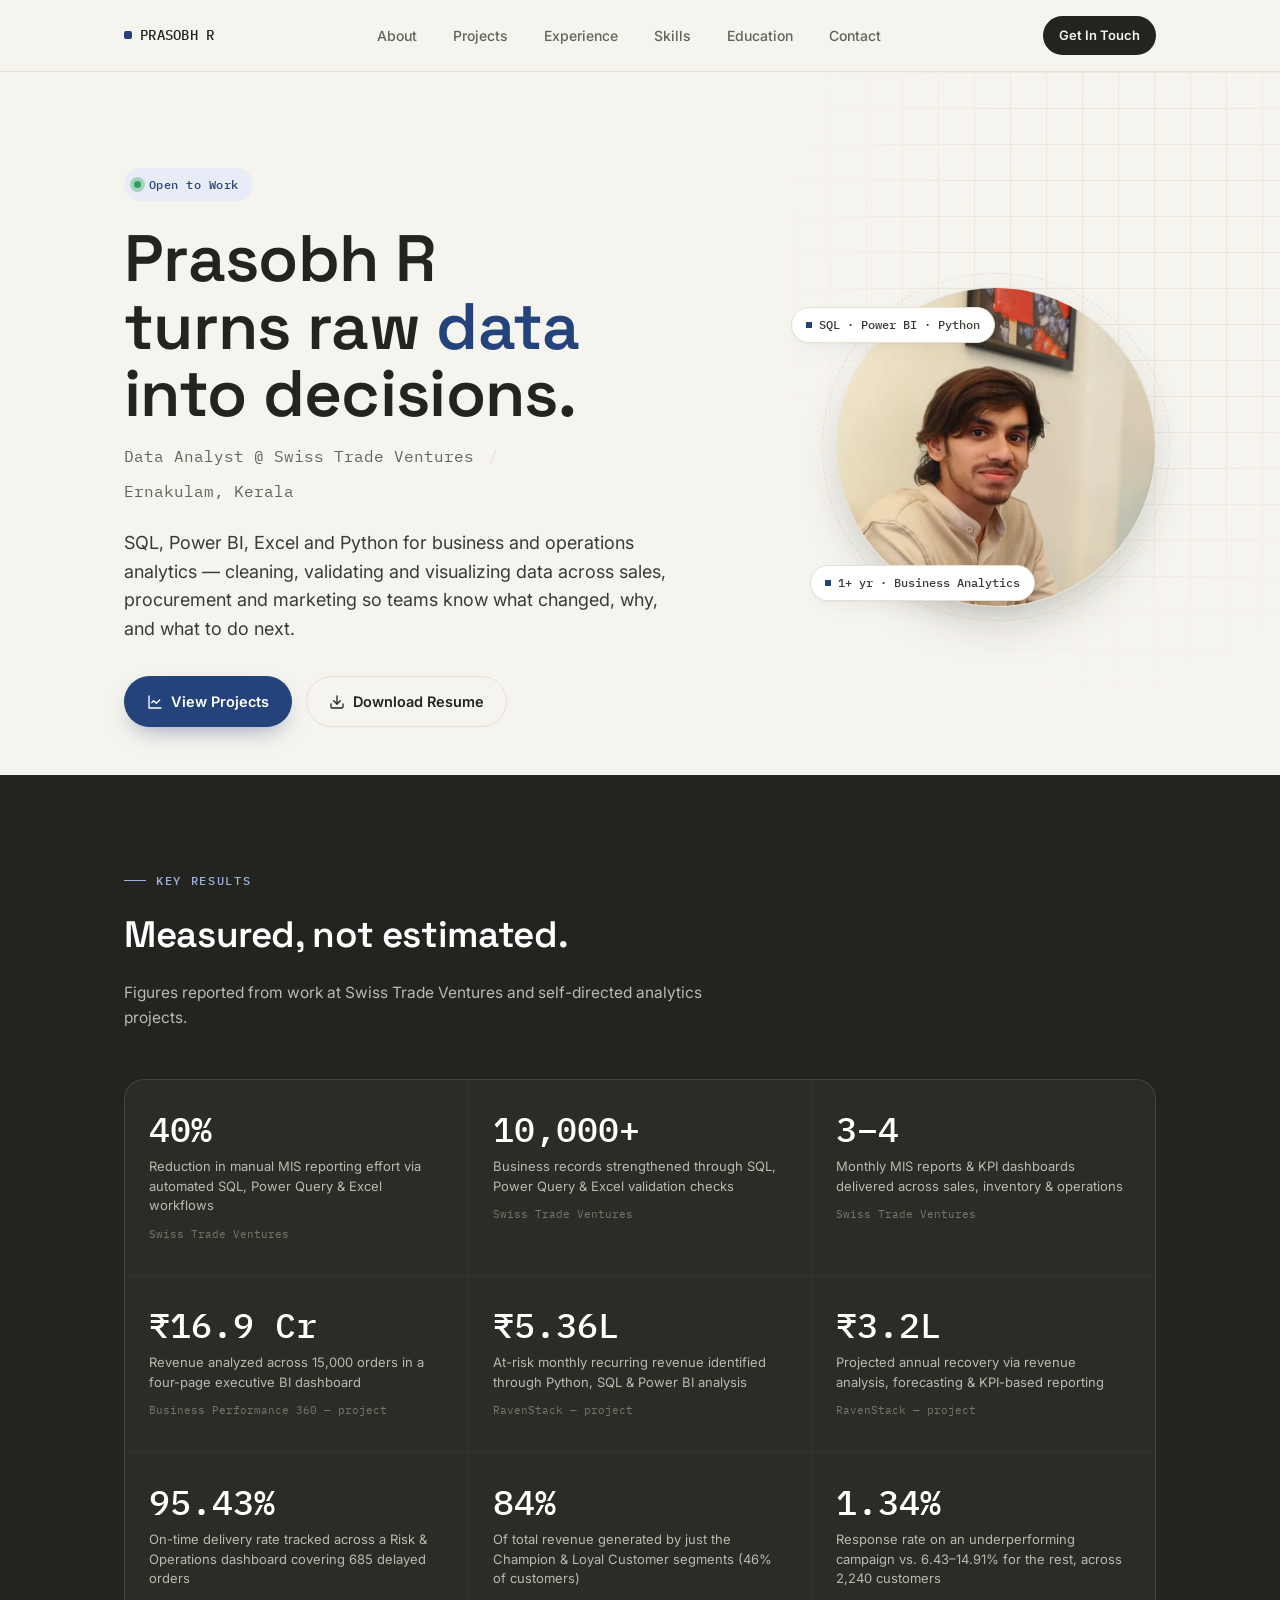
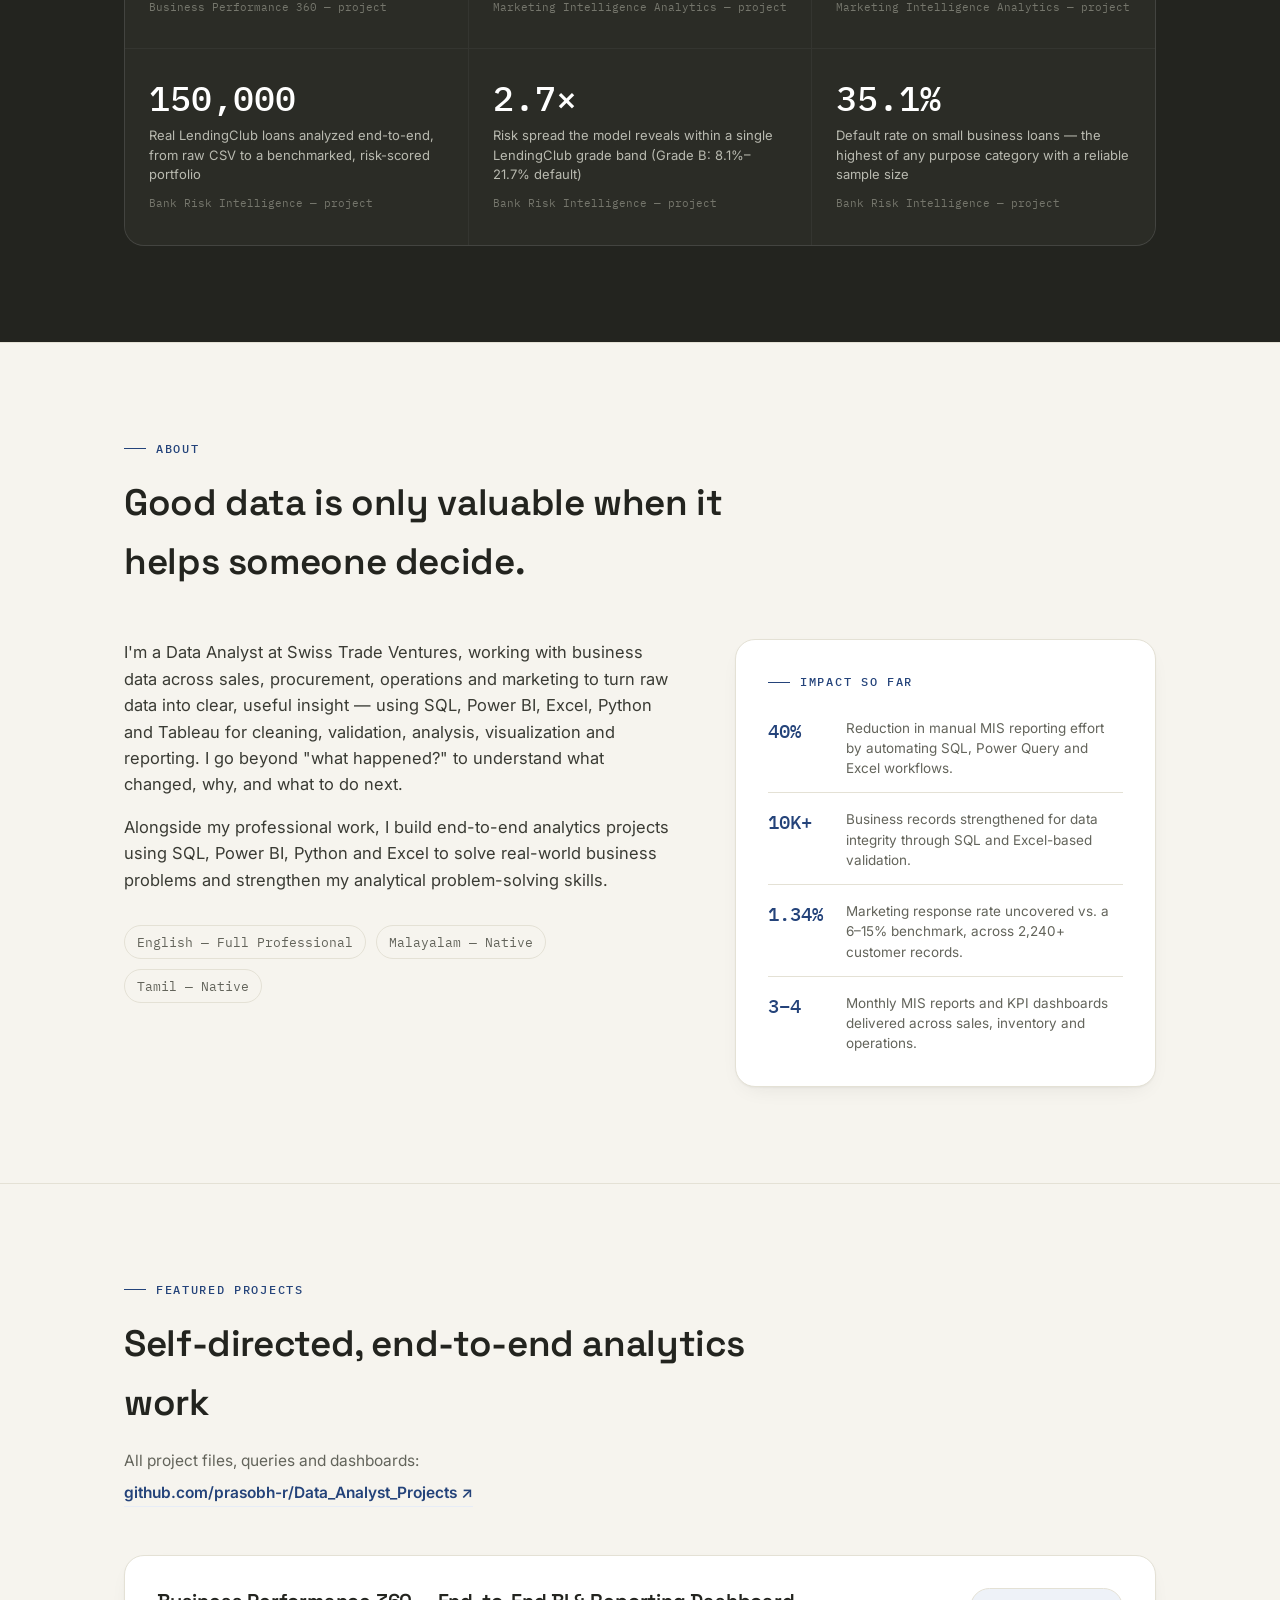
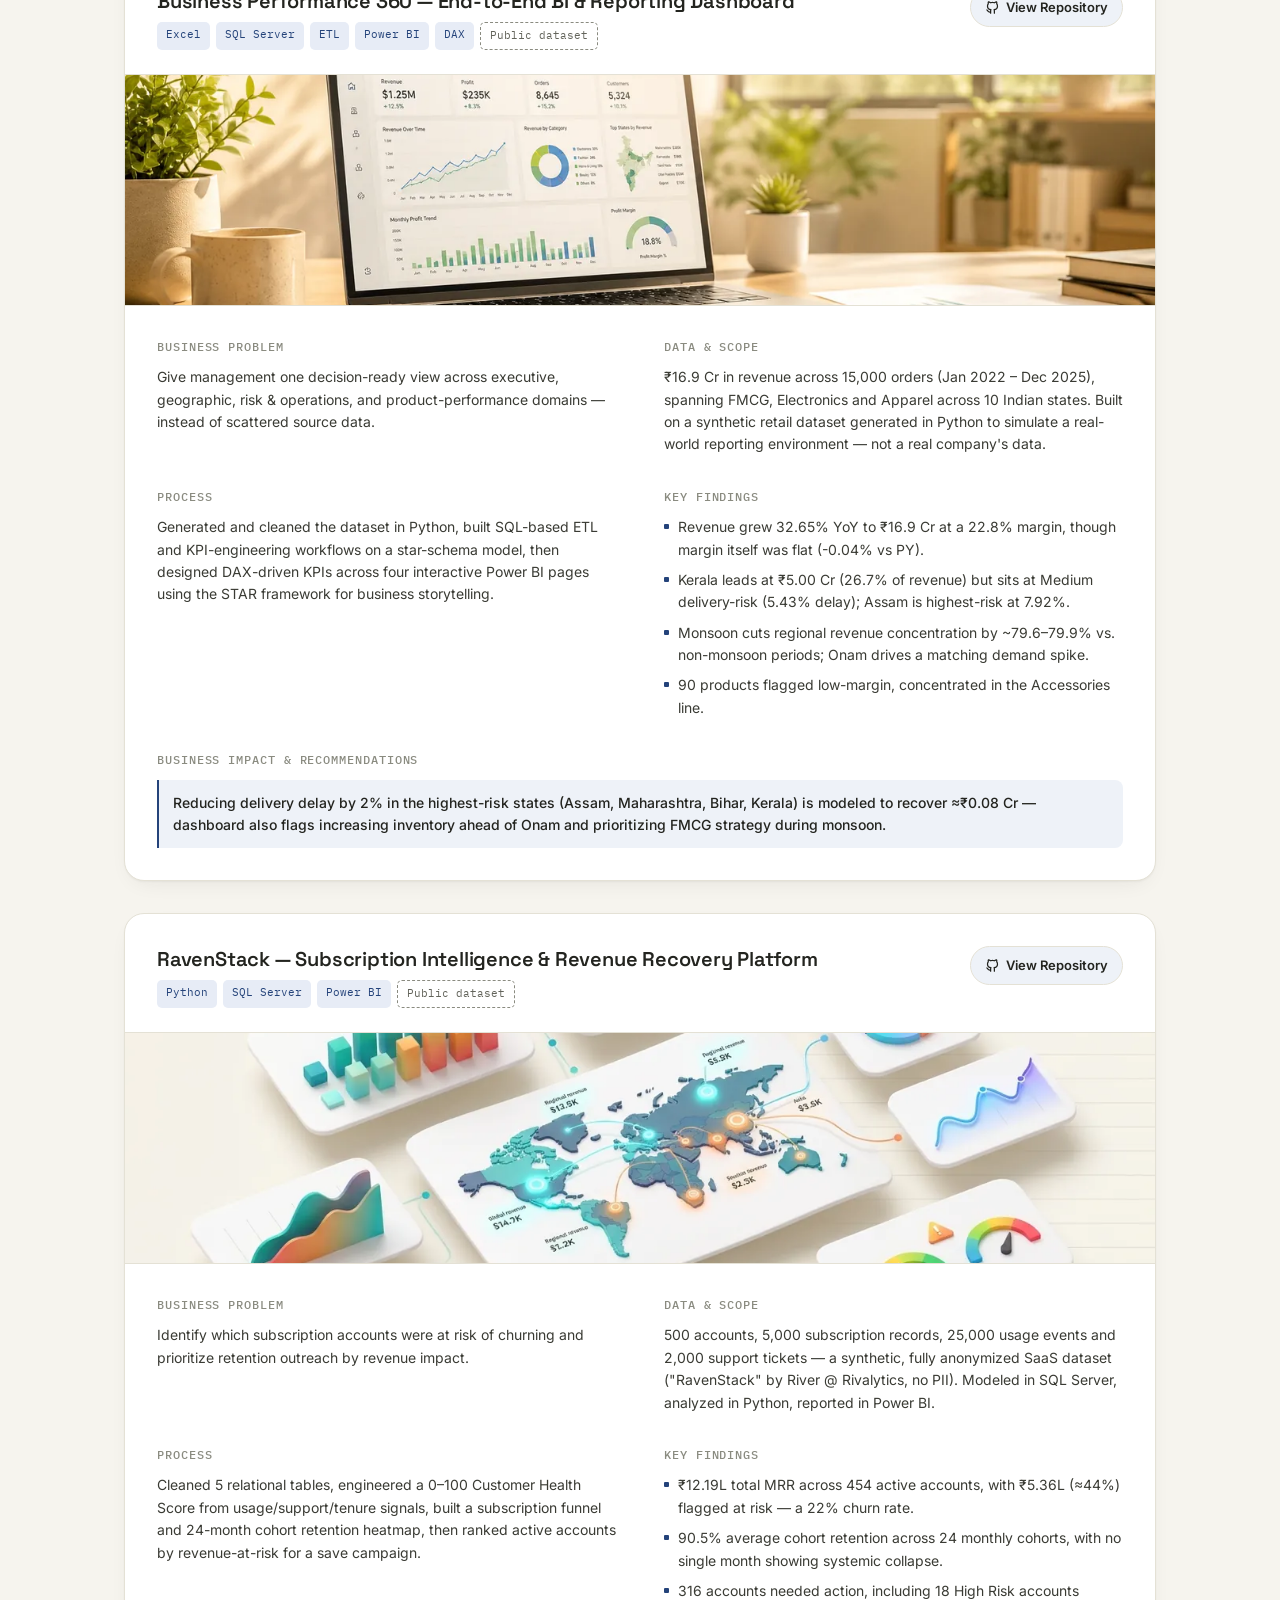
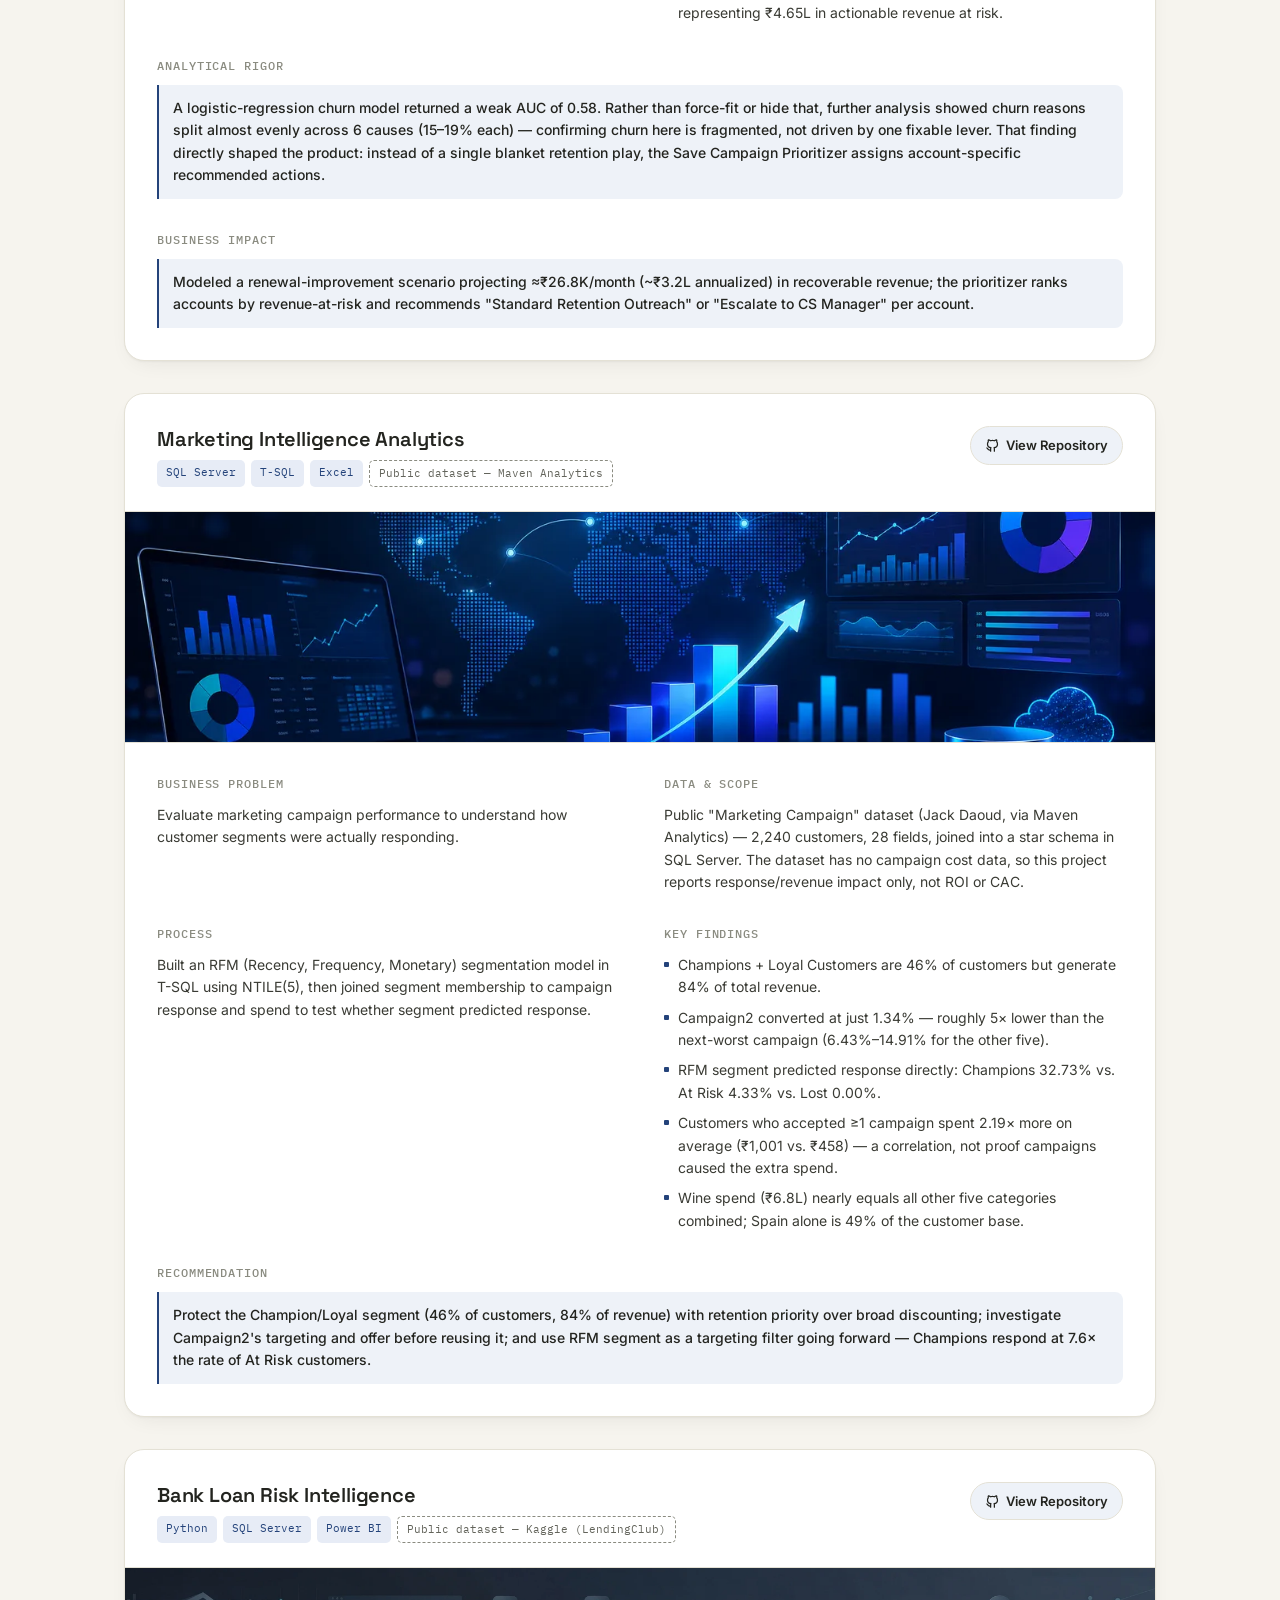
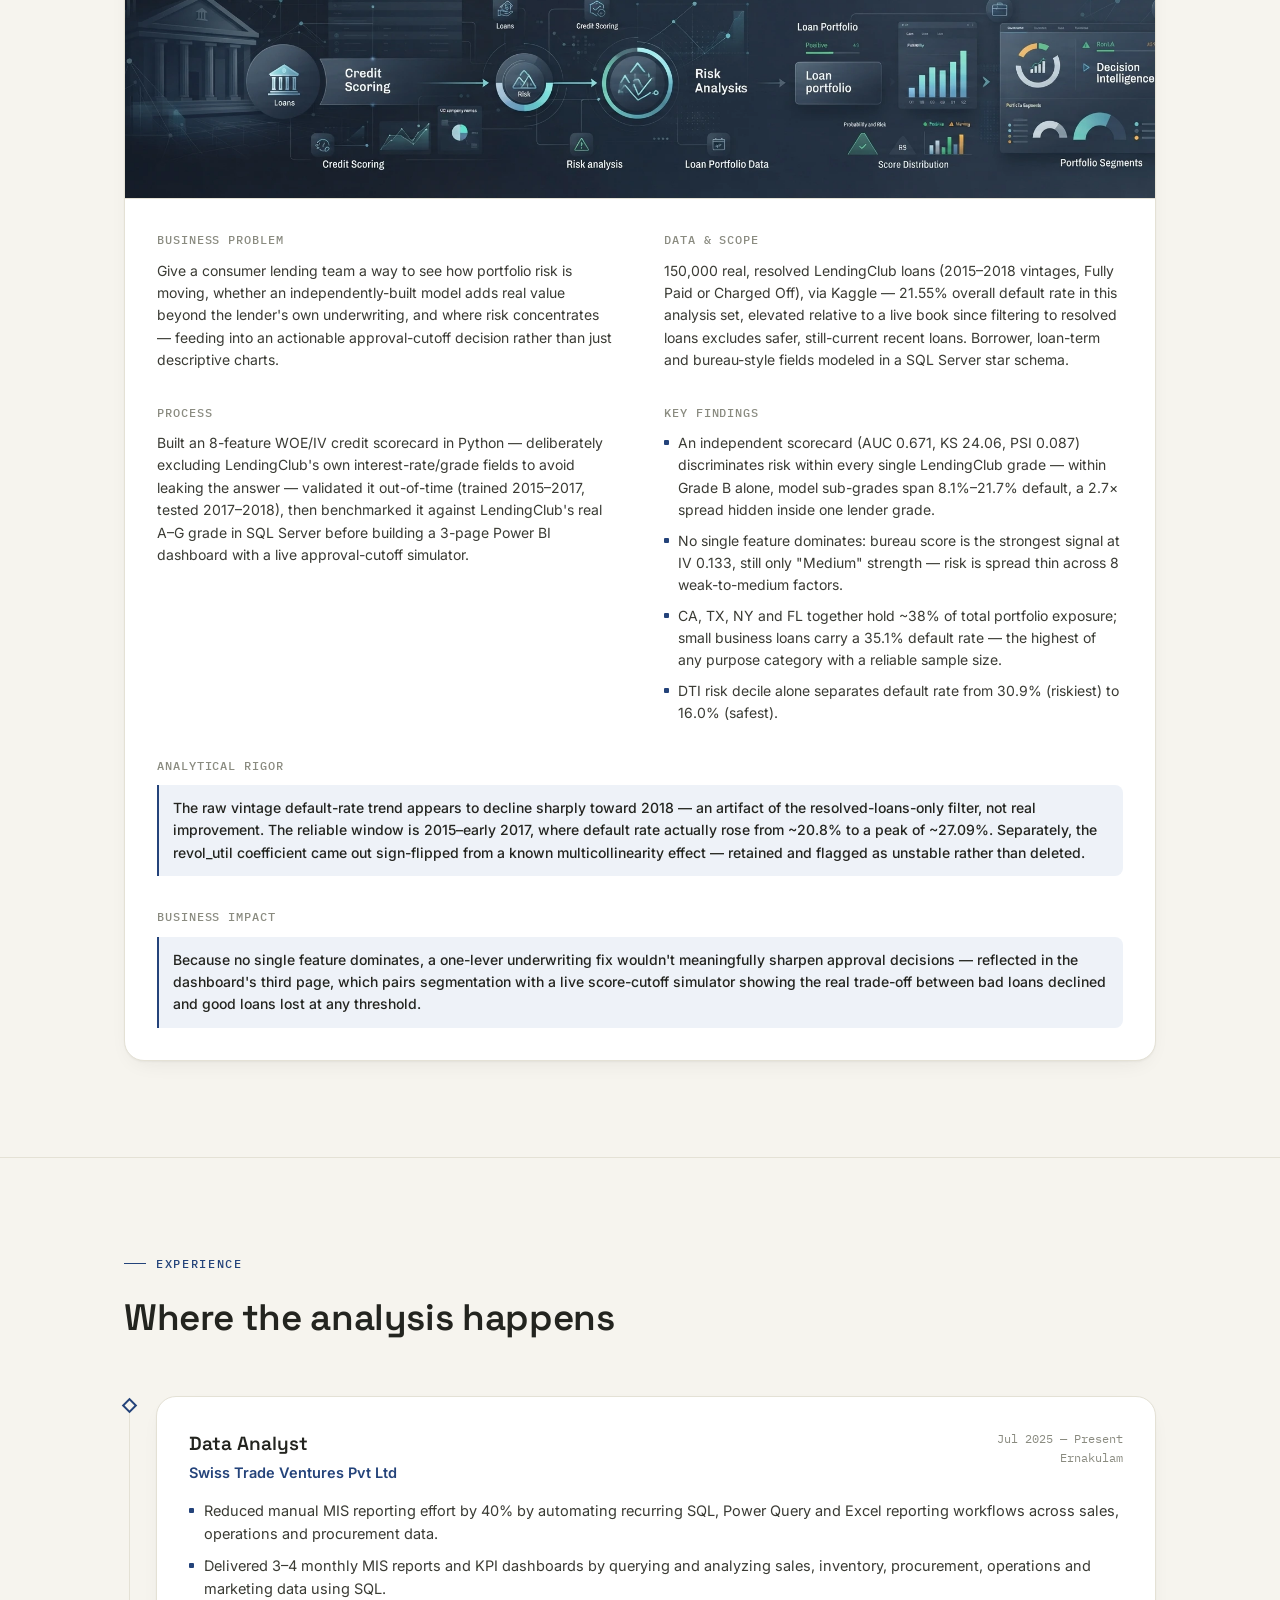
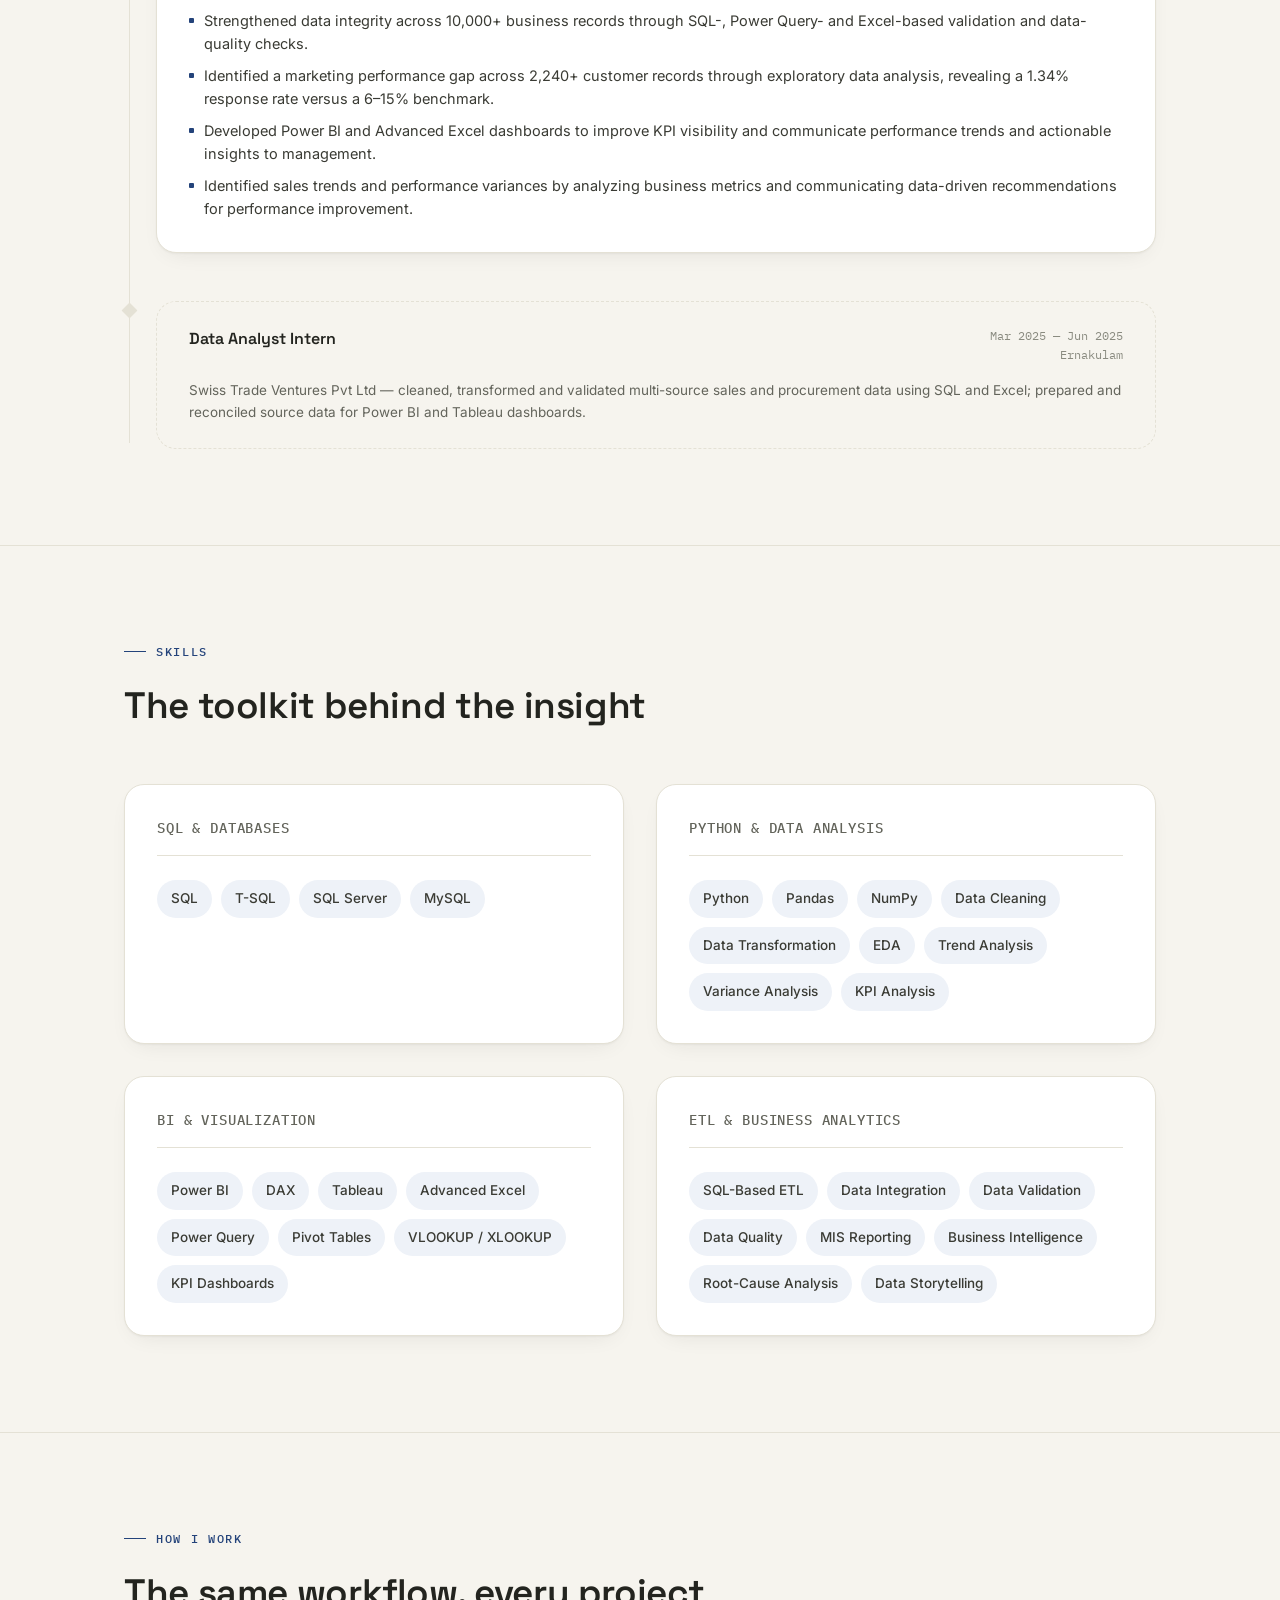
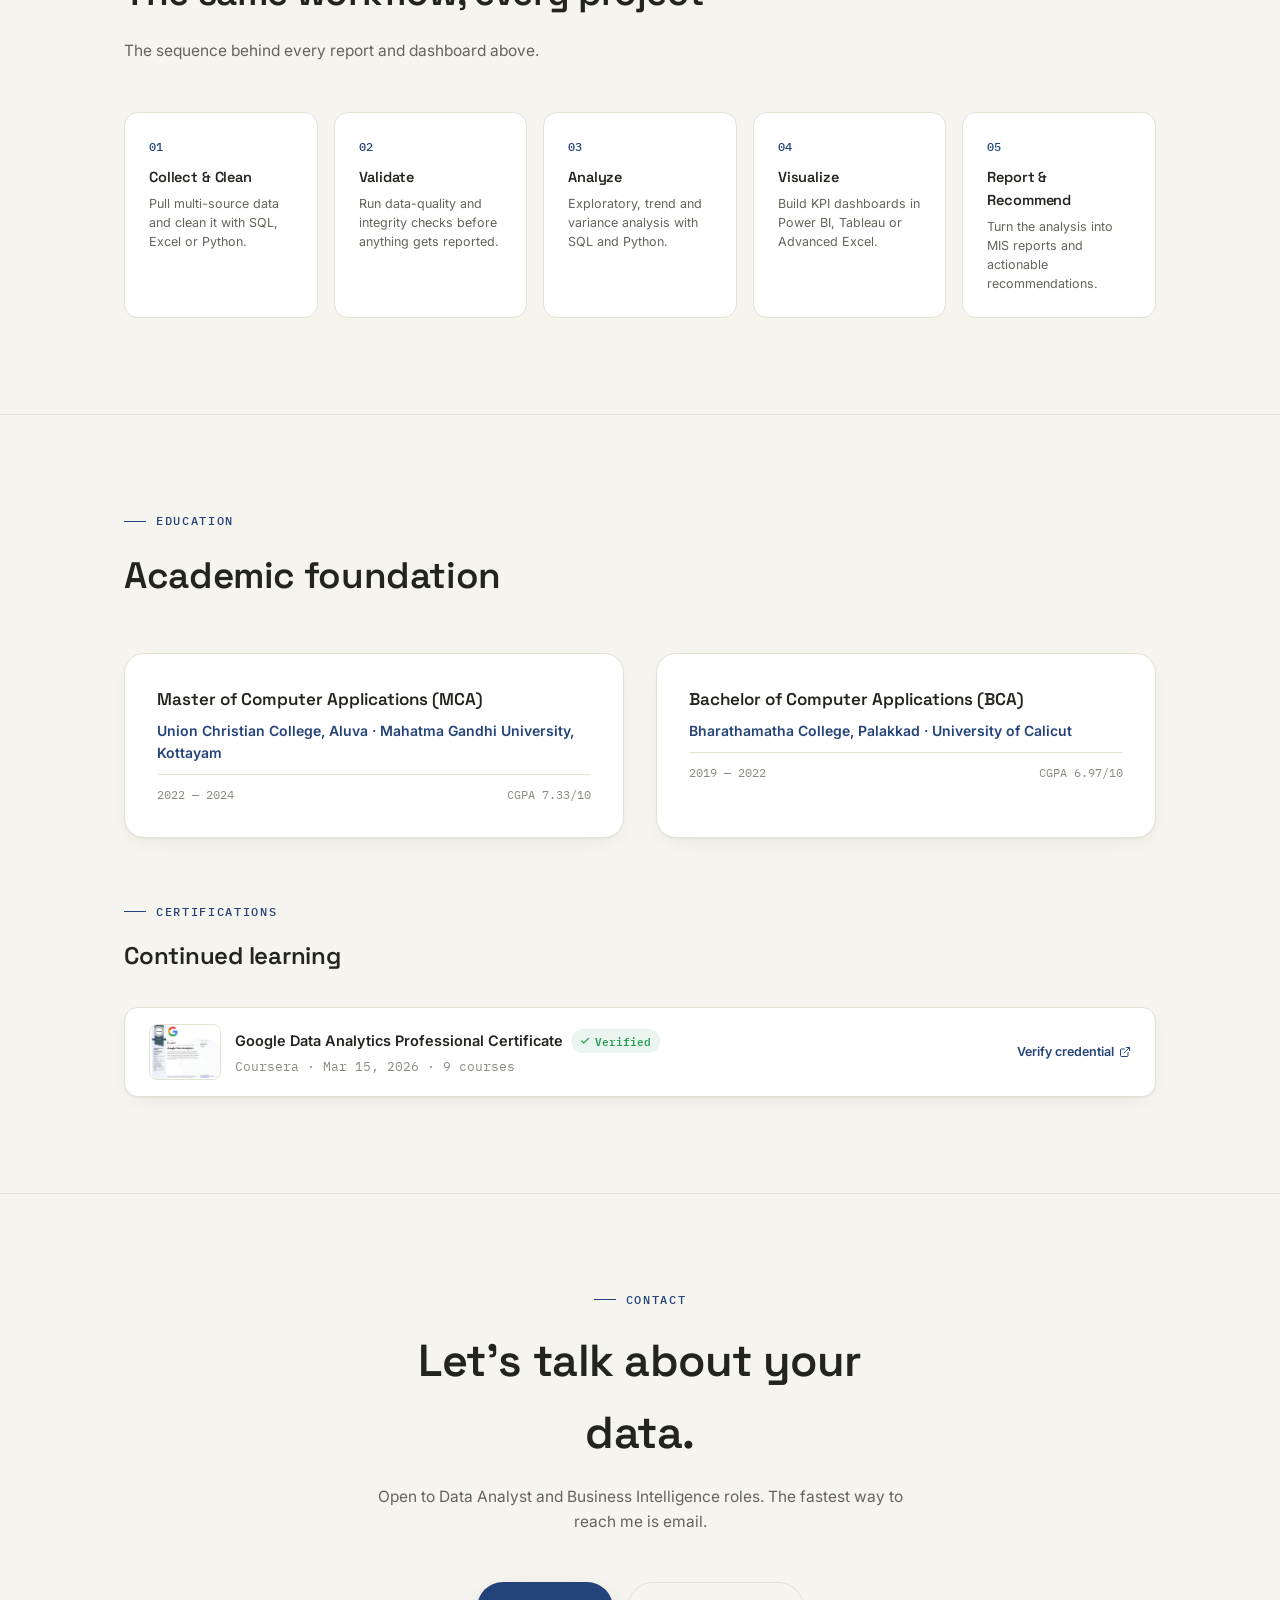
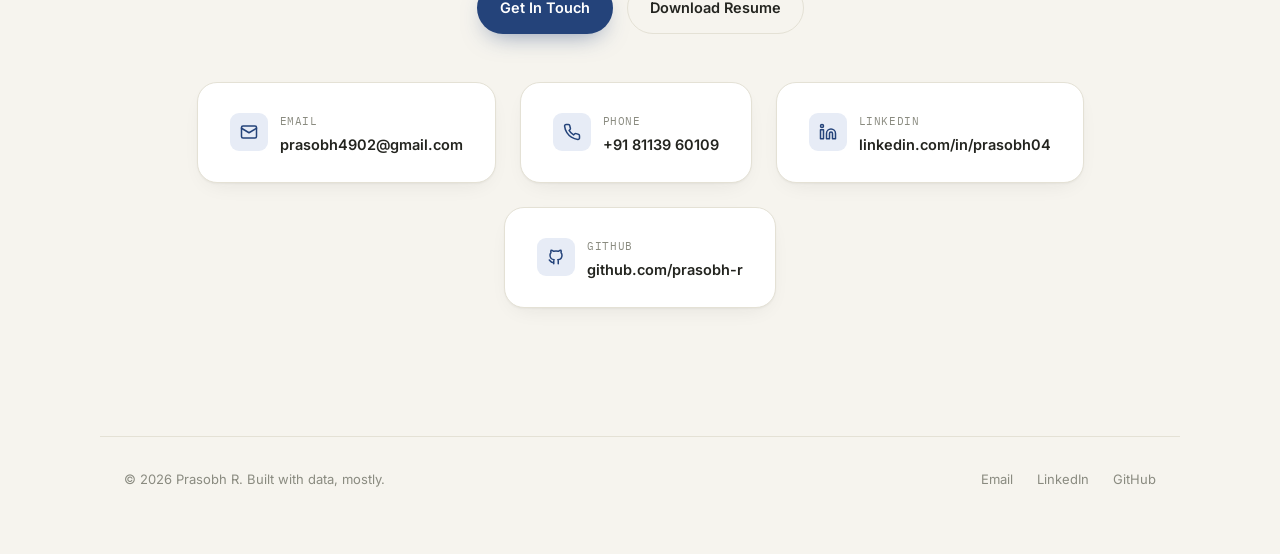
==== index.html @ c5ad7685 "Update portfolio with dynamic project architecture" ====
<!DOCTYPE html>
<html lang="en">
<head>
<meta charset="UTF-8">
<meta name="viewport" content="width=device-width, initial-scale=1.0">
<title>Prasobh R — Data Analyst | SQL, Power BI, Python</title>
<meta name="description" content="Prasobh R is a Data Analyst at Swiss Trade Ventures specializing in SQL, Power BI, Excel and Python. Featured projects, measurable results, and analytical case studies.">
<meta name="robots" content="index,follow">

<!-- Open Graph -->
<meta property="og:type" content="profile">
<meta property="og:title" content="Prasobh R — Data Analyst">
<meta property="og:description" content="SQL, Power BI, Excel & Python. Business and operations analytics, reporting automation, and end-to-end analytics projects.">
<meta property="og:image" content="images/avatar.jpg">
<meta property="profile:first_name" content="Prasobh">
<meta property="profile:last_name" content="R">
<meta name="twitter:card" content="summary">
<meta name="twitter:title" content="Prasobh R — Data Analyst">
<meta name="twitter:description" content="SQL, Power BI, Excel & Python. Business and operations analytics, reporting automation, and end-to-end analytics projects.">

<link rel="preconnect" href="https://fonts.googleapis.com">
<link rel="preconnect" href="https://fonts.gstatic.com" crossorigin>
<link href="https://fonts.googleapis.com/css2?family=Space+Grotesk:wght@400;500;600;700&family=Inter:wght@400;500;600;700&family=IBM+Plex+Mono:wght@400;500&display=swap" rel="stylesheet">

<script type="application/ld+json">
{
  "@context": "https://schema.org",
  "@type": "Person",
  "name": "Prasobh R",
  "jobTitle": "Data Analyst",
  "email": "mailto:prasobh4902@gmail.com",
  "telephone": "+91-8113960109",
  "url": "https://www.linkedin.com/in/prasobh04",
  "sameAs": [
    "https://www.linkedin.com/in/prasobh04",
    "https://github.com/prasobh-r"
  ],
  "worksFor": {
    "@type": "Organization",
    "name": "Swiss Trade Ventures Pvt Ltd"
  },
  "address": {
    "@type": "PostalAddress",
    "addressLocality": "Kochi",
    "addressRegion": "Kerala",
    "addressCountry": "IN"
  },
  "alumniOf": [
    {
      "@type": "CollegeOrUniversity",
      "name": "Union Christian College, Aluva"
    },
    {
      "@type": "CollegeOrUniversity",
      "name": "Bharathamatha College, Palakkad"
    }
  ],
  "knowsAbout": ["SQL", "Power BI", "Python", "Excel", "Tableau", "Data Analysis", "Business Intelligence"]
}
</script>

<link rel="stylesheet" href="style.css">
</head>
<body>
<a href="#main" class="skip-link">Skip to content</a>

<header class="nav">
  <div class="nav-inner">
    <a href="#top" class="nav-mark" aria-label="Prasobh R — home"><span class="dot" aria-hidden="true"></span>PRASOBH R</a>
    <nav aria-label="Primary">
      <ul class="nav-links" id="navLinks">
        <li><a href="#about">About</a></li>
        <li><a href="#projects">Projects</a></li>
        <li><a href="#experience">Experience</a></li>
        <li><a href="#skills">Skills</a></li>
        <li><a href="#education">Education</a></li>
        <li><a href="#contact">Contact</a></li>
      </ul>
    </nav>
    <a href="mailto:prasobh4902@gmail.com" class="nav-cta">Get In Touch</a>
    <button class="nav-toggle" id="navToggle" aria-label="Toggle menu" aria-expanded="false" aria-controls="navLinks">
      <span></span><span></span><span></span>
    </button>
  </div>
</header>

<main id="main">

  <!-- HERO -->
  <section class="hero" id="top">
    <div class="hero-grid-bg" aria-hidden="true"></div>
    <div class="container hero-inner">
      <div class="hero-copy">
        <div class="badge"><span class="pulse" aria-hidden="true"></span>Open to Work</div>
        <h1>Prasobh R<br>turns raw <span class="accent-word">data</span> into decisions.</h1>
        <div class="hero-role">
          <span>Data Analyst @ Swiss Trade Ventures</span>
          <span class="sep">/</span>
          <span>Ernakulam, Kerala</span>
        </div>
        <p class="hero-value">SQL, Power BI, Excel and Python for business and operations analytics — cleaning, validating and visualizing data across sales, procurement and marketing so teams know what changed, why, and what to do next.</p>
        <div class="hero-ctas">
          <a href="#projects" class="btn btn-primary">
            <svg width="16" height="16" viewBox="0 0 24 24" fill="none" stroke="currentColor" stroke-width="2" stroke-linecap="round" stroke-linejoin="round"><path d="M3 3v18h18"/><path d="m19 9-5 5-4-4-3 3"/></svg>
            View Projects
          </a>
          <a href="Prasobh_R_Data_Analyst_Resume.pdf" download="Prasobh_R_Data_Analyst_Resume.pdf" class="btn btn-secondary">
            <svg width="16" height="16" viewBox="0 0 24 24" fill="none" stroke="currentColor" stroke-width="2" stroke-linecap="round" stroke-linejoin="round"><path d="M21 15v4a2 2 0 0 1-2 2H5a2 2 0 0 1-2-2v-4"/><path d="M7 10l5 5 5-5"/><path d="M12 15V3"/></svg>
            Download Resume
          </a>
        </div>
      </div>
      <div class="hero-photo-wrap">
        <div class="hero-photo">
          <div class="ring" aria-hidden="true"></div>
          <picture>
            <source srcset="images/avatar.webp" type="image/webp">
            <img src="images/avatar.jpg" alt="Portrait of Prasobh R" width="320" height="320">
          </picture>
          <div class="chip chip-1"><span class="sq" aria-hidden="true"></span>SQL · Power BI · Python</div>
          <div class="chip chip-2"><span class="sq" aria-hidden="true"></span>1+ yr · Business Analytics</div>
        </div>
      </div>
    </div>
  </section>

  <!-- KEY RESULTS -->
  <section class="results-band" id="results" aria-labelledby="results-heading">
    <div class="container">
      <div class="section-head reveal">
        <div class="eyebrow">Key Results</div>
        <h2 id="results-heading">Measured, not estimated.</h2>
        <p>Figures reported from work at Swiss Trade Ventures and self-directed analytics projects.</p>
      </div>
      <div class="results-grid reveal">
        <div class="result-cell">
          <div class="num">40%</div>
          <div class="label">Reduction in manual MIS reporting effort via automated SQL, Power Query &amp; Excel workflows</div>
          <div class="src">Swiss Trade Ventures</div>
        </div>
        <div class="result-cell">
          <div class="num">10,000+</div>
          <div class="label">Business records strengthened through SQL, Power Query &amp; Excel validation checks</div>
          <div class="src">Swiss Trade Ventures</div>
        </div>
        <div class="result-cell">
          <div class="num">3–4</div>
          <div class="label">Monthly MIS reports &amp; KPI dashboards delivered across sales, inventory &amp; operations</div>
          <div class="src">Swiss Trade Ventures</div>
        </div>
        <div class="result-cell">
          <div class="num">₹16.9 Cr</div>
          <div class="label">Revenue analyzed across 15,000 orders in a four-page executive BI dashboard</div>
          <div class="src">Business Performance 360 — project</div>
        </div>
        <div class="result-cell">
          <div class="num">₹5.36L</div>
          <div class="label">At-risk monthly recurring revenue identified through Python, SQL &amp; Power BI analysis</div>
          <div class="src">RavenStack — project</div>
        </div>
        <div class="result-cell">
          <div class="num">₹3.2L</div>
          <div class="label">Projected annual recovery via revenue analysis, forecasting &amp; KPI-based reporting</div>
          <div class="src">RavenStack — project</div>
        </div>
        <div class="result-cell">
          <div class="num">95.43%</div>
          <div class="label">On-time delivery rate tracked across a Risk &amp; Operations dashboard covering 685 delayed orders</div>
          <div class="src">Business Performance 360 — project</div>
        </div>
        <div class="result-cell">
          <div class="num">84%</div>
          <div class="label">Of total revenue generated by just the Champion &amp; Loyal Customer segments (46% of customers)</div>
          <div class="src">Marketing Intelligence Analytics — project</div>
        </div>
        <div class="result-cell">
          <div class="num">1.34%</div>
          <div class="label">Response rate on an underperforming campaign vs. 6.43–14.91% for the rest, across 2,240 customers</div>
          <div class="src">Marketing Intelligence Analytics — project</div>
        </div>
        <div class="result-cell">
          <div class="num">150,000</div>
          <div class="label">Real LendingClub loans analyzed end-to-end, from raw CSV to a benchmarked, risk-scored portfolio</div>
          <div class="src">Bank Risk Intelligence — project</div>
        </div>
        <div class="result-cell">
          <div class="num">2.7×</div>
          <div class="label">Risk spread the model reveals within a single LendingClub grade band (Grade B: 8.1%–21.7% default)</div>
          <div class="src">Bank Risk Intelligence — project</div>
        </div>
        <div class="result-cell">
          <div class="num">35.1%</div>
          <div class="label">Default rate on small business loans — the highest of any purpose category with a reliable sample size</div>
          <div class="src">Bank Risk Intelligence — project</div>
        </div>
      </div>
    </div>
  </section>

  <hr class="hairline">

  <!-- ABOUT -->
  <section id="about">
    <div class="container">
      <div class="section-head reveal">
        <div class="eyebrow">About</div>
        <h2>Good data is only valuable when it helps someone decide.</h2>
      </div>
      <div class="about-grid">
        <div class="about-text reveal">
          <p>I'm a Data Analyst at Swiss Trade Ventures, working with business data across sales, procurement, operations and marketing to turn raw data into clear, useful insight — using SQL, Power BI, Excel, Python and Tableau for cleaning, validation, analysis, visualization and reporting. I go beyond "what happened?" to understand what changed, why, and what to do next.</p>
          <p>Alongside my professional work, I build end-to-end analytics projects using SQL, Power BI, Python and Excel to solve real-world business problems and strengthen my analytical problem-solving skills.</p>
          <div class="lang-row" aria-label="Languages">
            <span class="lang-pill">English — Full Professional</span>
            <span class="lang-pill">Malayalam — Native</span>
            <span class="lang-pill">Tamil — Native</span>
          </div>
        </div>
        <div class="highlight-card reveal">
          <div class="eyebrow">Impact so far</div>
          <ul class="highlight-list">
            <li>
              <span class="num">40%</span>
              <span class="desc">Reduction in manual MIS reporting effort by automating SQL, Power Query and Excel workflows.</span>
            </li>
            <li>
              <span class="num">10K+</span>
              <span class="desc">Business records strengthened for data integrity through SQL and Excel-based validation.</span>
            </li>
            <li>
              <span class="num">1.34%</span>
              <span class="desc">Marketing response rate uncovered vs. a 6–15% benchmark, across 2,240+ customer records.</span>
            </li>
            <li>
              <span class="num">3–4</span>
              <span class="desc">Monthly MIS reports and KPI dashboards delivered across sales, inventory and operations.</span>
            </li>
          </ul>
        </div>
      </div>
    </div>
  </section>

  <hr class="hairline">

  <!-- FEATURED PROJECTS -->
  <section id="projects">
    <div class="container">
      <div class="section-head reveal">
        <div class="eyebrow">Featured Projects</div>
        <h2>Self-directed, end-to-end analytics work</h2>
        <p class="projects-note">All project files, queries and dashboards: <a href="https://github.com/prasobh-r/Data_Analyst_Projects" target="_blank" rel="noopener">github.com/prasobh-r/Data_Analyst_Projects ↗</a></p>
      </div>

      <div class="case-list" id="caseList">
        <!-- Rendered automatically by projects.js from the PROJECTS array. -->
        <!-- To add a project, edit projects.js — do not edit this section directly. -->
      </div>
    </div>
  </section>

  <hr class="hairline">

  <!-- EXPERIENCE -->
  <section id="experience">
    <div class="container">
      <div class="section-head reveal">
        <div class="eyebrow">Experience</div>
        <h2>Where the analysis happens</h2>
      </div>
      <div class="timeline">
        <div class="tl-item reveal">
          <div class="tl-node" aria-hidden="true"></div>
          <div class="tl-card">
            <div class="tl-head">
              <div>
                <div class="tl-role">Data Analyst</div>
                <div class="tl-company">Swiss Trade Ventures Pvt Ltd</div>
              </div>
              <div class="tl-meta">Jul 2025 — Present<br>Ernakulam</div>
            </div>
            <ul class="tl-bullets">
              <li>Reduced manual MIS reporting effort by 40% by automating recurring SQL, Power Query and Excel reporting workflows across sales, operations and procurement data.</li>
              <li>Delivered 3–4 monthly MIS reports and KPI dashboards by querying and analyzing sales, inventory, procurement, operations and marketing data using SQL.</li>
              <li>Strengthened data integrity across 10,000+ business records through SQL-, Power Query- and Excel-based validation and data-quality checks.</li>
              <li>Identified a marketing performance gap across 2,240+ customer records through exploratory data analysis, revealing a 1.34% response rate versus a 6–15% benchmark.</li>
              <li>Developed Power BI and Advanced Excel dashboards to improve KPI visibility and communicate performance trends and actionable insights to management.</li>
              <li>Identified sales trends and performance variances by analyzing business metrics and communicating data-driven recommendations for performance improvement.</li>
            </ul>
          </div>
        </div>
        <div class="tl-item compact reveal">
          <div class="tl-node" aria-hidden="true"></div>
          <div class="tl-card">
            <div class="tl-head">
              <div><div class="tl-role">Data Analyst Intern</div></div>
              <div class="tl-meta">Mar 2025 — Jun 2025<br>Ernakulam</div>
            </div>
            <div class="tl-line">Swiss Trade Ventures Pvt Ltd — cleaned, transformed and validated multi-source sales and procurement data using SQL and Excel; prepared and reconciled source data for Power BI and Tableau dashboards.</div>
          </div>
        </div>
      </div>
    </div>
  </section>

  <hr class="hairline">

  <!-- SKILLS -->
  <section id="skills">
    <div class="container">
      <div class="section-head reveal">
        <div class="eyebrow">Skills</div>
        <h2>The toolkit behind the insight</h2>
      </div>
      <div class="skills-grid">
        <div class="skill-card reveal">
          <h3>SQL &amp; Databases</h3>
          <div class="pill-row">
            <span class="pill">SQL</span><span class="pill">T-SQL</span><span class="pill">SQL Server</span><span class="pill">MySQL</span>
          </div>
        </div>
        <div class="skill-card reveal">
          <h3>Python &amp; Data Analysis</h3>
          <div class="pill-row">
            <span class="pill">Python</span><span class="pill">Pandas</span><span class="pill">NumPy</span><span class="pill">Data Cleaning</span><span class="pill">Data Transformation</span><span class="pill">EDA</span><span class="pill">Trend Analysis</span><span class="pill">Variance Analysis</span><span class="pill">KPI Analysis</span>
          </div>
        </div>
        <div class="skill-card reveal">
          <h3>BI &amp; Visualization</h3>
          <div class="pill-row">
            <span class="pill">Power BI</span><span class="pill">DAX</span><span class="pill">Tableau</span><span class="pill">Advanced Excel</span><span class="pill">Power Query</span><span class="pill">Pivot Tables</span><span class="pill">VLOOKUP / XLOOKUP</span><span class="pill">KPI Dashboards</span>
          </div>
        </div>
        <div class="skill-card reveal">
          <h3>ETL &amp; Business Analytics</h3>
          <div class="pill-row">
            <span class="pill">SQL-Based ETL</span><span class="pill">Data Integration</span><span class="pill">Data Validation</span><span class="pill">Data Quality</span><span class="pill">MIS Reporting</span><span class="pill">Business Intelligence</span><span class="pill">Root-Cause Analysis</span><span class="pill">Data Storytelling</span>
          </div>
        </div>
      </div>
    </div>
  </section>

  <hr class="hairline">

  <!-- ANALYTICS WORKFLOW -->
  <section id="workflow">
    <div class="container">
      <div class="section-head reveal">
        <div class="eyebrow">How I Work</div>
        <h2>The same workflow, every project</h2>
        <p>The sequence behind every report and dashboard above.</p>
      </div>
      <div class="workflow-strip reveal">
        <div class="wf-step">
          <span class="wf-num">01</span>
          <h4>Collect &amp; Clean</h4>
          <p>Pull multi-source data and clean it with SQL, Excel or Python.</p>
        </div>
        <div class="wf-step">
          <span class="wf-num">02</span>
          <h4>Validate</h4>
          <p>Run data-quality and integrity checks before anything gets reported.</p>
        </div>
        <div class="wf-step">
          <span class="wf-num">03</span>
          <h4>Analyze</h4>
          <p>Exploratory, trend and variance analysis with SQL and Python.</p>
        </div>
        <div class="wf-step">
          <span class="wf-num">04</span>
          <h4>Visualize</h4>
          <p>Build KPI dashboards in Power BI, Tableau or Advanced Excel.</p>
        </div>
        <div class="wf-step">
          <span class="wf-num">05</span>
          <h4>Report &amp; Recommend</h4>
          <p>Turn the analysis into MIS reports and actionable recommendations.</p>
        </div>
      </div>
    </div>
  </section>

  <hr class="hairline">

  <!-- EDUCATION -->
  <section id="education">
    <div class="container">
      <div class="section-head reveal">
        <div class="eyebrow">Education</div>
        <h2>Academic foundation</h2>
      </div>
      <div class="two-col">
        <div class="edu-card reveal">
          <div class="degree">Master of Computer Applications (MCA)</div>
          <div class="school">Union Christian College, Aluva · Mahatma Gandhi University, Kottayam</div>
          <div class="meta"><span>2022 — 2024</span><span>CGPA 7.33/10</span></div>
        </div>
        <div class="edu-card reveal">
          <div class="degree">Bachelor of Computer Applications (BCA)</div>
          <div class="school">Bharathamatha College, Palakkad · University of Calicut</div>
          <div class="meta"><span>2019 — 2022</span><span>CGPA 6.97/10</span></div>
        </div>
      </div>

      <div style="margin-top:var(--space-6);">
        <div class="section-head reveal" style="margin-bottom:var(--space-4);">
          <div class="eyebrow">Certifications</div>
          <h2 style="font-size:1.5rem;">Continued learning</h2>
        </div>
        <ul class="cert-list">
          <li class="cert-item verified reveal">
            <a class="cert-thumb" href="https://coursera.org/verify/professional-cert/RGTXNYZD87ET" target="_blank" rel="noopener" aria-label="Open certificate verification page">
              <img src="images/google-cert.webp" alt="Google Data Analytics Professional Certificate, issued to Prasobh R, Coursera">
            </a>
            <div>
              <div class="cert-name"><a href="https://coursera.org/verify/professional-cert/RGTXNYZD87ET" target="_blank" rel="noopener">Google Data Analytics Professional Certificate</a><span class="verify-badge"><svg width="10" height="10" viewBox="0 0 24 24" fill="none" stroke="currentColor" stroke-width="3" stroke-linecap="round" stroke-linejoin="round"><path d="M20 6 9 17l-5-5"/></svg>Verified</span></div>
              <div class="cert-meta">Coursera · Mar 15, 2026 · 9 courses</div>
            </div>
            <a class="verify-link" href="https://coursera.org/verify/professional-cert/RGTXNYZD87ET" target="_blank" rel="noopener">
              Verify credential
              <svg width="12" height="12" viewBox="0 0 24 24" fill="none" stroke="currentColor" stroke-width="2" stroke-linecap="round" stroke-linejoin="round"><path d="M15 3h6v6"/><path d="M10 14 21 3"/><path d="M18 13v6a2 2 0 0 1-2 2H5a2 2 0 0 1-2-2V8a2 2 0 0 1 2-2h6"/></svg>
            </a>
          </li>
        </ul>
      </div>
    </div>
  </section>

  <hr class="hairline">

  <!-- CONTACT -->
  <section id="contact" class="contact-section">
    <div class="container">
      <div class="section-head reveal">
        <div class="eyebrow" style="justify-content:center;">Contact</div>
        <h2>Let's talk about your data.</h2>
        <p>Open to Data Analyst and Business Intelligence roles. The fastest way to reach me is email.</p>
      </div>
      <div class="hero-ctas" style="justify-content:center; margin-bottom:var(--space-4);">
        <a href="mailto:prasobh4902@gmail.com" class="btn btn-primary">Get In Touch</a>
        <a href="Prasobh_R_Data_Analyst_Resume.pdf" download="Prasobh_R_Data_Analyst_Resume.pdf" class="btn btn-secondary">Download Resume</a>
      </div>
      <div class="contact-cards reveal">
        <a class="contact-card" href="mailto:prasobh4902@gmail.com">
          <span class="ic" aria-hidden="true"><svg width="18" height="18" viewBox="0 0 24 24" fill="none" stroke="currentColor" stroke-width="2" stroke-linecap="round" stroke-linejoin="round"><rect x="2" y="4" width="20" height="16" rx="2"/><path d="m22 7-10 6L2 7"/></svg></span>
          <span><span class="label">Email</span><br><span class="value">prasobh4902@gmail.com</span></span>
        </a>
        <a class="contact-card" href="tel:+918113960109">
          <span class="ic" aria-hidden="true"><svg width="18" height="18" viewBox="0 0 24 24" fill="none" stroke="currentColor" stroke-width="2" stroke-linecap="round" stroke-linejoin="round"><path d="M22 16.92v3a2 2 0 0 1-2.18 2 19.79 19.79 0 0 1-8.63-3.07 19.5 19.5 0 0 1-6-6 19.79 19.79 0 0 1-3.07-8.67A2 2 0 0 1 4.11 2h3a2 2 0 0 1 2 1.72c.127.96.36 1.903.7 2.81a2 2 0 0 1-.45 2.11L8.09 9.91a16 16 0 0 0 6 6l1.27-1.27a2 2 0 0 1 2.11-.45c.907.34 1.85.573 2.81.7A2 2 0 0 1 22 16.92Z"/></svg></span>
          <span><span class="label">Phone</span><br><span class="value">+91 81139 60109</span></span>
        </a>
        <a class="contact-card" href="https://www.linkedin.com/in/prasobh04" target="_blank" rel="noopener">
          <span class="ic" aria-hidden="true"><svg width="18" height="18" viewBox="0 0 24 24" fill="none" stroke="currentColor" stroke-width="2" stroke-linecap="round" stroke-linejoin="round"><path d="M16 8a6 6 0 0 1 6 6v7h-4v-7a2 2 0 0 0-2-2 2 2 0 0 0-2 2v7h-4v-7a6 6 0 0 1 6-6Z"/><rect x="2" y="9" width="4" height="12"/><circle cx="4" cy="4" r="2"/></svg></span>
          <span><span class="label">LinkedIn</span><br><span class="value">linkedin.com/in/prasobh04</span></span>
        </a>
        <a class="contact-card" href="https://github.com/prasobh-r" target="_blank" rel="noopener">
          <span class="ic" aria-hidden="true"><svg width="18" height="18" viewBox="0 0 24 24" fill="none" stroke="currentColor" stroke-width="2" stroke-linecap="round" stroke-linejoin="round"><path d="M9 19c-4.3 1.4-4.3-2.5-6-3m12 5v-3.5c0-1 .1-1.4-.5-2 2.8-.3 5.5-1.4 5.5-6a4.6 4.6 0 0 0-1.3-3.2 4.2 4.2 0 0 0-.1-3.2s-1.1-.3-3.5 1.3a12.3 12.3 0 0 0-6.2 0C6.5 2.8 5.4 3.1 5.4 3.1a4.2 4.2 0 0 0-.1 3.2A4.6 4.6 0 0 0 4 9.5c0 4.6 2.7 5.7 5.5 6-.6.6-.6 1.2-.5 2V21"/></svg></span>
          <span><span class="label">GitHub</span><br><span class="value">github.com/prasobh-r</span></span>
        </a>
      </div>
    </div>
  </section>

</main>

<footer>
  <div class="container footer-inner">
    <span>© 2026 Prasobh R. Built with data, mostly.</span>
    <div class="footer-links">
      <a href="mailto:prasobh4902@gmail.com">Email</a>
      <a href="https://www.linkedin.com/in/prasobh04" target="_blank" rel="noopener">LinkedIn</a>
      <a href="https://github.com/prasobh-r" target="_blank" rel="noopener">GitHub</a>
    </div>
  </div>
</footer>

<button id="toTop" aria-label="Scroll to top">
  <svg width="18" height="18" viewBox="0 0 24 24" fill="none" stroke="currentColor" stroke-width="2" stroke-linecap="round" stroke-linejoin="round"><path d="m18 15-6-6-6 6"/></svg>
</button>

<script src="projects.js" defer></script>
<script src="script.js" defer></script>
</body>
</html>
---- style.css ----
:root{
  --paper:#F6F4EE;
  --paper-raised:#FFFFFF;
  --ink:#23241F;
  --ink-soft:#3A3B34;
  --slate:#63645B;
  --slate-light:#8A8B80;
  --hairline:#E4E1D5;
  --accent:#24437A;
  --accent-bright:#3860AA;
  --accent-soft:#E7ECF6;
  --accent-soft-2:#EEF2F8;
  --good:#2E9E5B;
  --radius-lg:20px;
  --radius-md:14px;
  --radius-sm:10px;
  --space-1:8px;
  --space-2:16px;
  --space-3:24px;
  --space-4:32px;
  --space-5:48px;
  --space-6:64px;
  --space-7:96px;
  --maxw:1080px;
  --font-display:'Space Grotesk', sans-serif;
  --font-body:'Inter', sans-serif;
  --font-mono:'IBM Plex Mono', monospace;
  --shadow-card: 0 1px 2px rgba(35,36,31,0.04), 0 8px 24px -12px rgba(35,36,31,0.12);
  --shadow-card-hover: 0 4px 8px rgba(35,36,31,0.05), 0 16px 40px -16px rgba(35,36,31,0.18);
  --ease: cubic-bezier(0.16, 1, 0.3, 1);
}

*,*::before,*::after{box-sizing:border-box;}
html{scroll-behavior:smooth;}
body{
  margin:0;
  background:var(--paper);
  color:var(--ink-soft);
  font-family:var(--font-body);
  font-size:16px;
  line-height:1.6;
  -webkit-font-smoothing:antialiased;
  overflow-x:hidden;
}
img{max-width:100%;display:block;}
a{color:inherit;}
::selection{background:var(--accent-soft);color:var(--accent);}

h1,h2,h3,h4{
  font-family:var(--font-display);
  color:var(--ink);
  margin:0;
  font-weight:600;
  letter-spacing:-0.01em;
}

.container{
  max-width:var(--maxw);
  margin:0 auto;
  padding-left:var(--space-3);
  padding-right:var(--space-3);
}

.eyebrow{
  font-family:var(--font-mono);
  font-size:12px;
  letter-spacing:0.14em;
  text-transform:uppercase;
  color:var(--accent);
  display:flex;
  align-items:center;
  gap:10px;
  font-weight:500;
}
.eyebrow::before{
  content:"";
  width:22px;
  height:1px;
  background:var(--accent);
  display:inline-block;
}

.hairline{
  border:none;
  border-top:1px solid var(--hairline);
  margin:0;
}

section{
  padding:var(--space-7) 0;
  position:relative;
}
@media (max-width:640px){
  section{padding:var(--space-6) 0;}
}

.skip-link{
  position:absolute;
  left:-999px;top:auto;
  background:var(--ink);color:var(--paper);
  padding:12px 20px;border-radius:8px;z-index:1000;
}
.skip-link:focus{left:var(--space-3);top:var(--space-2);}
:focus-visible{outline:2px solid var(--accent);outline-offset:3px;border-radius:4px;}

/* ---------- Nav ---------- */
header.nav{
  position:sticky;top:0;z-index:100;
  background:rgba(246,244,238,0.86);
  backdrop-filter:blur(10px);-webkit-backdrop-filter:blur(10px);
  border-bottom:1px solid var(--hairline);
}
.nav-inner{
  max-width:var(--maxw);margin:0 auto;padding:16px var(--space-3);
  display:flex;align-items:center;justify-content:space-between;
}
.nav-mark{
  font-family:var(--font-mono);font-weight:500;font-size:14px;letter-spacing:0.02em;
  color:var(--ink);text-decoration:none;display:flex;align-items:center;gap:8px;
}
.nav-mark .dot{width:8px;height:8px;border-radius:2px;background:var(--accent);display:inline-block;}
.nav-links{display:flex;gap:var(--space-4);list-style:none;margin:0;padding:0;}
.nav-links a{
  text-decoration:none;font-size:14px;font-weight:500;color:var(--slate);
  position:relative;padding:6px 2px;transition:color 200ms var(--ease);
}
.nav-links a:hover{color:var(--ink);}
.nav-links a::after{
  content:"";position:absolute;left:0;bottom:-2px;width:0%;height:2px;
  background:var(--accent);transition:width 220ms var(--ease);
}
.nav-links a.active{color:var(--accent);}
.nav-links a.active::after{width:100%;}
.nav-cta{
  font-size:13px;font-weight:600;background:var(--ink);color:var(--paper) !important;
  padding:9px 16px;border-radius:100px;text-decoration:none;
  transition:transform 200ms var(--ease), background 200ms var(--ease);white-space:nowrap;
}
.nav-cta:hover{background:var(--accent);transform:translateY(-1px);}
.nav-toggle{display:none;}

@media (max-width:760px){
  .nav-links{
    position:fixed;inset:60px var(--space-3) auto var(--space-3);
    background:var(--paper-raised);flex-direction:column;
    border:1px solid var(--hairline);border-radius:var(--radius-md);
    padding:var(--space-2);box-shadow:var(--shadow-card-hover);gap:var(--space-2);
    transform:translateY(-8px);opacity:0;pointer-events:none;transition:all 220ms var(--ease);
  }
  .nav-links.open{transform:translateY(0);opacity:1;pointer-events:auto;}
  .nav-cta{display:none;}
  .nav-toggle{display:flex;flex-direction:column;gap:4px;background:none;border:none;cursor:pointer;padding:8px;}
  .nav-toggle span{width:20px;height:2px;background:var(--ink);display:block;}
}

/* ---------- Hero ---------- */
.hero{padding-top:var(--space-7);padding-bottom:var(--space-5);position:relative;overflow:hidden;}
.hero-grid-bg{
  position:absolute;top:0;right:0;width:52%;height:100%;
  background-image:linear-gradient(var(--hairline) 1px, transparent 1px),linear-gradient(90deg, var(--hairline) 1px, transparent 1px);
  background-size:36px 36px;
  -webkit-mask-image:radial-gradient(ellipse 70% 80% at 75% 30%, #000 30%, transparent 75%);
  mask-image:radial-gradient(ellipse 70% 80% at 75% 30%, #000 30%, transparent 75%);
  opacity:0.7;pointer-events:none;
}
.hero-inner{display:grid;grid-template-columns:1.15fr 0.85fr;gap:var(--space-6);align-items:center;position:relative;}
@media (max-width:860px){
  .hero-inner{grid-template-columns:1fr;gap:var(--space-5);}
  .hero-photo-wrap{order:-1;justify-content:center;}
}
.badge{
  display:inline-flex;align-items:center;gap:8px;background:var(--accent-soft);color:var(--accent);
  font-family:var(--font-mono);font-size:12px;font-weight:500;letter-spacing:0.04em;
  padding:7px 14px 7px 10px;border-radius:100px;margin-bottom:var(--space-3);
}
.badge .pulse{width:7px;height:7px;border-radius:50%;background:var(--good);position:relative;flex:none;}
.badge .pulse::after{
  content:"";position:absolute;inset:-4px;border-radius:50%;background:var(--good);opacity:0.35;
  animation:pulse 2.2s var(--ease) infinite;
}
@keyframes pulse{0%{transform:scale(0.6);opacity:0.5;}70%{transform:scale(2.1);opacity:0;}100%{opacity:0;}}

.hero h1{font-size:clamp(2.6rem, 5.4vw, 4.1rem);line-height:1.03;margin-bottom:var(--space-2);}
.hero h1 .accent-word{color:var(--accent);}
.hero-role{
  font-family:var(--font-mono);font-size:16px;color:var(--slate);margin-bottom:var(--space-3);
  display:flex;flex-wrap:wrap;gap:10px 14px;align-items:center;
}
.hero-role .sep{color:var(--hairline);}
.hero-value{font-size:18px;color:var(--ink-soft);max-width:52ch;margin-bottom:var(--space-4);}
.hero-ctas{display:flex;gap:14px;flex-wrap:wrap;}
.btn{
  display:inline-flex;align-items:center;gap:8px;font-family:var(--font-body);font-weight:600;
  font-size:14.5px;padding:13px 22px;border-radius:100px;text-decoration:none;
  transition:transform 200ms var(--ease), box-shadow 200ms var(--ease), background 200ms var(--ease), color 200ms var(--ease), border-color 200ms var(--ease);
  border:1px solid transparent;
}
.btn-primary{background:var(--accent);color:#fff;box-shadow:0 10px 24px -10px rgba(36,67,122,0.55);}
.btn-primary:hover{background:var(--accent-bright);transform:translateY(-2px);}
.btn-secondary{background:transparent;color:var(--ink);border-color:var(--hairline);}
.btn-secondary:hover{border-color:var(--ink);transform:translateY(-2px);}
.btn svg{flex:none;}

.hero-photo-wrap{display:flex;justify-content:flex-end;position:relative;}
.hero-photo{position:relative;width:min(320px, 78vw);aspect-ratio:1/1;}
.hero-photo img{
  width:100%;height:100%;object-fit:cover;border-radius:50%;border:1px solid var(--hairline);
  box-shadow:0 20px 50px -18px rgba(35,36,31,0.35);position:relative;z-index:2;
}
.hero-photo .ring{position:absolute;inset:-14px;border:1px dashed var(--hairline);border-radius:50%;z-index:1;}
.hero-photo .chip{
  position:absolute;background:var(--paper-raised);border:1px solid var(--hairline);
  border-radius:100px;padding:8px 14px;font-family:var(--font-mono);font-size:11.5px;font-weight:500;
  color:var(--ink-soft);box-shadow:var(--shadow-card);z-index:3;display:flex;align-items:center;gap:7px;
  white-space:nowrap;
}
.hero-photo .chip .sq{width:6px;height:6px;background:var(--accent);flex:none;}
.chip-1{top:6%; left:-14%;}
.chip-2{bottom:2%; left:-8%;}
@media (max-width:860px){.hero-photo-wrap{justify-content:center;}.chip-1{left:-4%;}.chip-2{left:2%;}}
@media (max-width:420px){.chip{display:none;}}

.reveal{opacity:0;transform:translateY(18px);transition:opacity 700ms var(--ease), transform 700ms var(--ease);}
.reveal.in{opacity:1;transform:translateY(0);}

.section-head{margin-bottom:var(--space-5);max-width:640px;}
.section-head h2{font-size:clamp(1.7rem, 3vw, 2.3rem);margin-top:var(--space-2);}
.section-head p{color:var(--slate);margin-top:var(--space-2);font-size:15.5px;}

/* ---------- Key Results ---------- */
.results-band{background:var(--ink);}
.results-band .eyebrow{color:#9FB4DA;}
.results-band .eyebrow::before{background:#9FB4DA;}
.results-band .section-head h2{color:#fff;}
.results-band .section-head p{color:#B9BAB0;}
.results-grid{
  display:grid;grid-template-columns:repeat(3,1fr);gap:1px;
  background:rgba(255,255,255,0.08);
  border:1px solid rgba(255,255,255,0.08);
  border-radius:var(--radius-lg);
  overflow:hidden;
}
@media (max-width:760px){.results-grid{grid-template-columns:repeat(2,1fr);}}
@media (max-width:460px){.results-grid{grid-template-columns:1fr;}}
.result-cell{
  background:#2B2C26;
  padding:var(--space-4) var(--space-3);
}
.result-cell .num{
  font-family:var(--font-mono);font-size:clamp(1.7rem,3.4vw,2.2rem);font-weight:500;color:#fff;
  line-height:1;
}
.result-cell .label{font-size:13px;color:#B9BAB0;margin-top:10px;line-height:1.5;}
.result-cell .src{font-family:var(--font-mono);font-size:11px;color:#75766C;margin-top:10px;}

/* ---------- About ---------- */
.about-grid{display:grid;grid-template-columns:1.3fr 1fr;gap:var(--space-6);align-items:start;}
@media (max-width:820px){.about-grid{grid-template-columns:1fr;gap:var(--space-4);}}
.about-text p{font-size:16.5px;color:var(--ink-soft);margin:0 0 16px;}
.about-text p:last-child{margin-bottom:0;}
.lang-row{display:flex;gap:10px;flex-wrap:wrap;margin-top:var(--space-4);}
.lang-pill{font-size:12.5px;font-family:var(--font-mono);color:var(--slate);border:1px solid var(--hairline);padding:6px 12px;border-radius:100px;}

.highlight-card{background:var(--paper-raised);border:1px solid var(--hairline);border-radius:var(--radius-lg);padding:var(--space-4);box-shadow:var(--shadow-card);}
.highlight-card .eyebrow{margin-bottom:var(--space-3);}
.highlight-list{list-style:none;margin:0;padding:0;display:flex;flex-direction:column;}
.highlight-list li{display:flex;gap:14px;padding:14px 0;border-top:1px solid var(--hairline);}
.highlight-list li:first-child{border-top:none;padding-top:0;}
.highlight-list li:last-child{padding-bottom:0;}
.highlight-list .num{font-family:var(--font-mono);font-size:19px;color:var(--accent);font-weight:500;min-width:64px;}
.highlight-list .desc{font-size:13.5px;color:var(--slate);line-height:1.5;padding-top:2px;}

/* ---------- Featured Projects (case studies) ---------- */
.projects-note{
  font-size:14px;color:var(--slate);
  display:flex;align-items:center;gap:8px;flex-wrap:wrap;
  margin-top:var(--space-2);
}
.projects-note a{color:var(--accent);font-weight:600;text-decoration:none;border-bottom:1px solid var(--accent-soft);}
.projects-note a:hover{border-color:var(--accent);}

.case-list{display:flex;flex-direction:column;gap:var(--space-4);}
.case-card{
  background:var(--paper-raised);border:1px solid var(--hairline);border-radius:var(--radius-lg);
  box-shadow:var(--shadow-card);overflow:hidden;
  transition:box-shadow 220ms var(--ease), transform 220ms var(--ease);
}
.case-card:hover{box-shadow:var(--shadow-card-hover);transform:translateY(-2px);}
.case-head{
  padding:var(--space-4) var(--space-4) var(--space-3);
  border-bottom:1px solid var(--hairline);
  display:flex;justify-content:space-between;align-items:flex-start;gap:var(--space-3);flex-wrap:wrap;
}
.case-head h3{font-size:20px;margin-bottom:8px;line-height:1.3;}
.case-tags{display:flex;flex-wrap:wrap;gap:6px;}
.case-tags span{font-family:var(--font-mono);font-size:11px;color:var(--accent);background:var(--accent-soft);padding:4px 9px;border-radius:5px;}
.case-tags .dataset-tag{color:var(--slate);background:transparent;border:1px dashed var(--slate-light);}
.case-link{
  display:inline-flex;align-items:center;gap:6px;font-size:13px;font-weight:600;color:var(--ink);
  background:var(--accent-soft-2);border:1px solid var(--hairline);padding:8px 14px;border-radius:100px;
  text-decoration:none;white-space:nowrap;transition:border-color 200ms var(--ease), background 200ms var(--ease);
}
.case-link:hover{border-color:var(--accent);background:var(--accent-soft);}

.case-cover-simple{display:block;border-bottom:1px solid var(--hairline);overflow:hidden;}
.case-cover-simple img{width:100%;height:230px;object-fit:cover;display:block;}
@media (max-width:640px){.case-cover-simple img{height:170px;}}

.case-body{padding:var(--space-4);display:grid;grid-template-columns:repeat(2,1fr);gap:var(--space-4) var(--space-5);}
@media (max-width:640px){.case-body{grid-template-columns:1fr;}}
.case-field{}
.case-field h4{
  font-family:var(--font-mono);font-size:11.5px;text-transform:uppercase;letter-spacing:0.08em;
  color:var(--slate-light);font-weight:500;margin-bottom:10px;
}
.case-field p, .case-field ul{font-size:14px;color:var(--ink-soft);line-height:1.6;margin:0;}
.case-field ul{list-style:none;padding:0;display:flex;flex-direction:column;gap:8px;}
.case-field li{display:flex;gap:9px;}
.case-field li::before{content:"";flex:none;width:5px;height:5px;background:var(--accent);margin-top:8px;border-radius:1px;}
.case-field.full{grid-column:1/-1;}
.case-finding{
  background:var(--accent-soft-2);border-left:2px solid var(--accent);border-radius:0 8px 8px 0;
  padding:12px 14px;font-size:14px;color:var(--ink);font-weight:500;
}

/* ---------- Experience timeline ---------- */
.timeline{position:relative;padding-left:32px;}
.timeline::before{content:"";position:absolute;left:5px;top:6px;bottom:6px;width:1px;background:var(--hairline);}
.tl-item{position:relative;padding-bottom:var(--space-5);}
.tl-item:last-child{padding-bottom:0;}
.tl-node{position:absolute;left:-32px;top:4px;width:11px;height:11px;background:var(--paper);border:2px solid var(--accent);transform:rotate(45deg);}
.tl-item.compact .tl-node{border-color:var(--hairline);background:var(--hairline);}
.tl-card{background:var(--paper-raised);border:1px solid var(--hairline);border-radius:var(--radius-lg);padding:var(--space-4);box-shadow:var(--shadow-card);transition:box-shadow 220ms var(--ease), transform 220ms var(--ease);}
.tl-card:hover{box-shadow:var(--shadow-card-hover);transform:translateY(-2px);}
.tl-head{display:flex;justify-content:space-between;align-items:flex-start;gap:var(--space-2);flex-wrap:wrap;margin-bottom:var(--space-2);}
.tl-role{font-family:var(--font-display);font-size:19px;font-weight:600;color:var(--ink);}
.tl-company{font-size:14.5px;color:var(--accent);font-weight:600;margin-top:2px;}
.tl-meta{font-family:var(--font-mono);font-size:12px;color:var(--slate-light);text-align:right;white-space:nowrap;}
.tl-bullets{list-style:none;margin:14px 0 0;padding:0;display:flex;flex-direction:column;gap:10px;}
.tl-bullets li{display:flex;gap:10px;font-size:14.5px;color:var(--ink-soft);line-height:1.55;}
.tl-bullets li::before{content:"";flex:none;width:5px;height:5px;background:var(--accent);margin-top:8px;border-radius:1px;}
.tl-item.compact .tl-card{padding:var(--space-3) var(--space-4);box-shadow:none;background:transparent;border-style:dashed;}
.tl-item.compact .tl-role{font-size:16px;}
.tl-item.compact .tl-line{font-size:13.5px;color:var(--slate);margin-top:6px;}

/* ---------- Skills ---------- */
.skills-grid{display:grid;grid-template-columns:repeat(2,1fr);gap:var(--space-4);}
@media (max-width:700px){.skills-grid{grid-template-columns:1fr;}}
.skill-card{background:var(--paper-raised);border:1px solid var(--hairline);border-radius:var(--radius-lg);padding:var(--space-4);box-shadow:var(--shadow-card);}
.skill-card h3{font-size:14px;font-family:var(--font-mono);font-weight:500;color:var(--slate);text-transform:uppercase;letter-spacing:0.06em;margin-bottom:var(--space-3);padding-bottom:var(--space-2);border-bottom:1px solid var(--hairline);}
.pill-row{display:flex;flex-wrap:wrap;gap:9px;}
.pill{font-size:13.5px;font-weight:500;color:var(--ink-soft);background:var(--accent-soft-2);border:1px solid transparent;padding:7px 13px;border-radius:100px;transition:background 180ms var(--ease), border-color 180ms var(--ease), transform 180ms var(--ease);}
.pill:hover{background:var(--accent-soft);border-color:var(--accent);transform:translateY(-1px);}

/* ---------- Workflow ---------- */
.workflow-strip{display:grid;grid-template-columns:repeat(5,1fr);gap:var(--space-2);counter-reset:step;}
@media (max-width:900px){.workflow-strip{grid-template-columns:repeat(2,1fr);}}
@media (max-width:480px){.workflow-strip{grid-template-columns:1fr;}}
.wf-step{
  background:var(--paper-raised);border:1px solid var(--hairline);border-radius:var(--radius-md);
  padding:var(--space-3);position:relative;
}
.wf-step .wf-num{
  font-family:var(--font-mono);font-size:12px;color:var(--accent);font-weight:500;margin-bottom:10px;
  display:block;
}
.wf-step h4{font-size:14.5px;margin-bottom:6px;}
.wf-step p{font-size:12.5px;color:var(--slate);line-height:1.5;margin:0;}

/* ---------- Education / Certs ---------- */
.two-col{display:grid;grid-template-columns:1fr 1fr;gap:var(--space-4);}
@media (max-width:760px){.two-col{grid-template-columns:1fr;}}
.edu-card{background:var(--paper-raised);border:1px solid var(--hairline);border-radius:var(--radius-lg);padding:var(--space-4);box-shadow:var(--shadow-card);}
.edu-card .degree{font-family:var(--font-display);font-size:17px;font-weight:600;color:var(--ink);margin-bottom:6px;}
.edu-card .school{font-size:14px;color:var(--accent);font-weight:600;margin-bottom:10px;}
.edu-card .meta{font-family:var(--font-mono);font-size:12px;color:var(--slate-light);display:flex;justify-content:space-between;padding-top:10px;border-top:1px solid var(--hairline);}

.cert-list{list-style:none;margin:0;padding:0;display:flex;flex-direction:column;gap:12px;}
.cert-item{display:flex;align-items:flex-start;gap:14px;background:var(--paper-raised);border:1px solid var(--hairline);border-radius:var(--radius-md);padding:16px var(--space-3);box-shadow:var(--shadow-card);}
.cert-icon{flex:none;width:34px;height:34px;border-radius:8px;background:var(--accent-soft);display:flex;align-items:center;justify-content:center;color:var(--accent);}
.cert-name{font-weight:600;font-size:14.5px;color:var(--ink);}
.cert-meta{font-size:12.5px;color:var(--slate-light);font-family:var(--font-mono);margin-top:3px;}
.cert-item.verified{align-items:center;flex-wrap:wrap;}
.cert-thumb{
  flex:none;width:72px;height:56px;border-radius:8px;overflow:hidden;border:1px solid var(--hairline);
  cursor:pointer;background:#fff;
}
.cert-thumb img{width:100%;height:100%;object-fit:cover;object-position:top;display:block;}
.cert-item.verified .cert-name a{color:var(--ink);text-decoration:none;}
.cert-item.verified .cert-name a:hover{color:var(--accent);text-decoration:underline;}
.verify-badge{
  display:inline-flex;align-items:center;gap:5px;font-family:var(--font-mono);font-size:11px;
  color:var(--good);background:rgba(46,158,91,0.1);padding:3px 9px;border-radius:100px;margin-left:8px;
}
.verify-link{
  margin-left:auto;font-size:12.5px;font-weight:600;color:var(--accent);text-decoration:none;
  display:inline-flex;align-items:center;gap:5px;white-space:nowrap;
}
.verify-link:hover{text-decoration:underline;}

/* ---------- Contact ---------- */
.contact-section{text-align:center;}
.contact-section .section-head{margin-left:auto;margin-right:auto;max-width:560px;}
.contact-section h2{font-size:clamp(2rem,4vw,2.8rem);}
.contact-cards{display:flex;gap:var(--space-3);justify-content:center;flex-wrap:wrap;margin-top:var(--space-5);}
.contact-card{
  background:var(--paper-raised);border:1px solid var(--hairline);border-radius:var(--radius-lg);
  padding:var(--space-3) var(--space-4);box-shadow:var(--shadow-card);text-decoration:none;
  display:flex;align-items:center;gap:12px;min-width:220px;
  transition:box-shadow 220ms var(--ease), transform 220ms var(--ease), border-color 220ms var(--ease);text-align:left;
}
.contact-card:hover{box-shadow:var(--shadow-card-hover);transform:translateY(-3px);border-color:var(--accent);}
.contact-card .ic{flex:none;width:38px;height:38px;border-radius:9px;background:var(--accent-soft);color:var(--accent);display:flex;align-items:center;justify-content:center;}
.contact-card .label{font-size:11px;text-transform:uppercase;letter-spacing:0.06em;color:var(--slate-light);font-family:var(--font-mono);}
.contact-card .value{font-size:14.5px;font-weight:600;color:var(--ink);margin-top:2px;}

/* ---------- Footer ---------- */
footer{padding:var(--space-4) 0 var(--space-6);}
.footer-inner{
  display:flex;justify-content:space-between;align-items:center;flex-wrap:wrap;gap:var(--space-2);
  padding-top:var(--space-4);border-top:1px solid var(--hairline);font-size:13px;color:var(--slate-light);
}
.footer-inner a{text-decoration:none;color:var(--slate-light);transition:color 180ms;}
.footer-inner a:hover{color:var(--accent);}
.footer-links{display:flex;gap:var(--space-3);}

#toTop{
  position:fixed;right:22px;bottom:22px;width:44px;height:44px;border-radius:50%;
  background:var(--ink);color:var(--paper);border:none;display:flex;align-items:center;justify-content:center;
  cursor:pointer;box-shadow:0 8px 24px -8px rgba(35,36,31,0.4);opacity:0;pointer-events:none;
  transform:translateY(8px);transition:opacity 220ms var(--ease), transform 220ms var(--ease), background 220ms var(--ease);z-index:90;
}
#toTop.show{opacity:1;pointer-events:auto;transform:translateY(0);}
#toTop:hover{background:var(--accent);}

@media (prefers-reduced-motion: reduce){
  *{animation-duration:0.01ms !important;animation-iteration-count:1 !important;transition-duration:0.01ms !important;scroll-behavior:auto !important;}
  .reveal{opacity:1;transform:none;}
}
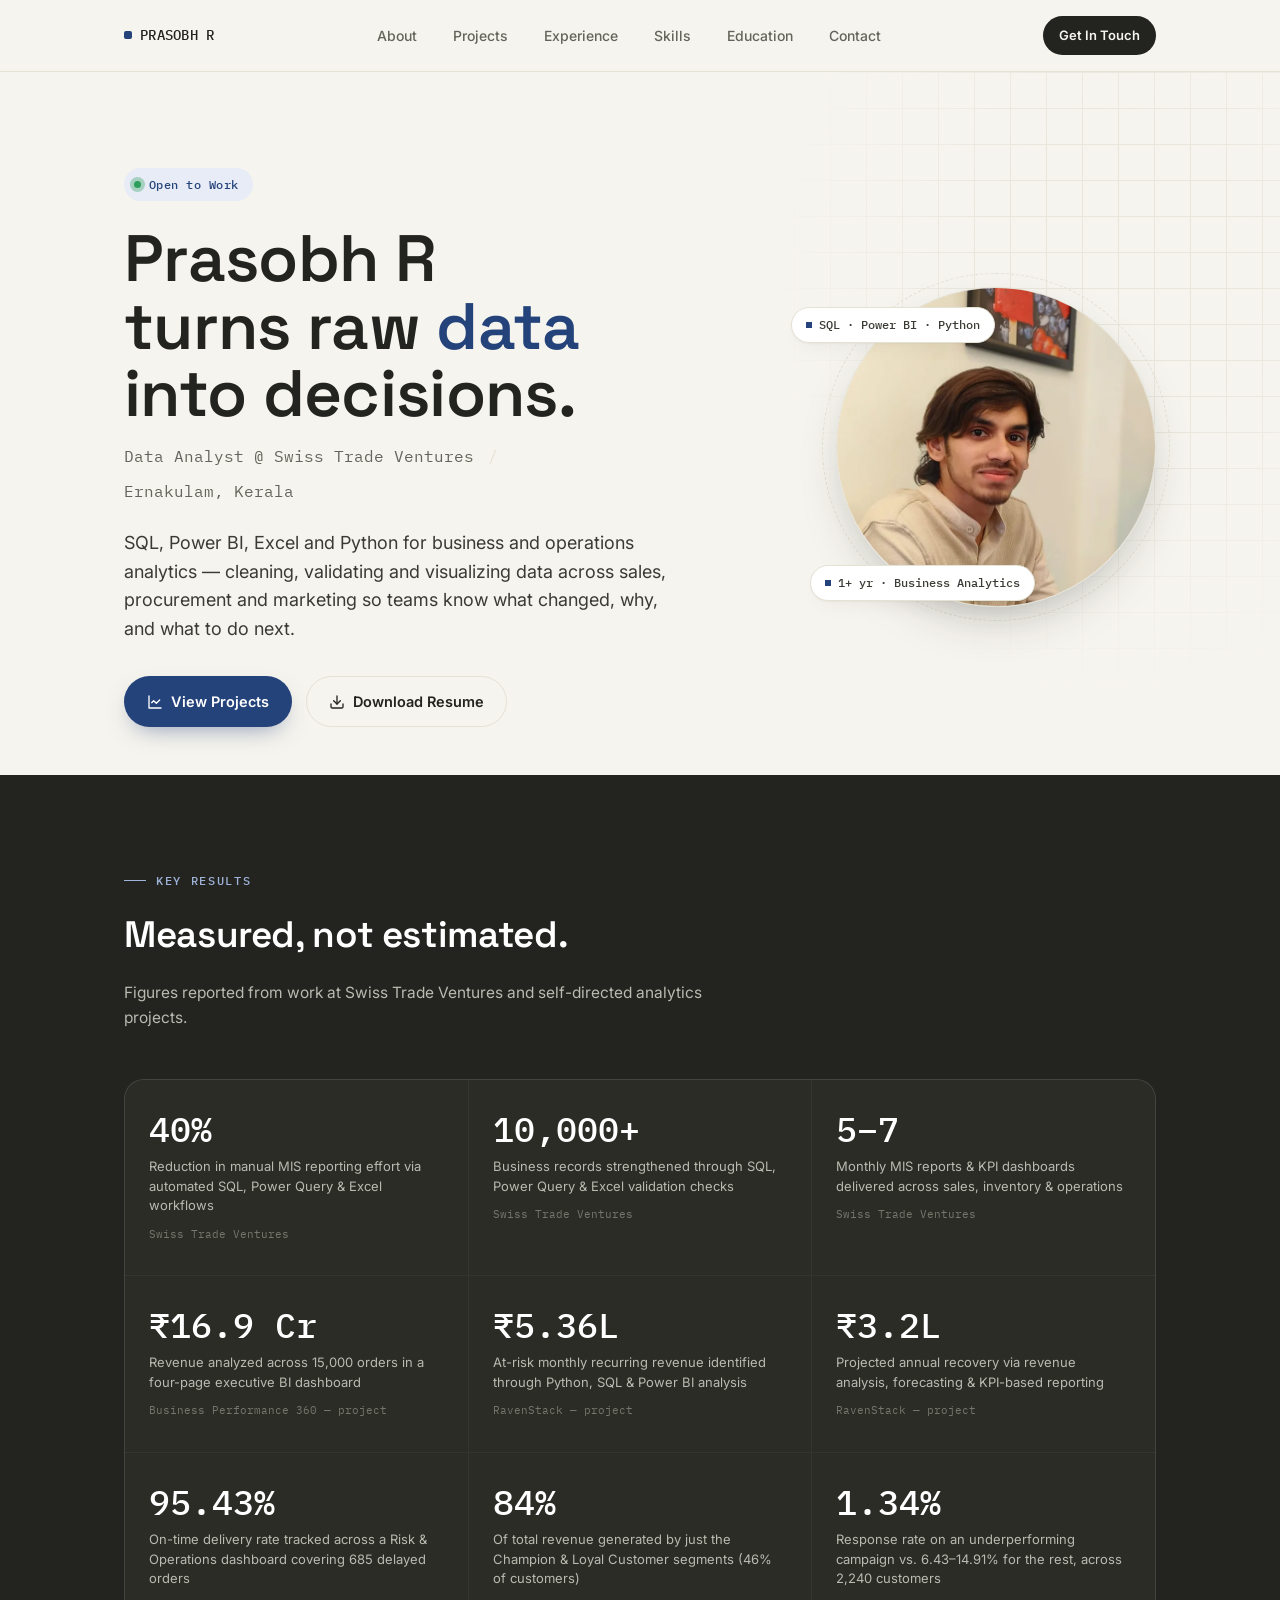
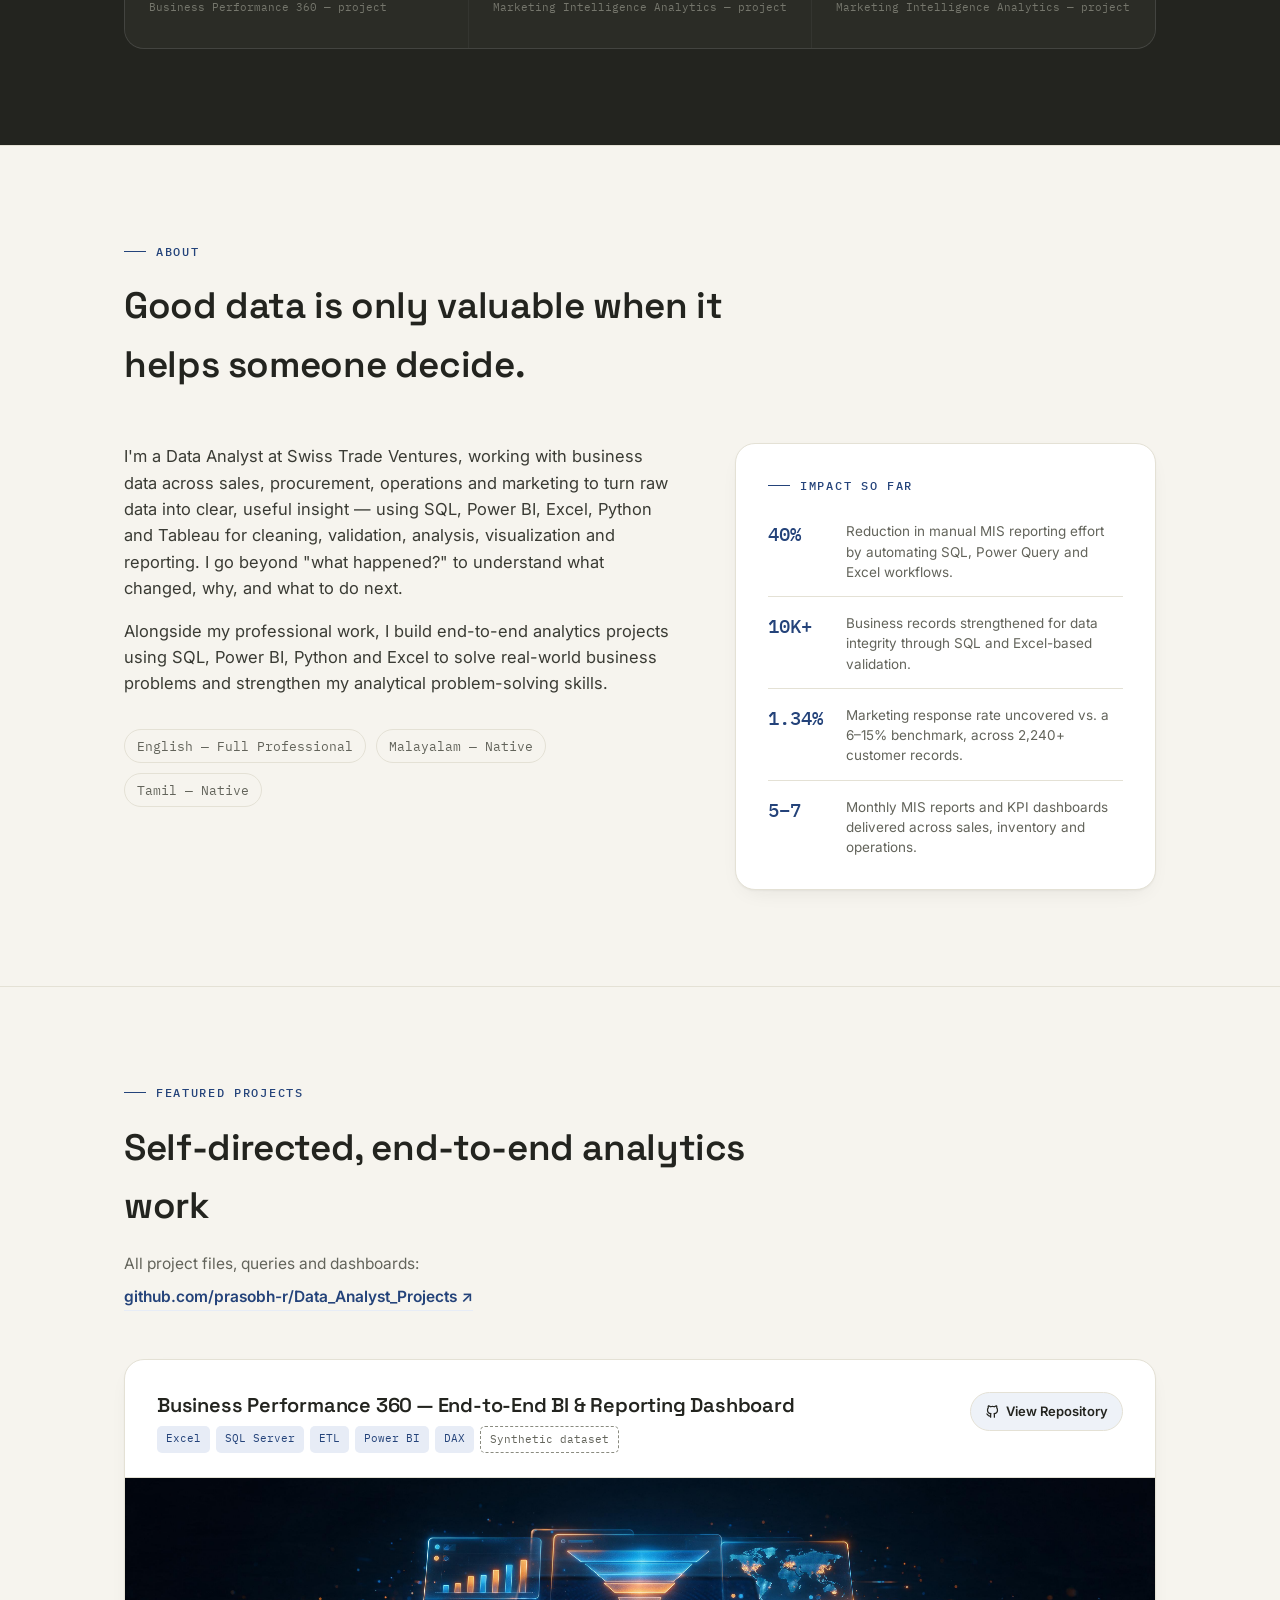
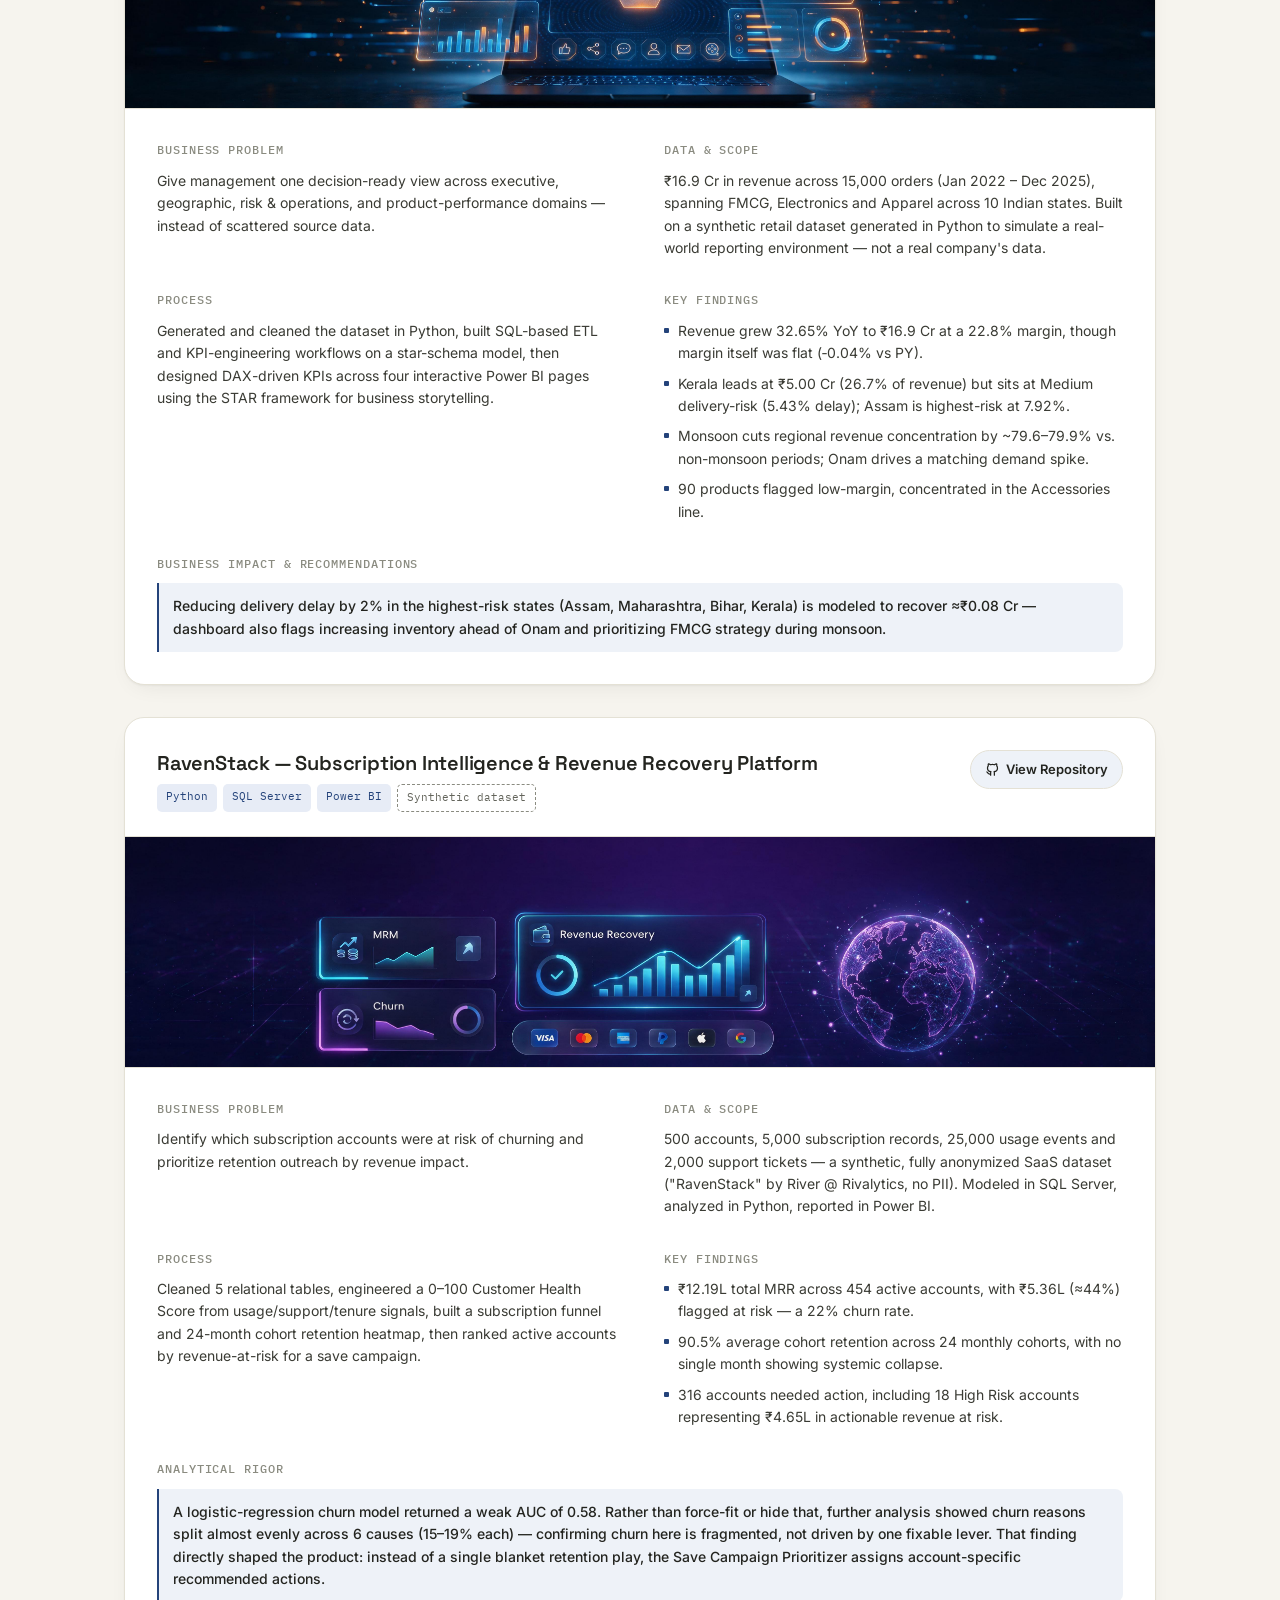
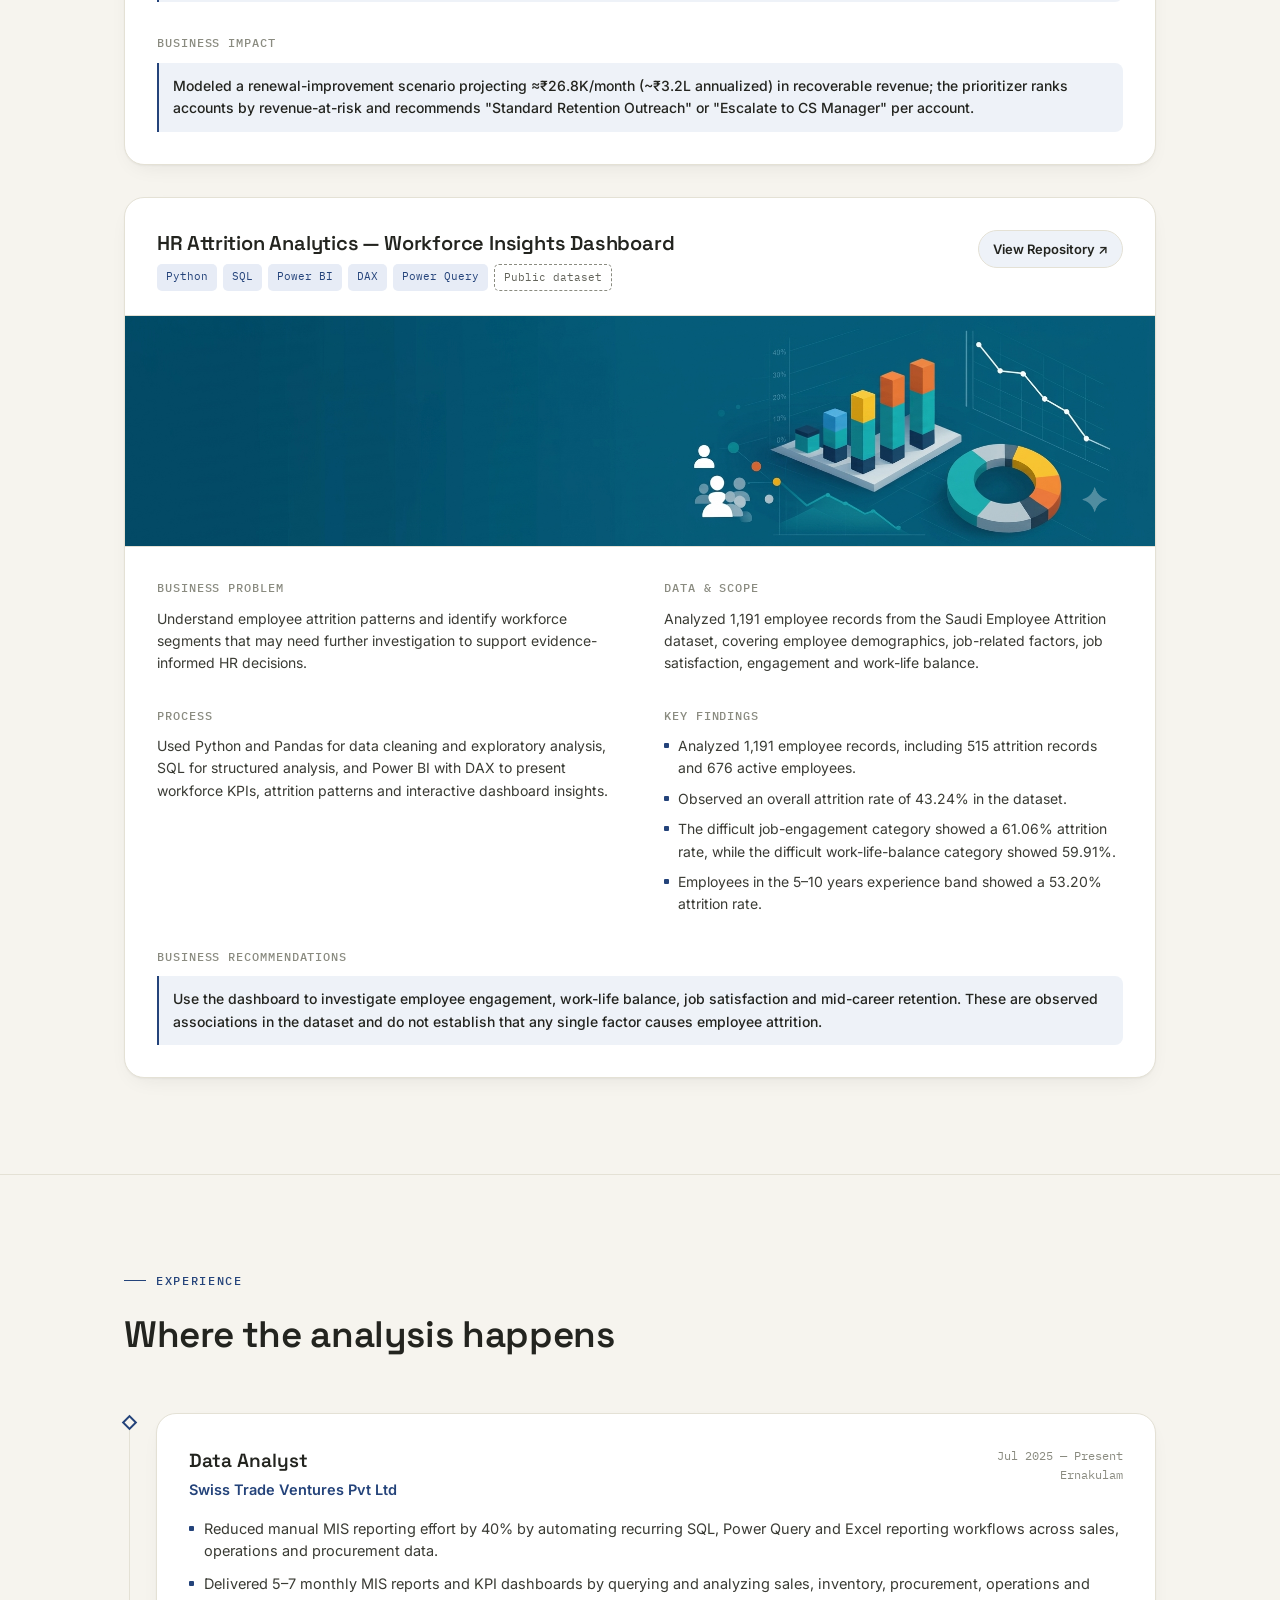
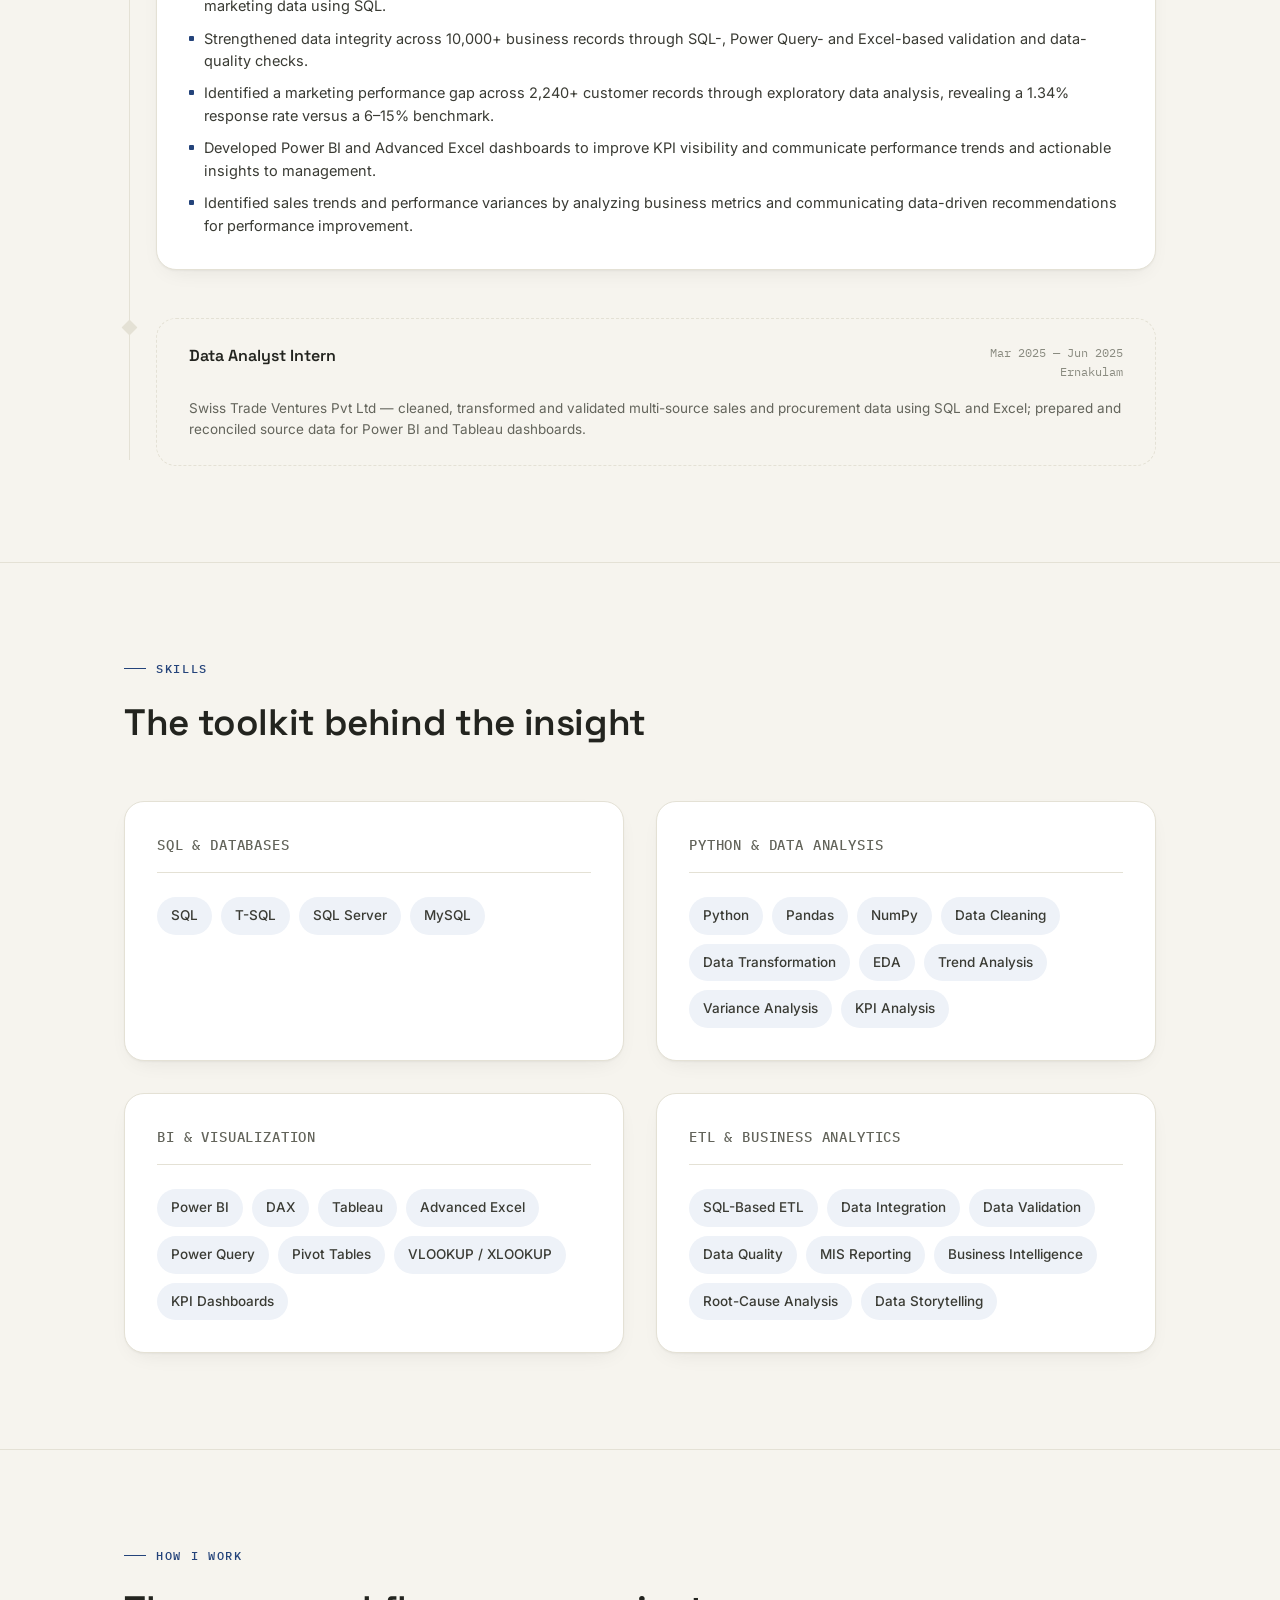
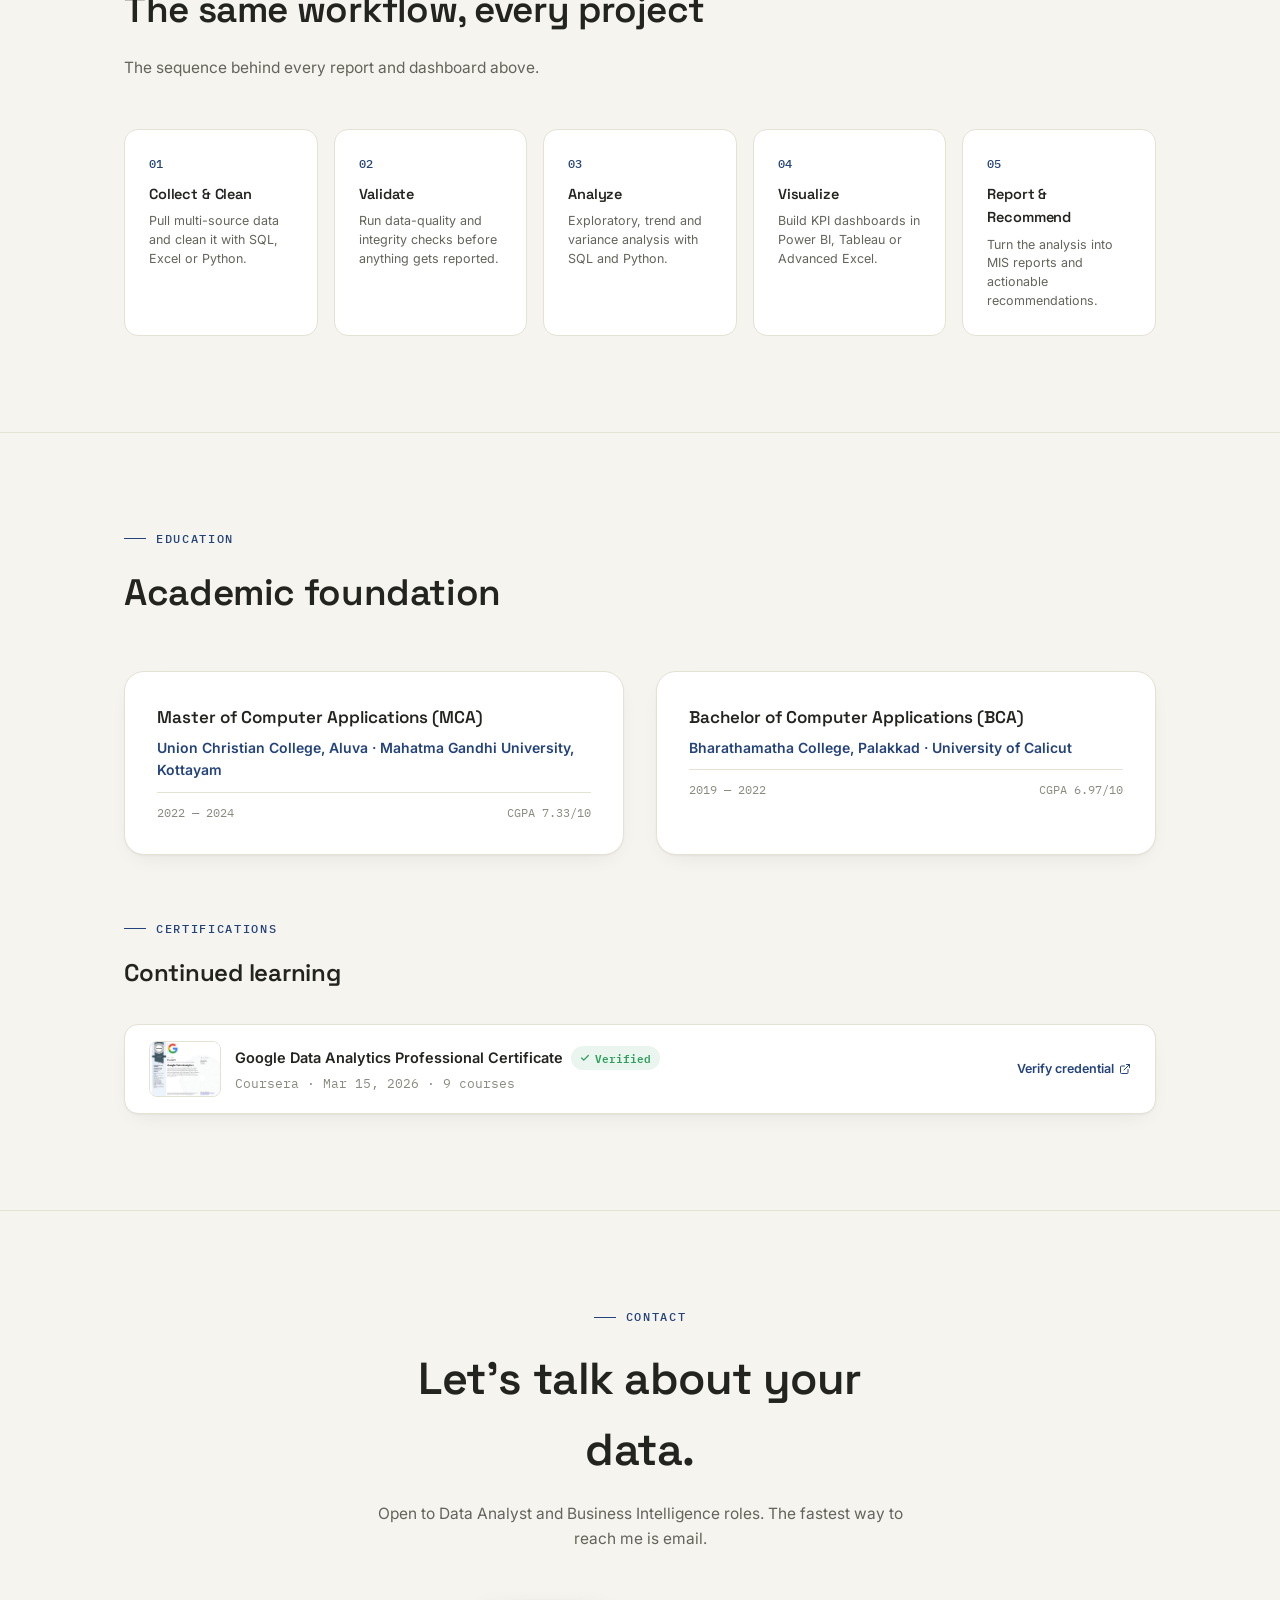
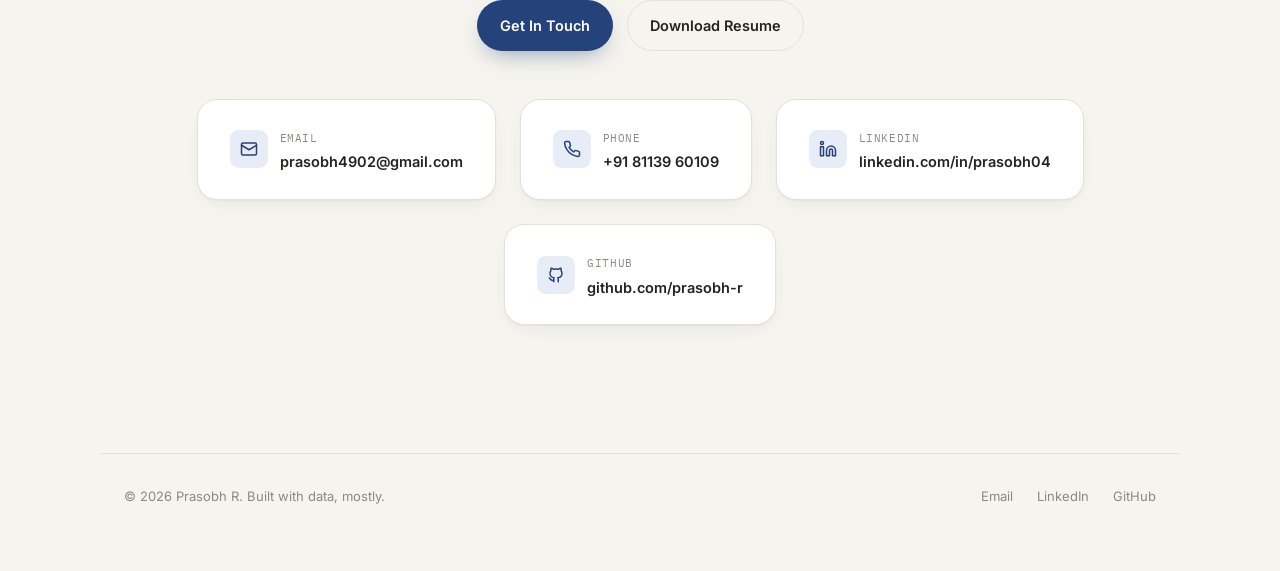
==== commit e1f94bb4: "Update portfolio and add HR Attrition Analytics" ====
--- a/index.html
+++ b/index.html
@@ -144,7 +144,7 @@
           <div class="src">Swiss Trade Ventures</div>
         </div>
         <div class="result-cell">
-          <div class="num">3–4</div>
+          <div class="num">5–7</div>
           <div class="label">Monthly MIS reports &amp; KPI dashboards delivered across sales, inventory &amp; operations</div>
           <div class="src">Swiss Trade Ventures</div>
         </div>
@@ -177,21 +177,6 @@
           <div class="num">1.34%</div>
           <div class="label">Response rate on an underperforming campaign vs. 6.43–14.91% for the rest, across 2,240 customers</div>
           <div class="src">Marketing Intelligence Analytics — project</div>
-        </div>
-        <div class="result-cell">
-          <div class="num">150,000</div>
-          <div class="label">Real LendingClub loans analyzed end-to-end, from raw CSV to a benchmarked, risk-scored portfolio</div>
-          <div class="src">Bank Risk Intelligence — project</div>
-        </div>
-        <div class="result-cell">
-          <div class="num">2.7×</div>
-          <div class="label">Risk spread the model reveals within a single LendingClub grade band (Grade B: 8.1%–21.7% default)</div>
-          <div class="src">Bank Risk Intelligence — project</div>
-        </div>
-        <div class="result-cell">
-          <div class="num">35.1%</div>
-          <div class="label">Default rate on small business loans — the highest of any purpose category with a reliable sample size</div>
-          <div class="src">Bank Risk Intelligence — project</div>
         </div>
       </div>
     </div>
@@ -232,7 +217,7 @@
               <span class="desc">Marketing response rate uncovered vs. a 6–15% benchmark, across 2,240+ customer records.</span>
             </li>
             <li>
-              <span class="num">3–4</span>
+              <span class="num">5–7</span>
               <span class="desc">Monthly MIS reports and KPI dashboards delivered across sales, inventory and operations.</span>
             </li>
           </ul>
@@ -252,9 +237,233 @@
         <p class="projects-note">All project files, queries and dashboards: <a href="https://github.com/prasobh-r/Data_Analyst_Projects" target="_blank" rel="noopener">github.com/prasobh-r/Data_Analyst_Projects ↗</a></p>
       </div>
 
-      <div class="case-list" id="caseList">
-        <!-- Rendered automatically by projects.js from the PROJECTS array. -->
-        <!-- To add a project, edit projects.js — do not edit this section directly. -->
+      <div class="case-list">
+
+        <!-- Project 1: Business Performance 360 -->
+        <article class="case-card reveal">
+          <div class="case-head">
+            <div>
+              <h3>Business Performance 360 — End-to-End BI &amp; Reporting Dashboard</h3>
+              <div class="case-tags"><span>Excel</span><span>SQL Server</span><span>ETL</span><span>Power BI</span><span>DAX</span><span class="dataset-tag">Synthetic dataset</span></div>
+            </div>
+            <a class="case-link" href="https://github.com/prasobh-r/Data_Analyst_Projects/tree/main/business-performance-360-dashboard" target="_blank" rel="noopener">
+              <svg width="15" height="15" viewBox="0 0 24 24" fill="none" stroke="currentColor" stroke-width="2" stroke-linecap="round" stroke-linejoin="round"><path d="M9 19c-4.3 1.4-4.3-2.5-6-3m12 5v-3.5c0-1 .1-1.4-.5-2 2.8-.3 5.5-1.4 5.5-6a4.6 4.6 0 0 0-1.3-3.2 4.2 4.2 0 0 0-.1-3.2s-1.1-.3-3.5 1.3a12.3 12.3 0 0 0-6.2 0C6.5 2.8 5.4 3.1 5.4 3.1a4.2 4.2 0 0 0-.1 3.2A4.6 4.6 0 0 0 4 9.5c0 4.6 2.7 5.7 5.5 6-.6.6-.6 1.2-.5 2V21"/></svg>
+              View Repository
+            </a>
+          </div>
+          <div class="case-cover-simple">
+            <img src="images/cover-bp360.png" alt="" role="presentation">
+          </div>
+          <div class="case-body">
+            <div class="case-field">
+              <h4>Business Problem</h4>
+              <p>Give management one decision-ready view across executive, geographic, risk &amp; operations, and product-performance domains — instead of scattered source data.</p>
+            </div>
+            <div class="case-field">
+              <h4>Data &amp; Scope</h4>
+              <p>₹16.9 Cr in revenue across 15,000 orders (Jan 2022 – Dec 2025), spanning FMCG, Electronics and Apparel across 10 Indian states. Built on a synthetic retail dataset generated in Python to simulate a real-world reporting environment — not a real company's data.</p>
+            </div>
+            <div class="case-field">
+              <h4>Process</h4>
+              <p>Generated and cleaned the dataset in Python, built SQL-based ETL and KPI-engineering workflows on a star-schema model, then designed DAX-driven KPIs across four interactive Power BI pages using the STAR framework for business storytelling.</p>
+            </div>
+            <div class="case-field">
+              <h4>Key Findings</h4>
+              <ul>
+                <li>Revenue grew 32.65% YoY to ₹16.9 Cr at a 22.8% margin, though margin itself was flat (‑0.04% vs PY).</li>
+                <li>Kerala leads at ₹5.00 Cr (26.7% of revenue) but sits at Medium delivery-risk (5.43% delay); Assam is highest-risk at 7.92%.</li>
+                <li>Monsoon cuts regional revenue concentration by ~79.6–79.9% vs. non-monsoon periods; Onam drives a matching demand spike.</li>
+                <li>90 products flagged low-margin, concentrated in the Accessories line.</li>
+              </ul>
+            </div>
+            <div class="case-field full">
+              <h4>Business Impact &amp; Recommendations</h4>
+              <div class="case-finding">Reducing delivery delay by 2% in the highest-risk states (Assam, Maharashtra, Bihar, Kerala) is modeled to recover ≈₹0.08 Cr — dashboard also flags increasing inventory ahead of Onam and prioritizing FMCG strategy during monsoon.</div>
+            </div>
+          </div>
+        </article>
+
+        <!-- Project 2: RavenStack -->
+        <article class="case-card reveal">
+          <div class="case-head">
+            <div>
+              <h3>RavenStack — Subscription Intelligence &amp; Revenue Recovery Platform</h3>
+              <div class="case-tags"><span>Python</span><span>SQL Server</span><span>Power BI</span><span class="dataset-tag">Synthetic dataset</span></div>
+            </div>
+            <a class="case-link" href="https://github.com/prasobh-r/Data_Analyst_Projects/tree/main/ravenstack-subscription-intelligence" target="_blank" rel="noopener">
+              <svg width="15" height="15" viewBox="0 0 24 24" fill="none" stroke="currentColor" stroke-width="2" stroke-linecap="round" stroke-linejoin="round"><path d="M9 19c-4.3 1.4-4.3-2.5-6-3m12 5v-3.5c0-1 .1-1.4-.5-2 2.8-.3 5.5-1.4 5.5-6a4.6 4.6 0 0 0-1.3-3.2 4.2 4.2 0 0 0-.1-3.2s-1.1-.3-3.5 1.3a12.3 12.3 0 0 0-6.2 0C6.5 2.8 5.4 3.1 5.4 3.1a4.2 4.2 0 0 0-.1 3.2A4.6 4.6 0 0 0 4 9.5c0 4.6 2.7 5.7 5.5 6-.6.6-.6 1.2-.5 2V21"/></svg>
+              View Repository
+            </a>
+          </div>
+          <div class="case-cover-simple">
+            <img src="images/cover-ravenstack.png" alt="" role="presentation">
+          </div>
+          <div class="case-body">
+            <div class="case-field">
+              <h4>Business Problem</h4>
+              <p>Identify which subscription accounts were at risk of churning and prioritize retention outreach by revenue impact.</p>
+            </div>
+            <div class="case-field">
+              <h4>Data &amp; Scope</h4>
+              <p>500 accounts, 5,000 subscription records, 25,000 usage events and 2,000 support tickets — a synthetic, fully anonymized SaaS dataset ("RavenStack" by River @ Rivalytics, no PII). Modeled in SQL Server, analyzed in Python, reported in Power BI.</p>
+            </div>
+            <div class="case-field">
+              <h4>Process</h4>
+              <p>Cleaned 5 relational tables, engineered a 0–100 Customer Health Score from usage/support/tenure signals, built a subscription funnel and 24-month cohort retention heatmap, then ranked active accounts by revenue-at-risk for a save campaign.</p>
+            </div>
+            <div class="case-field">
+              <h4>Key Findings</h4>
+              <ul>
+                <li>₹12.19L total MRR across 454 active accounts, with ₹5.36L (≈44%) flagged at risk — a 22% churn rate.</li>
+                <li>90.5% average cohort retention across 24 monthly cohorts, with no single month showing systemic collapse.</li>
+                <li>316 accounts needed action, including 18 High Risk accounts representing ₹4.65L in actionable revenue at risk.</li>
+              </ul>
+            </div>
+            <div class="case-field full">
+              <h4>Analytical Rigor</h4>
+              <div class="case-finding">A logistic-regression churn model returned a weak AUC of 0.58. Rather than force-fit or hide that, further analysis showed churn reasons split almost evenly across 6 causes (15–19% each) — confirming churn here is fragmented, not driven by one fixable lever. That finding directly shaped the product: instead of a single blanket retention play, the Save Campaign Prioritizer assigns account-specific recommended actions.</div>
+            </div>
+            <div class="case-field full">
+              <h4>Business Impact</h4>
+              <div class="case-finding">Modeled a renewal-improvement scenario projecting ≈₹26.8K/month (~₹3.2L annualized) in recoverable revenue; the prioritizer ranks accounts by revenue-at-risk and recommends "Standard Retention Outreach" or "Escalate to CS Manager" per account.</div>
+            </div>
+          </div>
+        </article>
+
+  <!-- Project 3: Marketing Intelligence Analytics 
+        <article class="case-card reveal">
+          <div class="case-head">
+            <div>
+              <h3>Marketing Intelligence Analytics</h3>
+              <div class="case-tags"><span>SQL Server</span><span>T-SQL</span><span>Excel</span><span class="dataset-tag">Public dataset — Maven Analytics</span></div>
+            </div>
+            <a class="case-link" href="https://github.com/prasobh-r/Data_Analyst_Projects/tree/main/marketing-intelligence-analytics" target="_blank" rel="noopener">
+              <svg width="15" height="15" viewBox="0 0 24 24" fill="none" stroke="currentColor" stroke-width="2" stroke-linecap="round" stroke-linejoin="round"><path d="M9 19c-4.3 1.4-4.3-2.5-6-3m12 5v-3.5c0-1 .1-1.4-.5-2 2.8-.3 5.5-1.4 5.5-6a4.6 4.6 0 0 0-1.3-3.2 4.2 4.2 0 0 0-.1-3.2s-1.1-.3-3.5 1.3a12.3 12.3 0 0 0-6.2 0C6.5 2.8 5.4 3.1 5.4 3.1a4.2 4.2 0 0 0-.1 3.2A4.6 4.6 0 0 0 4 9.5c0 4.6 2.7 5.7 5.5 6-.6.6-.6 1.2-.5 2V21"/></svg>
+              View Repository
+            </a>
+          </div>
+          <div class="case-cover-simple">
+            <img src="images/cover-marketing.png" alt="" role="presentation">
+          </div>
+          <div class="case-body">
+            <div class="case-field">
+              <h4>Business Problem</h4>
+              <p>Evaluate marketing campaign performance to understand how customer segments were actually responding.</p>
+            </div>
+            <div class="case-field">
+              <h4>Data &amp; Scope</h4>
+              <p>Public "Marketing Campaign" dataset (Jack Daoud, via Maven Analytics) — 2,240 customers, 28 fields, joined into a star schema in SQL Server. The dataset has no campaign cost data, so this project reports response/revenue impact only, not ROI or CAC.</p>
+            </div>
+            <div class="case-field">
+              <h4>Process</h4>
+              <p>Built an RFM (Recency, Frequency, Monetary) segmentation model in T-SQL using NTILE(5), then joined segment membership to campaign response and spend to test whether segment predicted response.</p>
+            </div>
+            <div class="case-field">
+              <h4>Key Findings</h4>
+              <ul>
+                <li>Champions + Loyal Customers are 46% of customers but generate 84% of total revenue.</li>
+                <li>Campaign2 converted at just 1.34% — roughly 5× lower than the next-worst campaign (6.43%–14.91% for the other five).</li>
+                <li>RFM segment predicted response directly: Champions 32.73% vs. At Risk 4.33% vs. Lost 0.00%.</li>
+                <li>Customers who accepted ≥1 campaign spent 2.19× more on average (₹1,001 vs. ₹458) — a correlation, not proof campaigns caused the extra spend.</li>
+                <li>Wine spend (₹6.8L) nearly equals all other five categories combined; Spain alone is 49% of the customer base.</li>
+              </ul>
+            </div>
+            <div class="case-field full">
+              <h4>Recommendation</h4>
+              <p>Protect the Champion/Loyal segment (46% of customers, 84% of revenue) with retention priority over broad discounting; investigate Campaign2's targeting and offer before reusing it; and use RFM segment as a targeting filter going forward — Champions respond at 7.6× the rate of At Risk customers.</p>
+            </div>
+          </div>
+        </article> -->
+        <!-- Project 4: HR Attrition Analytics -->
+        <article class="case-card reveal">
+          <div class="case-head">
+            <div>
+              <h3>HR Attrition Analytics — Workforce Insights Dashboard</h3>
+              <div class="case-tags">
+                <span>Python</span>
+                <span>SQL</span>
+                <span>Power BI</span>
+                <span>DAX</span>
+                <span>Power Query</span>
+                <span class="dataset-tag">Public dataset</span>
+              </div>
+            </div>
+            <a class="case-link"
+               href="https://github.com/prasobh-r/Data_Analyst_Projects/tree/main/HR-Attrition-Analytics"
+               target="_blank" rel="noopener">
+              View Repository ↗
+            </a>
+          </div>
+
+          <div class="case-cover-simple">
+            <img src="images/cover-hr-attrition.png"
+                 alt="HR Attrition Analytics Power BI dashboard"
+                 loading="lazy">
+          </div>
+
+          <div class="case-body">
+            <div class="case-field">
+              <h4>Business Problem</h4>
+              <p>
+                Understand employee attrition patterns and identify workforce
+                segments that may need further investigation to support
+                evidence-informed HR decisions.
+              </p>
+            </div>
+
+            <div class="case-field">
+              <h4>Data &amp; Scope</h4>
+              <p>
+                Analyzed 1,191 employee records from the Saudi Employee
+                Attrition dataset, covering employee demographics, job-related
+                factors, job satisfaction, engagement and work-life balance.
+              </p>
+            </div>
+
+            <div class="case-field">
+              <h4>Process</h4>
+              <p>
+                Used Python and Pandas for data cleaning and exploratory
+                analysis, SQL for structured analysis, and Power BI with DAX
+                to present workforce KPIs, attrition patterns and interactive
+                dashboard insights.
+              </p>
+            </div>
+
+            <div class="case-field">
+              <h4>Key Findings</h4>
+              <ul>
+                <li>
+                  Analyzed 1,191 employee records, including 515 attrition
+                  records and 676 active employees.
+                </li>
+                <li>
+                  Observed an overall attrition rate of 43.24% in the dataset.
+                </li>
+                <li>
+                  The difficult job-engagement category showed a 61.06%
+                  attrition rate, while the difficult work-life-balance
+                  category showed 59.91%.
+                </li>
+                <li>
+                  Employees in the 5–10 years experience band showed a
+                  53.20% attrition rate.
+                </li>
+              </ul>
+            </div>
+
+            <div class="case-field full">
+              <h4>Business Recommendations</h4>
+              <div class="case-finding">
+                Use the dashboard to investigate employee engagement,
+                work-life balance, job satisfaction and mid-career retention.
+                These are observed associations in the dataset and do not
+                establish that any single factor causes employee attrition.
+              </div>
+            </div>
+          </div>
+        </article>
+
       </div>
     </div>
   </section>
@@ -281,7 +490,7 @@
             </div>
             <ul class="tl-bullets">
               <li>Reduced manual MIS reporting effort by 40% by automating recurring SQL, Power Query and Excel reporting workflows across sales, operations and procurement data.</li>
-              <li>Delivered 3–4 monthly MIS reports and KPI dashboards by querying and analyzing sales, inventory, procurement, operations and marketing data using SQL.</li>
+              <li>Delivered 5–7 monthly MIS reports and KPI dashboards by querying and analyzing sales, inventory, procurement, operations and marketing data using SQL.</li>
               <li>Strengthened data integrity across 10,000+ business records through SQL-, Power Query- and Excel-based validation and data-quality checks.</li>
               <li>Identified a marketing performance gap across 2,240+ customer records through exploratory data analysis, revealing a 1.34% response rate versus a 6–15% benchmark.</li>
               <li>Developed Power BI and Advanced Excel dashboards to improve KPI visibility and communicate performance trends and actionable insights to management.</li>
@@ -479,7 +688,6 @@
   <svg width="18" height="18" viewBox="0 0 24 24" fill="none" stroke="currentColor" stroke-width="2" stroke-linecap="round" stroke-linejoin="round"><path d="m18 15-6-6-6 6"/></svg>
 </button>
 
-<script src="projects.js" defer></script>
 <script src="script.js" defer></script>
 </body>
 </html>
--- a/style.css
+++ b/style.css
@@ -1,439 +1,439 @@
-:root{
-  --paper:#F6F4EE;
-  --paper-raised:#FFFFFF;
-  --ink:#23241F;
-  --ink-soft:#3A3B34;
-  --slate:#63645B;
-  --slate-light:#8A8B80;
-  --hairline:#E4E1D5;
-  --accent:#24437A;
-  --accent-bright:#3860AA;
-  --accent-soft:#E7ECF6;
-  --accent-soft-2:#EEF2F8;
-  --good:#2E9E5B;
-  --radius-lg:20px;
-  --radius-md:14px;
-  --radius-sm:10px;
-  --space-1:8px;
-  --space-2:16px;
-  --space-3:24px;
-  --space-4:32px;
-  --space-5:48px;
-  --space-6:64px;
-  --space-7:96px;
-  --maxw:1080px;
-  --font-display:'Space Grotesk', sans-serif;
-  --font-body:'Inter', sans-serif;
-  --font-mono:'IBM Plex Mono', monospace;
-  --shadow-card: 0 1px 2px rgba(35,36,31,0.04), 0 8px 24px -12px rgba(35,36,31,0.12);
-  --shadow-card-hover: 0 4px 8px rgba(35,36,31,0.05), 0 16px 40px -16px rgba(35,36,31,0.18);
-  --ease: cubic-bezier(0.16, 1, 0.3, 1);
-}
-
-*,*::before,*::after{box-sizing:border-box;}
-html{scroll-behavior:smooth;}
-body{
-  margin:0;
-  background:var(--paper);
-  color:var(--ink-soft);
-  font-family:var(--font-body);
-  font-size:16px;
-  line-height:1.6;
-  -webkit-font-smoothing:antialiased;
-  overflow-x:hidden;
-}
-img{max-width:100%;display:block;}
-a{color:inherit;}
-::selection{background:var(--accent-soft);color:var(--accent);}
-
-h1,h2,h3,h4{
-  font-family:var(--font-display);
-  color:var(--ink);
-  margin:0;
-  font-weight:600;
-  letter-spacing:-0.01em;
-}
-
-.container{
-  max-width:var(--maxw);
-  margin:0 auto;
-  padding-left:var(--space-3);
-  padding-right:var(--space-3);
-}
-
-.eyebrow{
-  font-family:var(--font-mono);
-  font-size:12px;
-  letter-spacing:0.14em;
-  text-transform:uppercase;
-  color:var(--accent);
-  display:flex;
-  align-items:center;
-  gap:10px;
-  font-weight:500;
-}
-.eyebrow::before{
-  content:"";
-  width:22px;
-  height:1px;
-  background:var(--accent);
-  display:inline-block;
-}
-
-.hairline{
-  border:none;
-  border-top:1px solid var(--hairline);
-  margin:0;
-}
-
-section{
-  padding:var(--space-7) 0;
-  position:relative;
-}
-@media (max-width:640px){
-  section{padding:var(--space-6) 0;}
-}
-
-.skip-link{
-  position:absolute;
-  left:-999px;top:auto;
-  background:var(--ink);color:var(--paper);
-  padding:12px 20px;border-radius:8px;z-index:1000;
-}
-.skip-link:focus{left:var(--space-3);top:var(--space-2);}
-:focus-visible{outline:2px solid var(--accent);outline-offset:3px;border-radius:4px;}
-
-/* ---------- Nav ---------- */
-header.nav{
-  position:sticky;top:0;z-index:100;
-  background:rgba(246,244,238,0.86);
-  backdrop-filter:blur(10px);-webkit-backdrop-filter:blur(10px);
-  border-bottom:1px solid var(--hairline);
-}
-.nav-inner{
-  max-width:var(--maxw);margin:0 auto;padding:16px var(--space-3);
-  display:flex;align-items:center;justify-content:space-between;
-}
-.nav-mark{
-  font-family:var(--font-mono);font-weight:500;font-size:14px;letter-spacing:0.02em;
-  color:var(--ink);text-decoration:none;display:flex;align-items:center;gap:8px;
-}
-.nav-mark .dot{width:8px;height:8px;border-radius:2px;background:var(--accent);display:inline-block;}
-.nav-links{display:flex;gap:var(--space-4);list-style:none;margin:0;padding:0;}
-.nav-links a{
-  text-decoration:none;font-size:14px;font-weight:500;color:var(--slate);
-  position:relative;padding:6px 2px;transition:color 200ms var(--ease);
-}
-.nav-links a:hover{color:var(--ink);}
-.nav-links a::after{
-  content:"";position:absolute;left:0;bottom:-2px;width:0%;height:2px;
-  background:var(--accent);transition:width 220ms var(--ease);
-}
-.nav-links a.active{color:var(--accent);}
-.nav-links a.active::after{width:100%;}
-.nav-cta{
-  font-size:13px;font-weight:600;background:var(--ink);color:var(--paper) !important;
-  padding:9px 16px;border-radius:100px;text-decoration:none;
-  transition:transform 200ms var(--ease), background 200ms var(--ease);white-space:nowrap;
-}
-.nav-cta:hover{background:var(--accent);transform:translateY(-1px);}
-.nav-toggle{display:none;}
-
-@media (max-width:760px){
-  .nav-links{
-    position:fixed;inset:60px var(--space-3) auto var(--space-3);
-    background:var(--paper-raised);flex-direction:column;
-    border:1px solid var(--hairline);border-radius:var(--radius-md);
-    padding:var(--space-2);box-shadow:var(--shadow-card-hover);gap:var(--space-2);
-    transform:translateY(-8px);opacity:0;pointer-events:none;transition:all 220ms var(--ease);
-  }
-  .nav-links.open{transform:translateY(0);opacity:1;pointer-events:auto;}
-  .nav-cta{display:none;}
-  .nav-toggle{display:flex;flex-direction:column;gap:4px;background:none;border:none;cursor:pointer;padding:8px;}
-  .nav-toggle span{width:20px;height:2px;background:var(--ink);display:block;}
-}
-
-/* ---------- Hero ---------- */
-.hero{padding-top:var(--space-7);padding-bottom:var(--space-5);position:relative;overflow:hidden;}
-.hero-grid-bg{
-  position:absolute;top:0;right:0;width:52%;height:100%;
-  background-image:linear-gradient(var(--hairline) 1px, transparent 1px),linear-gradient(90deg, var(--hairline) 1px, transparent 1px);
-  background-size:36px 36px;
-  -webkit-mask-image:radial-gradient(ellipse 70% 80% at 75% 30%, #000 30%, transparent 75%);
-  mask-image:radial-gradient(ellipse 70% 80% at 75% 30%, #000 30%, transparent 75%);
-  opacity:0.7;pointer-events:none;
-}
-.hero-inner{display:grid;grid-template-columns:1.15fr 0.85fr;gap:var(--space-6);align-items:center;position:relative;}
-@media (max-width:860px){
-  .hero-inner{grid-template-columns:1fr;gap:var(--space-5);}
-  .hero-photo-wrap{order:-1;justify-content:center;}
-}
-.badge{
-  display:inline-flex;align-items:center;gap:8px;background:var(--accent-soft);color:var(--accent);
-  font-family:var(--font-mono);font-size:12px;font-weight:500;letter-spacing:0.04em;
-  padding:7px 14px 7px 10px;border-radius:100px;margin-bottom:var(--space-3);
-}
-.badge .pulse{width:7px;height:7px;border-radius:50%;background:var(--good);position:relative;flex:none;}
-.badge .pulse::after{
-  content:"";position:absolute;inset:-4px;border-radius:50%;background:var(--good);opacity:0.35;
-  animation:pulse 2.2s var(--ease) infinite;
-}
-@keyframes pulse{0%{transform:scale(0.6);opacity:0.5;}70%{transform:scale(2.1);opacity:0;}100%{opacity:0;}}
-
-.hero h1{font-size:clamp(2.6rem, 5.4vw, 4.1rem);line-height:1.03;margin-bottom:var(--space-2);}
-.hero h1 .accent-word{color:var(--accent);}
-.hero-role{
-  font-family:var(--font-mono);font-size:16px;color:var(--slate);margin-bottom:var(--space-3);
-  display:flex;flex-wrap:wrap;gap:10px 14px;align-items:center;
-}
-.hero-role .sep{color:var(--hairline);}
-.hero-value{font-size:18px;color:var(--ink-soft);max-width:52ch;margin-bottom:var(--space-4);}
-.hero-ctas{display:flex;gap:14px;flex-wrap:wrap;}
-.btn{
-  display:inline-flex;align-items:center;gap:8px;font-family:var(--font-body);font-weight:600;
-  font-size:14.5px;padding:13px 22px;border-radius:100px;text-decoration:none;
-  transition:transform 200ms var(--ease), box-shadow 200ms var(--ease), background 200ms var(--ease), color 200ms var(--ease), border-color 200ms var(--ease);
-  border:1px solid transparent;
-}
-.btn-primary{background:var(--accent);color:#fff;box-shadow:0 10px 24px -10px rgba(36,67,122,0.55);}
-.btn-primary:hover{background:var(--accent-bright);transform:translateY(-2px);}
-.btn-secondary{background:transparent;color:var(--ink);border-color:var(--hairline);}
-.btn-secondary:hover{border-color:var(--ink);transform:translateY(-2px);}
-.btn svg{flex:none;}
-
-.hero-photo-wrap{display:flex;justify-content:flex-end;position:relative;}
-.hero-photo{position:relative;width:min(320px, 78vw);aspect-ratio:1/1;}
-.hero-photo img{
-  width:100%;height:100%;object-fit:cover;border-radius:50%;border:1px solid var(--hairline);
-  box-shadow:0 20px 50px -18px rgba(35,36,31,0.35);position:relative;z-index:2;
-}
-.hero-photo .ring{position:absolute;inset:-14px;border:1px dashed var(--hairline);border-radius:50%;z-index:1;}
-.hero-photo .chip{
-  position:absolute;background:var(--paper-raised);border:1px solid var(--hairline);
-  border-radius:100px;padding:8px 14px;font-family:var(--font-mono);font-size:11.5px;font-weight:500;
-  color:var(--ink-soft);box-shadow:var(--shadow-card);z-index:3;display:flex;align-items:center;gap:7px;
-  white-space:nowrap;
-}
-.hero-photo .chip .sq{width:6px;height:6px;background:var(--accent);flex:none;}
-.chip-1{top:6%; left:-14%;}
-.chip-2{bottom:2%; left:-8%;}
-@media (max-width:860px){.hero-photo-wrap{justify-content:center;}.chip-1{left:-4%;}.chip-2{left:2%;}}
-@media (max-width:420px){.chip{display:none;}}
-
-.reveal{opacity:0;transform:translateY(18px);transition:opacity 700ms var(--ease), transform 700ms var(--ease);}
-.reveal.in{opacity:1;transform:translateY(0);}
-
-.section-head{margin-bottom:var(--space-5);max-width:640px;}
-.section-head h2{font-size:clamp(1.7rem, 3vw, 2.3rem);margin-top:var(--space-2);}
-.section-head p{color:var(--slate);margin-top:var(--space-2);font-size:15.5px;}
-
-/* ---------- Key Results ---------- */
-.results-band{background:var(--ink);}
-.results-band .eyebrow{color:#9FB4DA;}
-.results-band .eyebrow::before{background:#9FB4DA;}
-.results-band .section-head h2{color:#fff;}
-.results-band .section-head p{color:#B9BAB0;}
-.results-grid{
-  display:grid;grid-template-columns:repeat(3,1fr);gap:1px;
-  background:rgba(255,255,255,0.08);
-  border:1px solid rgba(255,255,255,0.08);
-  border-radius:var(--radius-lg);
-  overflow:hidden;
-}
-@media (max-width:760px){.results-grid{grid-template-columns:repeat(2,1fr);}}
-@media (max-width:460px){.results-grid{grid-template-columns:1fr;}}
-.result-cell{
-  background:#2B2C26;
-  padding:var(--space-4) var(--space-3);
-}
-.result-cell .num{
-  font-family:var(--font-mono);font-size:clamp(1.7rem,3.4vw,2.2rem);font-weight:500;color:#fff;
-  line-height:1;
-}
-.result-cell .label{font-size:13px;color:#B9BAB0;margin-top:10px;line-height:1.5;}
-.result-cell .src{font-family:var(--font-mono);font-size:11px;color:#75766C;margin-top:10px;}
-
-/* ---------- About ---------- */
-.about-grid{display:grid;grid-template-columns:1.3fr 1fr;gap:var(--space-6);align-items:start;}
-@media (max-width:820px){.about-grid{grid-template-columns:1fr;gap:var(--space-4);}}
-.about-text p{font-size:16.5px;color:var(--ink-soft);margin:0 0 16px;}
-.about-text p:last-child{margin-bottom:0;}
-.lang-row{display:flex;gap:10px;flex-wrap:wrap;margin-top:var(--space-4);}
-.lang-pill{font-size:12.5px;font-family:var(--font-mono);color:var(--slate);border:1px solid var(--hairline);padding:6px 12px;border-radius:100px;}
-
-.highlight-card{background:var(--paper-raised);border:1px solid var(--hairline);border-radius:var(--radius-lg);padding:var(--space-4);box-shadow:var(--shadow-card);}
-.highlight-card .eyebrow{margin-bottom:var(--space-3);}
-.highlight-list{list-style:none;margin:0;padding:0;display:flex;flex-direction:column;}
-.highlight-list li{display:flex;gap:14px;padding:14px 0;border-top:1px solid var(--hairline);}
-.highlight-list li:first-child{border-top:none;padding-top:0;}
-.highlight-list li:last-child{padding-bottom:0;}
-.highlight-list .num{font-family:var(--font-mono);font-size:19px;color:var(--accent);font-weight:500;min-width:64px;}
-.highlight-list .desc{font-size:13.5px;color:var(--slate);line-height:1.5;padding-top:2px;}
-
-/* ---------- Featured Projects (case studies) ---------- */
-.projects-note{
-  font-size:14px;color:var(--slate);
-  display:flex;align-items:center;gap:8px;flex-wrap:wrap;
-  margin-top:var(--space-2);
-}
-.projects-note a{color:var(--accent);font-weight:600;text-decoration:none;border-bottom:1px solid var(--accent-soft);}
-.projects-note a:hover{border-color:var(--accent);}
-
-.case-list{display:flex;flex-direction:column;gap:var(--space-4);}
-.case-card{
-  background:var(--paper-raised);border:1px solid var(--hairline);border-radius:var(--radius-lg);
-  box-shadow:var(--shadow-card);overflow:hidden;
-  transition:box-shadow 220ms var(--ease), transform 220ms var(--ease);
-}
-.case-card:hover{box-shadow:var(--shadow-card-hover);transform:translateY(-2px);}
-.case-head{
-  padding:var(--space-4) var(--space-4) var(--space-3);
-  border-bottom:1px solid var(--hairline);
-  display:flex;justify-content:space-between;align-items:flex-start;gap:var(--space-3);flex-wrap:wrap;
-}
-.case-head h3{font-size:20px;margin-bottom:8px;line-height:1.3;}
-.case-tags{display:flex;flex-wrap:wrap;gap:6px;}
-.case-tags span{font-family:var(--font-mono);font-size:11px;color:var(--accent);background:var(--accent-soft);padding:4px 9px;border-radius:5px;}
-.case-tags .dataset-tag{color:var(--slate);background:transparent;border:1px dashed var(--slate-light);}
-.case-link{
-  display:inline-flex;align-items:center;gap:6px;font-size:13px;font-weight:600;color:var(--ink);
-  background:var(--accent-soft-2);border:1px solid var(--hairline);padding:8px 14px;border-radius:100px;
-  text-decoration:none;white-space:nowrap;transition:border-color 200ms var(--ease), background 200ms var(--ease);
-}
-.case-link:hover{border-color:var(--accent);background:var(--accent-soft);}
-
-.case-cover-simple{display:block;border-bottom:1px solid var(--hairline);overflow:hidden;}
-.case-cover-simple img{width:100%;height:230px;object-fit:cover;display:block;}
-@media (max-width:640px){.case-cover-simple img{height:170px;}}
-
-.case-body{padding:var(--space-4);display:grid;grid-template-columns:repeat(2,1fr);gap:var(--space-4) var(--space-5);}
-@media (max-width:640px){.case-body{grid-template-columns:1fr;}}
-.case-field{}
-.case-field h4{
-  font-family:var(--font-mono);font-size:11.5px;text-transform:uppercase;letter-spacing:0.08em;
-  color:var(--slate-light);font-weight:500;margin-bottom:10px;
-}
-.case-field p, .case-field ul{font-size:14px;color:var(--ink-soft);line-height:1.6;margin:0;}
-.case-field ul{list-style:none;padding:0;display:flex;flex-direction:column;gap:8px;}
-.case-field li{display:flex;gap:9px;}
-.case-field li::before{content:"";flex:none;width:5px;height:5px;background:var(--accent);margin-top:8px;border-radius:1px;}
-.case-field.full{grid-column:1/-1;}
-.case-finding{
-  background:var(--accent-soft-2);border-left:2px solid var(--accent);border-radius:0 8px 8px 0;
-  padding:12px 14px;font-size:14px;color:var(--ink);font-weight:500;
-}
-
-/* ---------- Experience timeline ---------- */
-.timeline{position:relative;padding-left:32px;}
-.timeline::before{content:"";position:absolute;left:5px;top:6px;bottom:6px;width:1px;background:var(--hairline);}
-.tl-item{position:relative;padding-bottom:var(--space-5);}
-.tl-item:last-child{padding-bottom:0;}
-.tl-node{position:absolute;left:-32px;top:4px;width:11px;height:11px;background:var(--paper);border:2px solid var(--accent);transform:rotate(45deg);}
-.tl-item.compact .tl-node{border-color:var(--hairline);background:var(--hairline);}
-.tl-card{background:var(--paper-raised);border:1px solid var(--hairline);border-radius:var(--radius-lg);padding:var(--space-4);box-shadow:var(--shadow-card);transition:box-shadow 220ms var(--ease), transform 220ms var(--ease);}
-.tl-card:hover{box-shadow:var(--shadow-card-hover);transform:translateY(-2px);}
-.tl-head{display:flex;justify-content:space-between;align-items:flex-start;gap:var(--space-2);flex-wrap:wrap;margin-bottom:var(--space-2);}
-.tl-role{font-family:var(--font-display);font-size:19px;font-weight:600;color:var(--ink);}
-.tl-company{font-size:14.5px;color:var(--accent);font-weight:600;margin-top:2px;}
-.tl-meta{font-family:var(--font-mono);font-size:12px;color:var(--slate-light);text-align:right;white-space:nowrap;}
-.tl-bullets{list-style:none;margin:14px 0 0;padding:0;display:flex;flex-direction:column;gap:10px;}
-.tl-bullets li{display:flex;gap:10px;font-size:14.5px;color:var(--ink-soft);line-height:1.55;}
-.tl-bullets li::before{content:"";flex:none;width:5px;height:5px;background:var(--accent);margin-top:8px;border-radius:1px;}
-.tl-item.compact .tl-card{padding:var(--space-3) var(--space-4);box-shadow:none;background:transparent;border-style:dashed;}
-.tl-item.compact .tl-role{font-size:16px;}
-.tl-item.compact .tl-line{font-size:13.5px;color:var(--slate);margin-top:6px;}
-
-/* ---------- Skills ---------- */
-.skills-grid{display:grid;grid-template-columns:repeat(2,1fr);gap:var(--space-4);}
-@media (max-width:700px){.skills-grid{grid-template-columns:1fr;}}
-.skill-card{background:var(--paper-raised);border:1px solid var(--hairline);border-radius:var(--radius-lg);padding:var(--space-4);box-shadow:var(--shadow-card);}
-.skill-card h3{font-size:14px;font-family:var(--font-mono);font-weight:500;color:var(--slate);text-transform:uppercase;letter-spacing:0.06em;margin-bottom:var(--space-3);padding-bottom:var(--space-2);border-bottom:1px solid var(--hairline);}
-.pill-row{display:flex;flex-wrap:wrap;gap:9px;}
-.pill{font-size:13.5px;font-weight:500;color:var(--ink-soft);background:var(--accent-soft-2);border:1px solid transparent;padding:7px 13px;border-radius:100px;transition:background 180ms var(--ease), border-color 180ms var(--ease), transform 180ms var(--ease);}
-.pill:hover{background:var(--accent-soft);border-color:var(--accent);transform:translateY(-1px);}
-
-/* ---------- Workflow ---------- */
-.workflow-strip{display:grid;grid-template-columns:repeat(5,1fr);gap:var(--space-2);counter-reset:step;}
-@media (max-width:900px){.workflow-strip{grid-template-columns:repeat(2,1fr);}}
-@media (max-width:480px){.workflow-strip{grid-template-columns:1fr;}}
-.wf-step{
-  background:var(--paper-raised);border:1px solid var(--hairline);border-radius:var(--radius-md);
-  padding:var(--space-3);position:relative;
-}
-.wf-step .wf-num{
-  font-family:var(--font-mono);font-size:12px;color:var(--accent);font-weight:500;margin-bottom:10px;
-  display:block;
-}
-.wf-step h4{font-size:14.5px;margin-bottom:6px;}
-.wf-step p{font-size:12.5px;color:var(--slate);line-height:1.5;margin:0;}
-
-/* ---------- Education / Certs ---------- */
-.two-col{display:grid;grid-template-columns:1fr 1fr;gap:var(--space-4);}
-@media (max-width:760px){.two-col{grid-template-columns:1fr;}}
-.edu-card{background:var(--paper-raised);border:1px solid var(--hairline);border-radius:var(--radius-lg);padding:var(--space-4);box-shadow:var(--shadow-card);}
-.edu-card .degree{font-family:var(--font-display);font-size:17px;font-weight:600;color:var(--ink);margin-bottom:6px;}
-.edu-card .school{font-size:14px;color:var(--accent);font-weight:600;margin-bottom:10px;}
-.edu-card .meta{font-family:var(--font-mono);font-size:12px;color:var(--slate-light);display:flex;justify-content:space-between;padding-top:10px;border-top:1px solid var(--hairline);}
-
-.cert-list{list-style:none;margin:0;padding:0;display:flex;flex-direction:column;gap:12px;}
-.cert-item{display:flex;align-items:flex-start;gap:14px;background:var(--paper-raised);border:1px solid var(--hairline);border-radius:var(--radius-md);padding:16px var(--space-3);box-shadow:var(--shadow-card);}
-.cert-icon{flex:none;width:34px;height:34px;border-radius:8px;background:var(--accent-soft);display:flex;align-items:center;justify-content:center;color:var(--accent);}
-.cert-name{font-weight:600;font-size:14.5px;color:var(--ink);}
-.cert-meta{font-size:12.5px;color:var(--slate-light);font-family:var(--font-mono);margin-top:3px;}
-.cert-item.verified{align-items:center;flex-wrap:wrap;}
-.cert-thumb{
-  flex:none;width:72px;height:56px;border-radius:8px;overflow:hidden;border:1px solid var(--hairline);
-  cursor:pointer;background:#fff;
-}
-.cert-thumb img{width:100%;height:100%;object-fit:cover;object-position:top;display:block;}
-.cert-item.verified .cert-name a{color:var(--ink);text-decoration:none;}
-.cert-item.verified .cert-name a:hover{color:var(--accent);text-decoration:underline;}
-.verify-badge{
-  display:inline-flex;align-items:center;gap:5px;font-family:var(--font-mono);font-size:11px;
-  color:var(--good);background:rgba(46,158,91,0.1);padding:3px 9px;border-radius:100px;margin-left:8px;
-}
-.verify-link{
-  margin-left:auto;font-size:12.5px;font-weight:600;color:var(--accent);text-decoration:none;
-  display:inline-flex;align-items:center;gap:5px;white-space:nowrap;
-}
-.verify-link:hover{text-decoration:underline;}
-
-/* ---------- Contact ---------- */
-.contact-section{text-align:center;}
-.contact-section .section-head{margin-left:auto;margin-right:auto;max-width:560px;}
-.contact-section h2{font-size:clamp(2rem,4vw,2.8rem);}
-.contact-cards{display:flex;gap:var(--space-3);justify-content:center;flex-wrap:wrap;margin-top:var(--space-5);}
-.contact-card{
-  background:var(--paper-raised);border:1px solid var(--hairline);border-radius:var(--radius-lg);
-  padding:var(--space-3) var(--space-4);box-shadow:var(--shadow-card);text-decoration:none;
-  display:flex;align-items:center;gap:12px;min-width:220px;
-  transition:box-shadow 220ms var(--ease), transform 220ms var(--ease), border-color 220ms var(--ease);text-align:left;
-}
-.contact-card:hover{box-shadow:var(--shadow-card-hover);transform:translateY(-3px);border-color:var(--accent);}
-.contact-card .ic{flex:none;width:38px;height:38px;border-radius:9px;background:var(--accent-soft);color:var(--accent);display:flex;align-items:center;justify-content:center;}
-.contact-card .label{font-size:11px;text-transform:uppercase;letter-spacing:0.06em;color:var(--slate-light);font-family:var(--font-mono);}
-.contact-card .value{font-size:14.5px;font-weight:600;color:var(--ink);margin-top:2px;}
-
-/* ---------- Footer ---------- */
-footer{padding:var(--space-4) 0 var(--space-6);}
-.footer-inner{
-  display:flex;justify-content:space-between;align-items:center;flex-wrap:wrap;gap:var(--space-2);
-  padding-top:var(--space-4);border-top:1px solid var(--hairline);font-size:13px;color:var(--slate-light);
-}
-.footer-inner a{text-decoration:none;color:var(--slate-light);transition:color 180ms;}
-.footer-inner a:hover{color:var(--accent);}
-.footer-links{display:flex;gap:var(--space-3);}
-
-#toTop{
-  position:fixed;right:22px;bottom:22px;width:44px;height:44px;border-radius:50%;
-  background:var(--ink);color:var(--paper);border:none;display:flex;align-items:center;justify-content:center;
-  cursor:pointer;box-shadow:0 8px 24px -8px rgba(35,36,31,0.4);opacity:0;pointer-events:none;
-  transform:translateY(8px);transition:opacity 220ms var(--ease), transform 220ms var(--ease), background 220ms var(--ease);z-index:90;
-}
-#toTop.show{opacity:1;pointer-events:auto;transform:translateY(0);}
-#toTop:hover{background:var(--accent);}
-
-@media (prefers-reduced-motion: reduce){
-  *{animation-duration:0.01ms !important;animation-iteration-count:1 !important;transition-duration:0.01ms !important;scroll-behavior:auto !important;}
-  .reveal{opacity:1;transform:none;}
-}
+  :root{
+    --paper:#F6F4EE;
+    --paper-raised:#FFFFFF;
+    --ink:#23241F;
+    --ink-soft:#3A3B34;
+    --slate:#63645B;
+    --slate-light:#8A8B80;
+    --hairline:#E4E1D5;
+    --accent:#24437A;
+    --accent-bright:#3860AA;
+    --accent-soft:#E7ECF6;
+    --accent-soft-2:#EEF2F8;
+    --good:#2E9E5B;
+    --radius-lg:20px;
+    --radius-md:14px;
+    --radius-sm:10px;
+    --space-1:8px;
+    --space-2:16px;
+    --space-3:24px;
+    --space-4:32px;
+    --space-5:48px;
+    --space-6:64px;
+    --space-7:96px;
+    --maxw:1080px;
+    --font-display:'Space Grotesk', sans-serif;
+    --font-body:'Inter', sans-serif;
+    --font-mono:'IBM Plex Mono', monospace;
+    --shadow-card: 0 1px 2px rgba(35,36,31,0.04), 0 8px 24px -12px rgba(35,36,31,0.12);
+    --shadow-card-hover: 0 4px 8px rgba(35,36,31,0.05), 0 16px 40px -16px rgba(35,36,31,0.18);
+    --ease: cubic-bezier(0.16, 1, 0.3, 1);
+  }
+
+  *,*::before,*::after{box-sizing:border-box;}
+  html{scroll-behavior:smooth;}
+  body{
+    margin:0;
+    background:var(--paper);
+    color:var(--ink-soft);
+    font-family:var(--font-body);
+    font-size:16px;
+    line-height:1.6;
+    -webkit-font-smoothing:antialiased;
+    overflow-x:hidden;
+  }
+  img{max-width:100%;display:block;}
+  a{color:inherit;}
+  ::selection{background:var(--accent-soft);color:var(--accent);}
+
+  h1,h2,h3,h4{
+    font-family:var(--font-display);
+    color:var(--ink);
+    margin:0;
+    font-weight:600;
+    letter-spacing:-0.01em;
+  }
+
+  .container{
+    max-width:var(--maxw);
+    margin:0 auto;
+    padding-left:var(--space-3);
+    padding-right:var(--space-3);
+  }
+
+  .eyebrow{
+    font-family:var(--font-mono);
+    font-size:12px;
+    letter-spacing:0.14em;
+    text-transform:uppercase;
+    color:var(--accent);
+    display:flex;
+    align-items:center;
+    gap:10px;
+    font-weight:500;
+  }
+  .eyebrow::before{
+    content:"";
+    width:22px;
+    height:1px;
+    background:var(--accent);
+    display:inline-block;
+  }
+
+  .hairline{
+    border:none;
+    border-top:1px solid var(--hairline);
+    margin:0;
+  }
+
+  section{
+    padding:var(--space-7) 0;
+    position:relative;
+  }
+  @media (max-width:640px){
+    section{padding:var(--space-6) 0;}
+  }
+
+  .skip-link{
+    position:absolute;
+    left:-999px;top:auto;
+    background:var(--ink);color:var(--paper);
+    padding:12px 20px;border-radius:8px;z-index:1000;
+  }
+  .skip-link:focus{left:var(--space-3);top:var(--space-2);}
+  :focus-visible{outline:2px solid var(--accent);outline-offset:3px;border-radius:4px;}
+
+  /* ---------- Nav ---------- */
+  header.nav{
+    position:sticky;top:0;z-index:100;
+    background:rgba(246,244,238,0.86);
+    backdrop-filter:blur(10px);-webkit-backdrop-filter:blur(10px);
+    border-bottom:1px solid var(--hairline);
+  }
+  .nav-inner{
+    max-width:var(--maxw);margin:0 auto;padding:16px var(--space-3);
+    display:flex;align-items:center;justify-content:space-between;
+  }
+  .nav-mark{
+    font-family:var(--font-mono);font-weight:500;font-size:14px;letter-spacing:0.02em;
+    color:var(--ink);text-decoration:none;display:flex;align-items:center;gap:8px;
+  }
+  .nav-mark .dot{width:8px;height:8px;border-radius:2px;background:var(--accent);display:inline-block;}
+  .nav-links{display:flex;gap:var(--space-4);list-style:none;margin:0;padding:0;}
+  .nav-links a{
+    text-decoration:none;font-size:14px;font-weight:500;color:var(--slate);
+    position:relative;padding:6px 2px;transition:color 200ms var(--ease);
+  }
+  .nav-links a:hover{color:var(--ink);}
+  .nav-links a::after{
+    content:"";position:absolute;left:0;bottom:-2px;width:0%;height:2px;
+    background:var(--accent);transition:width 220ms var(--ease);
+  }
+  .nav-links a.active{color:var(--accent);}
+  .nav-links a.active::after{width:100%;}
+  .nav-cta{
+    font-size:13px;font-weight:600;background:var(--ink);color:var(--paper) !important;
+    padding:9px 16px;border-radius:100px;text-decoration:none;
+    transition:transform 200ms var(--ease), background 200ms var(--ease);white-space:nowrap;
+  }
+  .nav-cta:hover{background:var(--accent);transform:translateY(-1px);}
+  .nav-toggle{display:none;}
+
+  @media (max-width:760px){
+    .nav-links{
+      position:fixed;inset:60px var(--space-3) auto var(--space-3);
+      background:var(--paper-raised);flex-direction:column;
+      border:1px solid var(--hairline);border-radius:var(--radius-md);
+      padding:var(--space-2);box-shadow:var(--shadow-card-hover);gap:var(--space-2);
+      transform:translateY(-8px);opacity:0;pointer-events:none;transition:all 220ms var(--ease);
+    }
+    .nav-links.open{transform:translateY(0);opacity:1;pointer-events:auto;}
+    .nav-cta{display:none;}
+    .nav-toggle{display:flex;flex-direction:column;gap:4px;background:none;border:none;cursor:pointer;padding:8px;}
+    .nav-toggle span{width:20px;height:2px;background:var(--ink);display:block;}
+  }
+
+  /* ---------- Hero ---------- */
+  .hero{padding-top:var(--space-7);padding-bottom:var(--space-5);position:relative;overflow:hidden;}
+  .hero-grid-bg{
+    position:absolute;top:0;right:0;width:52%;height:100%;
+    background-image:linear-gradient(var(--hairline) 1px, transparent 1px),linear-gradient(90deg, var(--hairline) 1px, transparent 1px);
+    background-size:36px 36px;
+    -webkit-mask-image:radial-gradient(ellipse 70% 80% at 75% 30%, #000 30%, transparent 75%);
+    mask-image:radial-gradient(ellipse 70% 80% at 75% 30%, #000 30%, transparent 75%);
+    opacity:0.7;pointer-events:none;
+  }
+  .hero-inner{display:grid;grid-template-columns:1.15fr 0.85fr;gap:var(--space-6);align-items:center;position:relative;}
+  @media (max-width:860px){
+    .hero-inner{grid-template-columns:1fr;gap:var(--space-5);}
+    .hero-photo-wrap{order:-1;justify-content:center;}
+  }
+  .badge{
+    display:inline-flex;align-items:center;gap:8px;background:var(--accent-soft);color:var(--accent);
+    font-family:var(--font-mono);font-size:12px;font-weight:500;letter-spacing:0.04em;
+    padding:7px 14px 7px 10px;border-radius:100px;margin-bottom:var(--space-3);
+  }
+  .badge .pulse{width:7px;height:7px;border-radius:50%;background:var(--good);position:relative;flex:none;}
+  .badge .pulse::after{
+    content:"";position:absolute;inset:-4px;border-radius:50%;background:var(--good);opacity:0.35;
+    animation:pulse 2.2s var(--ease) infinite;
+  }
+  @keyframes pulse{0%{transform:scale(0.6);opacity:0.5;}70%{transform:scale(2.1);opacity:0;}100%{opacity:0;}}
+
+  .hero h1{font-size:clamp(2.6rem, 5.4vw, 4.1rem);line-height:1.03;margin-bottom:var(--space-2);}
+  .hero h1 .accent-word{color:var(--accent);}
+  .hero-role{
+    font-family:var(--font-mono);font-size:16px;color:var(--slate);margin-bottom:var(--space-3);
+    display:flex;flex-wrap:wrap;gap:10px 14px;align-items:center;
+  }
+  .hero-role .sep{color:var(--hairline);}
+  .hero-value{font-size:18px;color:var(--ink-soft);max-width:52ch;margin-bottom:var(--space-4);}
+  .hero-ctas{display:flex;gap:14px;flex-wrap:wrap;}
+  .btn{
+    display:inline-flex;align-items:center;gap:8px;font-family:var(--font-body);font-weight:600;
+    font-size:14.5px;padding:13px 22px;border-radius:100px;text-decoration:none;
+    transition:transform 200ms var(--ease), box-shadow 200ms var(--ease), background 200ms var(--ease), color 200ms var(--ease), border-color 200ms var(--ease);
+    border:1px solid transparent;
+  }
+  .btn-primary{background:var(--accent);color:#fff;box-shadow:0 10px 24px -10px rgba(36,67,122,0.55);}
+  .btn-primary:hover{background:var(--accent-bright);transform:translateY(-2px);}
+  .btn-secondary{background:transparent;color:var(--ink);border-color:var(--hairline);}
+  .btn-secondary:hover{border-color:var(--ink);transform:translateY(-2px);}
+  .btn svg{flex:none;}
+
+  .hero-photo-wrap{display:flex;justify-content:flex-end;position:relative;}
+  .hero-photo{position:relative;width:min(320px, 78vw);aspect-ratio:1/1;}
+  .hero-photo img{
+    width:100%;height:100%;object-fit:cover;border-radius:50%;border:1px solid var(--hairline);
+    box-shadow:0 20px 50px -18px rgba(35,36,31,0.35);position:relative;z-index:2;
+  }
+  .hero-photo .ring{position:absolute;inset:-14px;border:1px dashed var(--hairline);border-radius:50%;z-index:1;}
+  .hero-photo .chip{
+    position:absolute;background:var(--paper-raised);border:1px solid var(--hairline);
+    border-radius:100px;padding:8px 14px;font-family:var(--font-mono);font-size:11.5px;font-weight:500;
+    color:var(--ink-soft);box-shadow:var(--shadow-card);z-index:3;display:flex;align-items:center;gap:7px;
+    white-space:nowrap;
+  }
+  .hero-photo .chip .sq{width:6px;height:6px;background:var(--accent);flex:none;}
+  .chip-1{top:6%; left:-14%;}
+  .chip-2{bottom:2%; left:-8%;}
+  @media (max-width:860px){.hero-photo-wrap{justify-content:center;}.chip-1{left:-4%;}.chip-2{left:2%;}}
+  @media (max-width:420px){.chip{display:none;}}
+
+  .reveal{opacity:0;transform:translateY(18px);transition:opacity 700ms var(--ease), transform 700ms var(--ease);}
+  .reveal.in{opacity:1;transform:translateY(0);}
+
+  .section-head{margin-bottom:var(--space-5);max-width:640px;}
+  .section-head h2{font-size:clamp(1.7rem, 3vw, 2.3rem);margin-top:var(--space-2);}
+  .section-head p{color:var(--slate);margin-top:var(--space-2);font-size:15.5px;}
+
+  /* ---------- Key Results ---------- */
+  .results-band{background:var(--ink);}
+  .results-band .eyebrow{color:#9FB4DA;}
+  .results-band .eyebrow::before{background:#9FB4DA;}
+  .results-band .section-head h2{color:#fff;}
+  .results-band .section-head p{color:#B9BAB0;}
+  .results-grid{
+    display:grid;grid-template-columns:repeat(3,1fr);gap:1px;
+    background:rgba(255,255,255,0.08);
+    border:1px solid rgba(255,255,255,0.08);
+    border-radius:var(--radius-lg);
+    overflow:hidden;
+  }
+  @media (max-width:760px){.results-grid{grid-template-columns:repeat(2,1fr);}}
+  @media (max-width:460px){.results-grid{grid-template-columns:1fr;}}
+  .result-cell{
+    background:#2B2C26;
+    padding:var(--space-4) var(--space-3);
+  }
+  .result-cell .num{
+    font-family:var(--font-mono);font-size:clamp(1.7rem,3.4vw,2.2rem);font-weight:500;color:#fff;
+    line-height:1;
+  }
+  .result-cell .label{font-size:13px;color:#B9BAB0;margin-top:10px;line-height:1.5;}
+  .result-cell .src{font-family:var(--font-mono);font-size:11px;color:#75766C;margin-top:10px;}
+
+  /* ---------- About ---------- */
+  .about-grid{display:grid;grid-template-columns:1.3fr 1fr;gap:var(--space-6);align-items:start;}
+  @media (max-width:820px){.about-grid{grid-template-columns:1fr;gap:var(--space-4);}}
+  .about-text p{font-size:16.5px;color:var(--ink-soft);margin:0 0 16px;}
+  .about-text p:last-child{margin-bottom:0;}
+  .lang-row{display:flex;gap:10px;flex-wrap:wrap;margin-top:var(--space-4);}
+  .lang-pill{font-size:12.5px;font-family:var(--font-mono);color:var(--slate);border:1px solid var(--hairline);padding:6px 12px;border-radius:100px;}
+
+  .highlight-card{background:var(--paper-raised);border:1px solid var(--hairline);border-radius:var(--radius-lg);padding:var(--space-4);box-shadow:var(--shadow-card);}
+  .highlight-card .eyebrow{margin-bottom:var(--space-3);}
+  .highlight-list{list-style:none;margin:0;padding:0;display:flex;flex-direction:column;}
+  .highlight-list li{display:flex;gap:14px;padding:14px 0;border-top:1px solid var(--hairline);}
+  .highlight-list li:first-child{border-top:none;padding-top:0;}
+  .highlight-list li:last-child{padding-bottom:0;}
+  .highlight-list .num{font-family:var(--font-mono);font-size:19px;color:var(--accent);font-weight:500;min-width:64px;}
+  .highlight-list .desc{font-size:13.5px;color:var(--slate);line-height:1.5;padding-top:2px;}
+
+  /* ---------- Featured Projects (case studies) ---------- */
+  .projects-note{
+    font-size:14px;color:var(--slate);
+    display:flex;align-items:center;gap:8px;flex-wrap:wrap;
+    margin-top:var(--space-2);
+  }
+  .projects-note a{color:var(--accent);font-weight:600;text-decoration:none;border-bottom:1px solid var(--accent-soft);}
+  .projects-note a:hover{border-color:var(--accent);}
+
+  .case-list{display:flex;flex-direction:column;gap:var(--space-4);}
+  .case-card{
+    background:var(--paper-raised);border:1px solid var(--hairline);border-radius:var(--radius-lg);
+    box-shadow:var(--shadow-card);overflow:hidden;
+    transition:box-shadow 220ms var(--ease), transform 220ms var(--ease);
+  }
+  .case-card:hover{box-shadow:var(--shadow-card-hover);transform:translateY(-2px);}
+  .case-head{
+    padding:var(--space-4) var(--space-4) var(--space-3);
+    border-bottom:1px solid var(--hairline);
+    display:flex;justify-content:space-between;align-items:flex-start;gap:var(--space-3);flex-wrap:wrap;
+  }
+  .case-head h3{font-size:20px;margin-bottom:8px;line-height:1.3;}
+  .case-tags{display:flex;flex-wrap:wrap;gap:6px;}
+  .case-tags span{font-family:var(--font-mono);font-size:11px;color:var(--accent);background:var(--accent-soft);padding:4px 9px;border-radius:5px;}
+  .case-tags .dataset-tag{color:var(--slate);background:transparent;border:1px dashed var(--slate-light);}
+  .case-link{
+    display:inline-flex;align-items:center;gap:6px;font-size:13px;font-weight:600;color:var(--ink);
+    background:var(--accent-soft-2);border:1px solid var(--hairline);padding:8px 14px;border-radius:100px;
+    text-decoration:none;white-space:nowrap;transition:border-color 200ms var(--ease), background 200ms var(--ease);
+  }
+  .case-link:hover{border-color:var(--accent);background:var(--accent-soft);}
+
+  .case-cover-simple{display:block;border-bottom:1px solid var(--hairline);overflow:hidden;}
+  .case-cover-simple img{width:100%;height:230px;object-fit:cover;display:block;}
+  @media (max-width:640px){.case-cover-simple img{height:170px;}}
+
+  .case-body{padding:var(--space-4);display:grid;grid-template-columns:repeat(2,1fr);gap:var(--space-4) var(--space-5);}
+  @media (max-width:640px){.case-body{grid-template-columns:1fr;}}
+  .case-field{}
+  .case-field h4{
+    font-family:var(--font-mono);font-size:11.5px;text-transform:uppercase;letter-spacing:0.08em;
+    color:var(--slate-light);font-weight:500;margin-bottom:10px;
+  }
+  .case-field p, .case-field ul{font-size:14px;color:var(--ink-soft);line-height:1.6;margin:0;}
+  .case-field ul{list-style:none;padding:0;display:flex;flex-direction:column;gap:8px;}
+  .case-field li{display:flex;gap:9px;}
+  .case-field li::before{content:"";flex:none;width:5px;height:5px;background:var(--accent);margin-top:8px;border-radius:1px;}
+  .case-field.full{grid-column:1/-1;}
+  .case-finding{
+    background:var(--accent-soft-2);border-left:2px solid var(--accent);border-radius:0 8px 8px 0;
+    padding:12px 14px;font-size:14px;color:var(--ink);font-weight:500;
+  }
+
+  /* ---------- Experience timeline ---------- */
+  .timeline{position:relative;padding-left:32px;}
+  .timeline::before{content:"";position:absolute;left:5px;top:6px;bottom:6px;width:1px;background:var(--hairline);}
+  .tl-item{position:relative;padding-bottom:var(--space-5);}
+  .tl-item:last-child{padding-bottom:0;}
+  .tl-node{position:absolute;left:-32px;top:4px;width:11px;height:11px;background:var(--paper);border:2px solid var(--accent);transform:rotate(45deg);}
+  .tl-item.compact .tl-node{border-color:var(--hairline);background:var(--hairline);}
+  .tl-card{background:var(--paper-raised);border:1px solid var(--hairline);border-radius:var(--radius-lg);padding:var(--space-4);box-shadow:var(--shadow-card);transition:box-shadow 220ms var(--ease), transform 220ms var(--ease);}
+  .tl-card:hover{box-shadow:var(--shadow-card-hover);transform:translateY(-2px);}
+  .tl-head{display:flex;justify-content:space-between;align-items:flex-start;gap:var(--space-2);flex-wrap:wrap;margin-bottom:var(--space-2);}
+  .tl-role{font-family:var(--font-display);font-size:19px;font-weight:600;color:var(--ink);}
+  .tl-company{font-size:14.5px;color:var(--accent);font-weight:600;margin-top:2px;}
+  .tl-meta{font-family:var(--font-mono);font-size:12px;color:var(--slate-light);text-align:right;white-space:nowrap;}
+  .tl-bullets{list-style:none;margin:14px 0 0;padding:0;display:flex;flex-direction:column;gap:10px;}
+  .tl-bullets li{display:flex;gap:10px;font-size:14.5px;color:var(--ink-soft);line-height:1.55;}
+  .tl-bullets li::before{content:"";flex:none;width:5px;height:5px;background:var(--accent);margin-top:8px;border-radius:1px;}
+  .tl-item.compact .tl-card{padding:var(--space-3) var(--space-4);box-shadow:none;background:transparent;border-style:dashed;}
+  .tl-item.compact .tl-role{font-size:16px;}
+  .tl-item.compact .tl-line{font-size:13.5px;color:var(--slate);margin-top:6px;}
+
+  /* ---------- Skills ---------- */
+  .skills-grid{display:grid;grid-template-columns:repeat(2,1fr);gap:var(--space-4);}
+  @media (max-width:700px){.skills-grid{grid-template-columns:1fr;}}
+  .skill-card{background:var(--paper-raised);border:1px solid var(--hairline);border-radius:var(--radius-lg);padding:var(--space-4);box-shadow:var(--shadow-card);}
+  .skill-card h3{font-size:14px;font-family:var(--font-mono);font-weight:500;color:var(--slate);text-transform:uppercase;letter-spacing:0.06em;margin-bottom:var(--space-3);padding-bottom:var(--space-2);border-bottom:1px solid var(--hairline);}
+  .pill-row{display:flex;flex-wrap:wrap;gap:9px;}
+  .pill{font-size:13.5px;font-weight:500;color:var(--ink-soft);background:var(--accent-soft-2);border:1px solid transparent;padding:7px 13px;border-radius:100px;transition:background 180ms var(--ease), border-color 180ms var(--ease), transform 180ms var(--ease);}
+  .pill:hover{background:var(--accent-soft);border-color:var(--accent);transform:translateY(-1px);}
+
+  /* ---------- Workflow ---------- */
+  .workflow-strip{display:grid;grid-template-columns:repeat(5,1fr);gap:var(--space-2);counter-reset:step;}
+  @media (max-width:900px){.workflow-strip{grid-template-columns:repeat(2,1fr);}}
+  @media (max-width:480px){.workflow-strip{grid-template-columns:1fr;}}
+  .wf-step{
+    background:var(--paper-raised);border:1px solid var(--hairline);border-radius:var(--radius-md);
+    padding:var(--space-3);position:relative;
+  }
+  .wf-step .wf-num{
+    font-family:var(--font-mono);font-size:12px;color:var(--accent);font-weight:500;margin-bottom:10px;
+    display:block;
+  }
+  .wf-step h4{font-size:14.5px;margin-bottom:6px;}
+  .wf-step p{font-size:12.5px;color:var(--slate);line-height:1.5;margin:0;}
+
+  /* ---------- Education / Certs ---------- */
+  .two-col{display:grid;grid-template-columns:1fr 1fr;gap:var(--space-4);}
+  @media (max-width:760px){.two-col{grid-template-columns:1fr;}}
+  .edu-card{background:var(--paper-raised);border:1px solid var(--hairline);border-radius:var(--radius-lg);padding:var(--space-4);box-shadow:var(--shadow-card);}
+  .edu-card .degree{font-family:var(--font-display);font-size:17px;font-weight:600;color:var(--ink);margin-bottom:6px;}
+  .edu-card .school{font-size:14px;color:var(--accent);font-weight:600;margin-bottom:10px;}
+  .edu-card .meta{font-family:var(--font-mono);font-size:12px;color:var(--slate-light);display:flex;justify-content:space-between;padding-top:10px;border-top:1px solid var(--hairline);}
+
+  .cert-list{list-style:none;margin:0;padding:0;display:flex;flex-direction:column;gap:12px;}
+  .cert-item{display:flex;align-items:flex-start;gap:14px;background:var(--paper-raised);border:1px solid var(--hairline);border-radius:var(--radius-md);padding:16px var(--space-3);box-shadow:var(--shadow-card);}
+  .cert-icon{flex:none;width:34px;height:34px;border-radius:8px;background:var(--accent-soft);display:flex;align-items:center;justify-content:center;color:var(--accent);}
+  .cert-name{font-weight:600;font-size:14.5px;color:var(--ink);}
+  .cert-meta{font-size:12.5px;color:var(--slate-light);font-family:var(--font-mono);margin-top:3px;}
+  .cert-item.verified{align-items:center;flex-wrap:wrap;}
+  .cert-thumb{
+    flex:none;width:72px;height:56px;border-radius:8px;overflow:hidden;border:1px solid var(--hairline);
+    cursor:pointer;background:#fff;
+  }
+  .cert-thumb img{width:100%;height:100%;object-fit:cover;object-position:top;display:block;}
+  .cert-item.verified .cert-name a{color:var(--ink);text-decoration:none;}
+  .cert-item.verified .cert-name a:hover{color:var(--accent);text-decoration:underline;}
+  .verify-badge{
+    display:inline-flex;align-items:center;gap:5px;font-family:var(--font-mono);font-size:11px;
+    color:var(--good);background:rgba(46,158,91,0.1);padding:3px 9px;border-radius:100px;margin-left:8px;
+  }
+  .verify-link{
+    margin-left:auto;font-size:12.5px;font-weight:600;color:var(--accent);text-decoration:none;
+    display:inline-flex;align-items:center;gap:5px;white-space:nowrap;
+  }
+  .verify-link:hover{text-decoration:underline;}
+
+  /* ---------- Contact ---------- */
+  .contact-section{text-align:center;}
+  .contact-section .section-head{margin-left:auto;margin-right:auto;max-width:560px;}
+  .contact-section h2{font-size:clamp(2rem,4vw,2.8rem);}
+  .contact-cards{display:flex;gap:var(--space-3);justify-content:center;flex-wrap:wrap;margin-top:var(--space-5);}
+  .contact-card{
+    background:var(--paper-raised);border:1px solid var(--hairline);border-radius:var(--radius-lg);
+    padding:var(--space-3) var(--space-4);box-shadow:var(--shadow-card);text-decoration:none;
+    display:flex;align-items:center;gap:12px;min-width:220px;
+    transition:box-shadow 220ms var(--ease), transform 220ms var(--ease), border-color 220ms var(--ease);text-align:left;
+  }
+  .contact-card:hover{box-shadow:var(--shadow-card-hover);transform:translateY(-3px);border-color:var(--accent);}
+  .contact-card .ic{flex:none;width:38px;height:38px;border-radius:9px;background:var(--accent-soft);color:var(--accent);display:flex;align-items:center;justify-content:center;}
+  .contact-card .label{font-size:11px;text-transform:uppercase;letter-spacing:0.06em;color:var(--slate-light);font-family:var(--font-mono);}
+  .contact-card .value{font-size:14.5px;font-weight:600;color:var(--ink);margin-top:2px;}
+
+  /* ---------- Footer ---------- */
+  footer{padding:var(--space-4) 0 var(--space-6);}
+  .footer-inner{
+    display:flex;justify-content:space-between;align-items:center;flex-wrap:wrap;gap:var(--space-2);
+    padding-top:var(--space-4);border-top:1px solid var(--hairline);font-size:13px;color:var(--slate-light);
+  }
+  .footer-inner a{text-decoration:none;color:var(--slate-light);transition:color 180ms;}
+  .footer-inner a:hover{color:var(--accent);}
+  .footer-links{display:flex;gap:var(--space-3);}
+
+  #toTop{
+    position:fixed;right:22px;bottom:22px;width:44px;height:44px;border-radius:50%;
+    background:var(--ink);color:var(--paper);border:none;display:flex;align-items:center;justify-content:center;
+    cursor:pointer;box-shadow:0 8px 24px -8px rgba(35,36,31,0.4);opacity:0;pointer-events:none;
+    transform:translateY(8px);transition:opacity 220ms var(--ease), transform 220ms var(--ease), background 220ms var(--ease);z-index:90;
+  }
+  #toTop.show{opacity:1;pointer-events:auto;transform:translateY(0);}
+  #toTop:hover{background:var(--accent);}
+
+  @media (prefers-reduced-motion: reduce){
+    *{animation-duration:0.01ms !important;animation-iteration-count:1 !important;transition-duration:0.01ms !important;scroll-behavior:auto !important;}
+    .reveal{opacity:1;transform:none;}
+  }
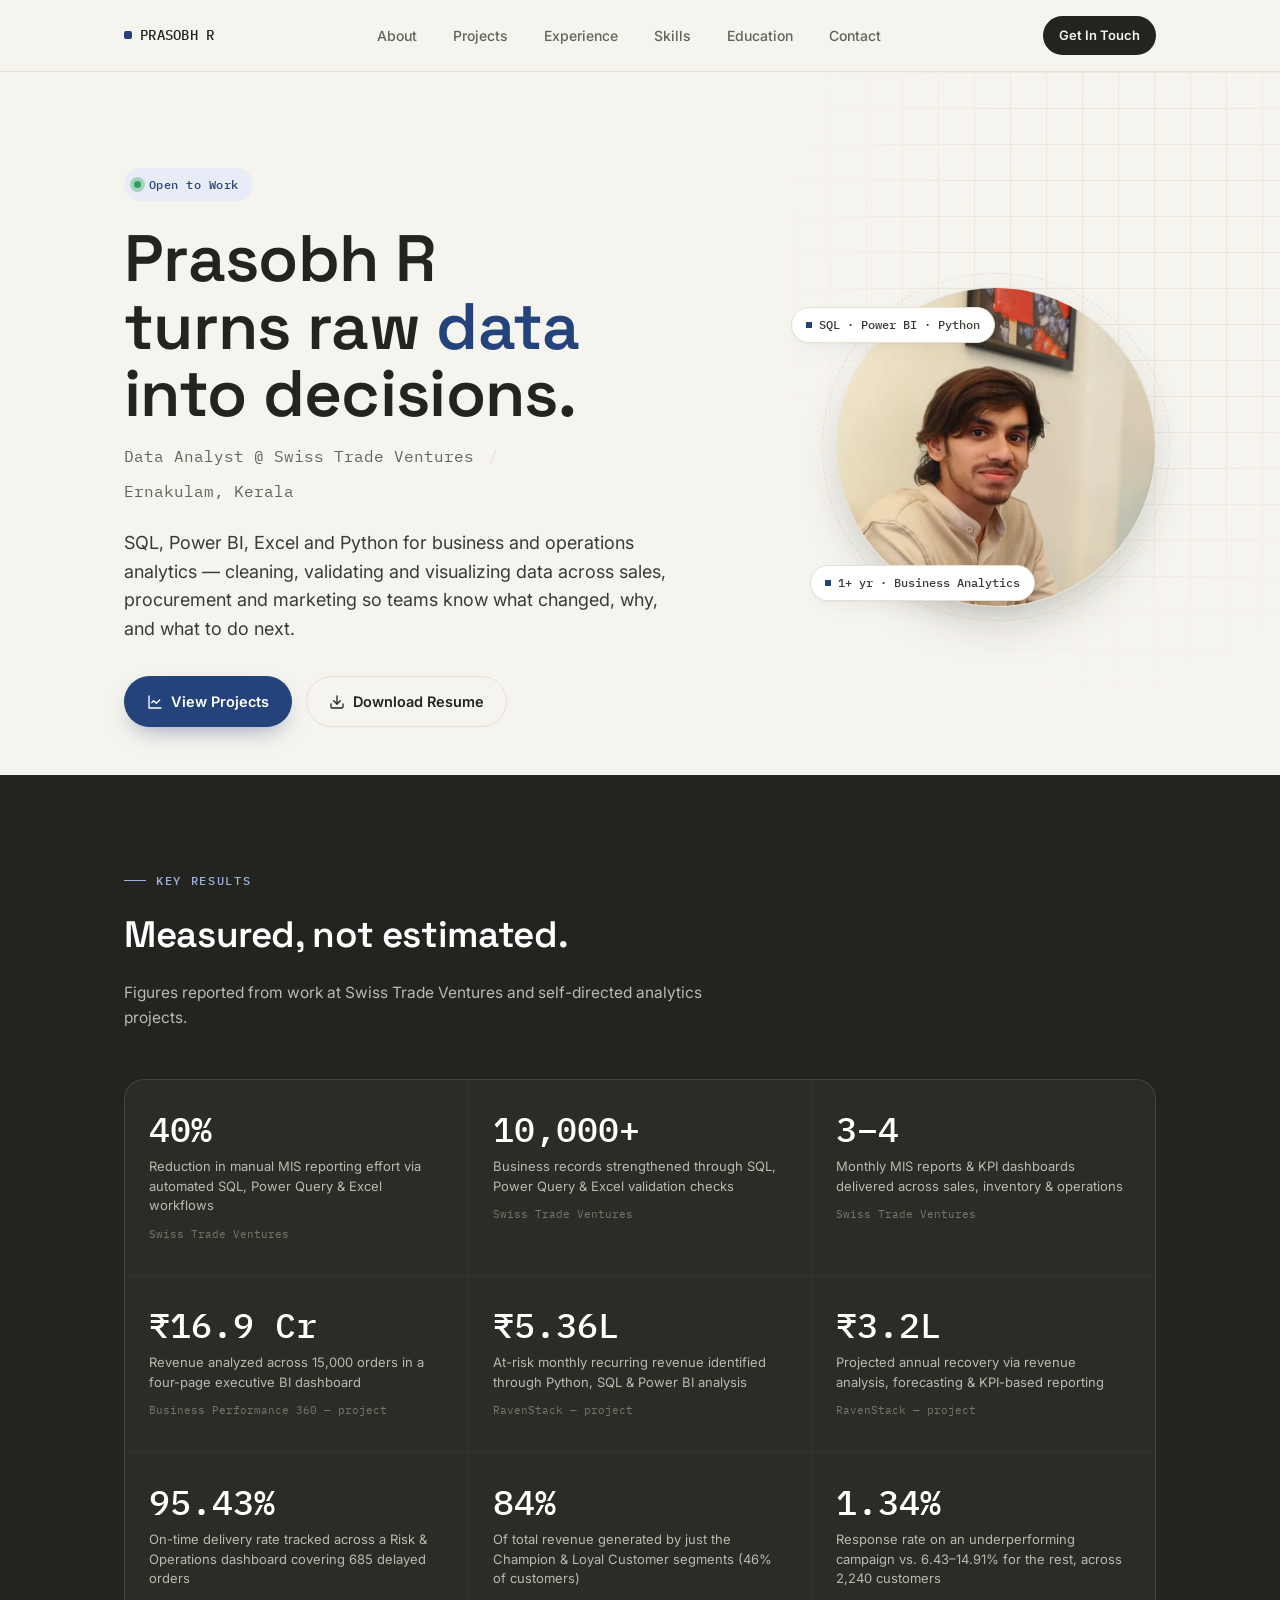
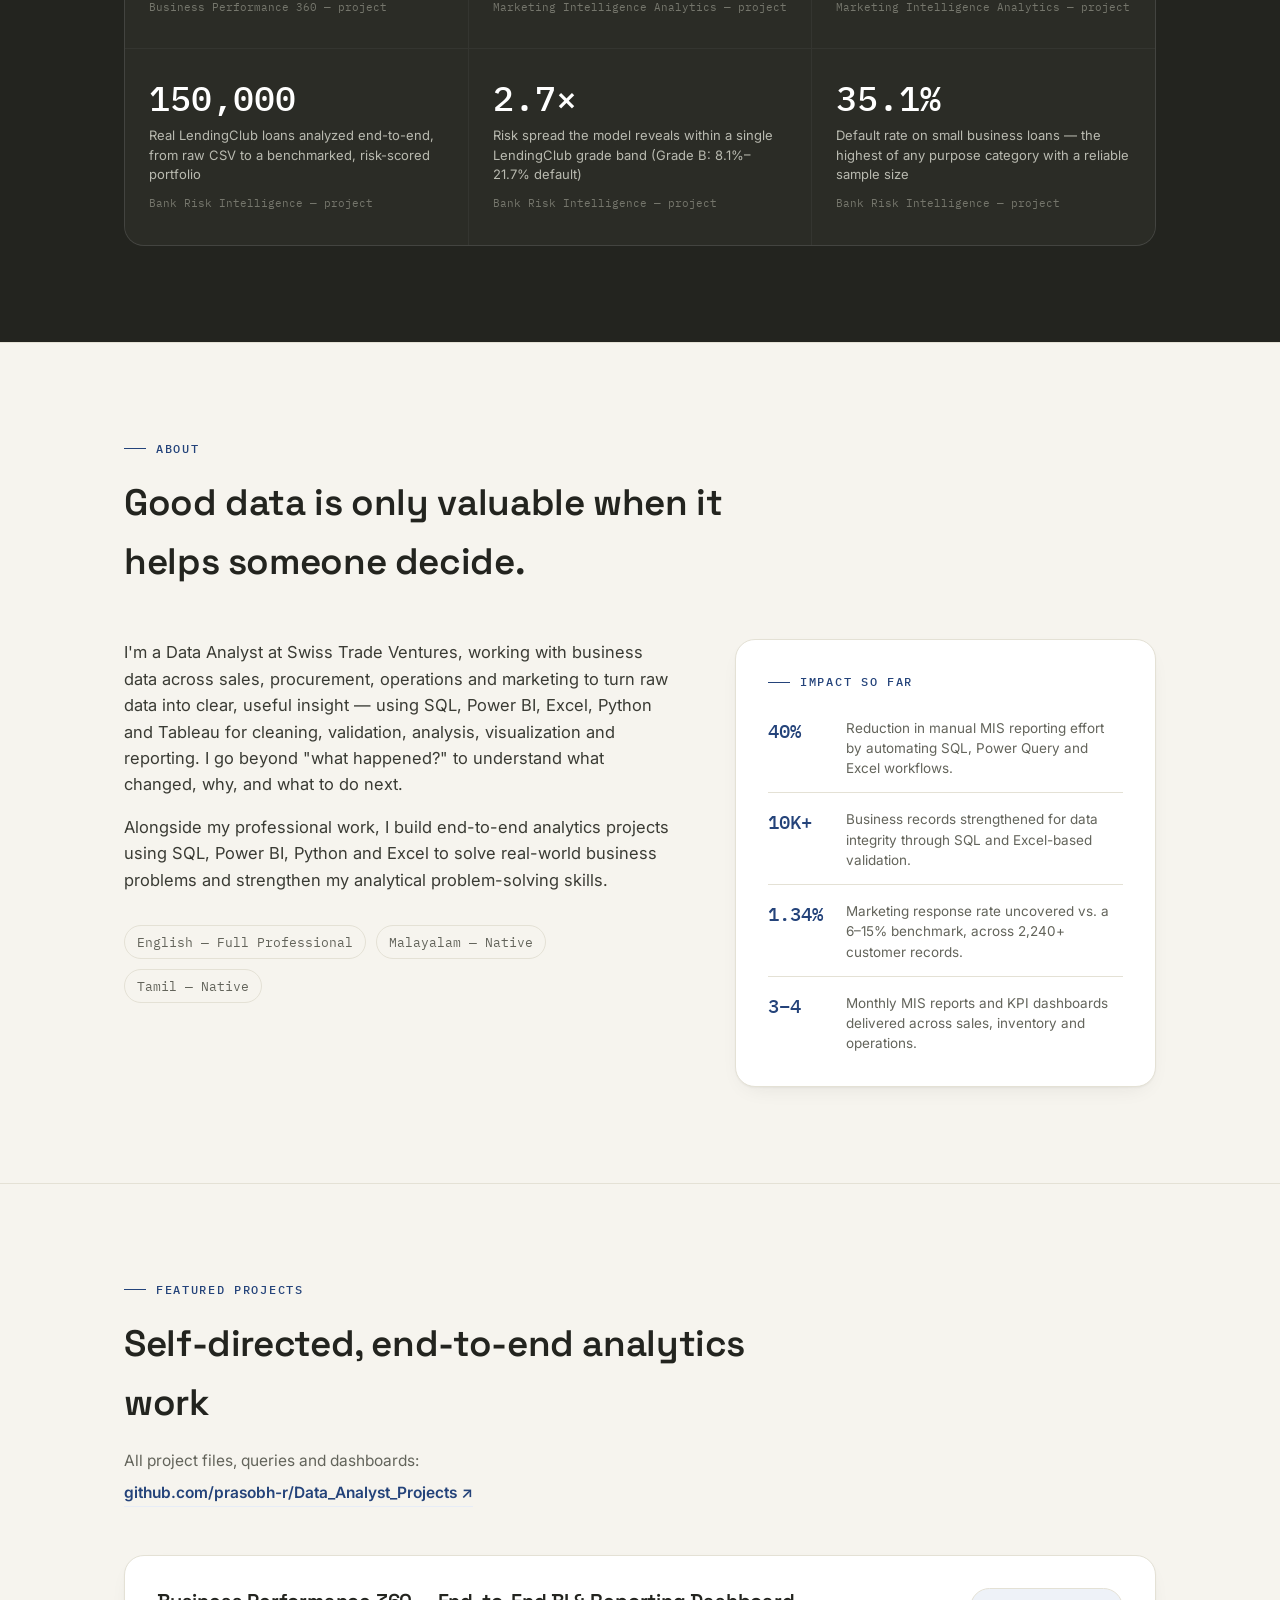
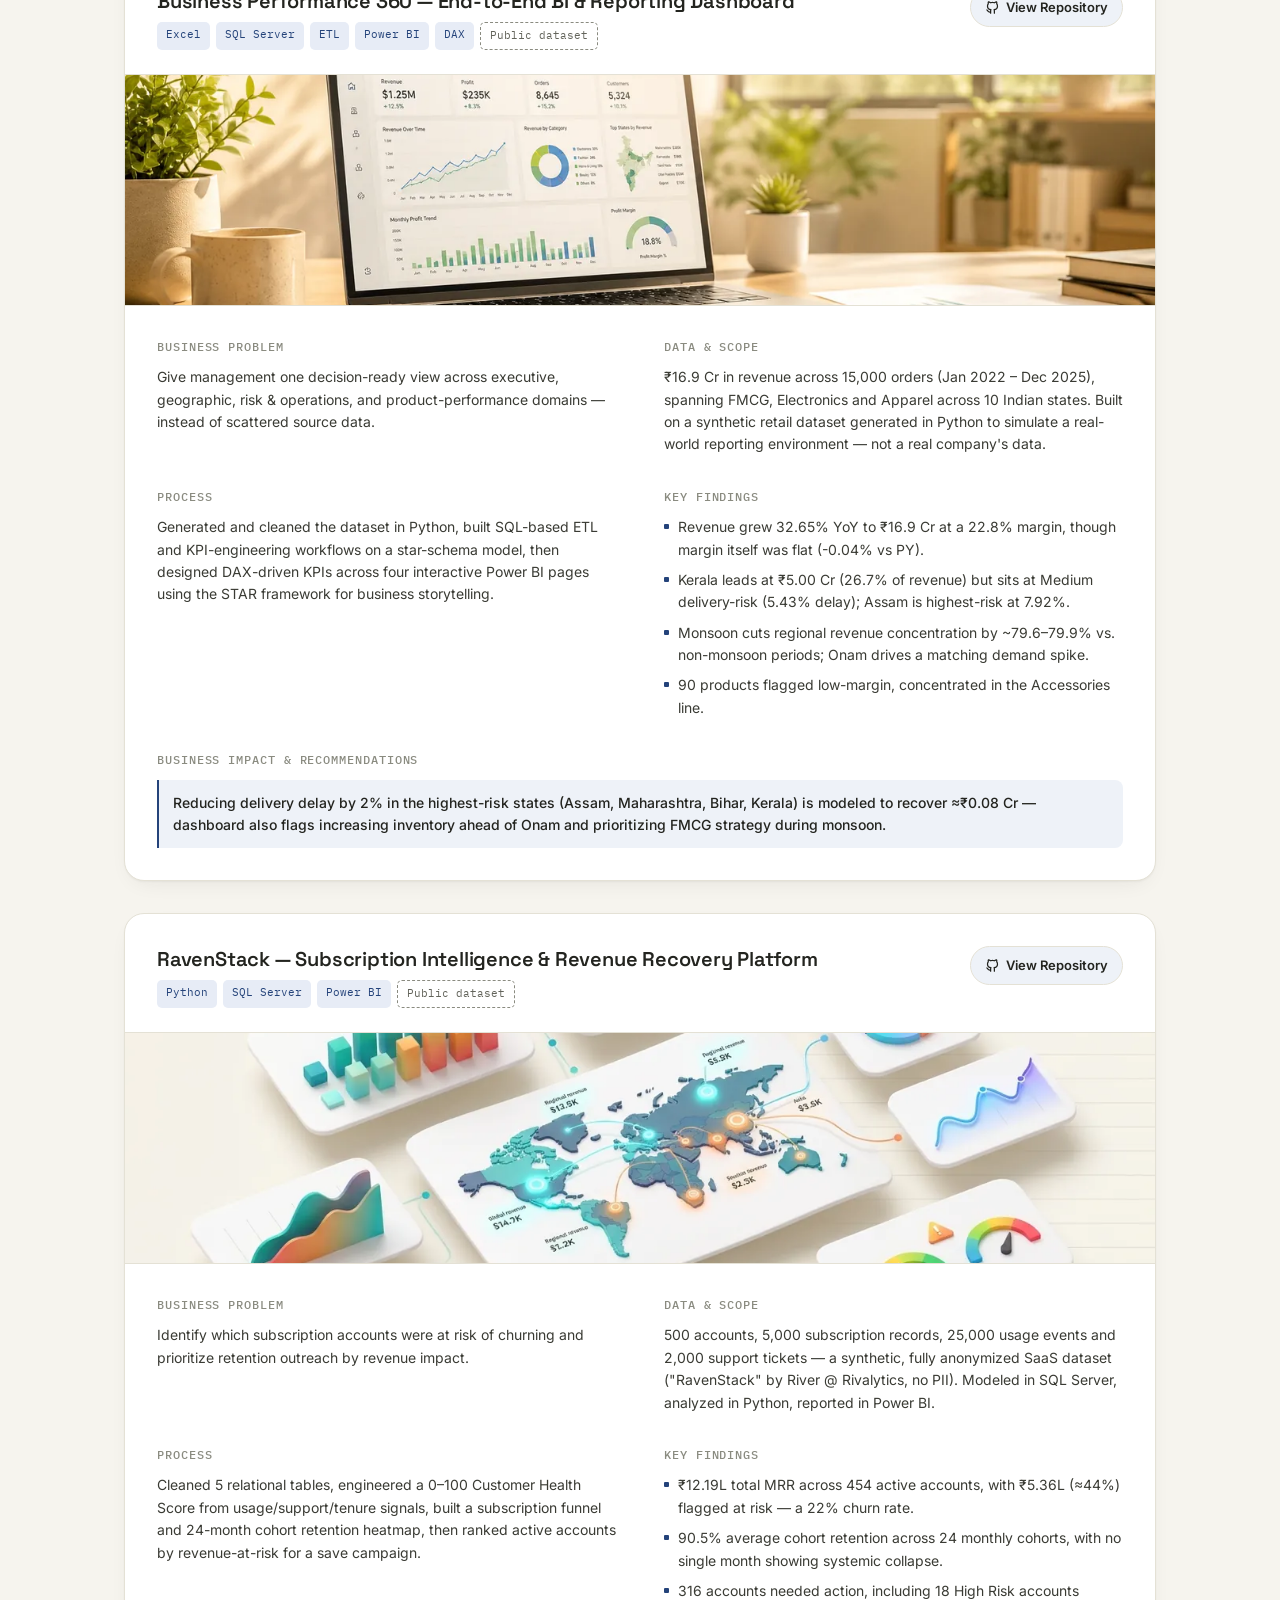
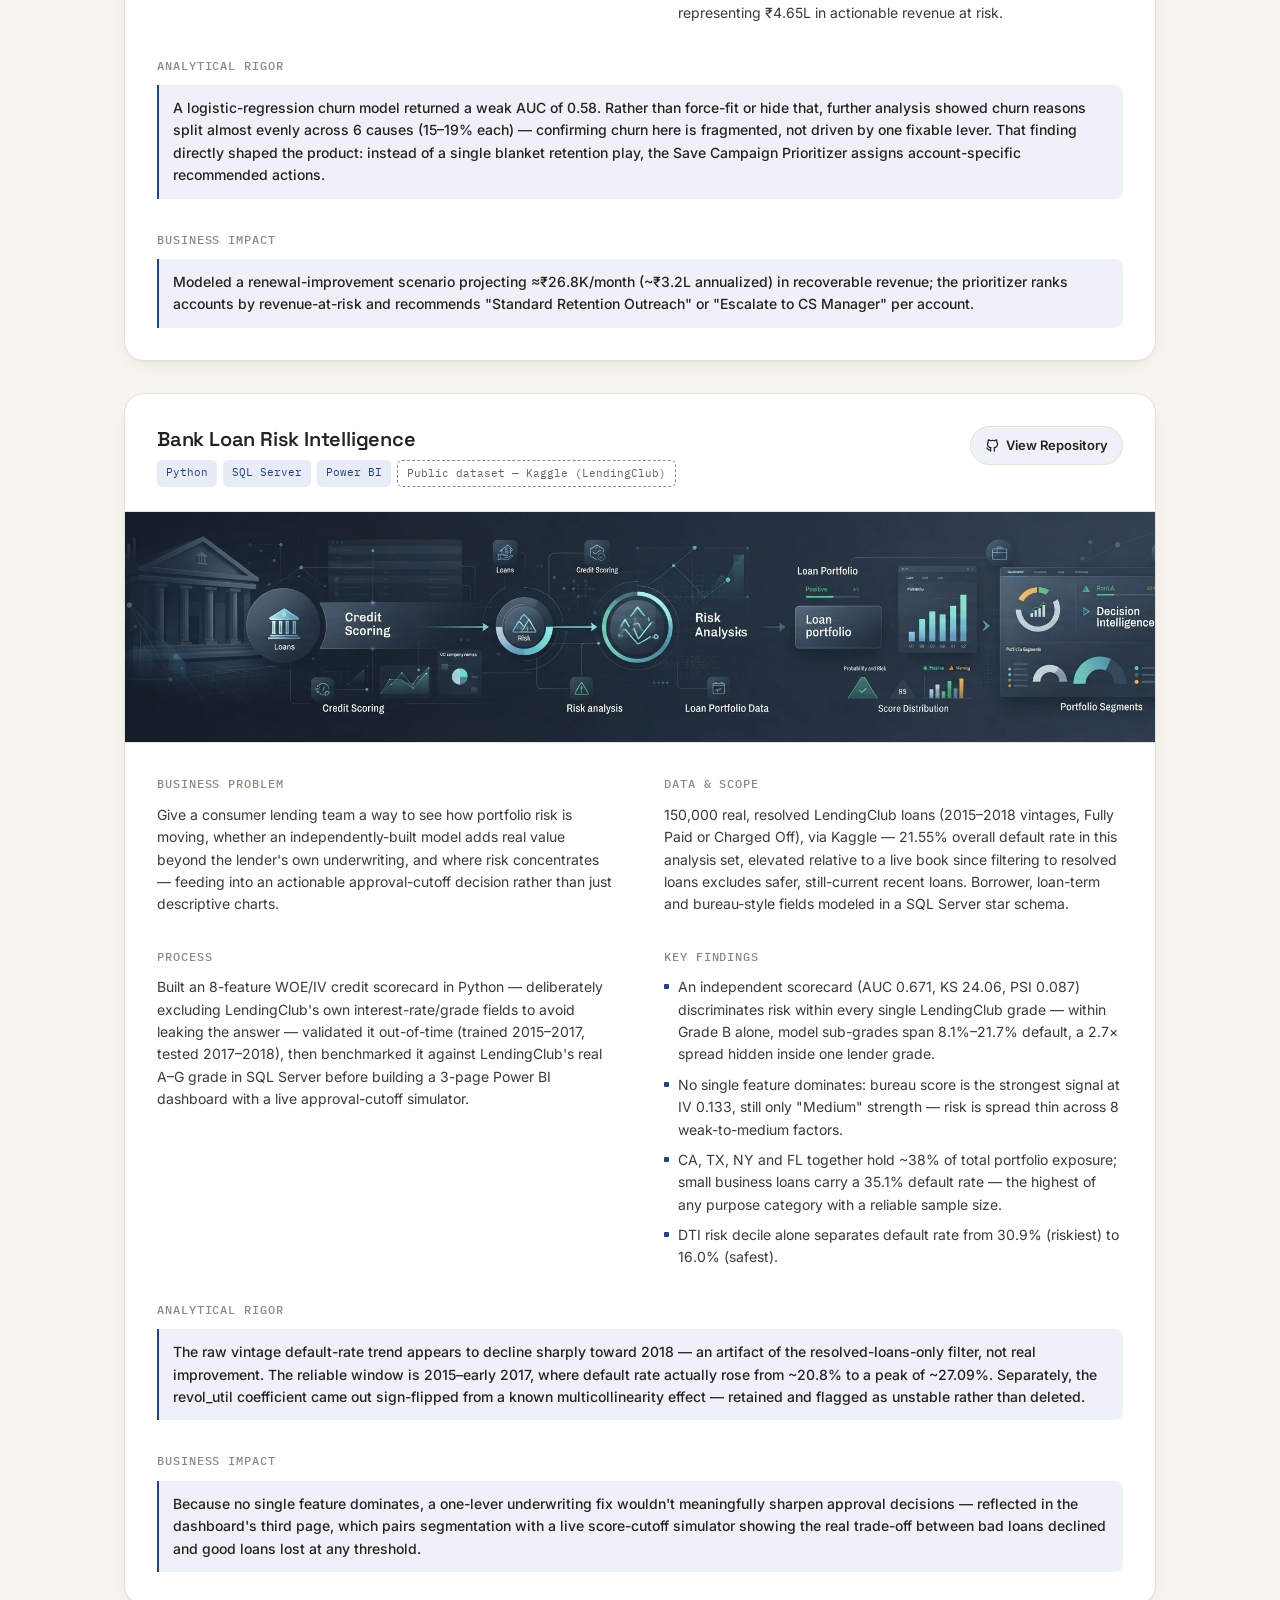
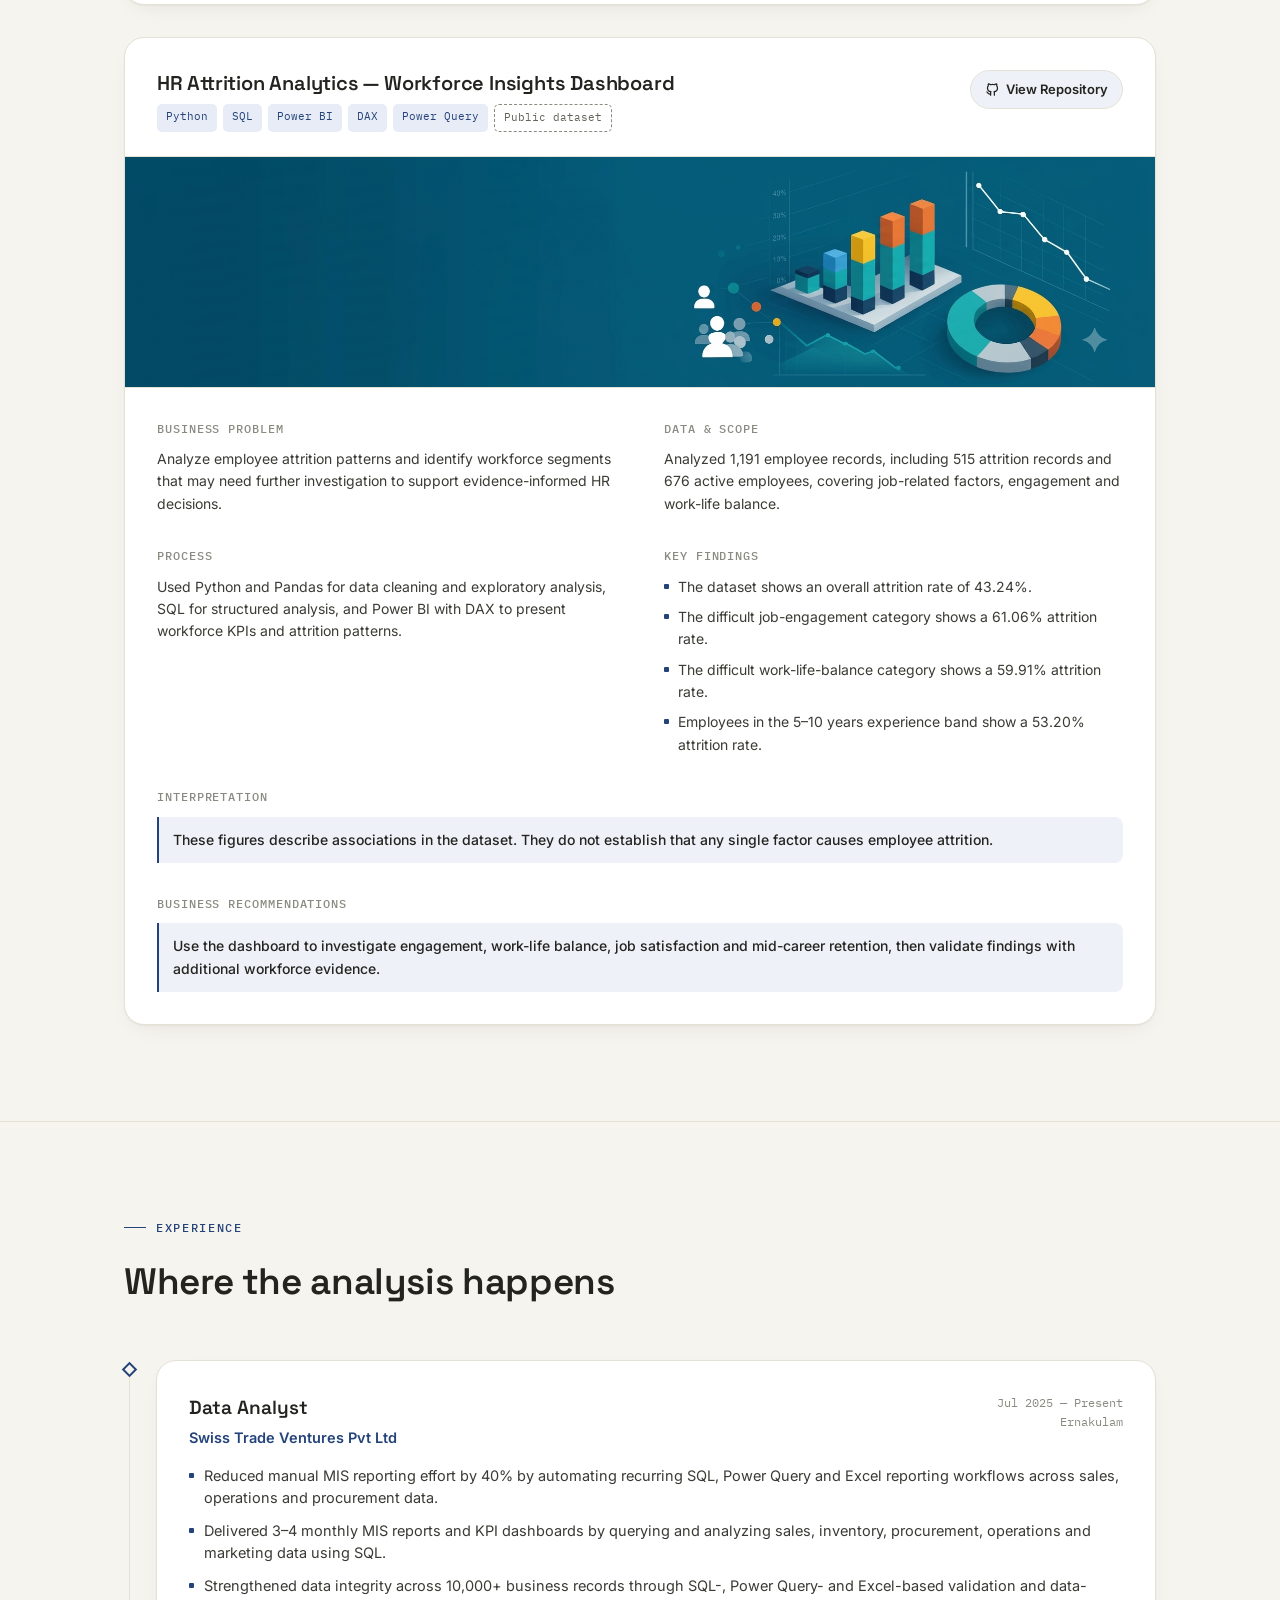
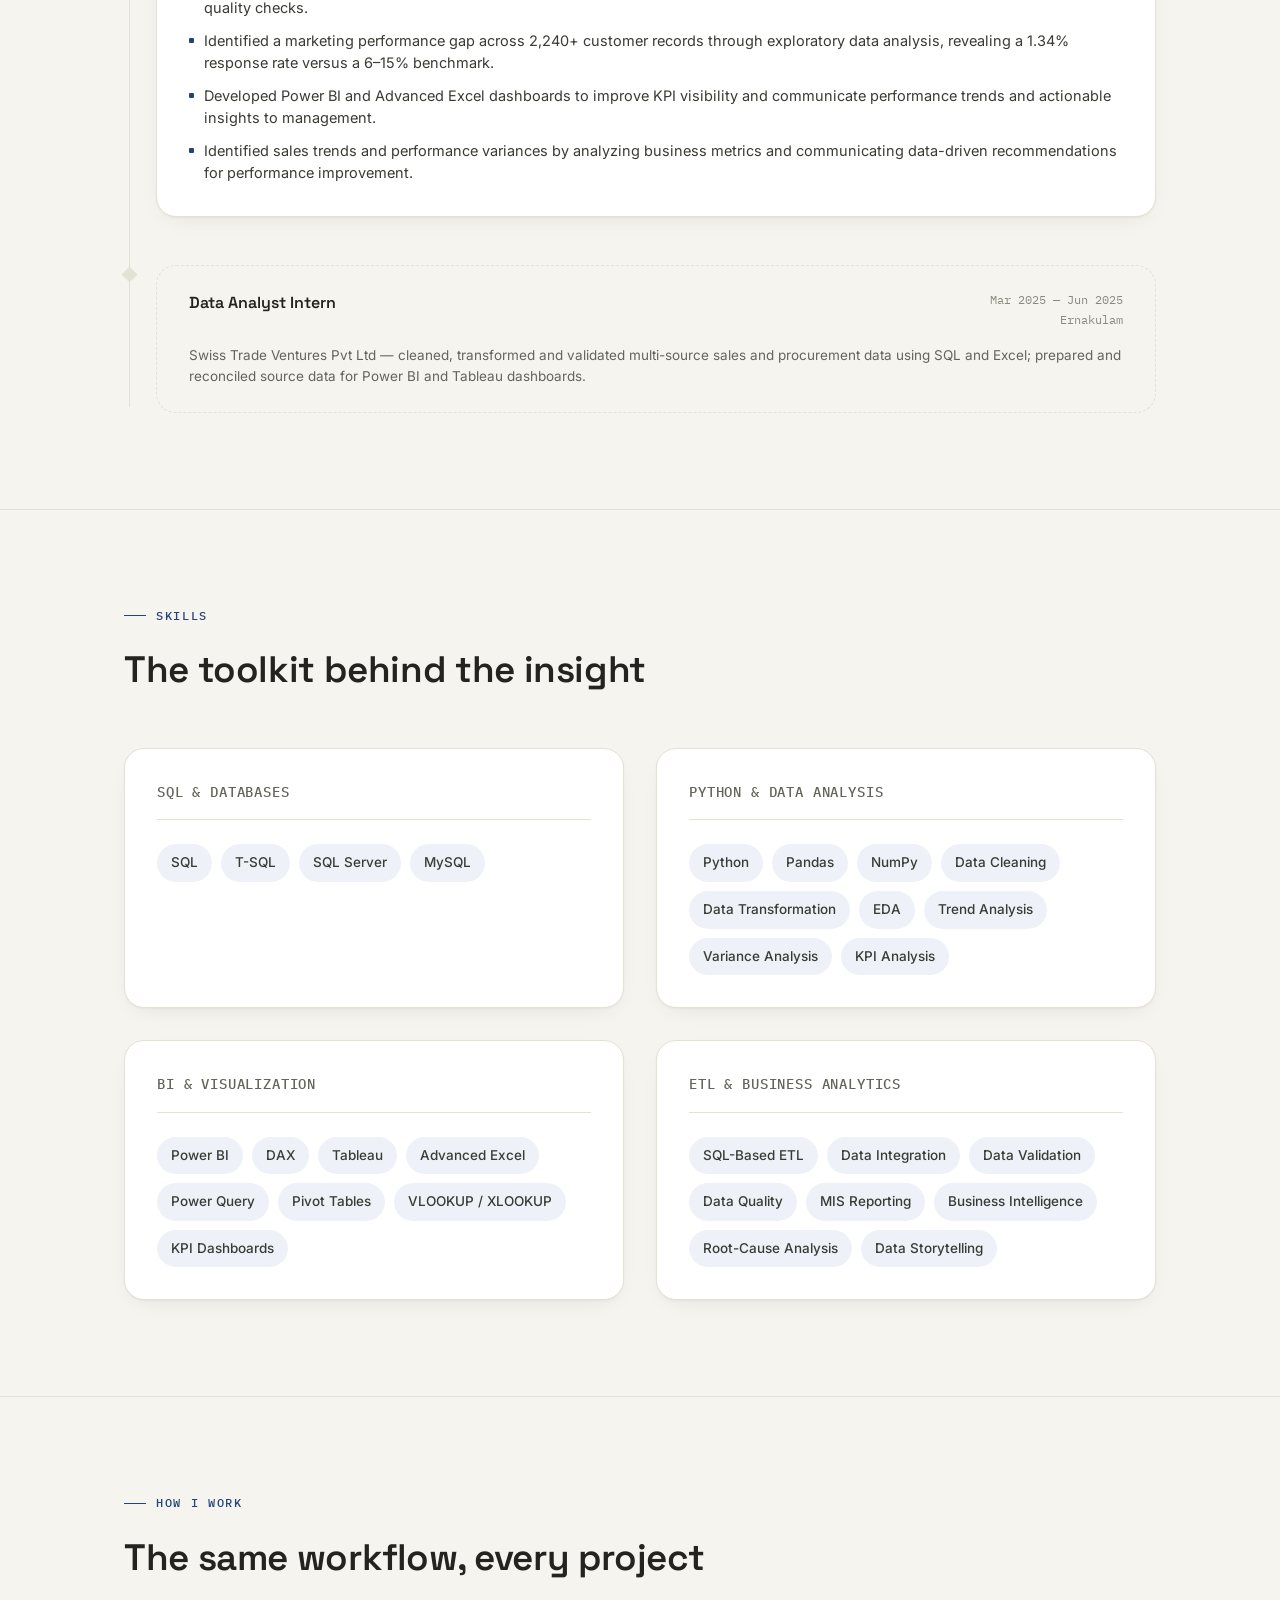
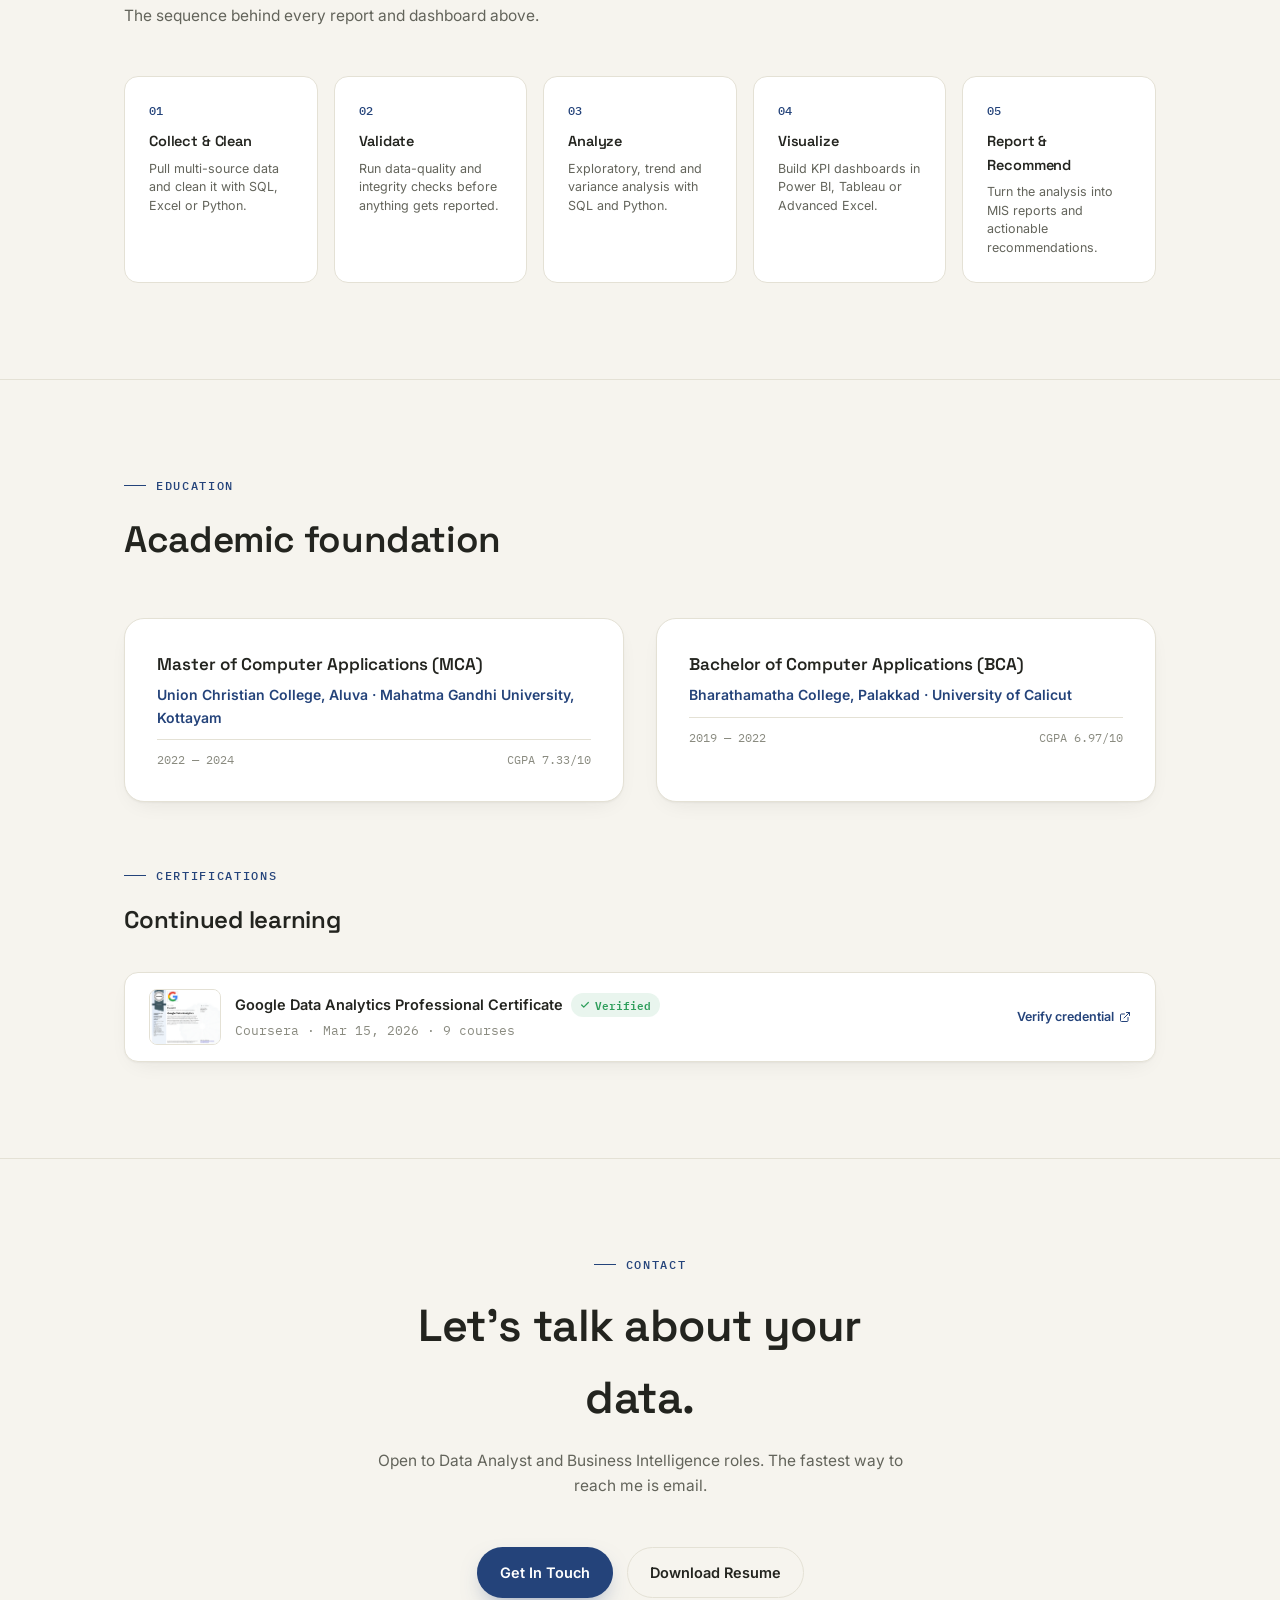
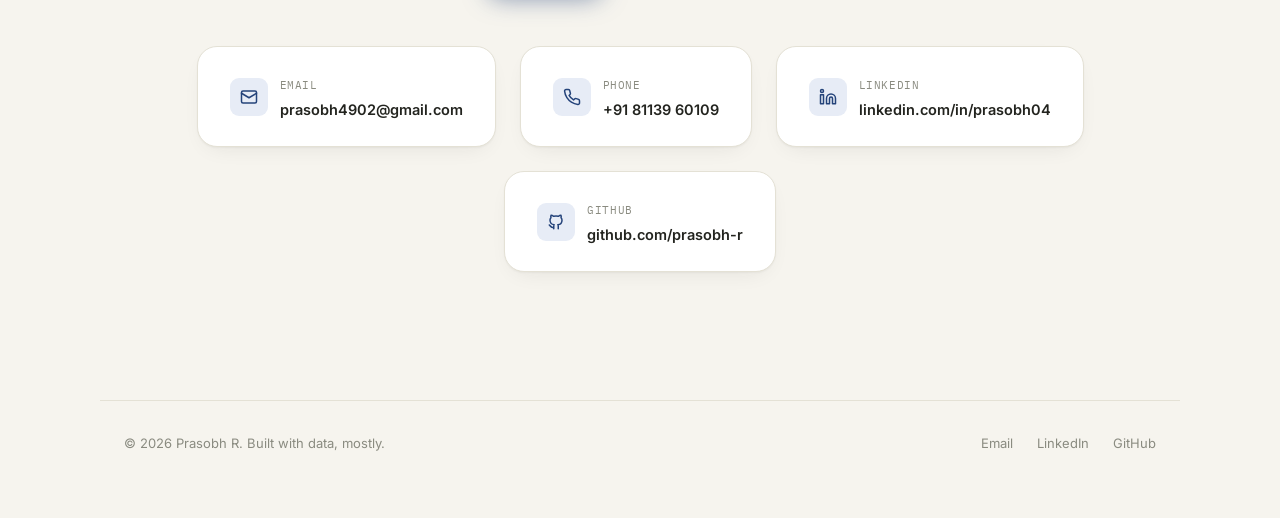
==== commit e42475c7: "Merge portfolio updates and add HR Attrition project" ====
--- a/index.html
+++ b/index.html
@@ -144,7 +144,7 @@
           <div class="src">Swiss Trade Ventures</div>
         </div>
         <div class="result-cell">
-          <div class="num">5–7</div>
+          <div class="num">3–4</div>
           <div class="label">Monthly MIS reports &amp; KPI dashboards delivered across sales, inventory &amp; operations</div>
           <div class="src">Swiss Trade Ventures</div>
         </div>
@@ -177,6 +177,21 @@
           <div class="num">1.34%</div>
           <div class="label">Response rate on an underperforming campaign vs. 6.43–14.91% for the rest, across 2,240 customers</div>
           <div class="src">Marketing Intelligence Analytics — project</div>
+        </div>
+        <div class="result-cell">
+          <div class="num">150,000</div>
+          <div class="label">Real LendingClub loans analyzed end-to-end, from raw CSV to a benchmarked, risk-scored portfolio</div>
+          <div class="src">Bank Risk Intelligence — project</div>
+        </div>
+        <div class="result-cell">
+          <div class="num">2.7×</div>
+          <div class="label">Risk spread the model reveals within a single LendingClub grade band (Grade B: 8.1%–21.7% default)</div>
+          <div class="src">Bank Risk Intelligence — project</div>
+        </div>
+        <div class="result-cell">
+          <div class="num">35.1%</div>
+          <div class="label">Default rate on small business loans — the highest of any purpose category with a reliable sample size</div>
+          <div class="src">Bank Risk Intelligence — project</div>
         </div>
       </div>
     </div>
@@ -217,7 +232,7 @@
               <span class="desc">Marketing response rate uncovered vs. a 6–15% benchmark, across 2,240+ customer records.</span>
             </li>
             <li>
-              <span class="num">5–7</span>
+              <span class="num">3–4</span>
               <span class="desc">Monthly MIS reports and KPI dashboards delivered across sales, inventory and operations.</span>
             </li>
           </ul>
@@ -237,233 +252,9 @@
         <p class="projects-note">All project files, queries and dashboards: <a href="https://github.com/prasobh-r/Data_Analyst_Projects" target="_blank" rel="noopener">github.com/prasobh-r/Data_Analyst_Projects ↗</a></p>
       </div>
 
-      <div class="case-list">
-
-        <!-- Project 1: Business Performance 360 -->
-        <article class="case-card reveal">
-          <div class="case-head">
-            <div>
-              <h3>Business Performance 360 — End-to-End BI &amp; Reporting Dashboard</h3>
-              <div class="case-tags"><span>Excel</span><span>SQL Server</span><span>ETL</span><span>Power BI</span><span>DAX</span><span class="dataset-tag">Synthetic dataset</span></div>
-            </div>
-            <a class="case-link" href="https://github.com/prasobh-r/Data_Analyst_Projects/tree/main/business-performance-360-dashboard" target="_blank" rel="noopener">
-              <svg width="15" height="15" viewBox="0 0 24 24" fill="none" stroke="currentColor" stroke-width="2" stroke-linecap="round" stroke-linejoin="round"><path d="M9 19c-4.3 1.4-4.3-2.5-6-3m12 5v-3.5c0-1 .1-1.4-.5-2 2.8-.3 5.5-1.4 5.5-6a4.6 4.6 0 0 0-1.3-3.2 4.2 4.2 0 0 0-.1-3.2s-1.1-.3-3.5 1.3a12.3 12.3 0 0 0-6.2 0C6.5 2.8 5.4 3.1 5.4 3.1a4.2 4.2 0 0 0-.1 3.2A4.6 4.6 0 0 0 4 9.5c0 4.6 2.7 5.7 5.5 6-.6.6-.6 1.2-.5 2V21"/></svg>
-              View Repository
-            </a>
-          </div>
-          <div class="case-cover-simple">
-            <img src="images/cover-bp360.png" alt="" role="presentation">
-          </div>
-          <div class="case-body">
-            <div class="case-field">
-              <h4>Business Problem</h4>
-              <p>Give management one decision-ready view across executive, geographic, risk &amp; operations, and product-performance domains — instead of scattered source data.</p>
-            </div>
-            <div class="case-field">
-              <h4>Data &amp; Scope</h4>
-              <p>₹16.9 Cr in revenue across 15,000 orders (Jan 2022 – Dec 2025), spanning FMCG, Electronics and Apparel across 10 Indian states. Built on a synthetic retail dataset generated in Python to simulate a real-world reporting environment — not a real company's data.</p>
-            </div>
-            <div class="case-field">
-              <h4>Process</h4>
-              <p>Generated and cleaned the dataset in Python, built SQL-based ETL and KPI-engineering workflows on a star-schema model, then designed DAX-driven KPIs across four interactive Power BI pages using the STAR framework for business storytelling.</p>
-            </div>
-            <div class="case-field">
-              <h4>Key Findings</h4>
-              <ul>
-                <li>Revenue grew 32.65% YoY to ₹16.9 Cr at a 22.8% margin, though margin itself was flat (‑0.04% vs PY).</li>
-                <li>Kerala leads at ₹5.00 Cr (26.7% of revenue) but sits at Medium delivery-risk (5.43% delay); Assam is highest-risk at 7.92%.</li>
-                <li>Monsoon cuts regional revenue concentration by ~79.6–79.9% vs. non-monsoon periods; Onam drives a matching demand spike.</li>
-                <li>90 products flagged low-margin, concentrated in the Accessories line.</li>
-              </ul>
-            </div>
-            <div class="case-field full">
-              <h4>Business Impact &amp; Recommendations</h4>
-              <div class="case-finding">Reducing delivery delay by 2% in the highest-risk states (Assam, Maharashtra, Bihar, Kerala) is modeled to recover ≈₹0.08 Cr — dashboard also flags increasing inventory ahead of Onam and prioritizing FMCG strategy during monsoon.</div>
-            </div>
-          </div>
-        </article>
-
-        <!-- Project 2: RavenStack -->
-        <article class="case-card reveal">
-          <div class="case-head">
-            <div>
-              <h3>RavenStack — Subscription Intelligence &amp; Revenue Recovery Platform</h3>
-              <div class="case-tags"><span>Python</span><span>SQL Server</span><span>Power BI</span><span class="dataset-tag">Synthetic dataset</span></div>
-            </div>
-            <a class="case-link" href="https://github.com/prasobh-r/Data_Analyst_Projects/tree/main/ravenstack-subscription-intelligence" target="_blank" rel="noopener">
-              <svg width="15" height="15" viewBox="0 0 24 24" fill="none" stroke="currentColor" stroke-width="2" stroke-linecap="round" stroke-linejoin="round"><path d="M9 19c-4.3 1.4-4.3-2.5-6-3m12 5v-3.5c0-1 .1-1.4-.5-2 2.8-.3 5.5-1.4 5.5-6a4.6 4.6 0 0 0-1.3-3.2 4.2 4.2 0 0 0-.1-3.2s-1.1-.3-3.5 1.3a12.3 12.3 0 0 0-6.2 0C6.5 2.8 5.4 3.1 5.4 3.1a4.2 4.2 0 0 0-.1 3.2A4.6 4.6 0 0 0 4 9.5c0 4.6 2.7 5.7 5.5 6-.6.6-.6 1.2-.5 2V21"/></svg>
-              View Repository
-            </a>
-          </div>
-          <div class="case-cover-simple">
-            <img src="images/cover-ravenstack.png" alt="" role="presentation">
-          </div>
-          <div class="case-body">
-            <div class="case-field">
-              <h4>Business Problem</h4>
-              <p>Identify which subscription accounts were at risk of churning and prioritize retention outreach by revenue impact.</p>
-            </div>
-            <div class="case-field">
-              <h4>Data &amp; Scope</h4>
-              <p>500 accounts, 5,000 subscription records, 25,000 usage events and 2,000 support tickets — a synthetic, fully anonymized SaaS dataset ("RavenStack" by River @ Rivalytics, no PII). Modeled in SQL Server, analyzed in Python, reported in Power BI.</p>
-            </div>
-            <div class="case-field">
-              <h4>Process</h4>
-              <p>Cleaned 5 relational tables, engineered a 0–100 Customer Health Score from usage/support/tenure signals, built a subscription funnel and 24-month cohort retention heatmap, then ranked active accounts by revenue-at-risk for a save campaign.</p>
-            </div>
-            <div class="case-field">
-              <h4>Key Findings</h4>
-              <ul>
-                <li>₹12.19L total MRR across 454 active accounts, with ₹5.36L (≈44%) flagged at risk — a 22% churn rate.</li>
-                <li>90.5% average cohort retention across 24 monthly cohorts, with no single month showing systemic collapse.</li>
-                <li>316 accounts needed action, including 18 High Risk accounts representing ₹4.65L in actionable revenue at risk.</li>
-              </ul>
-            </div>
-            <div class="case-field full">
-              <h4>Analytical Rigor</h4>
-              <div class="case-finding">A logistic-regression churn model returned a weak AUC of 0.58. Rather than force-fit or hide that, further analysis showed churn reasons split almost evenly across 6 causes (15–19% each) — confirming churn here is fragmented, not driven by one fixable lever. That finding directly shaped the product: instead of a single blanket retention play, the Save Campaign Prioritizer assigns account-specific recommended actions.</div>
-            </div>
-            <div class="case-field full">
-              <h4>Business Impact</h4>
-              <div class="case-finding">Modeled a renewal-improvement scenario projecting ≈₹26.8K/month (~₹3.2L annualized) in recoverable revenue; the prioritizer ranks accounts by revenue-at-risk and recommends "Standard Retention Outreach" or "Escalate to CS Manager" per account.</div>
-            </div>
-          </div>
-        </article>
-
-  <!-- Project 3: Marketing Intelligence Analytics 
-        <article class="case-card reveal">
-          <div class="case-head">
-            <div>
-              <h3>Marketing Intelligence Analytics</h3>
-              <div class="case-tags"><span>SQL Server</span><span>T-SQL</span><span>Excel</span><span class="dataset-tag">Public dataset — Maven Analytics</span></div>
-            </div>
-            <a class="case-link" href="https://github.com/prasobh-r/Data_Analyst_Projects/tree/main/marketing-intelligence-analytics" target="_blank" rel="noopener">
-              <svg width="15" height="15" viewBox="0 0 24 24" fill="none" stroke="currentColor" stroke-width="2" stroke-linecap="round" stroke-linejoin="round"><path d="M9 19c-4.3 1.4-4.3-2.5-6-3m12 5v-3.5c0-1 .1-1.4-.5-2 2.8-.3 5.5-1.4 5.5-6a4.6 4.6 0 0 0-1.3-3.2 4.2 4.2 0 0 0-.1-3.2s-1.1-.3-3.5 1.3a12.3 12.3 0 0 0-6.2 0C6.5 2.8 5.4 3.1 5.4 3.1a4.2 4.2 0 0 0-.1 3.2A4.6 4.6 0 0 0 4 9.5c0 4.6 2.7 5.7 5.5 6-.6.6-.6 1.2-.5 2V21"/></svg>
-              View Repository
-            </a>
-          </div>
-          <div class="case-cover-simple">
-            <img src="images/cover-marketing.png" alt="" role="presentation">
-          </div>
-          <div class="case-body">
-            <div class="case-field">
-              <h4>Business Problem</h4>
-              <p>Evaluate marketing campaign performance to understand how customer segments were actually responding.</p>
-            </div>
-            <div class="case-field">
-              <h4>Data &amp; Scope</h4>
-              <p>Public "Marketing Campaign" dataset (Jack Daoud, via Maven Analytics) — 2,240 customers, 28 fields, joined into a star schema in SQL Server. The dataset has no campaign cost data, so this project reports response/revenue impact only, not ROI or CAC.</p>
-            </div>
-            <div class="case-field">
-              <h4>Process</h4>
-              <p>Built an RFM (Recency, Frequency, Monetary) segmentation model in T-SQL using NTILE(5), then joined segment membership to campaign response and spend to test whether segment predicted response.</p>
-            </div>
-            <div class="case-field">
-              <h4>Key Findings</h4>
-              <ul>
-                <li>Champions + Loyal Customers are 46% of customers but generate 84% of total revenue.</li>
-                <li>Campaign2 converted at just 1.34% — roughly 5× lower than the next-worst campaign (6.43%–14.91% for the other five).</li>
-                <li>RFM segment predicted response directly: Champions 32.73% vs. At Risk 4.33% vs. Lost 0.00%.</li>
-                <li>Customers who accepted ≥1 campaign spent 2.19× more on average (₹1,001 vs. ₹458) — a correlation, not proof campaigns caused the extra spend.</li>
-                <li>Wine spend (₹6.8L) nearly equals all other five categories combined; Spain alone is 49% of the customer base.</li>
-              </ul>
-            </div>
-            <div class="case-field full">
-              <h4>Recommendation</h4>
-              <p>Protect the Champion/Loyal segment (46% of customers, 84% of revenue) with retention priority over broad discounting; investigate Campaign2's targeting and offer before reusing it; and use RFM segment as a targeting filter going forward — Champions respond at 7.6× the rate of At Risk customers.</p>
-            </div>
-          </div>
-        </article> -->
-        <!-- Project 4: HR Attrition Analytics -->
-        <article class="case-card reveal">
-          <div class="case-head">
-            <div>
-              <h3>HR Attrition Analytics — Workforce Insights Dashboard</h3>
-              <div class="case-tags">
-                <span>Python</span>
-                <span>SQL</span>
-                <span>Power BI</span>
-                <span>DAX</span>
-                <span>Power Query</span>
-                <span class="dataset-tag">Public dataset</span>
-              </div>
-            </div>
-            <a class="case-link"
-               href="https://github.com/prasobh-r/Data_Analyst_Projects/tree/main/HR-Attrition-Analytics"
-               target="_blank" rel="noopener">
-              View Repository ↗
-            </a>
-          </div>
-
-          <div class="case-cover-simple">
-            <img src="images/cover-hr-attrition.png"
-                 alt="HR Attrition Analytics Power BI dashboard"
-                 loading="lazy">
-          </div>
-
-          <div class="case-body">
-            <div class="case-field">
-              <h4>Business Problem</h4>
-              <p>
-                Understand employee attrition patterns and identify workforce
-                segments that may need further investigation to support
-                evidence-informed HR decisions.
-              </p>
-            </div>
-
-            <div class="case-field">
-              <h4>Data &amp; Scope</h4>
-              <p>
-                Analyzed 1,191 employee records from the Saudi Employee
-                Attrition dataset, covering employee demographics, job-related
-                factors, job satisfaction, engagement and work-life balance.
-              </p>
-            </div>
-
-            <div class="case-field">
-              <h4>Process</h4>
-              <p>
-                Used Python and Pandas for data cleaning and exploratory
-                analysis, SQL for structured analysis, and Power BI with DAX
-                to present workforce KPIs, attrition patterns and interactive
-                dashboard insights.
-              </p>
-            </div>
-
-            <div class="case-field">
-              <h4>Key Findings</h4>
-              <ul>
-                <li>
-                  Analyzed 1,191 employee records, including 515 attrition
-                  records and 676 active employees.
-                </li>
-                <li>
-                  Observed an overall attrition rate of 43.24% in the dataset.
-                </li>
-                <li>
-                  The difficult job-engagement category showed a 61.06%
-                  attrition rate, while the difficult work-life-balance
-                  category showed 59.91%.
-                </li>
-                <li>
-                  Employees in the 5–10 years experience band showed a
-                  53.20% attrition rate.
-                </li>
-              </ul>
-            </div>
-
-            <div class="case-field full">
-              <h4>Business Recommendations</h4>
-              <div class="case-finding">
-                Use the dashboard to investigate employee engagement,
-                work-life balance, job satisfaction and mid-career retention.
-                These are observed associations in the dataset and do not
-                establish that any single factor causes employee attrition.
-              </div>
-            </div>
-          </div>
-        </article>
-
+      <div class="case-list" id="caseList">
+        <!-- Rendered automatically by projects.js from the PROJECTS array. -->
+        <!-- To add a project, edit projects.js — do not edit this section directly. -->
       </div>
     </div>
   </section>
@@ -490,7 +281,7 @@
             </div>
             <ul class="tl-bullets">
               <li>Reduced manual MIS reporting effort by 40% by automating recurring SQL, Power Query and Excel reporting workflows across sales, operations and procurement data.</li>
-              <li>Delivered 5–7 monthly MIS reports and KPI dashboards by querying and analyzing sales, inventory, procurement, operations and marketing data using SQL.</li>
+              <li>Delivered 3–4 monthly MIS reports and KPI dashboards by querying and analyzing sales, inventory, procurement, operations and marketing data using SQL.</li>
               <li>Strengthened data integrity across 10,000+ business records through SQL-, Power Query- and Excel-based validation and data-quality checks.</li>
               <li>Identified a marketing performance gap across 2,240+ customer records through exploratory data analysis, revealing a 1.34% response rate versus a 6–15% benchmark.</li>
               <li>Developed Power BI and Advanced Excel dashboards to improve KPI visibility and communicate performance trends and actionable insights to management.</li>
@@ -688,6 +479,7 @@
   <svg width="18" height="18" viewBox="0 0 24 24" fill="none" stroke="currentColor" stroke-width="2" stroke-linecap="round" stroke-linejoin="round"><path d="m18 15-6-6-6 6"/></svg>
 </button>
 
+<script src="projects.js" defer></script>
 <script src="script.js" defer></script>
 </body>
 </html>
--- a/style.css
+++ b/style.css
@@ -1,439 +1,439 @@
-  :root{
-    --paper:#F6F4EE;
-    --paper-raised:#FFFFFF;
-    --ink:#23241F;
-    --ink-soft:#3A3B34;
-    --slate:#63645B;
-    --slate-light:#8A8B80;
-    --hairline:#E4E1D5;
-    --accent:#24437A;
-    --accent-bright:#3860AA;
-    --accent-soft:#E7ECF6;
-    --accent-soft-2:#EEF2F8;
-    --good:#2E9E5B;
-    --radius-lg:20px;
-    --radius-md:14px;
-    --radius-sm:10px;
-    --space-1:8px;
-    --space-2:16px;
-    --space-3:24px;
-    --space-4:32px;
-    --space-5:48px;
-    --space-6:64px;
-    --space-7:96px;
-    --maxw:1080px;
-    --font-display:'Space Grotesk', sans-serif;
-    --font-body:'Inter', sans-serif;
-    --font-mono:'IBM Plex Mono', monospace;
-    --shadow-card: 0 1px 2px rgba(35,36,31,0.04), 0 8px 24px -12px rgba(35,36,31,0.12);
-    --shadow-card-hover: 0 4px 8px rgba(35,36,31,0.05), 0 16px 40px -16px rgba(35,36,31,0.18);
-    --ease: cubic-bezier(0.16, 1, 0.3, 1);
+:root{
+  --paper:#F6F4EE;
+  --paper-raised:#FFFFFF;
+  --ink:#23241F;
+  --ink-soft:#3A3B34;
+  --slate:#63645B;
+  --slate-light:#8A8B80;
+  --hairline:#E4E1D5;
+  --accent:#24437A;
+  --accent-bright:#3860AA;
+  --accent-soft:#E7ECF6;
+  --accent-soft-2:#EEF2F8;
+  --good:#2E9E5B;
+  --radius-lg:20px;
+  --radius-md:14px;
+  --radius-sm:10px;
+  --space-1:8px;
+  --space-2:16px;
+  --space-3:24px;
+  --space-4:32px;
+  --space-5:48px;
+  --space-6:64px;
+  --space-7:96px;
+  --maxw:1080px;
+  --font-display:'Space Grotesk', sans-serif;
+  --font-body:'Inter', sans-serif;
+  --font-mono:'IBM Plex Mono', monospace;
+  --shadow-card: 0 1px 2px rgba(35,36,31,0.04), 0 8px 24px -12px rgba(35,36,31,0.12);
+  --shadow-card-hover: 0 4px 8px rgba(35,36,31,0.05), 0 16px 40px -16px rgba(35,36,31,0.18);
+  --ease: cubic-bezier(0.16, 1, 0.3, 1);
+}
+
+*,*::before,*::after{box-sizing:border-box;}
+html{scroll-behavior:smooth;}
+body{
+  margin:0;
+  background:var(--paper);
+  color:var(--ink-soft);
+  font-family:var(--font-body);
+  font-size:16px;
+  line-height:1.6;
+  -webkit-font-smoothing:antialiased;
+  overflow-x:hidden;
+}
+img{max-width:100%;display:block;}
+a{color:inherit;}
+::selection{background:var(--accent-soft);color:var(--accent);}
+
+h1,h2,h3,h4{
+  font-family:var(--font-display);
+  color:var(--ink);
+  margin:0;
+  font-weight:600;
+  letter-spacing:-0.01em;
+}
+
+.container{
+  max-width:var(--maxw);
+  margin:0 auto;
+  padding-left:var(--space-3);
+  padding-right:var(--space-3);
+}
+
+.eyebrow{
+  font-family:var(--font-mono);
+  font-size:12px;
+  letter-spacing:0.14em;
+  text-transform:uppercase;
+  color:var(--accent);
+  display:flex;
+  align-items:center;
+  gap:10px;
+  font-weight:500;
+}
+.eyebrow::before{
+  content:"";
+  width:22px;
+  height:1px;
+  background:var(--accent);
+  display:inline-block;
+}
+
+.hairline{
+  border:none;
+  border-top:1px solid var(--hairline);
+  margin:0;
+}
+
+section{
+  padding:var(--space-7) 0;
+  position:relative;
+}
+@media (max-width:640px){
+  section{padding:var(--space-6) 0;}
+}
+
+.skip-link{
+  position:absolute;
+  left:-999px;top:auto;
+  background:var(--ink);color:var(--paper);
+  padding:12px 20px;border-radius:8px;z-index:1000;
+}
+.skip-link:focus{left:var(--space-3);top:var(--space-2);}
+:focus-visible{outline:2px solid var(--accent);outline-offset:3px;border-radius:4px;}
+
+/* ---------- Nav ---------- */
+header.nav{
+  position:sticky;top:0;z-index:100;
+  background:rgba(246,244,238,0.86);
+  backdrop-filter:blur(10px);-webkit-backdrop-filter:blur(10px);
+  border-bottom:1px solid var(--hairline);
+}
+.nav-inner{
+  max-width:var(--maxw);margin:0 auto;padding:16px var(--space-3);
+  display:flex;align-items:center;justify-content:space-between;
+}
+.nav-mark{
+  font-family:var(--font-mono);font-weight:500;font-size:14px;letter-spacing:0.02em;
+  color:var(--ink);text-decoration:none;display:flex;align-items:center;gap:8px;
+}
+.nav-mark .dot{width:8px;height:8px;border-radius:2px;background:var(--accent);display:inline-block;}
+.nav-links{display:flex;gap:var(--space-4);list-style:none;margin:0;padding:0;}
+.nav-links a{
+  text-decoration:none;font-size:14px;font-weight:500;color:var(--slate);
+  position:relative;padding:6px 2px;transition:color 200ms var(--ease);
+}
+.nav-links a:hover{color:var(--ink);}
+.nav-links a::after{
+  content:"";position:absolute;left:0;bottom:-2px;width:0%;height:2px;
+  background:var(--accent);transition:width 220ms var(--ease);
+}
+.nav-links a.active{color:var(--accent);}
+.nav-links a.active::after{width:100%;}
+.nav-cta{
+  font-size:13px;font-weight:600;background:var(--ink);color:var(--paper) !important;
+  padding:9px 16px;border-radius:100px;text-decoration:none;
+  transition:transform 200ms var(--ease), background 200ms var(--ease);white-space:nowrap;
+}
+.nav-cta:hover{background:var(--accent);transform:translateY(-1px);}
+.nav-toggle{display:none;}
+
+@media (max-width:760px){
+  .nav-links{
+    position:fixed;inset:60px var(--space-3) auto var(--space-3);
+    background:var(--paper-raised);flex-direction:column;
+    border:1px solid var(--hairline);border-radius:var(--radius-md);
+    padding:var(--space-2);box-shadow:var(--shadow-card-hover);gap:var(--space-2);
+    transform:translateY(-8px);opacity:0;pointer-events:none;transition:all 220ms var(--ease);
   }
-
-  *,*::before,*::after{box-sizing:border-box;}
-  html{scroll-behavior:smooth;}
-  body{
-    margin:0;
-    background:var(--paper);
-    color:var(--ink-soft);
-    font-family:var(--font-body);
-    font-size:16px;
-    line-height:1.6;
-    -webkit-font-smoothing:antialiased;
-    overflow-x:hidden;
-  }
-  img{max-width:100%;display:block;}
-  a{color:inherit;}
-  ::selection{background:var(--accent-soft);color:var(--accent);}
-
-  h1,h2,h3,h4{
-    font-family:var(--font-display);
-    color:var(--ink);
-    margin:0;
-    font-weight:600;
-    letter-spacing:-0.01em;
-  }
-
-  .container{
-    max-width:var(--maxw);
-    margin:0 auto;
-    padding-left:var(--space-3);
-    padding-right:var(--space-3);
-  }
-
-  .eyebrow{
-    font-family:var(--font-mono);
-    font-size:12px;
-    letter-spacing:0.14em;
-    text-transform:uppercase;
-    color:var(--accent);
-    display:flex;
-    align-items:center;
-    gap:10px;
-    font-weight:500;
-  }
-  .eyebrow::before{
-    content:"";
-    width:22px;
-    height:1px;
-    background:var(--accent);
-    display:inline-block;
-  }
-
-  .hairline{
-    border:none;
-    border-top:1px solid var(--hairline);
-    margin:0;
-  }
-
-  section{
-    padding:var(--space-7) 0;
-    position:relative;
-  }
-  @media (max-width:640px){
-    section{padding:var(--space-6) 0;}
-  }
-
-  .skip-link{
-    position:absolute;
-    left:-999px;top:auto;
-    background:var(--ink);color:var(--paper);
-    padding:12px 20px;border-radius:8px;z-index:1000;
-  }
-  .skip-link:focus{left:var(--space-3);top:var(--space-2);}
-  :focus-visible{outline:2px solid var(--accent);outline-offset:3px;border-radius:4px;}
-
-  /* ---------- Nav ---------- */
-  header.nav{
-    position:sticky;top:0;z-index:100;
-    background:rgba(246,244,238,0.86);
-    backdrop-filter:blur(10px);-webkit-backdrop-filter:blur(10px);
-    border-bottom:1px solid var(--hairline);
-  }
-  .nav-inner{
-    max-width:var(--maxw);margin:0 auto;padding:16px var(--space-3);
-    display:flex;align-items:center;justify-content:space-between;
-  }
-  .nav-mark{
-    font-family:var(--font-mono);font-weight:500;font-size:14px;letter-spacing:0.02em;
-    color:var(--ink);text-decoration:none;display:flex;align-items:center;gap:8px;
-  }
-  .nav-mark .dot{width:8px;height:8px;border-radius:2px;background:var(--accent);display:inline-block;}
-  .nav-links{display:flex;gap:var(--space-4);list-style:none;margin:0;padding:0;}
-  .nav-links a{
-    text-decoration:none;font-size:14px;font-weight:500;color:var(--slate);
-    position:relative;padding:6px 2px;transition:color 200ms var(--ease);
-  }
-  .nav-links a:hover{color:var(--ink);}
-  .nav-links a::after{
-    content:"";position:absolute;left:0;bottom:-2px;width:0%;height:2px;
-    background:var(--accent);transition:width 220ms var(--ease);
-  }
-  .nav-links a.active{color:var(--accent);}
-  .nav-links a.active::after{width:100%;}
-  .nav-cta{
-    font-size:13px;font-weight:600;background:var(--ink);color:var(--paper) !important;
-    padding:9px 16px;border-radius:100px;text-decoration:none;
-    transition:transform 200ms var(--ease), background 200ms var(--ease);white-space:nowrap;
-  }
-  .nav-cta:hover{background:var(--accent);transform:translateY(-1px);}
-  .nav-toggle{display:none;}
-
-  @media (max-width:760px){
-    .nav-links{
-      position:fixed;inset:60px var(--space-3) auto var(--space-3);
-      background:var(--paper-raised);flex-direction:column;
-      border:1px solid var(--hairline);border-radius:var(--radius-md);
-      padding:var(--space-2);box-shadow:var(--shadow-card-hover);gap:var(--space-2);
-      transform:translateY(-8px);opacity:0;pointer-events:none;transition:all 220ms var(--ease);
-    }
-    .nav-links.open{transform:translateY(0);opacity:1;pointer-events:auto;}
-    .nav-cta{display:none;}
-    .nav-toggle{display:flex;flex-direction:column;gap:4px;background:none;border:none;cursor:pointer;padding:8px;}
-    .nav-toggle span{width:20px;height:2px;background:var(--ink);display:block;}
-  }
-
-  /* ---------- Hero ---------- */
-  .hero{padding-top:var(--space-7);padding-bottom:var(--space-5);position:relative;overflow:hidden;}
-  .hero-grid-bg{
-    position:absolute;top:0;right:0;width:52%;height:100%;
-    background-image:linear-gradient(var(--hairline) 1px, transparent 1px),linear-gradient(90deg, var(--hairline) 1px, transparent 1px);
-    background-size:36px 36px;
-    -webkit-mask-image:radial-gradient(ellipse 70% 80% at 75% 30%, #000 30%, transparent 75%);
-    mask-image:radial-gradient(ellipse 70% 80% at 75% 30%, #000 30%, transparent 75%);
-    opacity:0.7;pointer-events:none;
-  }
-  .hero-inner{display:grid;grid-template-columns:1.15fr 0.85fr;gap:var(--space-6);align-items:center;position:relative;}
-  @media (max-width:860px){
-    .hero-inner{grid-template-columns:1fr;gap:var(--space-5);}
-    .hero-photo-wrap{order:-1;justify-content:center;}
-  }
-  .badge{
-    display:inline-flex;align-items:center;gap:8px;background:var(--accent-soft);color:var(--accent);
-    font-family:var(--font-mono);font-size:12px;font-weight:500;letter-spacing:0.04em;
-    padding:7px 14px 7px 10px;border-radius:100px;margin-bottom:var(--space-3);
-  }
-  .badge .pulse{width:7px;height:7px;border-radius:50%;background:var(--good);position:relative;flex:none;}
-  .badge .pulse::after{
-    content:"";position:absolute;inset:-4px;border-radius:50%;background:var(--good);opacity:0.35;
-    animation:pulse 2.2s var(--ease) infinite;
-  }
-  @keyframes pulse{0%{transform:scale(0.6);opacity:0.5;}70%{transform:scale(2.1);opacity:0;}100%{opacity:0;}}
-
-  .hero h1{font-size:clamp(2.6rem, 5.4vw, 4.1rem);line-height:1.03;margin-bottom:var(--space-2);}
-  .hero h1 .accent-word{color:var(--accent);}
-  .hero-role{
-    font-family:var(--font-mono);font-size:16px;color:var(--slate);margin-bottom:var(--space-3);
-    display:flex;flex-wrap:wrap;gap:10px 14px;align-items:center;
-  }
-  .hero-role .sep{color:var(--hairline);}
-  .hero-value{font-size:18px;color:var(--ink-soft);max-width:52ch;margin-bottom:var(--space-4);}
-  .hero-ctas{display:flex;gap:14px;flex-wrap:wrap;}
-  .btn{
-    display:inline-flex;align-items:center;gap:8px;font-family:var(--font-body);font-weight:600;
-    font-size:14.5px;padding:13px 22px;border-radius:100px;text-decoration:none;
-    transition:transform 200ms var(--ease), box-shadow 200ms var(--ease), background 200ms var(--ease), color 200ms var(--ease), border-color 200ms var(--ease);
-    border:1px solid transparent;
-  }
-  .btn-primary{background:var(--accent);color:#fff;box-shadow:0 10px 24px -10px rgba(36,67,122,0.55);}
-  .btn-primary:hover{background:var(--accent-bright);transform:translateY(-2px);}
-  .btn-secondary{background:transparent;color:var(--ink);border-color:var(--hairline);}
-  .btn-secondary:hover{border-color:var(--ink);transform:translateY(-2px);}
-  .btn svg{flex:none;}
-
-  .hero-photo-wrap{display:flex;justify-content:flex-end;position:relative;}
-  .hero-photo{position:relative;width:min(320px, 78vw);aspect-ratio:1/1;}
-  .hero-photo img{
-    width:100%;height:100%;object-fit:cover;border-radius:50%;border:1px solid var(--hairline);
-    box-shadow:0 20px 50px -18px rgba(35,36,31,0.35);position:relative;z-index:2;
-  }
-  .hero-photo .ring{position:absolute;inset:-14px;border:1px dashed var(--hairline);border-radius:50%;z-index:1;}
-  .hero-photo .chip{
-    position:absolute;background:var(--paper-raised);border:1px solid var(--hairline);
-    border-radius:100px;padding:8px 14px;font-family:var(--font-mono);font-size:11.5px;font-weight:500;
-    color:var(--ink-soft);box-shadow:var(--shadow-card);z-index:3;display:flex;align-items:center;gap:7px;
-    white-space:nowrap;
-  }
-  .hero-photo .chip .sq{width:6px;height:6px;background:var(--accent);flex:none;}
-  .chip-1{top:6%; left:-14%;}
-  .chip-2{bottom:2%; left:-8%;}
-  @media (max-width:860px){.hero-photo-wrap{justify-content:center;}.chip-1{left:-4%;}.chip-2{left:2%;}}
-  @media (max-width:420px){.chip{display:none;}}
-
-  .reveal{opacity:0;transform:translateY(18px);transition:opacity 700ms var(--ease), transform 700ms var(--ease);}
-  .reveal.in{opacity:1;transform:translateY(0);}
-
-  .section-head{margin-bottom:var(--space-5);max-width:640px;}
-  .section-head h2{font-size:clamp(1.7rem, 3vw, 2.3rem);margin-top:var(--space-2);}
-  .section-head p{color:var(--slate);margin-top:var(--space-2);font-size:15.5px;}
-
-  /* ---------- Key Results ---------- */
-  .results-band{background:var(--ink);}
-  .results-band .eyebrow{color:#9FB4DA;}
-  .results-band .eyebrow::before{background:#9FB4DA;}
-  .results-band .section-head h2{color:#fff;}
-  .results-band .section-head p{color:#B9BAB0;}
-  .results-grid{
-    display:grid;grid-template-columns:repeat(3,1fr);gap:1px;
-    background:rgba(255,255,255,0.08);
-    border:1px solid rgba(255,255,255,0.08);
-    border-radius:var(--radius-lg);
-    overflow:hidden;
-  }
-  @media (max-width:760px){.results-grid{grid-template-columns:repeat(2,1fr);}}
-  @media (max-width:460px){.results-grid{grid-template-columns:1fr;}}
-  .result-cell{
-    background:#2B2C26;
-    padding:var(--space-4) var(--space-3);
-  }
-  .result-cell .num{
-    font-family:var(--font-mono);font-size:clamp(1.7rem,3.4vw,2.2rem);font-weight:500;color:#fff;
-    line-height:1;
-  }
-  .result-cell .label{font-size:13px;color:#B9BAB0;margin-top:10px;line-height:1.5;}
-  .result-cell .src{font-family:var(--font-mono);font-size:11px;color:#75766C;margin-top:10px;}
-
-  /* ---------- About ---------- */
-  .about-grid{display:grid;grid-template-columns:1.3fr 1fr;gap:var(--space-6);align-items:start;}
-  @media (max-width:820px){.about-grid{grid-template-columns:1fr;gap:var(--space-4);}}
-  .about-text p{font-size:16.5px;color:var(--ink-soft);margin:0 0 16px;}
-  .about-text p:last-child{margin-bottom:0;}
-  .lang-row{display:flex;gap:10px;flex-wrap:wrap;margin-top:var(--space-4);}
-  .lang-pill{font-size:12.5px;font-family:var(--font-mono);color:var(--slate);border:1px solid var(--hairline);padding:6px 12px;border-radius:100px;}
-
-  .highlight-card{background:var(--paper-raised);border:1px solid var(--hairline);border-radius:var(--radius-lg);padding:var(--space-4);box-shadow:var(--shadow-card);}
-  .highlight-card .eyebrow{margin-bottom:var(--space-3);}
-  .highlight-list{list-style:none;margin:0;padding:0;display:flex;flex-direction:column;}
-  .highlight-list li{display:flex;gap:14px;padding:14px 0;border-top:1px solid var(--hairline);}
-  .highlight-list li:first-child{border-top:none;padding-top:0;}
-  .highlight-list li:last-child{padding-bottom:0;}
-  .highlight-list .num{font-family:var(--font-mono);font-size:19px;color:var(--accent);font-weight:500;min-width:64px;}
-  .highlight-list .desc{font-size:13.5px;color:var(--slate);line-height:1.5;padding-top:2px;}
-
-  /* ---------- Featured Projects (case studies) ---------- */
-  .projects-note{
-    font-size:14px;color:var(--slate);
-    display:flex;align-items:center;gap:8px;flex-wrap:wrap;
-    margin-top:var(--space-2);
-  }
-  .projects-note a{color:var(--accent);font-weight:600;text-decoration:none;border-bottom:1px solid var(--accent-soft);}
-  .projects-note a:hover{border-color:var(--accent);}
-
-  .case-list{display:flex;flex-direction:column;gap:var(--space-4);}
-  .case-card{
-    background:var(--paper-raised);border:1px solid var(--hairline);border-radius:var(--radius-lg);
-    box-shadow:var(--shadow-card);overflow:hidden;
-    transition:box-shadow 220ms var(--ease), transform 220ms var(--ease);
-  }
-  .case-card:hover{box-shadow:var(--shadow-card-hover);transform:translateY(-2px);}
-  .case-head{
-    padding:var(--space-4) var(--space-4) var(--space-3);
-    border-bottom:1px solid var(--hairline);
-    display:flex;justify-content:space-between;align-items:flex-start;gap:var(--space-3);flex-wrap:wrap;
-  }
-  .case-head h3{font-size:20px;margin-bottom:8px;line-height:1.3;}
-  .case-tags{display:flex;flex-wrap:wrap;gap:6px;}
-  .case-tags span{font-family:var(--font-mono);font-size:11px;color:var(--accent);background:var(--accent-soft);padding:4px 9px;border-radius:5px;}
-  .case-tags .dataset-tag{color:var(--slate);background:transparent;border:1px dashed var(--slate-light);}
-  .case-link{
-    display:inline-flex;align-items:center;gap:6px;font-size:13px;font-weight:600;color:var(--ink);
-    background:var(--accent-soft-2);border:1px solid var(--hairline);padding:8px 14px;border-radius:100px;
-    text-decoration:none;white-space:nowrap;transition:border-color 200ms var(--ease), background 200ms var(--ease);
-  }
-  .case-link:hover{border-color:var(--accent);background:var(--accent-soft);}
-
-  .case-cover-simple{display:block;border-bottom:1px solid var(--hairline);overflow:hidden;}
-  .case-cover-simple img{width:100%;height:230px;object-fit:cover;display:block;}
-  @media (max-width:640px){.case-cover-simple img{height:170px;}}
-
-  .case-body{padding:var(--space-4);display:grid;grid-template-columns:repeat(2,1fr);gap:var(--space-4) var(--space-5);}
-  @media (max-width:640px){.case-body{grid-template-columns:1fr;}}
-  .case-field{}
-  .case-field h4{
-    font-family:var(--font-mono);font-size:11.5px;text-transform:uppercase;letter-spacing:0.08em;
-    color:var(--slate-light);font-weight:500;margin-bottom:10px;
-  }
-  .case-field p, .case-field ul{font-size:14px;color:var(--ink-soft);line-height:1.6;margin:0;}
-  .case-field ul{list-style:none;padding:0;display:flex;flex-direction:column;gap:8px;}
-  .case-field li{display:flex;gap:9px;}
-  .case-field li::before{content:"";flex:none;width:5px;height:5px;background:var(--accent);margin-top:8px;border-radius:1px;}
-  .case-field.full{grid-column:1/-1;}
-  .case-finding{
-    background:var(--accent-soft-2);border-left:2px solid var(--accent);border-radius:0 8px 8px 0;
-    padding:12px 14px;font-size:14px;color:var(--ink);font-weight:500;
-  }
-
-  /* ---------- Experience timeline ---------- */
-  .timeline{position:relative;padding-left:32px;}
-  .timeline::before{content:"";position:absolute;left:5px;top:6px;bottom:6px;width:1px;background:var(--hairline);}
-  .tl-item{position:relative;padding-bottom:var(--space-5);}
-  .tl-item:last-child{padding-bottom:0;}
-  .tl-node{position:absolute;left:-32px;top:4px;width:11px;height:11px;background:var(--paper);border:2px solid var(--accent);transform:rotate(45deg);}
-  .tl-item.compact .tl-node{border-color:var(--hairline);background:var(--hairline);}
-  .tl-card{background:var(--paper-raised);border:1px solid var(--hairline);border-radius:var(--radius-lg);padding:var(--space-4);box-shadow:var(--shadow-card);transition:box-shadow 220ms var(--ease), transform 220ms var(--ease);}
-  .tl-card:hover{box-shadow:var(--shadow-card-hover);transform:translateY(-2px);}
-  .tl-head{display:flex;justify-content:space-between;align-items:flex-start;gap:var(--space-2);flex-wrap:wrap;margin-bottom:var(--space-2);}
-  .tl-role{font-family:var(--font-display);font-size:19px;font-weight:600;color:var(--ink);}
-  .tl-company{font-size:14.5px;color:var(--accent);font-weight:600;margin-top:2px;}
-  .tl-meta{font-family:var(--font-mono);font-size:12px;color:var(--slate-light);text-align:right;white-space:nowrap;}
-  .tl-bullets{list-style:none;margin:14px 0 0;padding:0;display:flex;flex-direction:column;gap:10px;}
-  .tl-bullets li{display:flex;gap:10px;font-size:14.5px;color:var(--ink-soft);line-height:1.55;}
-  .tl-bullets li::before{content:"";flex:none;width:5px;height:5px;background:var(--accent);margin-top:8px;border-radius:1px;}
-  .tl-item.compact .tl-card{padding:var(--space-3) var(--space-4);box-shadow:none;background:transparent;border-style:dashed;}
-  .tl-item.compact .tl-role{font-size:16px;}
-  .tl-item.compact .tl-line{font-size:13.5px;color:var(--slate);margin-top:6px;}
-
-  /* ---------- Skills ---------- */
-  .skills-grid{display:grid;grid-template-columns:repeat(2,1fr);gap:var(--space-4);}
-  @media (max-width:700px){.skills-grid{grid-template-columns:1fr;}}
-  .skill-card{background:var(--paper-raised);border:1px solid var(--hairline);border-radius:var(--radius-lg);padding:var(--space-4);box-shadow:var(--shadow-card);}
-  .skill-card h3{font-size:14px;font-family:var(--font-mono);font-weight:500;color:var(--slate);text-transform:uppercase;letter-spacing:0.06em;margin-bottom:var(--space-3);padding-bottom:var(--space-2);border-bottom:1px solid var(--hairline);}
-  .pill-row{display:flex;flex-wrap:wrap;gap:9px;}
-  .pill{font-size:13.5px;font-weight:500;color:var(--ink-soft);background:var(--accent-soft-2);border:1px solid transparent;padding:7px 13px;border-radius:100px;transition:background 180ms var(--ease), border-color 180ms var(--ease), transform 180ms var(--ease);}
-  .pill:hover{background:var(--accent-soft);border-color:var(--accent);transform:translateY(-1px);}
-
-  /* ---------- Workflow ---------- */
-  .workflow-strip{display:grid;grid-template-columns:repeat(5,1fr);gap:var(--space-2);counter-reset:step;}
-  @media (max-width:900px){.workflow-strip{grid-template-columns:repeat(2,1fr);}}
-  @media (max-width:480px){.workflow-strip{grid-template-columns:1fr;}}
-  .wf-step{
-    background:var(--paper-raised);border:1px solid var(--hairline);border-radius:var(--radius-md);
-    padding:var(--space-3);position:relative;
-  }
-  .wf-step .wf-num{
-    font-family:var(--font-mono);font-size:12px;color:var(--accent);font-weight:500;margin-bottom:10px;
-    display:block;
-  }
-  .wf-step h4{font-size:14.5px;margin-bottom:6px;}
-  .wf-step p{font-size:12.5px;color:var(--slate);line-height:1.5;margin:0;}
-
-  /* ---------- Education / Certs ---------- */
-  .two-col{display:grid;grid-template-columns:1fr 1fr;gap:var(--space-4);}
-  @media (max-width:760px){.two-col{grid-template-columns:1fr;}}
-  .edu-card{background:var(--paper-raised);border:1px solid var(--hairline);border-radius:var(--radius-lg);padding:var(--space-4);box-shadow:var(--shadow-card);}
-  .edu-card .degree{font-family:var(--font-display);font-size:17px;font-weight:600;color:var(--ink);margin-bottom:6px;}
-  .edu-card .school{font-size:14px;color:var(--accent);font-weight:600;margin-bottom:10px;}
-  .edu-card .meta{font-family:var(--font-mono);font-size:12px;color:var(--slate-light);display:flex;justify-content:space-between;padding-top:10px;border-top:1px solid var(--hairline);}
-
-  .cert-list{list-style:none;margin:0;padding:0;display:flex;flex-direction:column;gap:12px;}
-  .cert-item{display:flex;align-items:flex-start;gap:14px;background:var(--paper-raised);border:1px solid var(--hairline);border-radius:var(--radius-md);padding:16px var(--space-3);box-shadow:var(--shadow-card);}
-  .cert-icon{flex:none;width:34px;height:34px;border-radius:8px;background:var(--accent-soft);display:flex;align-items:center;justify-content:center;color:var(--accent);}
-  .cert-name{font-weight:600;font-size:14.5px;color:var(--ink);}
-  .cert-meta{font-size:12.5px;color:var(--slate-light);font-family:var(--font-mono);margin-top:3px;}
-  .cert-item.verified{align-items:center;flex-wrap:wrap;}
-  .cert-thumb{
-    flex:none;width:72px;height:56px;border-radius:8px;overflow:hidden;border:1px solid var(--hairline);
-    cursor:pointer;background:#fff;
-  }
-  .cert-thumb img{width:100%;height:100%;object-fit:cover;object-position:top;display:block;}
-  .cert-item.verified .cert-name a{color:var(--ink);text-decoration:none;}
-  .cert-item.verified .cert-name a:hover{color:var(--accent);text-decoration:underline;}
-  .verify-badge{
-    display:inline-flex;align-items:center;gap:5px;font-family:var(--font-mono);font-size:11px;
-    color:var(--good);background:rgba(46,158,91,0.1);padding:3px 9px;border-radius:100px;margin-left:8px;
-  }
-  .verify-link{
-    margin-left:auto;font-size:12.5px;font-weight:600;color:var(--accent);text-decoration:none;
-    display:inline-flex;align-items:center;gap:5px;white-space:nowrap;
-  }
-  .verify-link:hover{text-decoration:underline;}
-
-  /* ---------- Contact ---------- */
-  .contact-section{text-align:center;}
-  .contact-section .section-head{margin-left:auto;margin-right:auto;max-width:560px;}
-  .contact-section h2{font-size:clamp(2rem,4vw,2.8rem);}
-  .contact-cards{display:flex;gap:var(--space-3);justify-content:center;flex-wrap:wrap;margin-top:var(--space-5);}
-  .contact-card{
-    background:var(--paper-raised);border:1px solid var(--hairline);border-radius:var(--radius-lg);
-    padding:var(--space-3) var(--space-4);box-shadow:var(--shadow-card);text-decoration:none;
-    display:flex;align-items:center;gap:12px;min-width:220px;
-    transition:box-shadow 220ms var(--ease), transform 220ms var(--ease), border-color 220ms var(--ease);text-align:left;
-  }
-  .contact-card:hover{box-shadow:var(--shadow-card-hover);transform:translateY(-3px);border-color:var(--accent);}
-  .contact-card .ic{flex:none;width:38px;height:38px;border-radius:9px;background:var(--accent-soft);color:var(--accent);display:flex;align-items:center;justify-content:center;}
-  .contact-card .label{font-size:11px;text-transform:uppercase;letter-spacing:0.06em;color:var(--slate-light);font-family:var(--font-mono);}
-  .contact-card .value{font-size:14.5px;font-weight:600;color:var(--ink);margin-top:2px;}
-
-  /* ---------- Footer ---------- */
-  footer{padding:var(--space-4) 0 var(--space-6);}
-  .footer-inner{
-    display:flex;justify-content:space-between;align-items:center;flex-wrap:wrap;gap:var(--space-2);
-    padding-top:var(--space-4);border-top:1px solid var(--hairline);font-size:13px;color:var(--slate-light);
-  }
-  .footer-inner a{text-decoration:none;color:var(--slate-light);transition:color 180ms;}
-  .footer-inner a:hover{color:var(--accent);}
-  .footer-links{display:flex;gap:var(--space-3);}
-
-  #toTop{
-    position:fixed;right:22px;bottom:22px;width:44px;height:44px;border-radius:50%;
-    background:var(--ink);color:var(--paper);border:none;display:flex;align-items:center;justify-content:center;
-    cursor:pointer;box-shadow:0 8px 24px -8px rgba(35,36,31,0.4);opacity:0;pointer-events:none;
-    transform:translateY(8px);transition:opacity 220ms var(--ease), transform 220ms var(--ease), background 220ms var(--ease);z-index:90;
-  }
-  #toTop.show{opacity:1;pointer-events:auto;transform:translateY(0);}
-  #toTop:hover{background:var(--accent);}
-
-  @media (prefers-reduced-motion: reduce){
-    *{animation-duration:0.01ms !important;animation-iteration-count:1 !important;transition-duration:0.01ms !important;scroll-behavior:auto !important;}
-    .reveal{opacity:1;transform:none;}
-  }
+  .nav-links.open{transform:translateY(0);opacity:1;pointer-events:auto;}
+  .nav-cta{display:none;}
+  .nav-toggle{display:flex;flex-direction:column;gap:4px;background:none;border:none;cursor:pointer;padding:8px;}
+  .nav-toggle span{width:20px;height:2px;background:var(--ink);display:block;}
+}
+
+/* ---------- Hero ---------- */
+.hero{padding-top:var(--space-7);padding-bottom:var(--space-5);position:relative;overflow:hidden;}
+.hero-grid-bg{
+  position:absolute;top:0;right:0;width:52%;height:100%;
+  background-image:linear-gradient(var(--hairline) 1px, transparent 1px),linear-gradient(90deg, var(--hairline) 1px, transparent 1px);
+  background-size:36px 36px;
+  -webkit-mask-image:radial-gradient(ellipse 70% 80% at 75% 30%, #000 30%, transparent 75%);
+  mask-image:radial-gradient(ellipse 70% 80% at 75% 30%, #000 30%, transparent 75%);
+  opacity:0.7;pointer-events:none;
+}
+.hero-inner{display:grid;grid-template-columns:1.15fr 0.85fr;gap:var(--space-6);align-items:center;position:relative;}
+@media (max-width:860px){
+  .hero-inner{grid-template-columns:1fr;gap:var(--space-5);}
+  .hero-photo-wrap{order:-1;justify-content:center;}
+}
+.badge{
+  display:inline-flex;align-items:center;gap:8px;background:var(--accent-soft);color:var(--accent);
+  font-family:var(--font-mono);font-size:12px;font-weight:500;letter-spacing:0.04em;
+  padding:7px 14px 7px 10px;border-radius:100px;margin-bottom:var(--space-3);
+}
+.badge .pulse{width:7px;height:7px;border-radius:50%;background:var(--good);position:relative;flex:none;}
+.badge .pulse::after{
+  content:"";position:absolute;inset:-4px;border-radius:50%;background:var(--good);opacity:0.35;
+  animation:pulse 2.2s var(--ease) infinite;
+}
+@keyframes pulse{0%{transform:scale(0.6);opacity:0.5;}70%{transform:scale(2.1);opacity:0;}100%{opacity:0;}}
+
+.hero h1{font-size:clamp(2.6rem, 5.4vw, 4.1rem);line-height:1.03;margin-bottom:var(--space-2);}
+.hero h1 .accent-word{color:var(--accent);}
+.hero-role{
+  font-family:var(--font-mono);font-size:16px;color:var(--slate);margin-bottom:var(--space-3);
+  display:flex;flex-wrap:wrap;gap:10px 14px;align-items:center;
+}
+.hero-role .sep{color:var(--hairline);}
+.hero-value{font-size:18px;color:var(--ink-soft);max-width:52ch;margin-bottom:var(--space-4);}
+.hero-ctas{display:flex;gap:14px;flex-wrap:wrap;}
+.btn{
+  display:inline-flex;align-items:center;gap:8px;font-family:var(--font-body);font-weight:600;
+  font-size:14.5px;padding:13px 22px;border-radius:100px;text-decoration:none;
+  transition:transform 200ms var(--ease), box-shadow 200ms var(--ease), background 200ms var(--ease), color 200ms var(--ease), border-color 200ms var(--ease);
+  border:1px solid transparent;
+}
+.btn-primary{background:var(--accent);color:#fff;box-shadow:0 10px 24px -10px rgba(36,67,122,0.55);}
+.btn-primary:hover{background:var(--accent-bright);transform:translateY(-2px);}
+.btn-secondary{background:transparent;color:var(--ink);border-color:var(--hairline);}
+.btn-secondary:hover{border-color:var(--ink);transform:translateY(-2px);}
+.btn svg{flex:none;}
+
+.hero-photo-wrap{display:flex;justify-content:flex-end;position:relative;}
+.hero-photo{position:relative;width:min(320px, 78vw);aspect-ratio:1/1;}
+.hero-photo img{
+  width:100%;height:100%;object-fit:cover;border-radius:50%;border:1px solid var(--hairline);
+  box-shadow:0 20px 50px -18px rgba(35,36,31,0.35);position:relative;z-index:2;
+}
+.hero-photo .ring{position:absolute;inset:-14px;border:1px dashed var(--hairline);border-radius:50%;z-index:1;}
+.hero-photo .chip{
+  position:absolute;background:var(--paper-raised);border:1px solid var(--hairline);
+  border-radius:100px;padding:8px 14px;font-family:var(--font-mono);font-size:11.5px;font-weight:500;
+  color:var(--ink-soft);box-shadow:var(--shadow-card);z-index:3;display:flex;align-items:center;gap:7px;
+  white-space:nowrap;
+}
+.hero-photo .chip .sq{width:6px;height:6px;background:var(--accent);flex:none;}
+.chip-1{top:6%; left:-14%;}
+.chip-2{bottom:2%; left:-8%;}
+@media (max-width:860px){.hero-photo-wrap{justify-content:center;}.chip-1{left:-4%;}.chip-2{left:2%;}}
+@media (max-width:420px){.chip{display:none;}}
+
+.reveal{opacity:0;transform:translateY(18px);transition:opacity 700ms var(--ease), transform 700ms var(--ease);}
+.reveal.in{opacity:1;transform:translateY(0);}
+
+.section-head{margin-bottom:var(--space-5);max-width:640px;}
+.section-head h2{font-size:clamp(1.7rem, 3vw, 2.3rem);margin-top:var(--space-2);}
+.section-head p{color:var(--slate);margin-top:var(--space-2);font-size:15.5px;}
+
+/* ---------- Key Results ---------- */
+.results-band{background:var(--ink);}
+.results-band .eyebrow{color:#9FB4DA;}
+.results-band .eyebrow::before{background:#9FB4DA;}
+.results-band .section-head h2{color:#fff;}
+.results-band .section-head p{color:#B9BAB0;}
+.results-grid{
+  display:grid;grid-template-columns:repeat(3,1fr);gap:1px;
+  background:rgba(255,255,255,0.08);
+  border:1px solid rgba(255,255,255,0.08);
+  border-radius:var(--radius-lg);
+  overflow:hidden;
+}
+@media (max-width:760px){.results-grid{grid-template-columns:repeat(2,1fr);}}
+@media (max-width:460px){.results-grid{grid-template-columns:1fr;}}
+.result-cell{
+  background:#2B2C26;
+  padding:var(--space-4) var(--space-3);
+}
+.result-cell .num{
+  font-family:var(--font-mono);font-size:clamp(1.7rem,3.4vw,2.2rem);font-weight:500;color:#fff;
+  line-height:1;
+}
+.result-cell .label{font-size:13px;color:#B9BAB0;margin-top:10px;line-height:1.5;}
+.result-cell .src{font-family:var(--font-mono);font-size:11px;color:#75766C;margin-top:10px;}
+
+/* ---------- About ---------- */
+.about-grid{display:grid;grid-template-columns:1.3fr 1fr;gap:var(--space-6);align-items:start;}
+@media (max-width:820px){.about-grid{grid-template-columns:1fr;gap:var(--space-4);}}
+.about-text p{font-size:16.5px;color:var(--ink-soft);margin:0 0 16px;}
+.about-text p:last-child{margin-bottom:0;}
+.lang-row{display:flex;gap:10px;flex-wrap:wrap;margin-top:var(--space-4);}
+.lang-pill{font-size:12.5px;font-family:var(--font-mono);color:var(--slate);border:1px solid var(--hairline);padding:6px 12px;border-radius:100px;}
+
+.highlight-card{background:var(--paper-raised);border:1px solid var(--hairline);border-radius:var(--radius-lg);padding:var(--space-4);box-shadow:var(--shadow-card);}
+.highlight-card .eyebrow{margin-bottom:var(--space-3);}
+.highlight-list{list-style:none;margin:0;padding:0;display:flex;flex-direction:column;}
+.highlight-list li{display:flex;gap:14px;padding:14px 0;border-top:1px solid var(--hairline);}
+.highlight-list li:first-child{border-top:none;padding-top:0;}
+.highlight-list li:last-child{padding-bottom:0;}
+.highlight-list .num{font-family:var(--font-mono);font-size:19px;color:var(--accent);font-weight:500;min-width:64px;}
+.highlight-list .desc{font-size:13.5px;color:var(--slate);line-height:1.5;padding-top:2px;}
+
+/* ---------- Featured Projects (case studies) ---------- */
+.projects-note{
+  font-size:14px;color:var(--slate);
+  display:flex;align-items:center;gap:8px;flex-wrap:wrap;
+  margin-top:var(--space-2);
+}
+.projects-note a{color:var(--accent);font-weight:600;text-decoration:none;border-bottom:1px solid var(--accent-soft);}
+.projects-note a:hover{border-color:var(--accent);}
+
+.case-list{display:flex;flex-direction:column;gap:var(--space-4);}
+.case-card{
+  background:var(--paper-raised);border:1px solid var(--hairline);border-radius:var(--radius-lg);
+  box-shadow:var(--shadow-card);overflow:hidden;
+  transition:box-shadow 220ms var(--ease), transform 220ms var(--ease);
+}
+.case-card:hover{box-shadow:var(--shadow-card-hover);transform:translateY(-2px);}
+.case-head{
+  padding:var(--space-4) var(--space-4) var(--space-3);
+  border-bottom:1px solid var(--hairline);
+  display:flex;justify-content:space-between;align-items:flex-start;gap:var(--space-3);flex-wrap:wrap;
+}
+.case-head h3{font-size:20px;margin-bottom:8px;line-height:1.3;}
+.case-tags{display:flex;flex-wrap:wrap;gap:6px;}
+.case-tags span{font-family:var(--font-mono);font-size:11px;color:var(--accent);background:var(--accent-soft);padding:4px 9px;border-radius:5px;}
+.case-tags .dataset-tag{color:var(--slate);background:transparent;border:1px dashed var(--slate-light);}
+.case-link{
+  display:inline-flex;align-items:center;gap:6px;font-size:13px;font-weight:600;color:var(--ink);
+  background:var(--accent-soft-2);border:1px solid var(--hairline);padding:8px 14px;border-radius:100px;
+  text-decoration:none;white-space:nowrap;transition:border-color 200ms var(--ease), background 200ms var(--ease);
+}
+.case-link:hover{border-color:var(--accent);background:var(--accent-soft);}
+
+.case-cover-simple{display:block;border-bottom:1px solid var(--hairline);overflow:hidden;}
+.case-cover-simple img{width:100%;height:230px;object-fit:cover;display:block;}
+@media (max-width:640px){.case-cover-simple img{height:170px;}}
+
+.case-body{padding:var(--space-4);display:grid;grid-template-columns:repeat(2,1fr);gap:var(--space-4) var(--space-5);}
+@media (max-width:640px){.case-body{grid-template-columns:1fr;}}
+.case-field{}
+.case-field h4{
+  font-family:var(--font-mono);font-size:11.5px;text-transform:uppercase;letter-spacing:0.08em;
+  color:var(--slate-light);font-weight:500;margin-bottom:10px;
+}
+.case-field p, .case-field ul{font-size:14px;color:var(--ink-soft);line-height:1.6;margin:0;}
+.case-field ul{list-style:none;padding:0;display:flex;flex-direction:column;gap:8px;}
+.case-field li{display:flex;gap:9px;}
+.case-field li::before{content:"";flex:none;width:5px;height:5px;background:var(--accent);margin-top:8px;border-radius:1px;}
+.case-field.full{grid-column:1/-1;}
+.case-finding{
+  background:var(--accent-soft-2);border-left:2px solid var(--accent);border-radius:0 8px 8px 0;
+  padding:12px 14px;font-size:14px;color:var(--ink);font-weight:500;
+}
+
+/* ---------- Experience timeline ---------- */
+.timeline{position:relative;padding-left:32px;}
+.timeline::before{content:"";position:absolute;left:5px;top:6px;bottom:6px;width:1px;background:var(--hairline);}
+.tl-item{position:relative;padding-bottom:var(--space-5);}
+.tl-item:last-child{padding-bottom:0;}
+.tl-node{position:absolute;left:-32px;top:4px;width:11px;height:11px;background:var(--paper);border:2px solid var(--accent);transform:rotate(45deg);}
+.tl-item.compact .tl-node{border-color:var(--hairline);background:var(--hairline);}
+.tl-card{background:var(--paper-raised);border:1px solid var(--hairline);border-radius:var(--radius-lg);padding:var(--space-4);box-shadow:var(--shadow-card);transition:box-shadow 220ms var(--ease), transform 220ms var(--ease);}
+.tl-card:hover{box-shadow:var(--shadow-card-hover);transform:translateY(-2px);}
+.tl-head{display:flex;justify-content:space-between;align-items:flex-start;gap:var(--space-2);flex-wrap:wrap;margin-bottom:var(--space-2);}
+.tl-role{font-family:var(--font-display);font-size:19px;font-weight:600;color:var(--ink);}
+.tl-company{font-size:14.5px;color:var(--accent);font-weight:600;margin-top:2px;}
+.tl-meta{font-family:var(--font-mono);font-size:12px;color:var(--slate-light);text-align:right;white-space:nowrap;}
+.tl-bullets{list-style:none;margin:14px 0 0;padding:0;display:flex;flex-direction:column;gap:10px;}
+.tl-bullets li{display:flex;gap:10px;font-size:14.5px;color:var(--ink-soft);line-height:1.55;}
+.tl-bullets li::before{content:"";flex:none;width:5px;height:5px;background:var(--accent);margin-top:8px;border-radius:1px;}
+.tl-item.compact .tl-card{padding:var(--space-3) var(--space-4);box-shadow:none;background:transparent;border-style:dashed;}
+.tl-item.compact .tl-role{font-size:16px;}
+.tl-item.compact .tl-line{font-size:13.5px;color:var(--slate);margin-top:6px;}
+
+/* ---------- Skills ---------- */
+.skills-grid{display:grid;grid-template-columns:repeat(2,1fr);gap:var(--space-4);}
+@media (max-width:700px){.skills-grid{grid-template-columns:1fr;}}
+.skill-card{background:var(--paper-raised);border:1px solid var(--hairline);border-radius:var(--radius-lg);padding:var(--space-4);box-shadow:var(--shadow-card);}
+.skill-card h3{font-size:14px;font-family:var(--font-mono);font-weight:500;color:var(--slate);text-transform:uppercase;letter-spacing:0.06em;margin-bottom:var(--space-3);padding-bottom:var(--space-2);border-bottom:1px solid var(--hairline);}
+.pill-row{display:flex;flex-wrap:wrap;gap:9px;}
+.pill{font-size:13.5px;font-weight:500;color:var(--ink-soft);background:var(--accent-soft-2);border:1px solid transparent;padding:7px 13px;border-radius:100px;transition:background 180ms var(--ease), border-color 180ms var(--ease), transform 180ms var(--ease);}
+.pill:hover{background:var(--accent-soft);border-color:var(--accent);transform:translateY(-1px);}
+
+/* ---------- Workflow ---------- */
+.workflow-strip{display:grid;grid-template-columns:repeat(5,1fr);gap:var(--space-2);counter-reset:step;}
+@media (max-width:900px){.workflow-strip{grid-template-columns:repeat(2,1fr);}}
+@media (max-width:480px){.workflow-strip{grid-template-columns:1fr;}}
+.wf-step{
+  background:var(--paper-raised);border:1px solid var(--hairline);border-radius:var(--radius-md);
+  padding:var(--space-3);position:relative;
+}
+.wf-step .wf-num{
+  font-family:var(--font-mono);font-size:12px;color:var(--accent);font-weight:500;margin-bottom:10px;
+  display:block;
+}
+.wf-step h4{font-size:14.5px;margin-bottom:6px;}
+.wf-step p{font-size:12.5px;color:var(--slate);line-height:1.5;margin:0;}
+
+/* ---------- Education / Certs ---------- */
+.two-col{display:grid;grid-template-columns:1fr 1fr;gap:var(--space-4);}
+@media (max-width:760px){.two-col{grid-template-columns:1fr;}}
+.edu-card{background:var(--paper-raised);border:1px solid var(--hairline);border-radius:var(--radius-lg);padding:var(--space-4);box-shadow:var(--shadow-card);}
+.edu-card .degree{font-family:var(--font-display);font-size:17px;font-weight:600;color:var(--ink);margin-bottom:6px;}
+.edu-card .school{font-size:14px;color:var(--accent);font-weight:600;margin-bottom:10px;}
+.edu-card .meta{font-family:var(--font-mono);font-size:12px;color:var(--slate-light);display:flex;justify-content:space-between;padding-top:10px;border-top:1px solid var(--hairline);}
+
+.cert-list{list-style:none;margin:0;padding:0;display:flex;flex-direction:column;gap:12px;}
+.cert-item{display:flex;align-items:flex-start;gap:14px;background:var(--paper-raised);border:1px solid var(--hairline);border-radius:var(--radius-md);padding:16px var(--space-3);box-shadow:var(--shadow-card);}
+.cert-icon{flex:none;width:34px;height:34px;border-radius:8px;background:var(--accent-soft);display:flex;align-items:center;justify-content:center;color:var(--accent);}
+.cert-name{font-weight:600;font-size:14.5px;color:var(--ink);}
+.cert-meta{font-size:12.5px;color:var(--slate-light);font-family:var(--font-mono);margin-top:3px;}
+.cert-item.verified{align-items:center;flex-wrap:wrap;}
+.cert-thumb{
+  flex:none;width:72px;height:56px;border-radius:8px;overflow:hidden;border:1px solid var(--hairline);
+  cursor:pointer;background:#fff;
+}
+.cert-thumb img{width:100%;height:100%;object-fit:cover;object-position:top;display:block;}
+.cert-item.verified .cert-name a{color:var(--ink);text-decoration:none;}
+.cert-item.verified .cert-name a:hover{color:var(--accent);text-decoration:underline;}
+.verify-badge{
+  display:inline-flex;align-items:center;gap:5px;font-family:var(--font-mono);font-size:11px;
+  color:var(--good);background:rgba(46,158,91,0.1);padding:3px 9px;border-radius:100px;margin-left:8px;
+}
+.verify-link{
+  margin-left:auto;font-size:12.5px;font-weight:600;color:var(--accent);text-decoration:none;
+  display:inline-flex;align-items:center;gap:5px;white-space:nowrap;
+}
+.verify-link:hover{text-decoration:underline;}
+
+/* ---------- Contact ---------- */
+.contact-section{text-align:center;}
+.contact-section .section-head{margin-left:auto;margin-right:auto;max-width:560px;}
+.contact-section h2{font-size:clamp(2rem,4vw,2.8rem);}
+.contact-cards{display:flex;gap:var(--space-3);justify-content:center;flex-wrap:wrap;margin-top:var(--space-5);}
+.contact-card{
+  background:var(--paper-raised);border:1px solid var(--hairline);border-radius:var(--radius-lg);
+  padding:var(--space-3) var(--space-4);box-shadow:var(--shadow-card);text-decoration:none;
+  display:flex;align-items:center;gap:12px;min-width:220px;
+  transition:box-shadow 220ms var(--ease), transform 220ms var(--ease), border-color 220ms var(--ease);text-align:left;
+}
+.contact-card:hover{box-shadow:var(--shadow-card-hover);transform:translateY(-3px);border-color:var(--accent);}
+.contact-card .ic{flex:none;width:38px;height:38px;border-radius:9px;background:var(--accent-soft);color:var(--accent);display:flex;align-items:center;justify-content:center;}
+.contact-card .label{font-size:11px;text-transform:uppercase;letter-spacing:0.06em;color:var(--slate-light);font-family:var(--font-mono);}
+.contact-card .value{font-size:14.5px;font-weight:600;color:var(--ink);margin-top:2px;}
+
+/* ---------- Footer ---------- */
+footer{padding:var(--space-4) 0 var(--space-6);}
+.footer-inner{
+  display:flex;justify-content:space-between;align-items:center;flex-wrap:wrap;gap:var(--space-2);
+  padding-top:var(--space-4);border-top:1px solid var(--hairline);font-size:13px;color:var(--slate-light);
+}
+.footer-inner a{text-decoration:none;color:var(--slate-light);transition:color 180ms;}
+.footer-inner a:hover{color:var(--accent);}
+.footer-links{display:flex;gap:var(--space-3);}
+
+#toTop{
+  position:fixed;right:22px;bottom:22px;width:44px;height:44px;border-radius:50%;
+  background:var(--ink);color:var(--paper);border:none;display:flex;align-items:center;justify-content:center;
+  cursor:pointer;box-shadow:0 8px 24px -8px rgba(35,36,31,0.4);opacity:0;pointer-events:none;
+  transform:translateY(8px);transition:opacity 220ms var(--ease), transform 220ms var(--ease), background 220ms var(--ease);z-index:90;
+}
+#toTop.show{opacity:1;pointer-events:auto;transform:translateY(0);}
+#toTop:hover{background:var(--accent);}
+
+@media (prefers-reduced-motion: reduce){
+  *{animation-duration:0.01ms !important;animation-iteration-count:1 !important;transition-duration:0.01ms !important;scroll-behavior:auto !important;}
+  .reveal{opacity:1;transform:none;}
+}
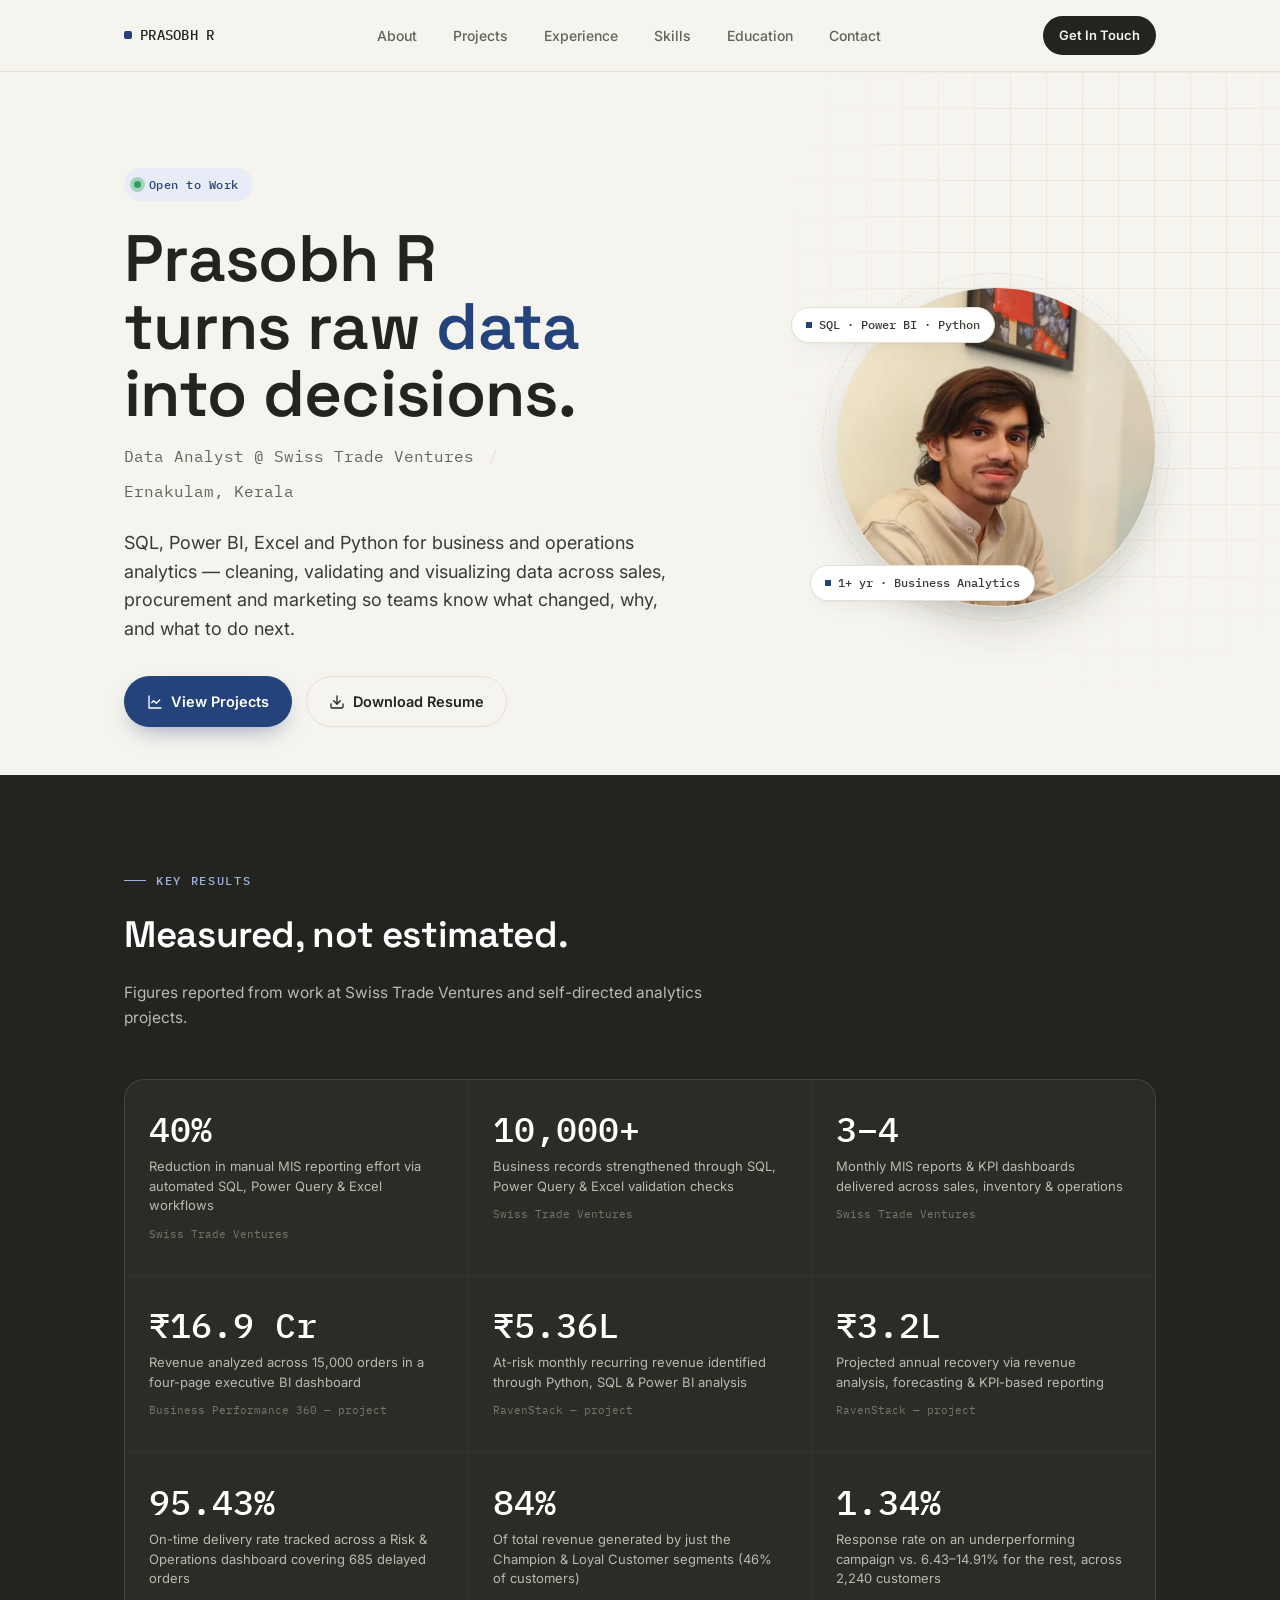
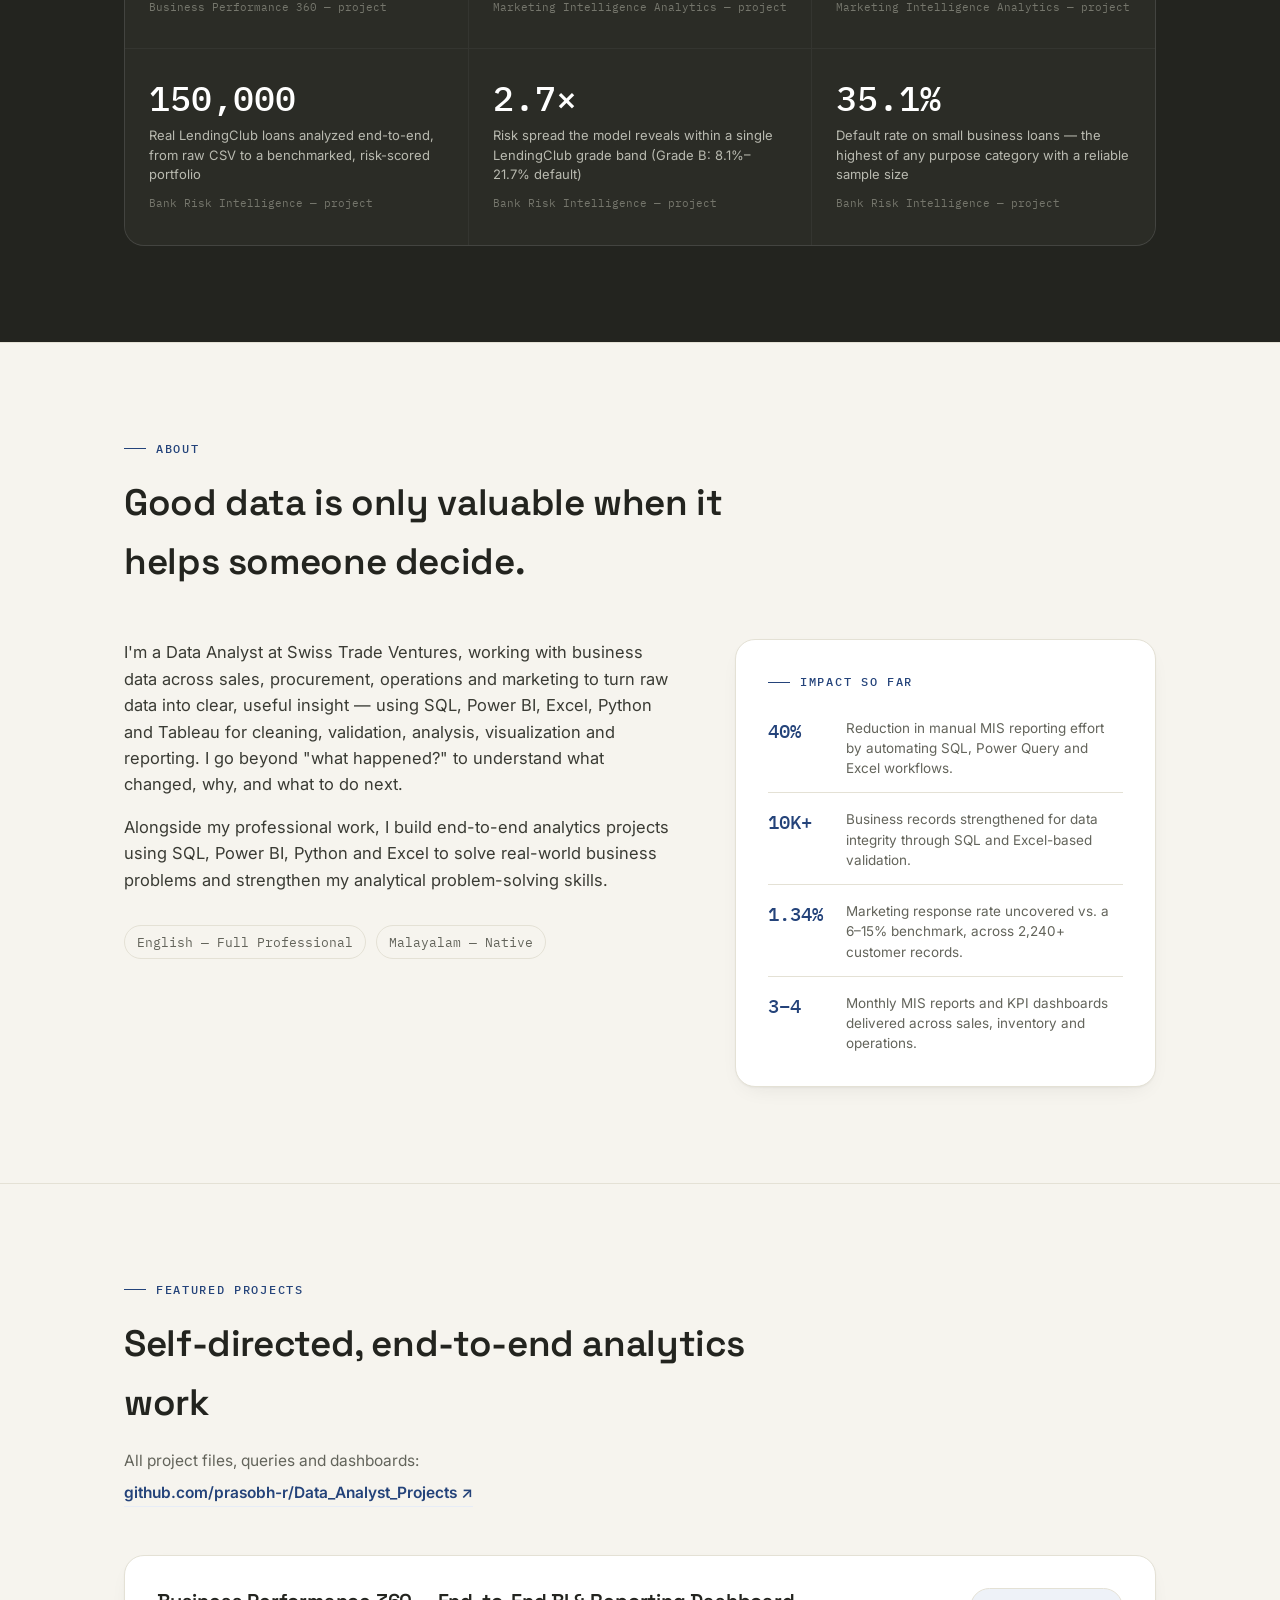
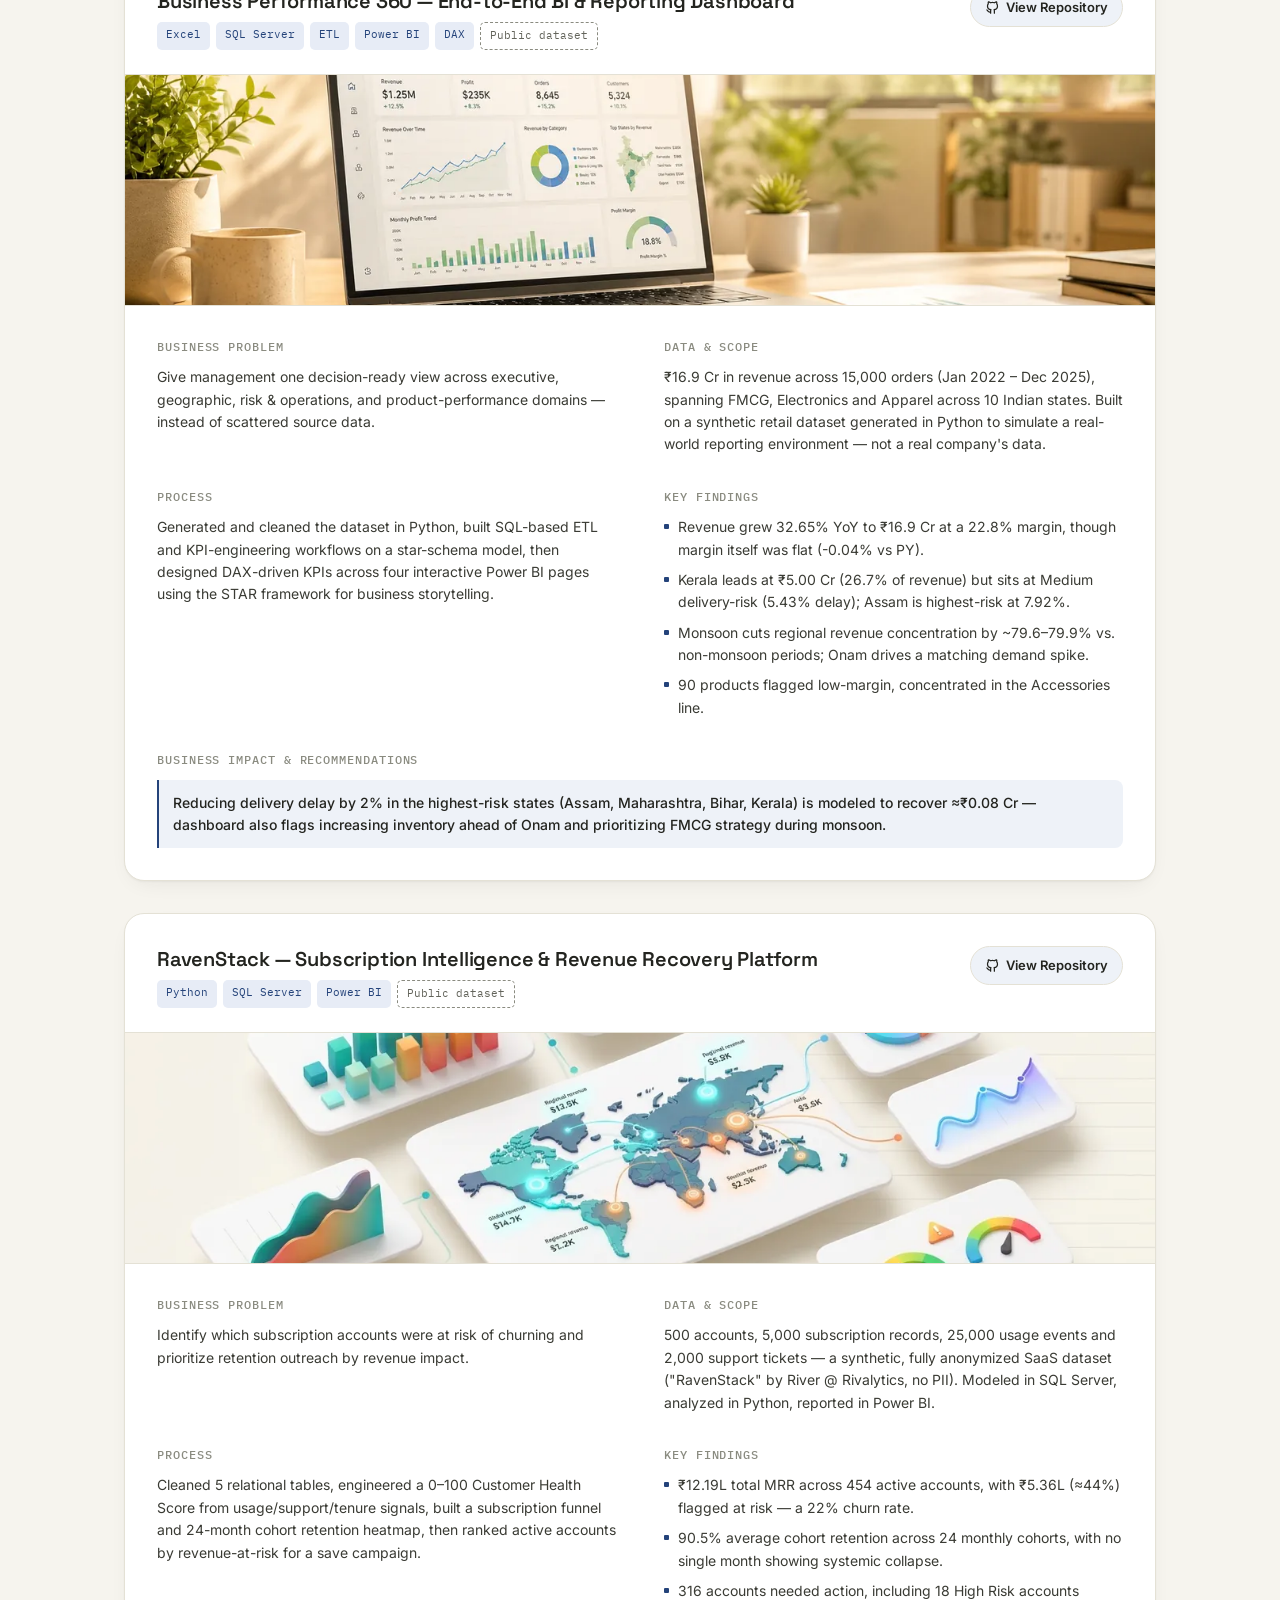
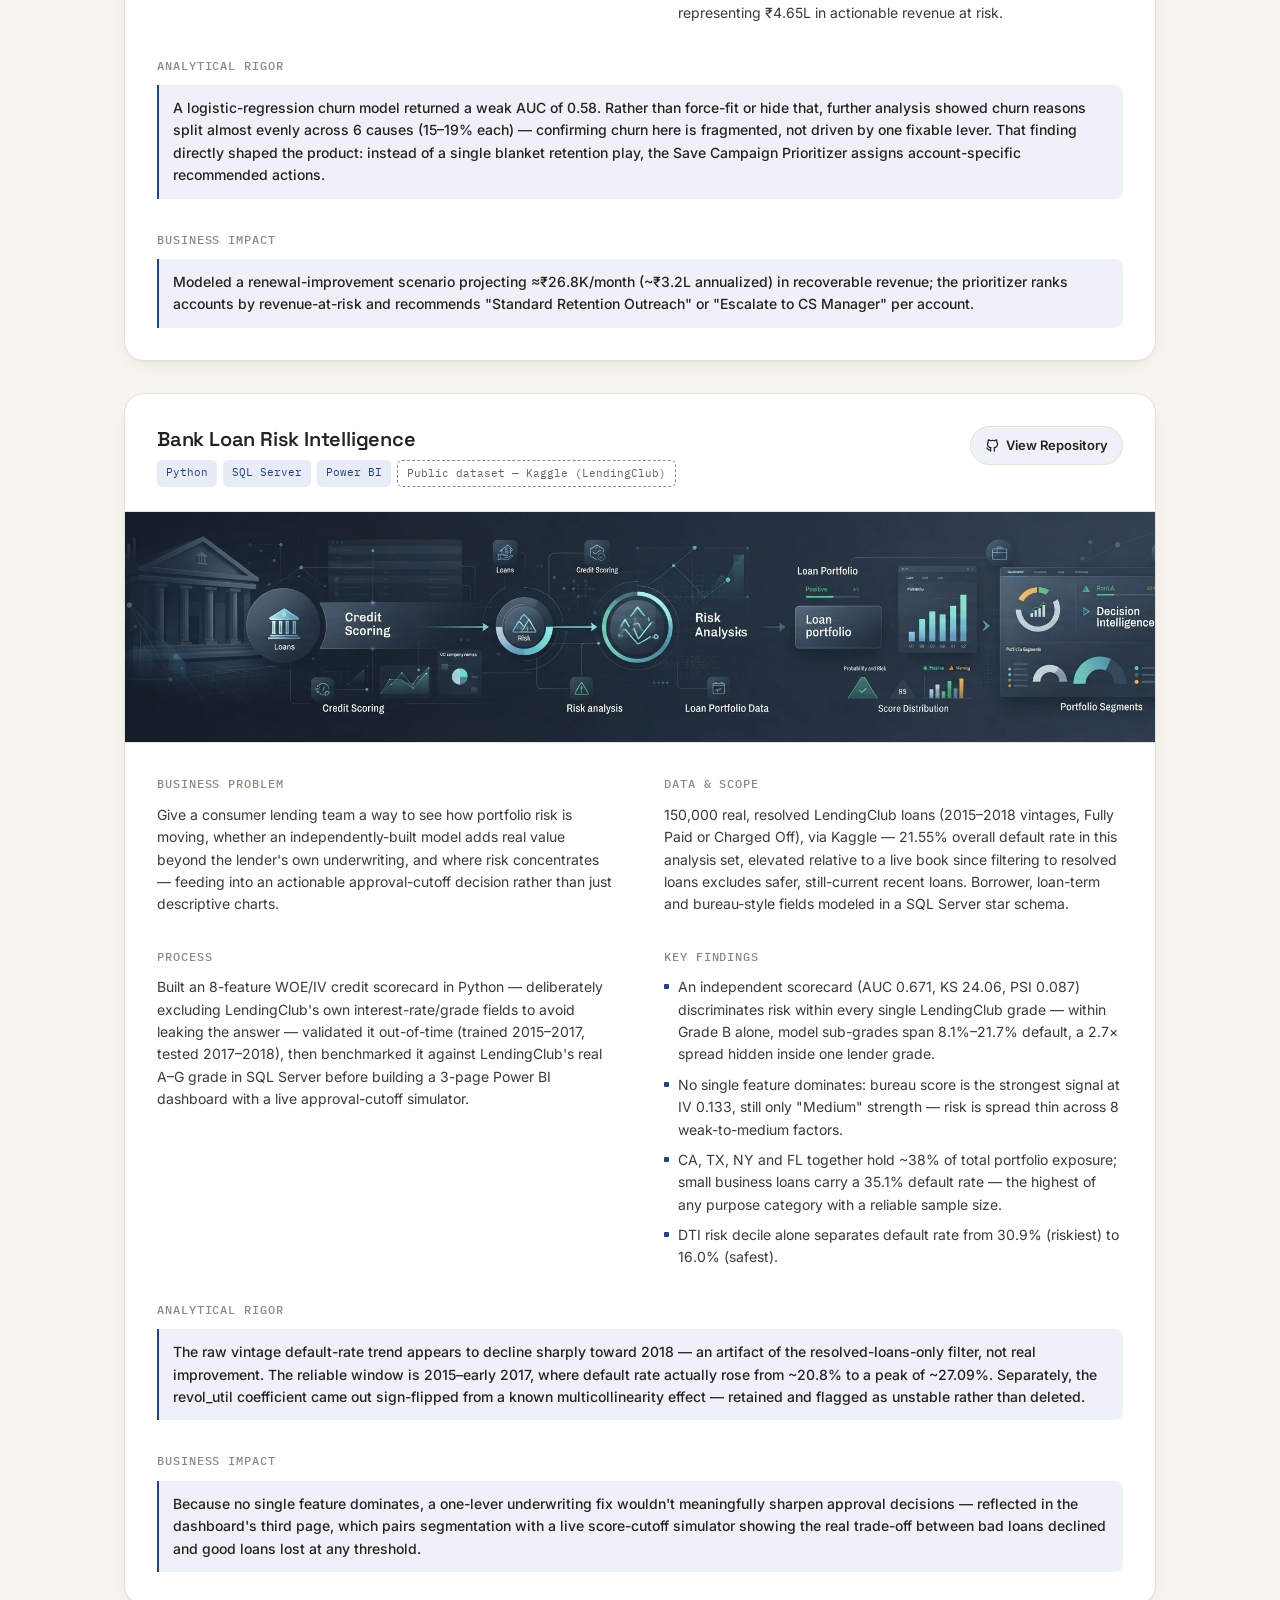
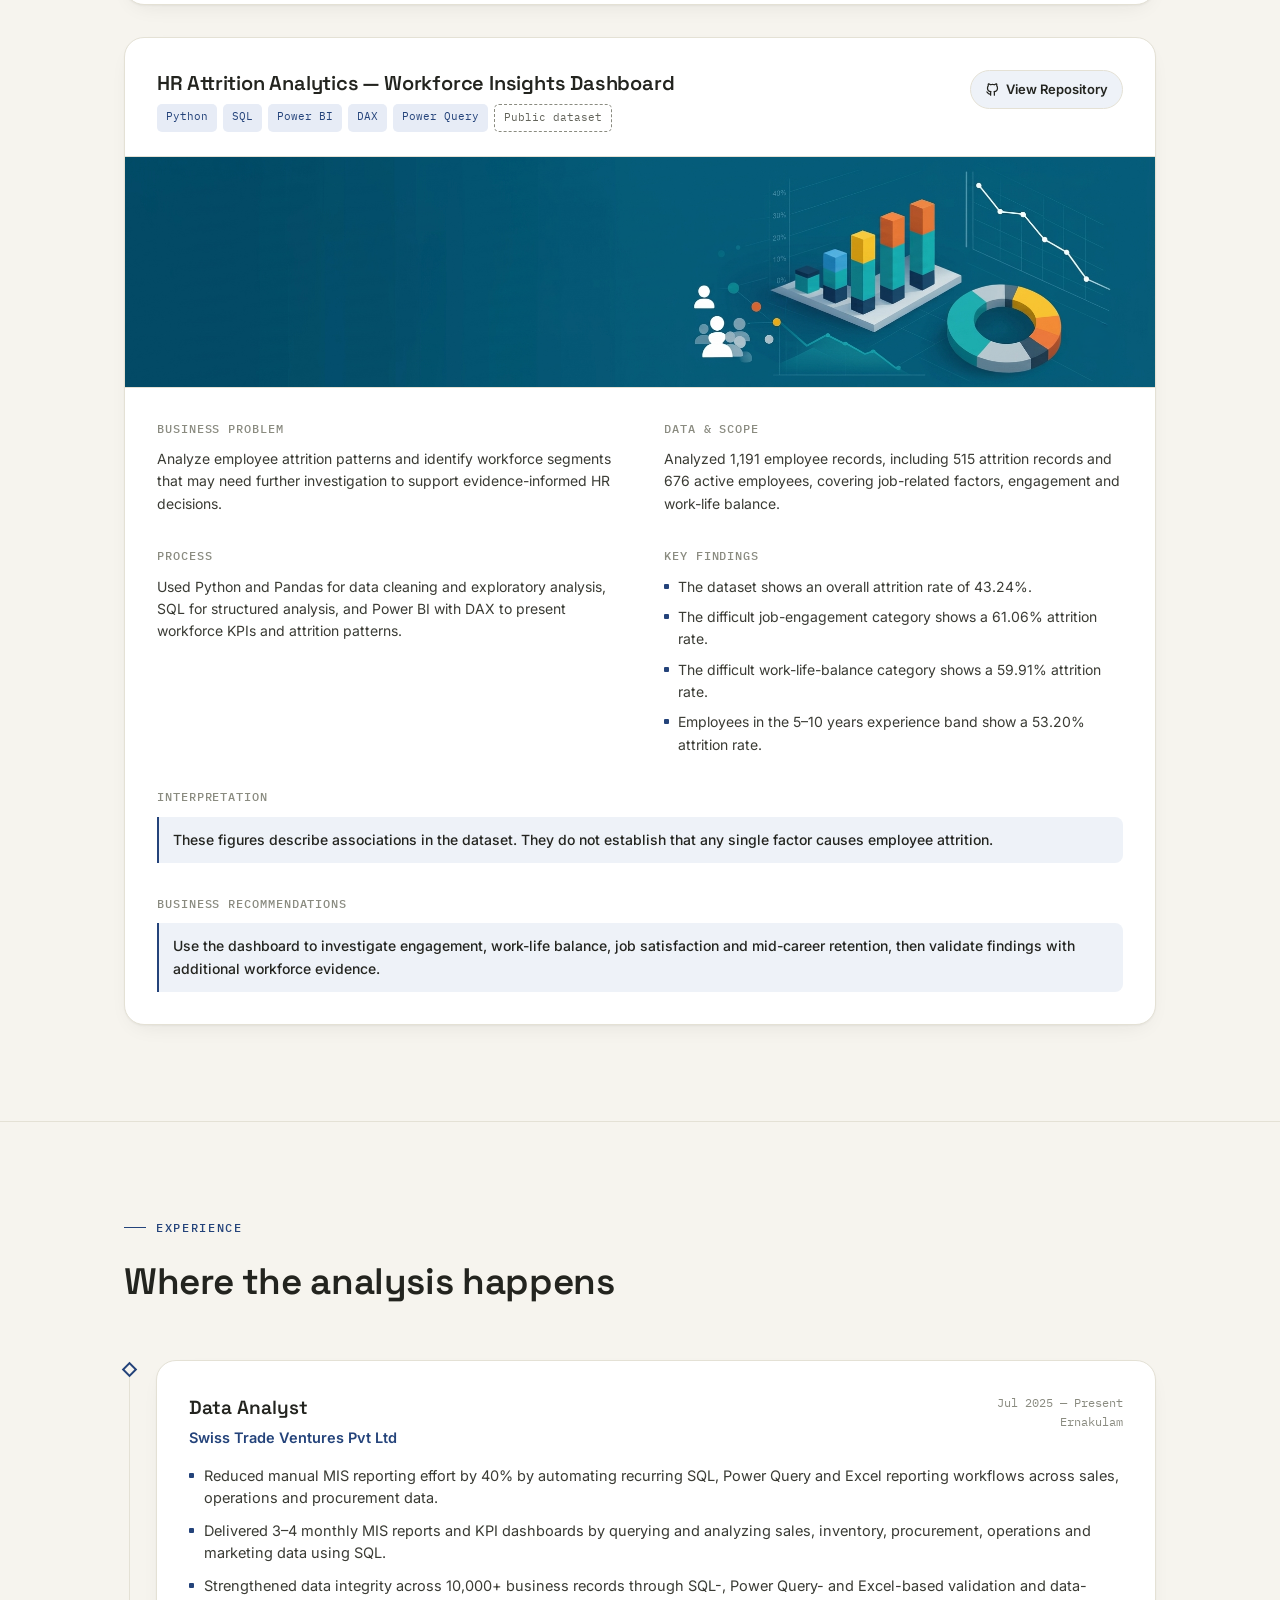
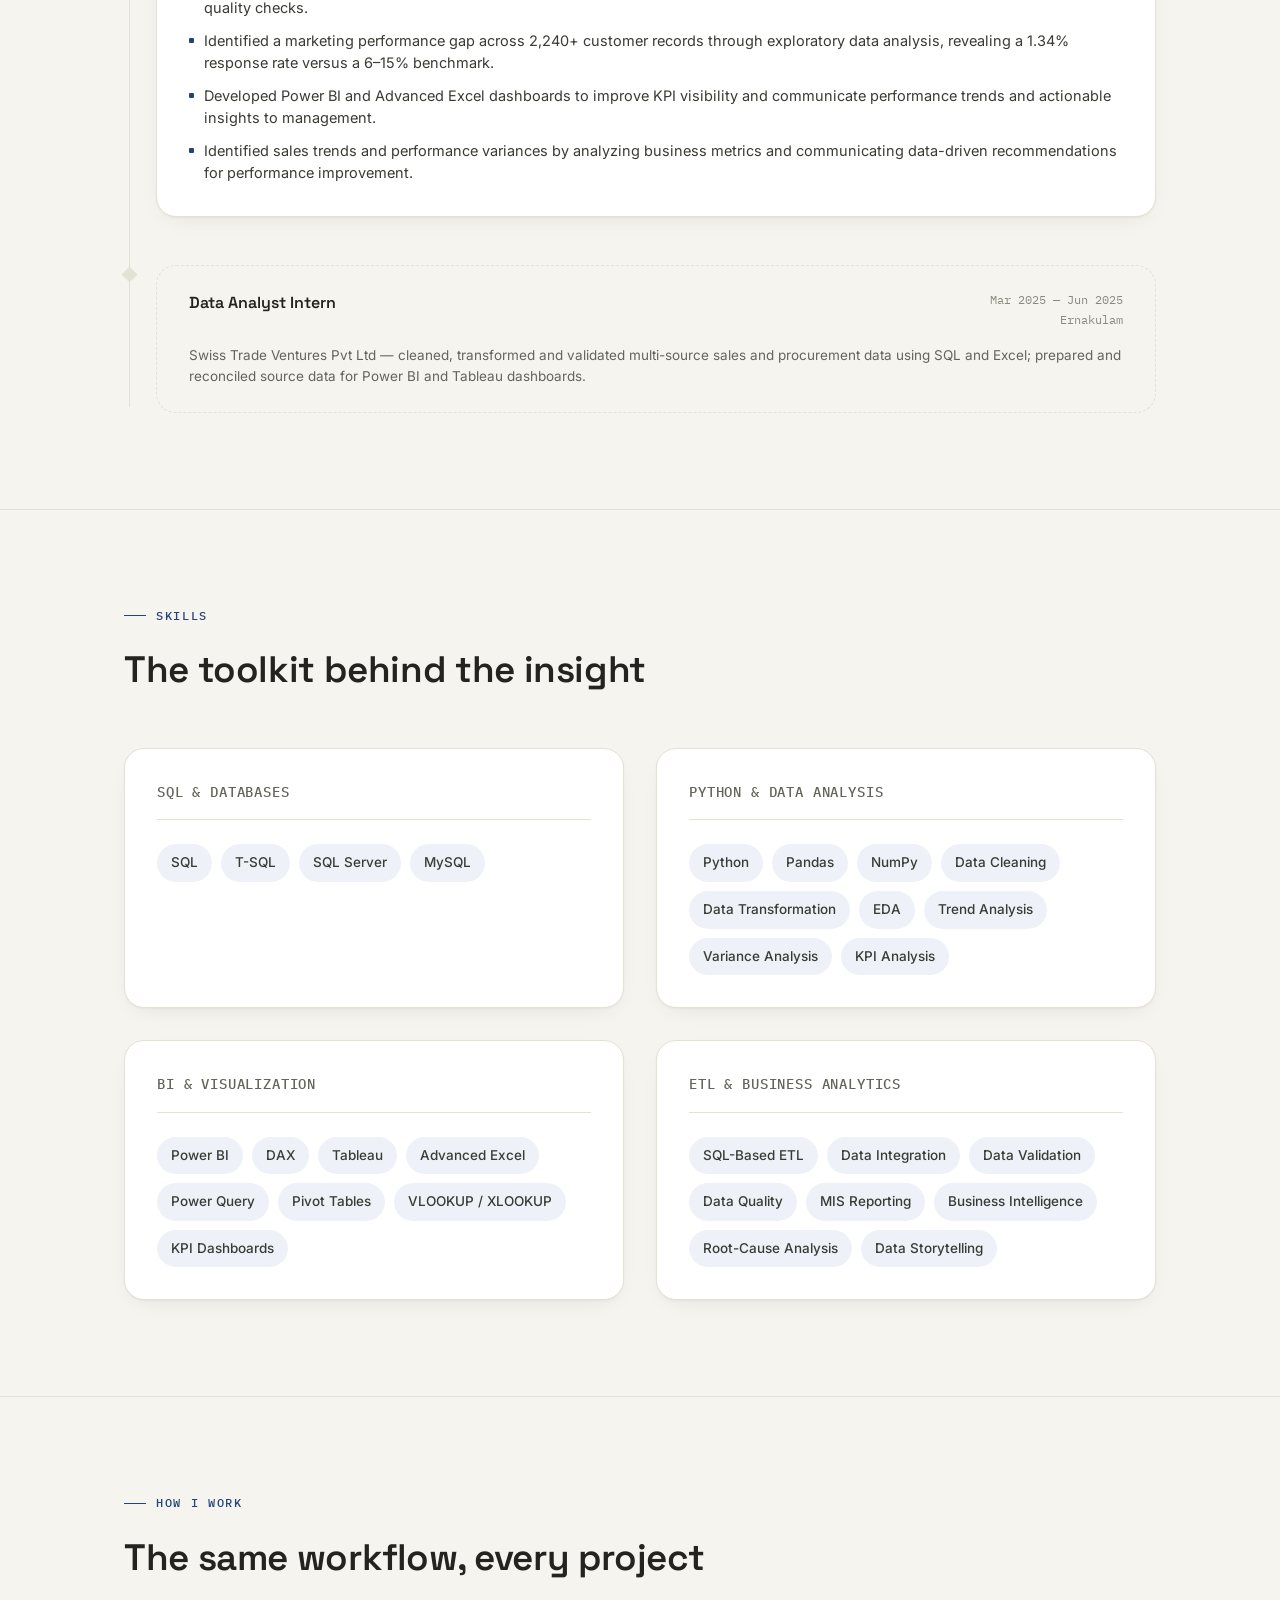
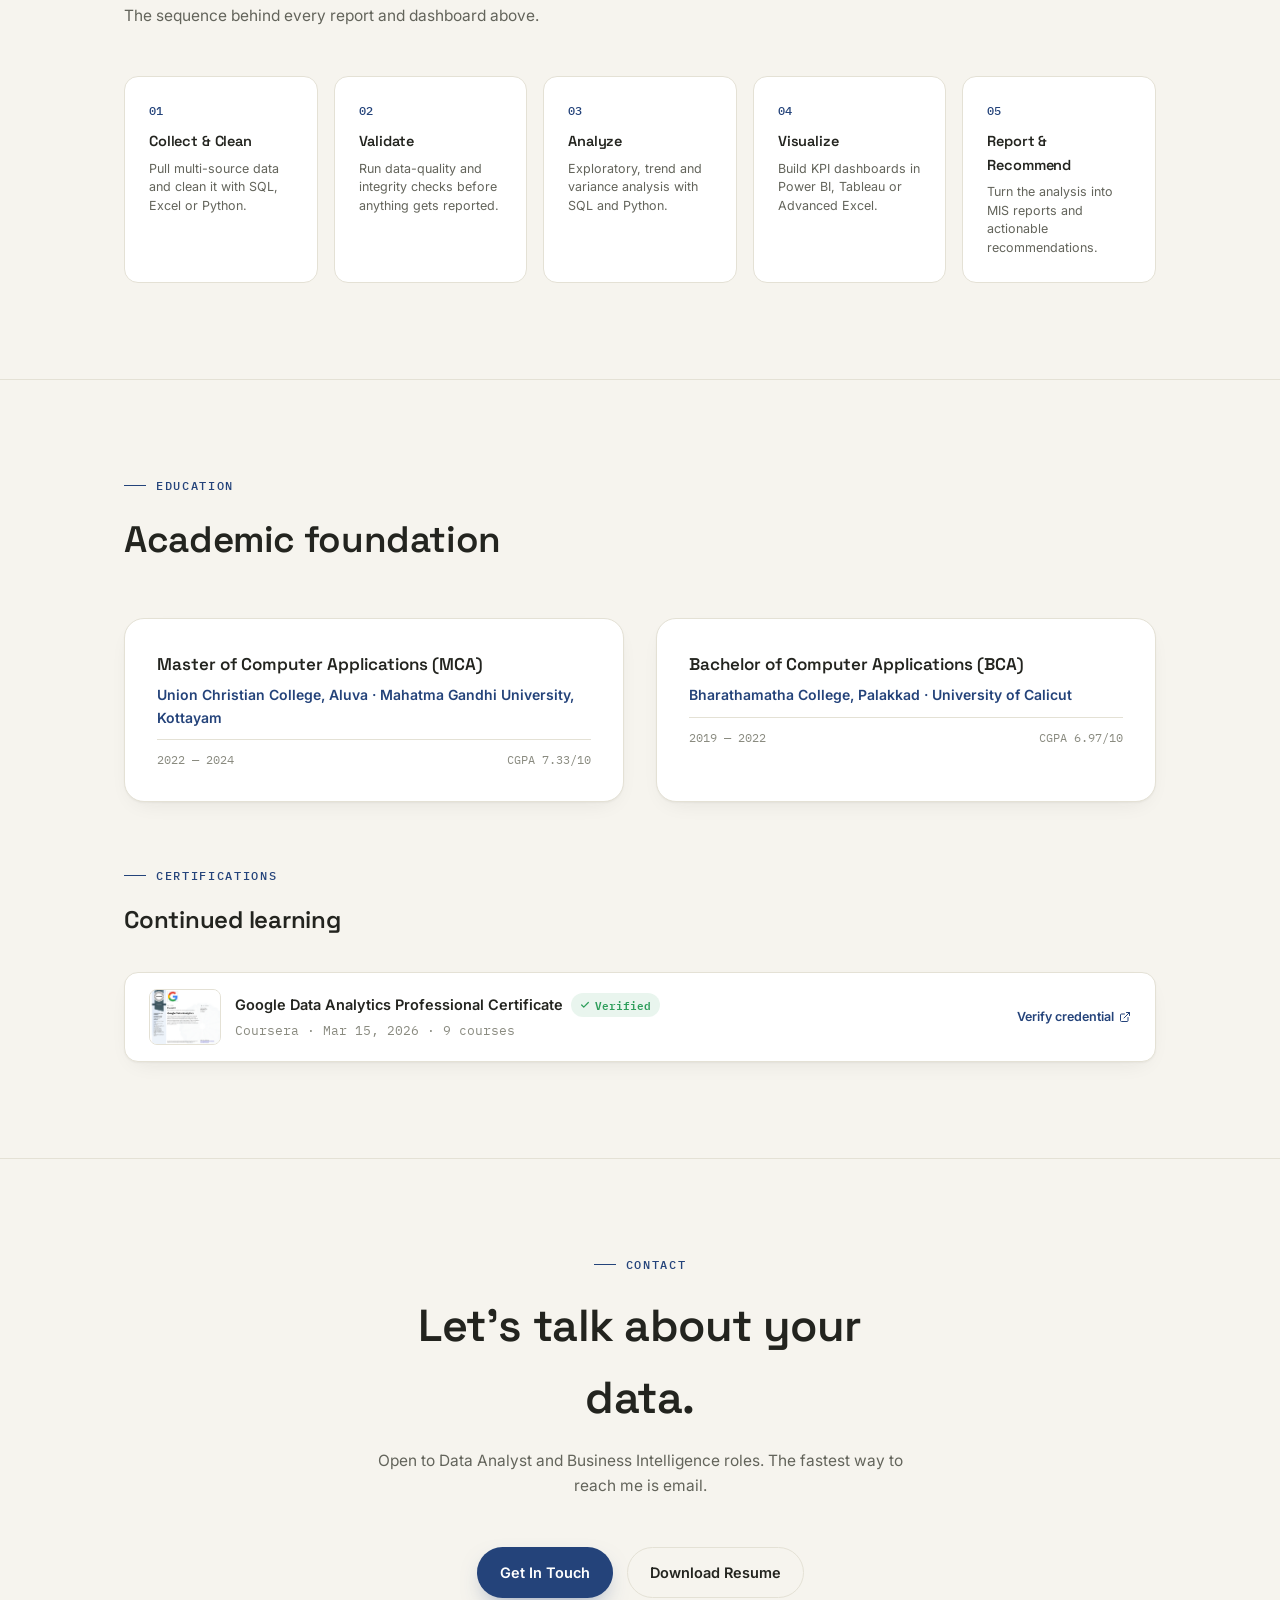
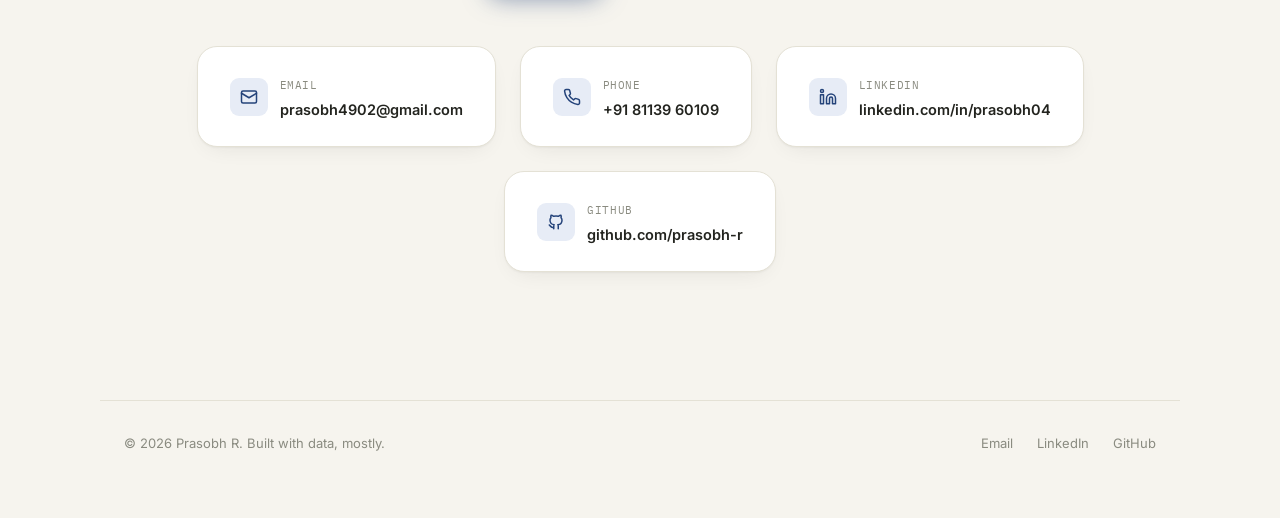
==== commit 325b9e80: "Remove Tamil from language section" ====
--- a/index.html
+++ b/index.html
@@ -213,7 +213,6 @@
           <div class="lang-row" aria-label="Languages">
             <span class="lang-pill">English — Full Professional</span>
             <span class="lang-pill">Malayalam — Native</span>
-            <span class="lang-pill">Tamil — Native</span>
           </div>
         </div>
         <div class="highlight-card reveal">
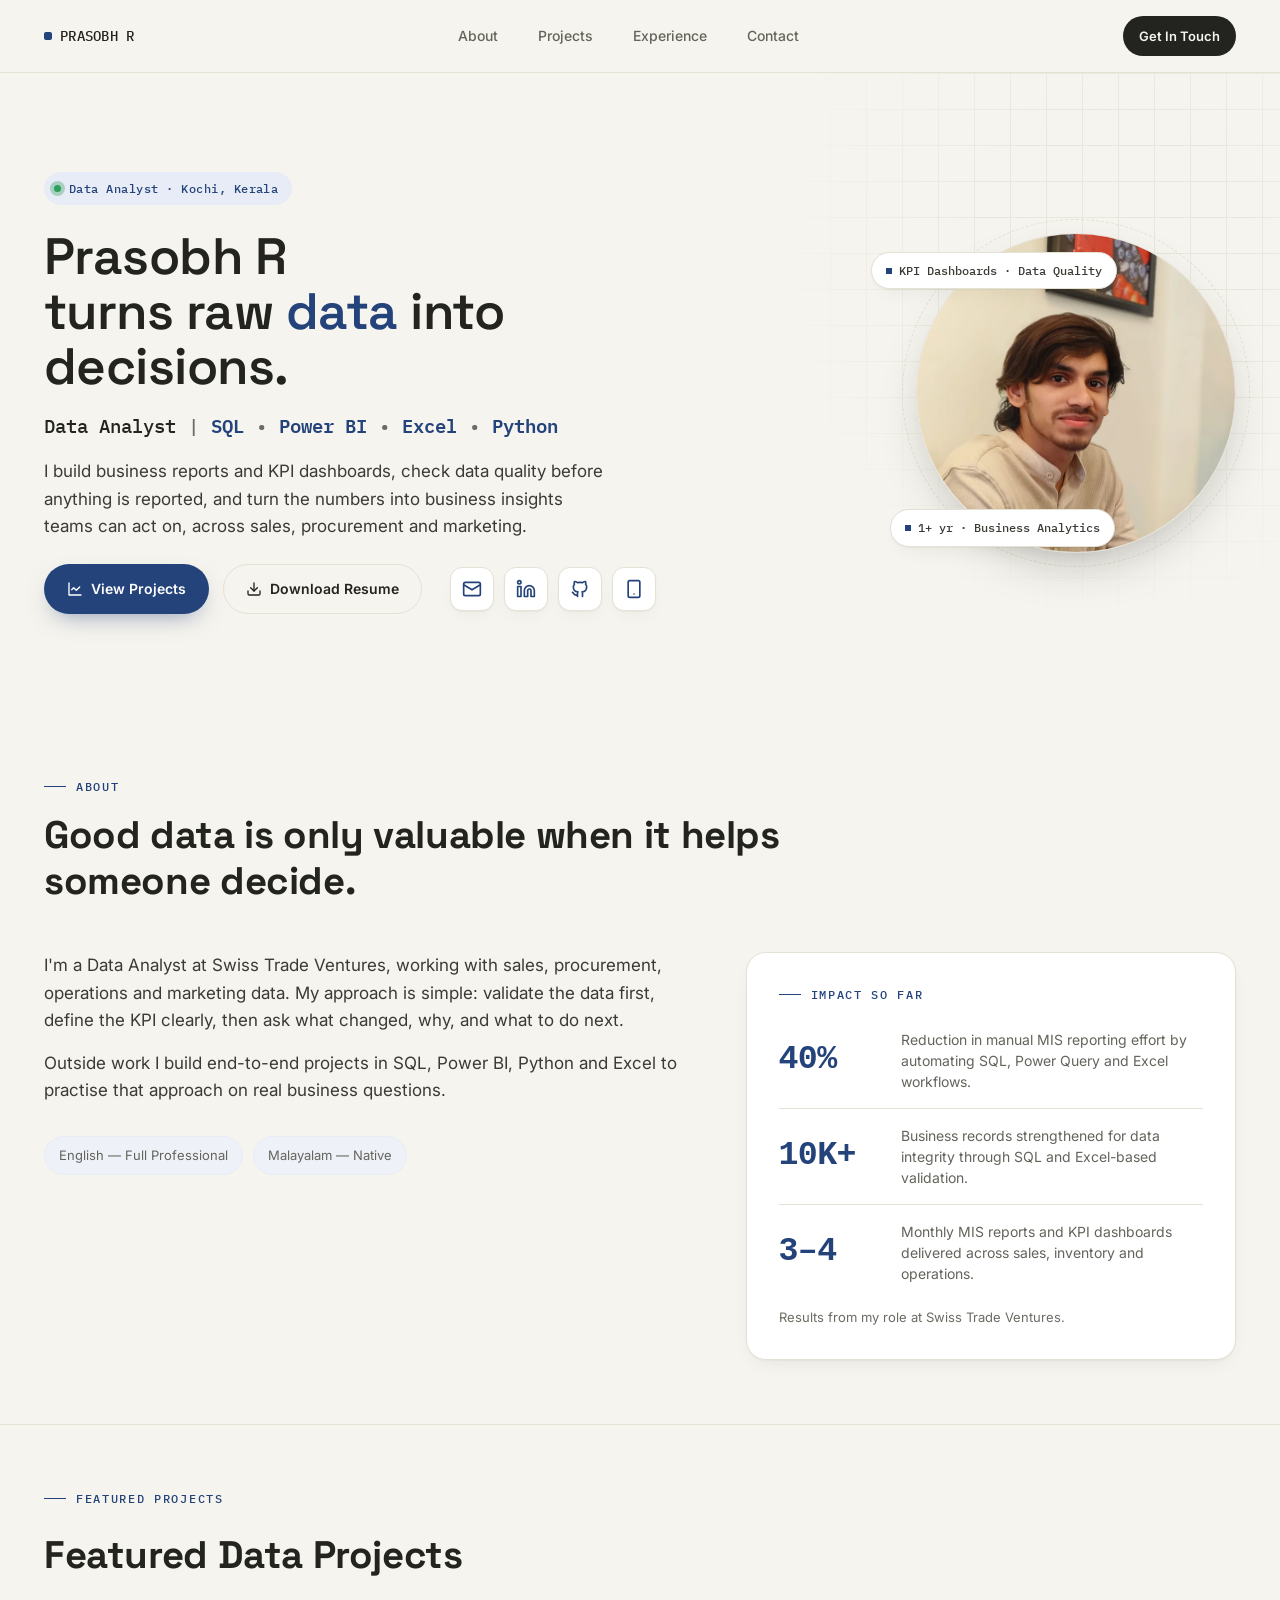
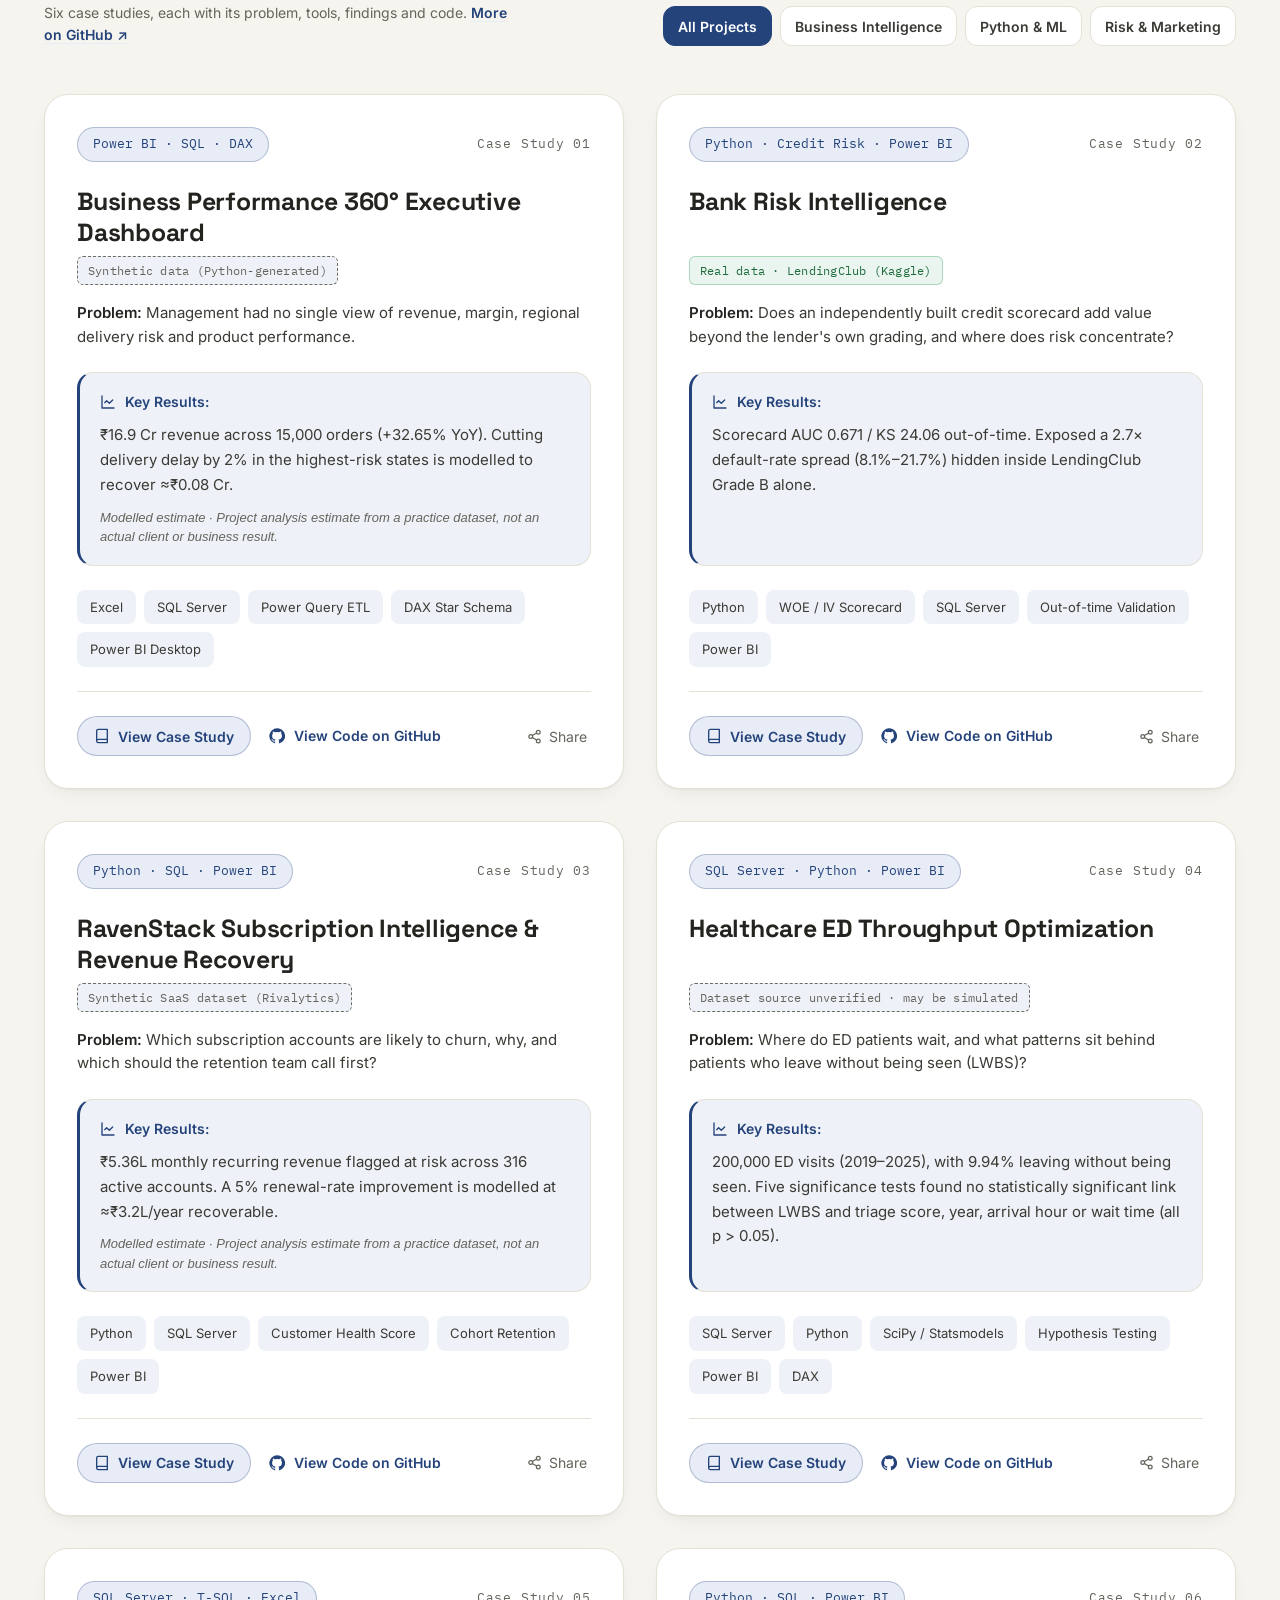
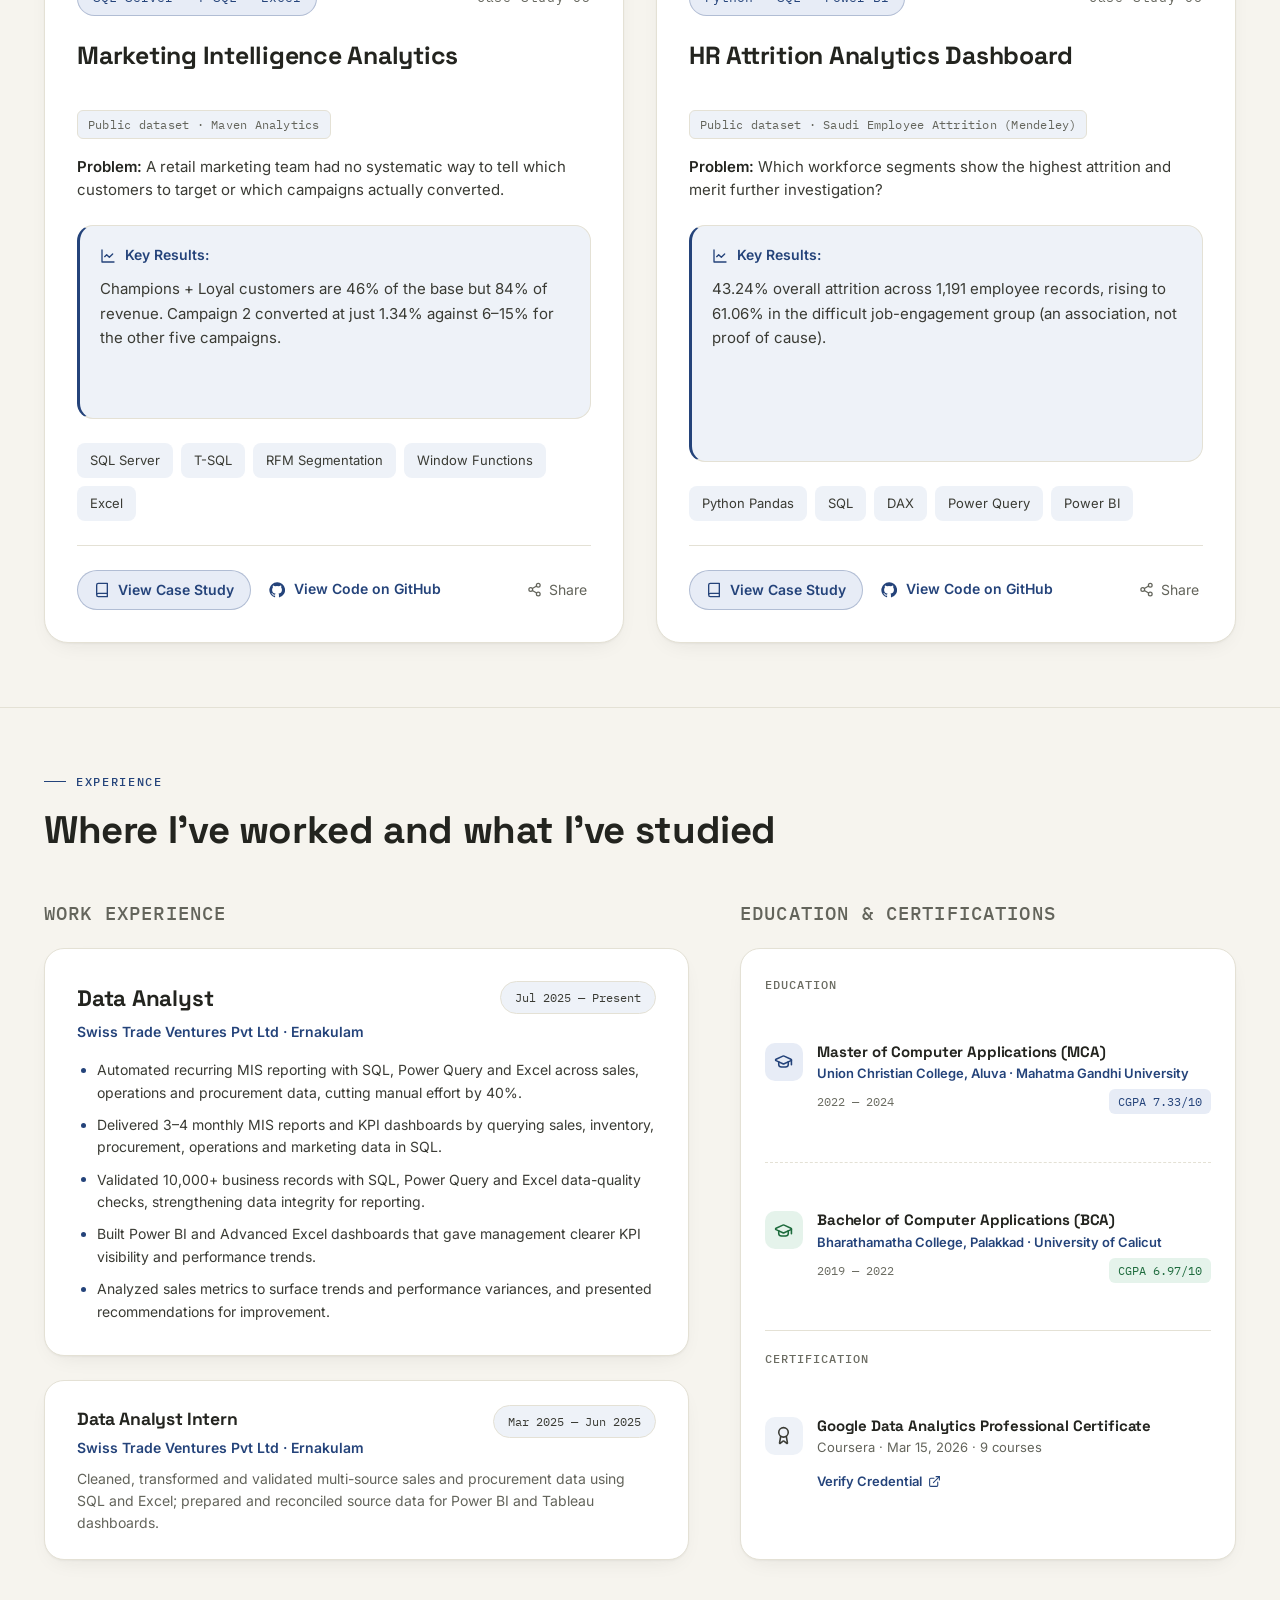
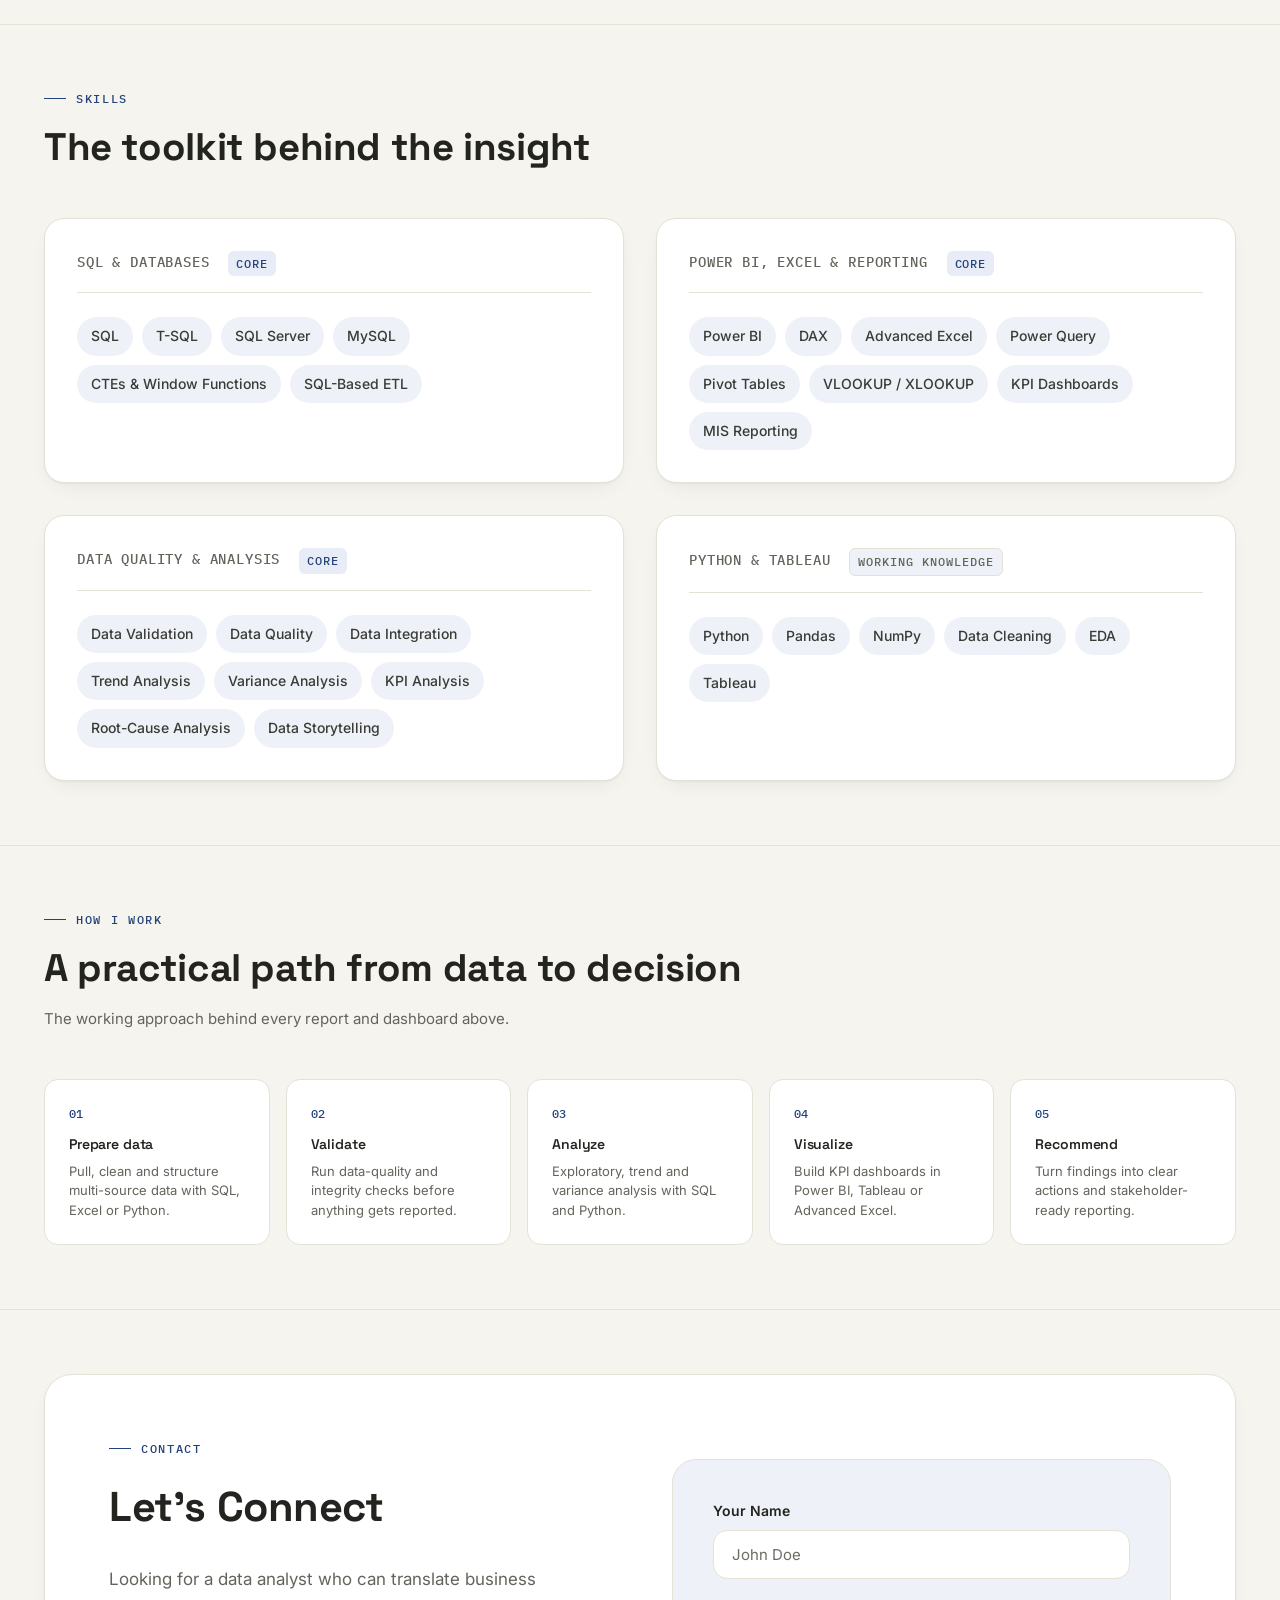
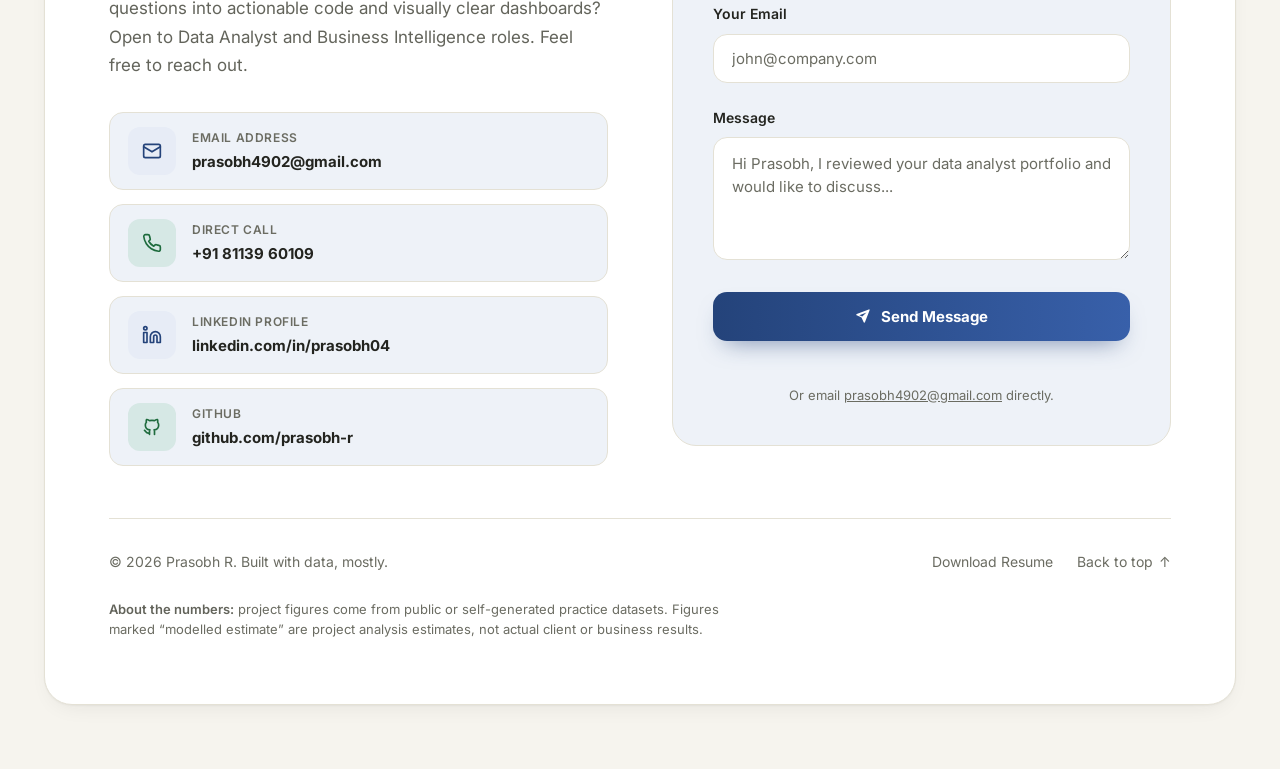
==== commit 855dbda2: "Clean initial commit" ====
--- a/index.html
+++ b/index.html
@@ -3,21 +3,25 @@
 <head>
 <meta charset="UTF-8">
 <meta name="viewport" content="width=device-width, initial-scale=1.0">
-<title>Prasobh R — Data Analyst | SQL, Power BI, Python</title>
-<meta name="description" content="Prasobh R is a Data Analyst at Swiss Trade Ventures specializing in SQL, Power BI, Excel and Python. Featured projects, measurable results, and analytical case studies.">
+<title>Prasobh R — Data Analyst | SQL, Power BI &amp; Python</title>
+<meta name="description" content="Prasobh R is a Data Analyst specializing in SQL, Power BI, Excel and Python for business reporting, data quality and decision-ready analytics.">
 <meta name="robots" content="index,follow">
+<link rel="canonical" href="https://prasobh-r.github.io/portfolio-website/">
 
 <!-- Open Graph -->
 <meta property="og:type" content="profile">
+<meta property="og:url" content="https://prasobh-r.github.io/portfolio-website/">
 <meta property="og:title" content="Prasobh R — Data Analyst">
 <meta property="og:description" content="SQL, Power BI, Excel & Python. Business and operations analytics, reporting automation, and end-to-end analytics projects.">
-<meta property="og:image" content="images/avatar.jpg">
+<meta property="og:image" content="https://prasobh-r.github.io/portfolio-website/images/avatar.jpg">
 <meta property="profile:first_name" content="Prasobh">
 <meta property="profile:last_name" content="R">
 <meta name="twitter:card" content="summary">
 <meta name="twitter:title" content="Prasobh R — Data Analyst">
 <meta name="twitter:description" content="SQL, Power BI, Excel & Python. Business and operations analytics, reporting automation, and end-to-end analytics projects.">
-
+<meta name="twitter:image" content="https://prasobh-r.github.io/portfolio-website/images/avatar.jpg">
+
+<link rel="icon" href="data:image/svg+xml,%3Csvg xmlns=%27http://www.w3.org/2000/svg%27 viewBox=%270 0 64 64%27%3E%3Crect width=%2764%27 height=%2764%27 rx=%2714%27 fill=%27%2324437A%27/%3E%3Ctext x=%2732%27 y=%2742%27 font-family=%27Arial,sans-serif%27 font-size=%2728%27 font-weight=%27700%27 fill=%27%23fff%27 text-anchor=%27middle%27%3EPR%3C/text%3E%3C/svg%3E">
 <link rel="preconnect" href="https://fonts.googleapis.com">
 <link rel="preconnect" href="https://fonts.gstatic.com" crossorigin>
 <link href="https://fonts.googleapis.com/css2?family=Space+Grotesk:wght@400;500;600;700&family=Inter:wght@400;500;600;700&family=IBM+Plex+Mono:wght@400;500&display=swap" rel="stylesheet">
@@ -28,9 +32,9 @@
   "@type": "Person",
   "name": "Prasobh R",
   "jobTitle": "Data Analyst",
-  "email": "mailto:prasobh4902@gmail.com",
+  "email": "prasobh4902@gmail.com",
   "telephone": "+91-8113960109",
-  "url": "https://www.linkedin.com/in/prasobh04",
+  "url": "https://prasobh-r.github.io/portfolio-website/",
   "sameAs": [
     "https://www.linkedin.com/in/prasobh04",
     "https://github.com/prasobh-r"
@@ -72,8 +76,6 @@
         <li><a href="#about">About</a></li>
         <li><a href="#projects">Projects</a></li>
         <li><a href="#experience">Experience</a></li>
-        <li><a href="#skills">Skills</a></li>
-        <li><a href="#education">Education</a></li>
         <li><a href="#contact">Contact</a></li>
       </ul>
     </nav>
@@ -91,15 +93,18 @@
     <div class="hero-grid-bg" aria-hidden="true"></div>
     <div class="container hero-inner">
       <div class="hero-copy">
-        <div class="badge"><span class="pulse" aria-hidden="true"></span>Open to Work</div>
+        <div class="badge"><span class="pulse" aria-hidden="true"></span>Data Analyst · Kochi, Kerala</div>
         <h1>Prasobh R<br>turns raw <span class="accent-word">data</span> into decisions.</h1>
-        <div class="hero-role">
-          <span>Data Analyst @ Swiss Trade Ventures</span>
-          <span class="sep">/</span>
-          <span>Ernakulam, Kerala</span>
-        </div>
-        <p class="hero-value">SQL, Power BI, Excel and Python for business and operations analytics — cleaning, validating and visualizing data across sales, procurement and marketing so teams know what changed, why, and what to do next.</p>
-        <div class="hero-ctas">
+        <div class="hero-role hero-tools" aria-label="Data Analyst, SQL, Power BI, Excel, Python">
+          <span>Data Analyst</span><span class="sep">|</span>
+          <span class="tool">SQL</span><span class="sep">•</span>
+          <span class="tool">Power BI</span><span class="sep">•</span>
+          <span class="tool">Excel</span><span class="sep">•</span>
+          <span class="tool">Python</span>
+        </div>
+        <p class="hero-value">I build business reports and KPI dashboards, check data quality before anything is reported, and turn the numbers into business insights teams can act on, across sales, procurement and marketing.</p>
+        <div class="hero-actions">
+          <div class="hero-ctas">
           <a href="#projects" class="btn btn-primary">
             <svg width="16" height="16" viewBox="0 0 24 24" fill="none" stroke="currentColor" stroke-width="2" stroke-linecap="round" stroke-linejoin="round"><path d="M3 3v18h18"/><path d="m19 9-5 5-4-4-3 3"/></svg>
             View Projects
@@ -109,6 +114,13 @@
             Download Resume
           </a>
         </div>
+          <div class="hero-social" aria-label="Contact links">
+          <a class="social-ic" href="mailto:prasobh4902@gmail.com" aria-label="Email" data-tip="Email"><svg width="20" height="20" viewBox="0 0 24 24" fill="none" stroke="currentColor" stroke-width="2" stroke-linecap="round" stroke-linejoin="round" aria-hidden="true"><rect x="2" y="4" width="20" height="16" rx="2"/><path d="m22 7-10 6L2 7"/></svg></a>
+          <a class="social-ic" href="https://www.linkedin.com/in/prasobh04" target="_blank" rel="noopener" aria-label="LinkedIn" data-tip="LinkedIn"><svg width="20" height="20" viewBox="0 0 24 24" fill="none" stroke="currentColor" stroke-width="2" stroke-linecap="round" stroke-linejoin="round" aria-hidden="true"><path d="M16 8a6 6 0 0 1 6 6v7h-4v-7a2 2 0 0 0-2-2 2 2 0 0 0-2 2v7h-4v-7a6 6 0 0 1 6-6Z"/><rect x="2" y="9" width="4" height="12"/><circle cx="4" cy="4" r="2"/></svg></a>
+          <a class="social-ic" href="https://github.com/prasobh-r" target="_blank" rel="noopener" aria-label="GitHub" data-tip="GitHub"><svg width="20" height="20" viewBox="0 0 24 24" fill="none" stroke="currentColor" stroke-width="2" stroke-linecap="round" stroke-linejoin="round" aria-hidden="true"><path d="M9 19c-4.3 1.4-4.3-2.5-6-3m12 5v-3.5c0-1 .1-1.4-.5-2 2.8-.3 5.5-1.4 5.5-6a4.6 4.6 0 0 0-1.3-3.2 4.2 4.2 0 0 0-.1-3.2s-1.1-.3-3.5 1.3a12.3 12.3 0 0 0-6.2 0C6.5 2.8 5.4 3.1 5.4 3.1a4.2 4.2 0 0 0-.1 3.2A4.6 4.6 0 0 0 4 9.5c0 4.6 2.7 5.7 5.5 6-.6.6-.6 1.2-.5 2V21"/></svg></a>
+          <a class="social-ic" href="tel:+918113960109" aria-label="Mobile" data-tip="Mobile"><svg width="20" height="20" viewBox="0 0 24 24" fill="none" stroke="currentColor" stroke-width="2" stroke-linecap="round" stroke-linejoin="round" aria-hidden="true"><rect x="5" y="2" width="14" height="20" rx="2" ry="2"/><path d="M12 18h.01"/></svg></a>
+        </div>
+        </div>
       </div>
       <div class="hero-photo-wrap">
         <div class="hero-photo">
@@ -117,87 +129,12 @@
             <source srcset="images/avatar.webp" type="image/webp">
             <img src="images/avatar.jpg" alt="Portrait of Prasobh R" width="320" height="320">
           </picture>
-          <div class="chip chip-1"><span class="sq" aria-hidden="true"></span>SQL · Power BI · Python</div>
+          <div class="chip chip-1"><span class="sq" aria-hidden="true"></span>KPI Dashboards · Data Quality</div>
           <div class="chip chip-2"><span class="sq" aria-hidden="true"></span>1+ yr · Business Analytics</div>
         </div>
       </div>
     </div>
   </section>
-
-  <!-- KEY RESULTS -->
-  <section class="results-band" id="results" aria-labelledby="results-heading">
-    <div class="container">
-      <div class="section-head reveal">
-        <div class="eyebrow">Key Results</div>
-        <h2 id="results-heading">Measured, not estimated.</h2>
-        <p>Figures reported from work at Swiss Trade Ventures and self-directed analytics projects.</p>
-      </div>
-      <div class="results-grid reveal">
-        <div class="result-cell">
-          <div class="num">40%</div>
-          <div class="label">Reduction in manual MIS reporting effort via automated SQL, Power Query &amp; Excel workflows</div>
-          <div class="src">Swiss Trade Ventures</div>
-        </div>
-        <div class="result-cell">
-          <div class="num">10,000+</div>
-          <div class="label">Business records strengthened through SQL, Power Query &amp; Excel validation checks</div>
-          <div class="src">Swiss Trade Ventures</div>
-        </div>
-        <div class="result-cell">
-          <div class="num">3–4</div>
-          <div class="label">Monthly MIS reports &amp; KPI dashboards delivered across sales, inventory &amp; operations</div>
-          <div class="src">Swiss Trade Ventures</div>
-        </div>
-        <div class="result-cell">
-          <div class="num">₹16.9 Cr</div>
-          <div class="label">Revenue analyzed across 15,000 orders in a four-page executive BI dashboard</div>
-          <div class="src">Business Performance 360 — project</div>
-        </div>
-        <div class="result-cell">
-          <div class="num">₹5.36L</div>
-          <div class="label">At-risk monthly recurring revenue identified through Python, SQL &amp; Power BI analysis</div>
-          <div class="src">RavenStack — project</div>
-        </div>
-        <div class="result-cell">
-          <div class="num">₹3.2L</div>
-          <div class="label">Projected annual recovery via revenue analysis, forecasting &amp; KPI-based reporting</div>
-          <div class="src">RavenStack — project</div>
-        </div>
-        <div class="result-cell">
-          <div class="num">95.43%</div>
-          <div class="label">On-time delivery rate tracked across a Risk &amp; Operations dashboard covering 685 delayed orders</div>
-          <div class="src">Business Performance 360 — project</div>
-        </div>
-        <div class="result-cell">
-          <div class="num">84%</div>
-          <div class="label">Of total revenue generated by just the Champion &amp; Loyal Customer segments (46% of customers)</div>
-          <div class="src">Marketing Intelligence Analytics — project</div>
-        </div>
-        <div class="result-cell">
-          <div class="num">1.34%</div>
-          <div class="label">Response rate on an underperforming campaign vs. 6.43–14.91% for the rest, across 2,240 customers</div>
-          <div class="src">Marketing Intelligence Analytics — project</div>
-        </div>
-        <div class="result-cell">
-          <div class="num">150,000</div>
-          <div class="label">Real LendingClub loans analyzed end-to-end, from raw CSV to a benchmarked, risk-scored portfolio</div>
-          <div class="src">Bank Risk Intelligence — project</div>
-        </div>
-        <div class="result-cell">
-          <div class="num">2.7×</div>
-          <div class="label">Risk spread the model reveals within a single LendingClub grade band (Grade B: 8.1%–21.7% default)</div>
-          <div class="src">Bank Risk Intelligence — project</div>
-        </div>
-        <div class="result-cell">
-          <div class="num">35.1%</div>
-          <div class="label">Default rate on small business loans — the highest of any purpose category with a reliable sample size</div>
-          <div class="src">Bank Risk Intelligence — project</div>
-        </div>
-      </div>
-    </div>
-  </section>
-
-  <hr class="hairline">
 
   <!-- ABOUT -->
   <section id="about">
@@ -208,11 +145,12 @@
       </div>
       <div class="about-grid">
         <div class="about-text reveal">
-          <p>I'm a Data Analyst at Swiss Trade Ventures, working with business data across sales, procurement, operations and marketing to turn raw data into clear, useful insight — using SQL, Power BI, Excel, Python and Tableau for cleaning, validation, analysis, visualization and reporting. I go beyond "what happened?" to understand what changed, why, and what to do next.</p>
-          <p>Alongside my professional work, I build end-to-end analytics projects using SQL, Power BI, Python and Excel to solve real-world business problems and strengthen my analytical problem-solving skills.</p>
+          <p>I'm a Data Analyst at Swiss Trade Ventures, working with sales, procurement, operations and marketing data. My approach is simple: validate the data first, define the KPI clearly, then ask what changed, why, and what to do next.</p>
+          <p>Outside work I build end-to-end projects in SQL, Power BI, Python and Excel to practise that approach on real business questions.</p>
           <div class="lang-row" aria-label="Languages">
             <span class="lang-pill">English — Full Professional</span>
             <span class="lang-pill">Malayalam — Native</span>
+
           </div>
         </div>
         <div class="highlight-card reveal">
@@ -227,14 +165,11 @@
               <span class="desc">Business records strengthened for data integrity through SQL and Excel-based validation.</span>
             </li>
             <li>
-              <span class="num">1.34%</span>
-              <span class="desc">Marketing response rate uncovered vs. a 6–15% benchmark, across 2,240+ customer records.</span>
-            </li>
-            <li>
               <span class="num">3–4</span>
               <span class="desc">Monthly MIS reports and KPI dashboards delivered across sales, inventory and operations.</span>
             </li>
           </ul>
+          <p class="highlight-foot">Results from my role at Swiss Trade Ventures.</p>
         </div>
       </div>
     </div>
@@ -243,16 +178,21 @@
   <hr class="hairline">
 
   <!-- FEATURED PROJECTS -->
-  <section id="projects">
-    <div class="container">
-      <div class="section-head reveal">
-        <div class="eyebrow">Featured Projects</div>
-        <h2>Self-directed, end-to-end analytics work</h2>
-        <p class="projects-note">All project files, queries and dashboards: <a href="https://github.com/prasobh-r/Data_Analyst_Projects" target="_blank" rel="noopener">github.com/prasobh-r/Data_Analyst_Projects ↗</a></p>
-      </div>
-
-      <div class="case-list" id="caseList">
-        <!-- Rendered automatically by projects.js from the PROJECTS array. -->
+  <section id="projects" class="projects-dark">
+    <div class="container">
+      <div class="projects-head reveal">
+        <div class="projects-title">
+          <div class="eyebrow">Featured Projects</div>
+          <h2>Featured Data Projects</h2>
+          <p class="projects-note">Six case studies, each with its problem, tools, findings and code. <a href="https://github.com/prasobh-r/Data_Analyst_Projects" target="_blank" rel="noopener">More on GitHub ↗</a></p>
+        </div>
+        <div class="case-filters" id="caseFilters" role="group" aria-label="Filter projects">
+          <!-- Filter buttons are rendered by projects.js from the CATEGORIES list. -->
+        </div>
+      </div>
+
+      <div class="case-grid" id="caseList">
+        <!-- Cards are rendered by projects.js from the PROJECTS array. -->
         <!-- To add a project, edit projects.js — do not edit this section directly. -->
       </div>
     </div>
@@ -260,44 +200,86 @@
 
   <hr class="hairline">
 
-  <!-- EXPERIENCE -->
+  <!-- EXPERIENCE & EDUCATION -->
   <section id="experience">
     <div class="container">
       <div class="section-head reveal">
         <div class="eyebrow">Experience</div>
-        <h2>Where the analysis happens</h2>
-      </div>
-      <div class="timeline">
-        <div class="tl-item reveal">
-          <div class="tl-node" aria-hidden="true"></div>
-          <div class="tl-card">
-            <div class="tl-head">
+        <h2>Where I've worked and what I've studied</h2>
+      </div>
+      <div class="exp-edu">
+
+        <!-- Work Experience -->
+        <div class="exp-col">
+          <h3 class="col-title reveal">Work Experience</h3>
+
+          <article class="exp-card reveal">
+            <div class="exp-head">
               <div>
-                <div class="tl-role">Data Analyst</div>
-                <div class="tl-company">Swiss Trade Ventures Pvt Ltd</div>
-              </div>
-              <div class="tl-meta">Jul 2025 — Present<br>Ernakulam</div>
+                <h3 class="exp-role">Data Analyst</h3>
+                <div class="exp-company">Swiss Trade Ventures Pvt Ltd · Ernakulam</div>
+              </div>
+              <span class="date-pill">Jul 2025 — Present</span>
             </div>
-            <ul class="tl-bullets">
-              <li>Reduced manual MIS reporting effort by 40% by automating recurring SQL, Power Query and Excel reporting workflows across sales, operations and procurement data.</li>
-              <li>Delivered 3–4 monthly MIS reports and KPI dashboards by querying and analyzing sales, inventory, procurement, operations and marketing data using SQL.</li>
-              <li>Strengthened data integrity across 10,000+ business records through SQL-, Power Query- and Excel-based validation and data-quality checks.</li>
-              <li>Identified a marketing performance gap across 2,240+ customer records through exploratory data analysis, revealing a 1.34% response rate versus a 6–15% benchmark.</li>
-              <li>Developed Power BI and Advanced Excel dashboards to improve KPI visibility and communicate performance trends and actionable insights to management.</li>
-              <li>Identified sales trends and performance variances by analyzing business metrics and communicating data-driven recommendations for performance improvement.</li>
+            <ul class="exp-bullets" id="expBullets">
+              <li>Automated recurring MIS reporting with SQL, Power Query and Excel across sales, operations and procurement data, cutting manual effort by 40%.</li>
+              <li>Delivered 3–4 monthly MIS reports and KPI dashboards by querying sales, inventory, procurement, operations and marketing data in SQL.</li>
+              <li>Validated 10,000+ business records with SQL, Power Query and Excel data-quality checks, strengthening data integrity for reporting.</li>
+              <li>Built Power BI and Advanced Excel dashboards that gave management clearer KPI visibility and performance trends.</li>
+              <li>Analyzed sales metrics to surface trends and performance variances, and presented recommendations for improvement.</li>
             </ul>
-          </div>
-        </div>
-        <div class="tl-item compact reveal">
-          <div class="tl-node" aria-hidden="true"></div>
-          <div class="tl-card">
-            <div class="tl-head">
-              <div><div class="tl-role">Data Analyst Intern</div></div>
-              <div class="tl-meta">Mar 2025 — Jun 2025<br>Ernakulam</div>
+          </article>
+
+          <article class="exp-card exp-card-sm reveal">
+            <div class="exp-head">
+              <div>
+                <h3 class="exp-role">Data Analyst Intern</h3>
+                <div class="exp-company">Swiss Trade Ventures Pvt Ltd · Ernakulam</div>
+              </div>
+              <span class="date-pill">Mar 2025 — Jun 2025</span>
             </div>
-            <div class="tl-line">Swiss Trade Ventures Pvt Ltd — cleaned, transformed and validated multi-source sales and procurement data using SQL and Excel; prepared and reconciled source data for Power BI and Tableau dashboards.</div>
-          </div>
-        </div>
+            <p class="exp-line">Cleaned, transformed and validated multi-source sales and procurement data using SQL and Excel; prepared and reconciled source data for Power BI and Tableau dashboards.</p>
+          </article>
+        </div>
+
+        <!-- Education & Certifications -->
+        <div class="edu-col" id="education">
+          <h3 class="col-title reveal">Education &amp; Certifications</h3>
+
+          <div class="edu-panel reveal">
+            <div class="edu-group">
+              <div class="edu-label">Education</div>
+              <div class="edu-row">
+                <span class="edu-ic" data-tone="accent"><svg width="20" height="20" viewBox="0 0 24 24" fill="none" stroke="currentColor" stroke-width="2" stroke-linecap="round" stroke-linejoin="round" aria-hidden="true"><path d="M21.42 10.922a1 1 0 0 0-.019-1.838L12.83 5.18a2 2 0 0 0-1.66 0L2.6 9.08a1 1 0 0 0 0 1.832l8.57 3.908a2 2 0 0 0 1.66 0z"/><path d="M22 10v6"/><path d="M6 12.5V16a6 3 0 0 0 12 0v-3.5"/></svg></span>
+                <div class="edu-body">
+                  <h3 class="edu-degree">Master of Computer Applications (MCA)</h3>
+                  <div class="edu-school">Union Christian College, Aluva · Mahatma Gandhi University</div>
+                  <div class="edu-meta"><span class="edu-years">2022 — 2024</span><span class="gpa-chip">CGPA 7.33/10</span></div>
+                </div>
+              </div>
+              <div class="edu-row">
+                <span class="edu-ic" data-tone="green"><svg width="20" height="20" viewBox="0 0 24 24" fill="none" stroke="currentColor" stroke-width="2" stroke-linecap="round" stroke-linejoin="round" aria-hidden="true"><path d="M21.42 10.922a1 1 0 0 0-.019-1.838L12.83 5.18a2 2 0 0 0-1.66 0L2.6 9.08a1 1 0 0 0 0 1.832l8.57 3.908a2 2 0 0 0 1.66 0z"/><path d="M22 10v6"/><path d="M6 12.5V16a6 3 0 0 0 12 0v-3.5"/></svg></span>
+                <div class="edu-body">
+                  <h3 class="edu-degree">Bachelor of Computer Applications (BCA)</h3>
+                  <div class="edu-school">Bharathamatha College, Palakkad · University of Calicut</div>
+                  <div class="edu-meta"><span class="edu-years">2019 — 2022</span><span class="gpa-chip" data-tone="green">CGPA 6.97/10</span></div>
+                </div>
+              </div>
+            </div>
+            <div class="edu-group">
+              <div class="edu-label">Certification</div>
+              <div class="edu-row">
+                <span class="edu-ic" data-tone="neutral"><svg width="20" height="20" viewBox="0 0 24 24" fill="none" stroke="currentColor" stroke-width="2" stroke-linecap="round" stroke-linejoin="round" aria-hidden="true"><path d="m15.477 12.89 1.515 8.526a.5.5 0 0 1-.81.47l-3.58-2.687a1 1 0 0 0-1.197 0l-3.586 2.686a.5.5 0 0 1-.81-.469l1.514-8.526"/><circle cx="12" cy="8" r="6"/></svg></span>
+                <div class="edu-body">
+                  <h3 class="edu-degree">Google Data Analytics Professional Certificate</h3>
+                  <div class="edu-sub">Coursera · Mar 15, 2026 · 9 courses</div>
+                  <a class="cred-link" href="https://coursera.org/verify/professional-cert/RGTXNYZD87ET" target="_blank" rel="noopener">Verify Credential <svg width="13" height="13" viewBox="0 0 24 24" fill="none" stroke="currentColor" stroke-width="2" stroke-linecap="round" stroke-linejoin="round" aria-hidden="true"><path d="M15 3h6v6"/><path d="M10 14 21 3"/><path d="M18 13v6a2 2 0 0 1-2 2H5a2 2 0 0 1-2-2V8a2 2 0 0 1 2-2h6"/></svg></a>
+                </div>
+              </div>
+            </div>
+          </div>
+        </div>
+
       </div>
     </div>
   </section>
@@ -313,27 +295,27 @@
       </div>
       <div class="skills-grid">
         <div class="skill-card reveal">
-          <h3>SQL &amp; Databases</h3>
+          <h3>SQL &amp; Databases <span class="skill-tier">Core</span></h3>
           <div class="pill-row">
-            <span class="pill">SQL</span><span class="pill">T-SQL</span><span class="pill">SQL Server</span><span class="pill">MySQL</span>
+            <span class="pill">SQL</span><span class="pill">T-SQL</span><span class="pill">SQL Server</span><span class="pill">MySQL</span><span class="pill">CTEs &amp; Window Functions</span><span class="pill">SQL-Based ETL</span>
           </div>
         </div>
         <div class="skill-card reveal">
-          <h3>Python &amp; Data Analysis</h3>
+          <h3>Power BI, Excel &amp; Reporting <span class="skill-tier">Core</span></h3>
           <div class="pill-row">
-            <span class="pill">Python</span><span class="pill">Pandas</span><span class="pill">NumPy</span><span class="pill">Data Cleaning</span><span class="pill">Data Transformation</span><span class="pill">EDA</span><span class="pill">Trend Analysis</span><span class="pill">Variance Analysis</span><span class="pill">KPI Analysis</span>
+            <span class="pill">Power BI</span><span class="pill">DAX</span><span class="pill">Advanced Excel</span><span class="pill">Power Query</span><span class="pill">Pivot Tables</span><span class="pill">VLOOKUP / XLOOKUP</span><span class="pill">KPI Dashboards</span><span class="pill">MIS Reporting</span>
           </div>
         </div>
         <div class="skill-card reveal">
-          <h3>BI &amp; Visualization</h3>
+          <h3>Data Quality &amp; Analysis <span class="skill-tier">Core</span></h3>
           <div class="pill-row">
-            <span class="pill">Power BI</span><span class="pill">DAX</span><span class="pill">Tableau</span><span class="pill">Advanced Excel</span><span class="pill">Power Query</span><span class="pill">Pivot Tables</span><span class="pill">VLOOKUP / XLOOKUP</span><span class="pill">KPI Dashboards</span>
+            <span class="pill">Data Validation</span><span class="pill">Data Quality</span><span class="pill">Data Integration</span><span class="pill">Trend Analysis</span><span class="pill">Variance Analysis</span><span class="pill">KPI Analysis</span><span class="pill">Root-Cause Analysis</span><span class="pill">Data Storytelling</span>
           </div>
         </div>
         <div class="skill-card reveal">
-          <h3>ETL &amp; Business Analytics</h3>
+          <h3>Python &amp; Tableau <span class="skill-tier" data-tier="working">Working knowledge</span></h3>
           <div class="pill-row">
-            <span class="pill">SQL-Based ETL</span><span class="pill">Data Integration</span><span class="pill">Data Validation</span><span class="pill">Data Quality</span><span class="pill">MIS Reporting</span><span class="pill">Business Intelligence</span><span class="pill">Root-Cause Analysis</span><span class="pill">Data Storytelling</span>
+            <span class="pill">Python</span><span class="pill">Pandas</span><span class="pill">NumPy</span><span class="pill">Data Cleaning</span><span class="pill">EDA</span><span class="pill">Tableau</span>
           </div>
         </div>
       </div>
@@ -347,14 +329,14 @@
     <div class="container">
       <div class="section-head reveal">
         <div class="eyebrow">How I Work</div>
-        <h2>The same workflow, every project</h2>
-        <p>The sequence behind every report and dashboard above.</p>
+        <h2>A practical path from data to decision</h2>
+        <p>The working approach behind every report and dashboard above.</p>
       </div>
       <div class="workflow-strip reveal">
         <div class="wf-step">
           <span class="wf-num">01</span>
-          <h4>Collect &amp; Clean</h4>
-          <p>Pull multi-source data and clean it with SQL, Excel or Python.</p>
+          <h4>Prepare data</h4>
+          <p>Pull, clean and structure multi-source data with SQL, Excel or Python.</p>
         </div>
         <div class="wf-step">
           <span class="wf-num">02</span>
@@ -373,55 +355,9 @@
         </div>
         <div class="wf-step">
           <span class="wf-num">05</span>
-          <h4>Report &amp; Recommend</h4>
-          <p>Turn the analysis into MIS reports and actionable recommendations.</p>
-        </div>
-      </div>
-    </div>
-  </section>
-
-  <hr class="hairline">
-
-  <!-- EDUCATION -->
-  <section id="education">
-    <div class="container">
-      <div class="section-head reveal">
-        <div class="eyebrow">Education</div>
-        <h2>Academic foundation</h2>
-      </div>
-      <div class="two-col">
-        <div class="edu-card reveal">
-          <div class="degree">Master of Computer Applications (MCA)</div>
-          <div class="school">Union Christian College, Aluva · Mahatma Gandhi University, Kottayam</div>
-          <div class="meta"><span>2022 — 2024</span><span>CGPA 7.33/10</span></div>
-        </div>
-        <div class="edu-card reveal">
-          <div class="degree">Bachelor of Computer Applications (BCA)</div>
-          <div class="school">Bharathamatha College, Palakkad · University of Calicut</div>
-          <div class="meta"><span>2019 — 2022</span><span>CGPA 6.97/10</span></div>
-        </div>
-      </div>
-
-      <div style="margin-top:var(--space-6);">
-        <div class="section-head reveal" style="margin-bottom:var(--space-4);">
-          <div class="eyebrow">Certifications</div>
-          <h2 style="font-size:1.5rem;">Continued learning</h2>
-        </div>
-        <ul class="cert-list">
-          <li class="cert-item verified reveal">
-            <a class="cert-thumb" href="https://coursera.org/verify/professional-cert/RGTXNYZD87ET" target="_blank" rel="noopener" aria-label="Open certificate verification page">
-              <img src="images/google-cert.webp" alt="Google Data Analytics Professional Certificate, issued to Prasobh R, Coursera">
-            </a>
-            <div>
-              <div class="cert-name"><a href="https://coursera.org/verify/professional-cert/RGTXNYZD87ET" target="_blank" rel="noopener">Google Data Analytics Professional Certificate</a><span class="verify-badge"><svg width="10" height="10" viewBox="0 0 24 24" fill="none" stroke="currentColor" stroke-width="3" stroke-linecap="round" stroke-linejoin="round"><path d="M20 6 9 17l-5-5"/></svg>Verified</span></div>
-              <div class="cert-meta">Coursera · Mar 15, 2026 · 9 courses</div>
-            </div>
-            <a class="verify-link" href="https://coursera.org/verify/professional-cert/RGTXNYZD87ET" target="_blank" rel="noopener">
-              Verify credential
-              <svg width="12" height="12" viewBox="0 0 24 24" fill="none" stroke="currentColor" stroke-width="2" stroke-linecap="round" stroke-linejoin="round"><path d="M15 3h6v6"/><path d="M10 14 21 3"/><path d="M18 13v6a2 2 0 0 1-2 2H5a2 2 0 0 1-2-2V8a2 2 0 0 1 2-2h6"/></svg>
-            </a>
-          </li>
-        </ul>
+          <h4>Recommend</h4>
+          <p>Turn findings into clear actions and stakeholder-ready reporting.</p>
+        </div>
       </div>
     </div>
   </section>
@@ -431,48 +367,70 @@
   <!-- CONTACT -->
   <section id="contact" class="contact-section">
     <div class="container">
-      <div class="section-head reveal">
-        <div class="eyebrow" style="justify-content:center;">Contact</div>
-        <h2>Let's talk about your data.</h2>
-        <p>Open to Data Analyst and Business Intelligence roles. The fastest way to reach me is email.</p>
-      </div>
-      <div class="hero-ctas" style="justify-content:center; margin-bottom:var(--space-4);">
-        <a href="mailto:prasobh4902@gmail.com" class="btn btn-primary">Get In Touch</a>
-        <a href="Prasobh_R_Data_Analyst_Resume.pdf" download="Prasobh_R_Data_Analyst_Resume.pdf" class="btn btn-secondary">Download Resume</a>
-      </div>
-      <div class="contact-cards reveal">
-        <a class="contact-card" href="mailto:prasobh4902@gmail.com">
-          <span class="ic" aria-hidden="true"><svg width="18" height="18" viewBox="0 0 24 24" fill="none" stroke="currentColor" stroke-width="2" stroke-linecap="round" stroke-linejoin="round"><rect x="2" y="4" width="20" height="16" rx="2"/><path d="m22 7-10 6L2 7"/></svg></span>
-          <span><span class="label">Email</span><br><span class="value">prasobh4902@gmail.com</span></span>
-        </a>
-        <a class="contact-card" href="tel:+918113960109">
-          <span class="ic" aria-hidden="true"><svg width="18" height="18" viewBox="0 0 24 24" fill="none" stroke="currentColor" stroke-width="2" stroke-linecap="round" stroke-linejoin="round"><path d="M22 16.92v3a2 2 0 0 1-2.18 2 19.79 19.79 0 0 1-8.63-3.07 19.5 19.5 0 0 1-6-6 19.79 19.79 0 0 1-3.07-8.67A2 2 0 0 1 4.11 2h3a2 2 0 0 1 2 1.72c.127.96.36 1.903.7 2.81a2 2 0 0 1-.45 2.11L8.09 9.91a16 16 0 0 0 6 6l1.27-1.27a2 2 0 0 1 2.11-.45c.907.34 1.85.573 2.81.7A2 2 0 0 1 22 16.92Z"/></svg></span>
-          <span><span class="label">Phone</span><br><span class="value">+91 81139 60109</span></span>
-        </a>
-        <a class="contact-card" href="https://www.linkedin.com/in/prasobh04" target="_blank" rel="noopener">
-          <span class="ic" aria-hidden="true"><svg width="18" height="18" viewBox="0 0 24 24" fill="none" stroke="currentColor" stroke-width="2" stroke-linecap="round" stroke-linejoin="round"><path d="M16 8a6 6 0 0 1 6 6v7h-4v-7a2 2 0 0 0-2-2 2 2 0 0 0-2 2v7h-4v-7a6 6 0 0 1 6-6Z"/><rect x="2" y="9" width="4" height="12"/><circle cx="4" cy="4" r="2"/></svg></span>
-          <span><span class="label">LinkedIn</span><br><span class="value">linkedin.com/in/prasobh04</span></span>
-        </a>
-        <a class="contact-card" href="https://github.com/prasobh-r" target="_blank" rel="noopener">
-          <span class="ic" aria-hidden="true"><svg width="18" height="18" viewBox="0 0 24 24" fill="none" stroke="currentColor" stroke-width="2" stroke-linecap="round" stroke-linejoin="round"><path d="M9 19c-4.3 1.4-4.3-2.5-6-3m12 5v-3.5c0-1 .1-1.4-.5-2 2.8-.3 5.5-1.4 5.5-6a4.6 4.6 0 0 0-1.3-3.2 4.2 4.2 0 0 0-.1-3.2s-1.1-.3-3.5 1.3a12.3 12.3 0 0 0-6.2 0C6.5 2.8 5.4 3.1 5.4 3.1a4.2 4.2 0 0 0-.1 3.2A4.6 4.6 0 0 0 4 9.5c0 4.6 2.7 5.7 5.5 6-.6.6-.6 1.2-.5 2V21"/></svg></span>
-          <span><span class="label">GitHub</span><br><span class="value">github.com/prasobh-r</span></span>
-        </a>
+      <div class="connect-panel reveal">
+        <div class="connect-grid">
+
+          <div class="connect-info">
+            <div class="eyebrow">Contact</div>
+            <h2>Let’s Connect</h2>
+            <p class="connect-lead">Looking for a data analyst who can translate business questions into actionable code and visually clear dashboards? Open to Data Analyst and Business Intelligence roles. Feel free to reach out.</p>
+
+            <div class="connect-items">
+              <a class="connect-item" href="mailto:prasobh4902@gmail.com">
+                <span class="ic" aria-hidden="true"><svg width="20" height="20" viewBox="0 0 24 24" fill="none" stroke="currentColor" stroke-width="2" stroke-linecap="round" stroke-linejoin="round"><rect x="2" y="4" width="20" height="16" rx="2"/><path d="m22 7-10 6L2 7"/></svg></span>
+                <span><span class="label">Email Address</span><span class="value">prasobh4902@gmail.com</span></span>
+              </a>
+              <a class="connect-item" href="tel:+918113960109" data-tone="green">
+                <span class="ic" aria-hidden="true"><svg width="20" height="20" viewBox="0 0 24 24" fill="none" stroke="currentColor" stroke-width="2" stroke-linecap="round" stroke-linejoin="round"><path d="M22 16.92v3a2 2 0 0 1-2.18 2 19.79 19.79 0 0 1-8.63-3.07 19.5 19.5 0 0 1-6-6 19.79 19.79 0 0 1-3.07-8.67A2 2 0 0 1 4.11 2h3a2 2 0 0 1 2 1.72c.127.96.36 1.903.7 2.81a2 2 0 0 1-.45 2.11L8.09 9.91a16 16 0 0 0 6 6l1.27-1.27a2 2 0 0 1 2.11-.45c.907.34 1.85.573 2.81.7A2 2 0 0 1 22 16.92Z"/></svg></span>
+                <span><span class="label">Direct Call</span><span class="value">+91 81139 60109</span></span>
+              </a>
+              <a class="connect-item" href="https://www.linkedin.com/in/prasobh04" target="_blank" rel="noopener">
+                <span class="ic" aria-hidden="true"><svg width="20" height="20" viewBox="0 0 24 24" fill="none" stroke="currentColor" stroke-width="2" stroke-linecap="round" stroke-linejoin="round"><path d="M16 8a6 6 0 0 1 6 6v7h-4v-7a2 2 0 0 0-2-2 2 2 0 0 0-2 2v7h-4v-7a6 6 0 0 1 6-6Z"/><rect x="2" y="9" width="4" height="12"/><circle cx="4" cy="4" r="2"/></svg></span>
+                <span><span class="label">LinkedIn Profile</span><span class="value">linkedin.com/in/prasobh04</span></span>
+              </a>
+              <a class="connect-item" href="https://github.com/prasobh-r" target="_blank" rel="noopener" data-tone="green">
+                <span class="ic" aria-hidden="true"><svg width="20" height="20" viewBox="0 0 24 24" fill="none" stroke="currentColor" stroke-width="2" stroke-linecap="round" stroke-linejoin="round"><path d="M9 19c-4.3 1.4-4.3-2.5-6-3m12 5v-3.5c0-1 .1-1.4-.5-2 2.8-.3 5.5-1.4 5.5-6a4.6 4.6 0 0 0-1.3-3.2 4.2 4.2 0 0 0-.1-3.2s-1.1-.3-3.5 1.3a12.3 12.3 0 0 0-6.2 0C6.5 2.8 5.4 3.1 5.4 3.1a4.2 4.2 0 0 0-.1 3.2A4.6 4.6 0 0 0 4 9.5c0 4.6 2.7 5.7 5.5 6-.6.6-.6 1.2-.5 2V21"/></svg></span>
+                <span><span class="label">GitHub</span><span class="value">github.com/prasobh-r</span></span>
+              </a>
+            </div>
+          </div>
+
+          <div class="connect-form-wrap">
+            <form id="contactForm" class="connect-form" novalidate method="POST" action="https://formspree.io/f/YOUR_FORM_ID">
+              <input type="text" name="_gotcha" tabindex="-1" autocomplete="off" aria-hidden="true" style="position:absolute;left:-9999px;width:1px;height:1px;opacity:0;">
+              <div class="field">
+                <label for="cfName">Your Name</label>
+                <input id="cfName" name="name" type="text" placeholder="John Doe" autocomplete="name" required>
+              </div>
+              <div class="field">
+                <label for="cfEmail">Your Email</label>
+                <input id="cfEmail" name="email" type="email" placeholder="john@company.com" autocomplete="email" required>
+              </div>
+              <div class="field">
+                <label for="cfMsg">Message</label>
+                <textarea id="cfMsg" name="message" rows="4" placeholder="Hi Prasobh, I reviewed your data analyst portfolio and would like to discuss..." required></textarea>
+              </div>
+              <button type="submit" class="connect-send"><svg width="16" height="16" viewBox="0 0 24 24" fill="currentColor" aria-hidden="true"><path d="M21.7 2.3a1 1 0 0 0-1.05-.23L2.6 9.1a1 1 0 0 0-.07 1.85l7.2 3.3 3.3 7.2a1 1 0 0 0 1.85-.07l7.03-18.05a1 1 0 0 0-.2-1.03ZM10.9 12.9l-4.4-2 10.8-4.2-6.4 6.2Z"/></svg><span>Send Message</span></button>
+              <p class="form-status" id="formStatus" role="status" aria-live="polite"></p>
+              <p class="form-note">Or email <a href="mailto:prasobh4902@gmail.com">prasobh4902@gmail.com</a> directly.</p>
+            </form>
+          </div>
+
+        </div>
+
+        <div class="connect-foot">
+          <span>© 2026 Prasobh R. Built with data, mostly.</span>
+          <span class="connect-foot-links">
+            <a href="Prasobh_R_Data_Analyst_Resume.pdf" download="Prasobh_R_Data_Analyst_Resume.pdf">Download Resume</a>
+            <a href="#top">Back to top <span aria-hidden="true">↑</span></a>
+          </span>
+        </div>
+        <p class="foot-note"><strong>About the numbers:</strong> project figures come from public or self-generated practice datasets. Figures marked “modelled estimate” are project analysis estimates, not actual client or business results.</p>
       </div>
     </div>
   </section>
 
 </main>
-
-<footer>
-  <div class="container footer-inner">
-    <span>© 2026 Prasobh R. Built with data, mostly.</span>
-    <div class="footer-links">
-      <a href="mailto:prasobh4902@gmail.com">Email</a>
-      <a href="https://www.linkedin.com/in/prasobh04" target="_blank" rel="noopener">LinkedIn</a>
-      <a href="https://github.com/prasobh-r" target="_blank" rel="noopener">GitHub</a>
-    </div>
-  </div>
-</footer>
 
 <button id="toTop" aria-label="Scroll to top">
   <svg width="18" height="18" viewBox="0 0 24 24" fill="none" stroke="currentColor" stroke-width="2" stroke-linecap="round" stroke-linejoin="round"><path d="m18 15-6-6-6 6"/></svg>
--- a/style.css
+++ b/style.css
@@ -4,7 +4,7 @@
   --ink:#23241F;
   --ink-soft:#3A3B34;
   --slate:#63645B;
-  --slate-light:#8A8B80;
+  --slate-light:#6B6C62;
   --hairline:#E4E1D5;
   --accent:#24437A;
   --accent-bright:#3860AA;
@@ -21,7 +21,7 @@
   --space-5:48px;
   --space-6:64px;
   --space-7:96px;
-  --maxw:1080px;
+  --maxw:1240px;
   --font-display:'Space Grotesk', sans-serif;
   --font-body:'Inter', sans-serif;
   --font-mono:'IBM Plex Mono', monospace;
@@ -32,6 +32,7 @@
 
 *,*::before,*::after{box-sizing:border-box;}
 html{scroll-behavior:smooth;}
+@media (min-width:1600px){:root{--maxw:1360px;}}
 body{
   margin:0;
   background:var(--paper);
@@ -154,7 +155,8 @@
 }
 
 /* ---------- Hero ---------- */
-.hero{padding-top:var(--space-7);padding-bottom:var(--space-5);position:relative;overflow:hidden;}
+@media (min-height:860px) and (min-width:861px){.hero{padding-top:var(--space-6);}}
+.hero{padding-top:var(--space-3);padding-bottom:var(--space-4);position:relative;overflow:hidden;}
 .hero-grid-bg{
   position:absolute;top:0;right:0;width:52%;height:100%;
   background-image:linear-gradient(var(--hairline) 1px, transparent 1px),linear-gradient(90deg, var(--hairline) 1px, transparent 1px);
@@ -163,7 +165,7 @@
   mask-image:radial-gradient(ellipse 70% 80% at 75% 30%, #000 30%, transparent 75%);
   opacity:0.7;pointer-events:none;
 }
-.hero-inner{display:grid;grid-template-columns:1.15fr 0.85fr;gap:var(--space-6);align-items:center;position:relative;}
+.hero-inner{display:grid;grid-template-columns:1.15fr 0.85fr;gap:var(--space-5);align-items:center;position:relative;}
 @media (max-width:860px){
   .hero-inner{grid-template-columns:1fr;gap:var(--space-5);}
   .hero-photo-wrap{order:-1;justify-content:center;}
@@ -180,18 +182,36 @@
 }
 @keyframes pulse{0%{transform:scale(0.6);opacity:0.5;}70%{transform:scale(2.1);opacity:0;}100%{opacity:0;}}
 
-.hero h1{font-size:clamp(2.6rem, 5.4vw, 4.1rem);line-height:1.03;margin-bottom:var(--space-2);}
+.hero h1{font-size:clamp(2.4rem, 4.6vw, 3.6rem);line-height:1.03;margin-bottom:var(--space-2);}
 .hero h1 .accent-word{color:var(--accent);}
 .hero-role{
-  font-family:var(--font-mono);font-size:16px;color:var(--slate);margin-bottom:var(--space-3);
+  font-family:var(--font-mono);font-size:16px;color:var(--slate);margin-bottom:var(--space-2);
   display:flex;flex-wrap:wrap;gap:10px 14px;align-items:center;
 }
 .hero-role .sep{color:var(--hairline);}
-.hero-value{font-size:18px;color:var(--ink-soft);max-width:52ch;margin-bottom:var(--space-4);}
+.hero-value{font-size:17px;color:var(--ink-soft);max-width:52ch;margin-bottom:var(--space-3);}
 .hero-ctas{display:flex;gap:14px;flex-wrap:wrap;}
+.hero-social{display:flex;gap:12px;flex-wrap:wrap;margin-top:var(--space-2);}
+.social-ic{
+  position:relative;width:46px;height:46px;border-radius:14px;
+  display:inline-flex;align-items:center;justify-content:center;
+  color:var(--accent);background:var(--paper-raised);border:1px solid var(--hairline);box-shadow:var(--shadow-card);
+  text-decoration:none;
+  transition:background 200ms var(--ease), color 200ms var(--ease), border-color 200ms var(--ease), transform 200ms var(--ease), box-shadow 200ms var(--ease);
+}
+.social-ic:hover{background:var(--accent);color:#fff;border-color:var(--accent);transform:translateY(-3px);box-shadow:0 12px 22px -12px rgba(36,67,122,0.6);}
+.social-ic:focus-visible{outline:2px solid var(--accent);outline-offset:3px;}
+.social-ic::after{
+  content:attr(data-tip);position:absolute;left:50%;top:calc(100% + 8px);transform:translateX(-50%) translateY(-4px);
+  background:var(--ink);color:var(--paper);font-family:var(--font-body);font-size:12px;font-weight:600;line-height:1;
+  padding:6px 10px;border-radius:7px;white-space:nowrap;opacity:0;pointer-events:none;
+  transition:opacity 160ms var(--ease), transform 160ms var(--ease);
+}
+.social-ic:hover::after,.social-ic:focus-visible::after{opacity:1;transform:translateX(-50%) translateY(0);}
+@media (hover:none){.social-ic::after{display:none;}}
 .btn{
   display:inline-flex;align-items:center;gap:8px;font-family:var(--font-body);font-weight:600;
-  font-size:14.5px;padding:13px 22px;border-radius:100px;text-decoration:none;
+  font-size:14px;padding:13px 22px;border-radius:100px;text-decoration:none;
   transition:transform 200ms var(--ease), box-shadow 200ms var(--ease), background 200ms var(--ease), color 200ms var(--ease), border-color 200ms var(--ease);
   border:1px solid transparent;
 }
@@ -210,7 +230,7 @@
 .hero-photo .ring{position:absolute;inset:-14px;border:1px dashed var(--hairline);border-radius:50%;z-index:1;}
 .hero-photo .chip{
   position:absolute;background:var(--paper-raised);border:1px solid var(--hairline);
-  border-radius:100px;padding:8px 14px;font-family:var(--font-mono);font-size:11.5px;font-weight:500;
+  border-radius:100px;padding:8px 14px;font-family:var(--font-mono);font-size:12px;font-weight:500;
   color:var(--ink-soft);box-shadow:var(--shadow-card);z-index:3;display:flex;align-items:center;gap:7px;
   white-space:nowrap;
 }
@@ -223,125 +243,250 @@
 .reveal{opacity:0;transform:translateY(18px);transition:opacity 700ms var(--ease), transform 700ms var(--ease);}
 .reveal.in{opacity:1;transform:translateY(0);}
 
-.section-head{margin-bottom:var(--space-5);max-width:640px;}
-.section-head h2{font-size:clamp(1.7rem, 3vw, 2.3rem);margin-top:var(--space-2);}
-.section-head p{color:var(--slate);margin-top:var(--space-2);font-size:15.5px;}
-
-/* ---------- Key Results ---------- */
-.results-band{background:var(--ink);}
-.results-band .eyebrow{color:#9FB4DA;}
-.results-band .eyebrow::before{background:#9FB4DA;}
-.results-band .section-head h2{color:#fff;}
-.results-band .section-head p{color:#B9BAB0;}
-.results-grid{
-  display:grid;grid-template-columns:repeat(3,1fr);gap:1px;
-  background:rgba(255,255,255,0.08);
-  border:1px solid rgba(255,255,255,0.08);
-  border-radius:var(--radius-lg);
-  overflow:hidden;
-}
-@media (max-width:760px){.results-grid{grid-template-columns:repeat(2,1fr);}}
-@media (max-width:460px){.results-grid{grid-template-columns:1fr;}}
-.result-cell{
-  background:#2B2C26;
-  padding:var(--space-4) var(--space-3);
-}
-.result-cell .num{
-  font-family:var(--font-mono);font-size:clamp(1.7rem,3.4vw,2.2rem);font-weight:500;color:#fff;
-  line-height:1;
-}
-.result-cell .label{font-size:13px;color:#B9BAB0;margin-top:10px;line-height:1.5;}
-.result-cell .src{font-family:var(--font-mono);font-size:11px;color:#75766C;margin-top:10px;}
+.section-head{margin-bottom:var(--space-5);max-width:760px;}
+.section-head h2{font-size:clamp(1.8rem, 3vw, 2.4rem);line-height:1.2;font-weight:700;margin-top:var(--space-2);}
+.section-head p{color:var(--slate);margin-top:var(--space-2);font-size:15px;}
 
 /* ---------- About ---------- */
 .about-grid{display:grid;grid-template-columns:1.3fr 1fr;gap:var(--space-6);align-items:start;}
 @media (max-width:820px){.about-grid{grid-template-columns:1fr;gap:var(--space-4);}}
-.about-text p{font-size:16.5px;color:var(--ink-soft);margin:0 0 16px;}
+.about-text p{font-size:17px;color:var(--ink-soft);margin:0 0 16px;}
 .about-text p:last-child{margin-bottom:0;}
+.about-text .kw{font-weight:700;color:var(--ink);}
 .lang-row{display:flex;gap:10px;flex-wrap:wrap;margin-top:var(--space-4);}
-.lang-pill{font-size:12.5px;font-family:var(--font-mono);color:var(--slate);border:1px solid var(--hairline);padding:6px 12px;border-radius:100px;}
+.lang-pill{display:inline-flex;align-items:center;gap:8px;font-size:13px;font-family:var(--font-body);color:var(--slate);background:var(--accent-soft-2);border:1px solid var(--accent-soft);padding:8px 14px;border-radius:100px;}
+.lang-pill svg{flex:none;color:var(--accent);}
+.lang-pill b{color:var(--ink);font-weight:600;}
 
 .highlight-card{background:var(--paper-raised);border:1px solid var(--hairline);border-radius:var(--radius-lg);padding:var(--space-4);box-shadow:var(--shadow-card);}
 .highlight-card .eyebrow{margin-bottom:var(--space-3);}
 .highlight-list{list-style:none;margin:0;padding:0;display:flex;flex-direction:column;}
-.highlight-list li{display:flex;gap:14px;padding:14px 0;border-top:1px solid var(--hairline);}
+.highlight-list li{display:flex;align-items:center;gap:18px;padding:16px 0;border-top:1px solid var(--hairline);}
 .highlight-list li:first-child{border-top:none;padding-top:0;}
 .highlight-list li:last-child{padding-bottom:0;}
-.highlight-list .num{font-family:var(--font-mono);font-size:19px;color:var(--accent);font-weight:500;min-width:64px;}
-.highlight-list .desc{font-size:13.5px;color:var(--slate);line-height:1.5;padding-top:2px;}
-
-/* ---------- Featured Projects (case studies) ---------- */
-.projects-note{
-  font-size:14px;color:var(--slate);
-  display:flex;align-items:center;gap:8px;flex-wrap:wrap;
-  margin-top:var(--space-2);
-}
-.projects-note a{color:var(--accent);font-weight:600;text-decoration:none;border-bottom:1px solid var(--accent-soft);}
-.projects-note a:hover{border-color:var(--accent);}
-
-.case-list{display:flex;flex-direction:column;gap:var(--space-4);}
+.highlight-list .num{font-family:var(--font-mono);font-size:clamp(1.65rem,2.6vw,2.15rem);line-height:1;color:var(--accent);font-weight:700;letter-spacing:-0.02em;min-width:104px;flex:none;}
+.highlight-list .desc{font-size:14px;color:var(--slate);line-height:1.5;}
+@media (max-width:480px){.highlight-list .num{min-width:84px;}.highlight-list li{gap:14px;}}
+
+/* ---------- Featured Projects (case-study grid) ---------- */
+.projects-dark{
+  --p-card:var(--paper-raised);
+  --p-card-2:var(--accent-soft-2);
+  --p-border:var(--hairline);
+  --p-text:var(--ink);
+  --p-muted:var(--slate);
+  --p-chip:var(--accent-soft-2);
+  --p-cyan:var(--accent);
+  --p-green:#1E6B3D;
+}
+
+.projects-head{
+  display:flex;justify-content:space-between;align-items:flex-end;gap:var(--space-3);flex-wrap:wrap;
+  margin-bottom:var(--space-5);
+}
+.projects-title{flex:1 1 300px;min-width:0;}
+.projects-title h2{color:var(--p-text);font-size:clamp(1.8rem,3vw,2.4rem);margin-top:var(--space-2);font-weight:700;}
+.projects-note{font-size:14px;color:var(--p-muted);margin:var(--space-2) 0 0;max-width:52ch;}
+.projects-note a{color:var(--p-cyan);font-weight:600;text-decoration:none;border-bottom:1px solid var(--accent-soft);}
+.projects-note a:hover{border-color:var(--p-cyan);}
+
+.case-filters{display:flex;gap:8px;flex-wrap:wrap;justify-content:flex-end;flex:0 0 auto;}
+@media (max-width:900px){.case-filters{justify-content:flex-start;flex:1 1 100%;}}
+.case-filter{
+  font-family:var(--font-body);font-size:14px;font-weight:600;color:var(--ink-soft);
+  background:var(--p-card);border:1px solid var(--p-border);border-radius:12px;padding:9px 14px;cursor:pointer;
+  transition:background 200ms var(--ease), border-color 200ms var(--ease), color 200ms var(--ease), transform 200ms var(--ease);
+}
+.case-filter:hover{border-color:var(--p-cyan);transform:translateY(-1px);}
+.case-filter[aria-pressed="true"]{background:var(--accent);border-color:var(--accent);color:#fff;}
+.case-filter:focus-visible{outline:2px solid var(--p-cyan);outline-offset:3px;}
+
+.case-grid{display:grid;grid-template-columns:repeat(2,minmax(0,1fr));gap:var(--space-4);align-items:stretch;}
+@media (max-width:820px){.case-grid{grid-template-columns:1fr;}}
 .case-card{
+  --accent-c:var(--p-cyan);
+  --accent-bg:var(--accent-soft);
+  --accent-bd:rgba(36,67,122,0.28);
+  display:flex;flex-direction:column;
+  background:var(--p-card);border:1px solid var(--p-border);border-radius:24px;
+  padding:var(--space-4);box-shadow:var(--shadow-card);
+  transition:border-color 240ms var(--ease), transform 700ms var(--ease), box-shadow 240ms var(--ease), opacity 700ms var(--ease);
+}
+.case-card[data-accent="green"]{
+  --accent-c:var(--p-green);
+  --accent-bg:rgba(46,158,91,0.10);
+  --accent-bd:rgba(46,158,91,0.35);
+}
+.case-card.in:hover{border-color:var(--accent-bd);transform:translateY(-4px);box-shadow:var(--shadow-card-hover);}
+.case-card[hidden]{display:none;}
+@media (min-width:821px){
+  .case-card.span-full{grid-column:1/-1;}
+}
+
+.case-top{display:flex;justify-content:space-between;align-items:center;gap:var(--space-2);margin-bottom:var(--space-3);}
+.case-pill{
+  font-family:var(--font-mono);font-size:13px;color:var(--accent-c);
+  background:var(--accent-bg);border:1px solid var(--accent-bd);border-radius:100px;padding:6px 15px;white-space:nowrap;
+}
+.case-num{font-family:var(--font-mono);font-size:13px;color:var(--p-muted);letter-spacing:0.06em;white-space:nowrap;}
+
+.case-card h3{color:var(--p-text);font-size:clamp(1.25rem,2vw,1.55rem);font-weight:700;line-height:1.25;margin-bottom:12px;}
+.case-summary{font-size:15px;color:var(--p-muted);line-height:1.55;margin:0 0 var(--space-3);}
+
+.case-callout{
+  background:var(--p-card-2);border:1px solid var(--p-border);border-left:3px solid var(--accent-c);border-radius:16px;
+  padding:18px 20px;margin-bottom:var(--space-3);
+}
+.case-callout-head{
+  display:flex;align-items:center;gap:9px;margin-bottom:10px;
+  font-family:var(--font-body);font-size:14px;font-weight:600;color:var(--accent-c);
+}
+.case-callout-head svg{flex:none;}
+.case-callout p{margin:0;font-size:15px;line-height:1.65;color:var(--ink-soft);}
+
+.case-chips{display:flex;flex-wrap:wrap;gap:8px;margin-bottom:var(--space-3);}
+.case-data-tag{
+  align-self:flex-start;display:inline-block;margin:-4px 0 var(--space-2);
+  font-family:var(--font-mono);font-size:12px;letter-spacing:0.02em;color:var(--slate);
+  background:var(--accent-soft-2);border:1px dashed var(--slate-light);border-radius:6px;padding:4px 10px;
+}
+.case-data-tag[data-kind="real"]{color:#1E6B3D;background:rgba(46,158,91,0.10);border:1px solid rgba(46,158,91,0.35);}
+.case-data-tag[data-kind="public"]{border-style:solid;border-color:var(--hairline);}
+.case-problem{margin:0 0 var(--space-3);font-size:15px;line-height:1.55;color:var(--ink-soft);}
+.case-problem strong{color:var(--ink);font-weight:600;}
+.case-callout-note{margin-top:10px !important;font-size:13px !important;line-height:1.5 !important;color:var(--slate) !important;font-style:italic;}
+.case-toggle{
+  display:inline-flex;align-items:center;gap:8px;cursor:pointer;
+  font-family:var(--font-body);font-size:14px;font-weight:600;color:var(--accent-c);
+  background:var(--accent-bg);border:1px solid var(--accent-bd);border-radius:100px;padding:9px 16px;
+  transition:filter 180ms var(--ease), transform 180ms var(--ease);
+}
+.case-toggle:hover{filter:brightness(0.97);transform:translateY(-1px);}
+.case-toggle:focus-visible{outline:2px solid var(--accent-c);outline-offset:3px;}
+.case-toggle svg:last-child{transition:transform 200ms var(--ease);}
+.case-toggle[aria-expanded="true"] svg:last-child{transform:rotate(180deg);}
+.case-detail{margin:0 0 var(--space-3);padding-top:var(--space-3);border-top:1px solid var(--p-border);display:flex;flex-direction:column;gap:var(--space-3);}
+.case-detail[hidden]{display:none;}
+.case-detail-block h4{font-family:var(--font-mono);font-size:12px;font-weight:500;letter-spacing:0.1em;text-transform:uppercase;color:var(--accent-c);margin-bottom:6px;}
+.case-detail-block p{margin:0;font-size:14px;line-height:1.65;color:var(--ink-soft);}
+.case-detail-block ul{margin:0;padding-left:18px;display:flex;flex-direction:column;gap:6px;font-size:14px;line-height:1.6;color:var(--ink-soft);}
+.case-chips span{font-size:13px;color:var(--ink-soft);background:var(--p-chip);border-radius:8px;padding:7px 13px;}
+
+.case-foot{
+  margin-top:auto;padding-top:var(--space-3);border-top:1px solid var(--p-border);
+  display:flex;justify-content:space-between;align-items:center;gap:var(--space-2);flex-wrap:wrap;
+}
+.case-actions{display:flex;align-items:center;gap:10px 18px;flex-wrap:wrap;}
+.case-link{
+  display:inline-flex;align-items:center;gap:9px;font-size:14px;font-weight:600;color:var(--accent-c);
+  text-decoration:none;transition:opacity 180ms var(--ease);
+}
+.case-link:hover{opacity:0.8;text-decoration:underline;text-underline-offset:4px;}
+.case-share{
+  display:inline-flex;align-items:center;gap:7px;background:none;border:none;cursor:pointer;
+  font-family:var(--font-body);font-size:14px;color:var(--p-muted);padding:6px 4px;
+  transition:color 180ms var(--ease);
+}
+.case-share:hover{color:var(--p-text);}
+.case-share:focus-visible,.case-link:focus-visible{outline:2px solid var(--accent-c);outline-offset:4px;border-radius:6px;}
+
+@media (max-width:480px){
+  .case-card{padding:var(--space-3);border-radius:20px;}
+  .case-top{flex-wrap:wrap;}
+}
+
+/* ---------- Experience & Education (two-column) ---------- */
+.exp-edu{display:grid;grid-template-columns:minmax(0,1.3fr) minmax(0,1fr);gap:clamp(28px,4vw,56px);align-items:start;}
+@media (max-width:920px){.exp-edu{grid-template-columns:1fr;}}
+
+.col-title{
+  display:flex;align-items:center;gap:14px;
+  font-size:clamp(1.35rem,2.2vw,1.75rem);line-height:1.2;font-weight:700;margin:0 0 var(--space-4);
+}
+.col-ic{
+  flex:none;display:inline-flex;align-items:center;justify-content:center;
+  color:var(--accent);
+}
+.col-ic svg{width:30px;height:30px;}
+.col-ic[data-tone="green"]{color:#1E6B3D;}
+
+/* shared tones for icon tiles / chips */
+[data-tone="accent"]{--tone:var(--accent);--tone-bg:var(--accent-soft);}
+[data-tone="green"]{--tone:#1E6B3D;--tone-bg:rgba(46,158,91,0.12);}
+[data-tone="neutral"]{--tone:var(--ink-soft);--tone-bg:var(--accent-soft-2);}
+
+/* work experience */
+.exp-col{display:flex;flex-direction:column;gap:var(--space-3);}
+.exp-col .col-title{margin-bottom:var(--space-1);}
+.exp-card{
   background:var(--paper-raised);border:1px solid var(--hairline);border-radius:var(--radius-lg);
-  box-shadow:var(--shadow-card);overflow:hidden;
-  transition:box-shadow 220ms var(--ease), transform 220ms var(--ease);
-}
-.case-card:hover{box-shadow:var(--shadow-card-hover);transform:translateY(-2px);}
-.case-head{
-  padding:var(--space-4) var(--space-4) var(--space-3);
-  border-bottom:1px solid var(--hairline);
-  display:flex;justify-content:space-between;align-items:flex-start;gap:var(--space-3);flex-wrap:wrap;
-}
-.case-head h3{font-size:20px;margin-bottom:8px;line-height:1.3;}
-.case-tags{display:flex;flex-wrap:wrap;gap:6px;}
-.case-tags span{font-family:var(--font-mono);font-size:11px;color:var(--accent);background:var(--accent-soft);padding:4px 9px;border-radius:5px;}
-.case-tags .dataset-tag{color:var(--slate);background:transparent;border:1px dashed var(--slate-light);}
-.case-link{
-  display:inline-flex;align-items:center;gap:6px;font-size:13px;font-weight:600;color:var(--ink);
-  background:var(--accent-soft-2);border:1px solid var(--hairline);padding:8px 14px;border-radius:100px;
-  text-decoration:none;white-space:nowrap;transition:border-color 200ms var(--ease), background 200ms var(--ease);
-}
-.case-link:hover{border-color:var(--accent);background:var(--accent-soft);}
-
-.case-cover-simple{display:block;border-bottom:1px solid var(--hairline);overflow:hidden;}
-.case-cover-simple img{width:100%;height:230px;object-fit:cover;display:block;}
-@media (max-width:640px){.case-cover-simple img{height:170px;}}
-
-.case-body{padding:var(--space-4);display:grid;grid-template-columns:repeat(2,1fr);gap:var(--space-4) var(--space-5);}
-@media (max-width:640px){.case-body{grid-template-columns:1fr;}}
-.case-field{}
-.case-field h4{
-  font-family:var(--font-mono);font-size:11.5px;text-transform:uppercase;letter-spacing:0.08em;
-  color:var(--slate-light);font-weight:500;margin-bottom:10px;
-}
-.case-field p, .case-field ul{font-size:14px;color:var(--ink-soft);line-height:1.6;margin:0;}
-.case-field ul{list-style:none;padding:0;display:flex;flex-direction:column;gap:8px;}
-.case-field li{display:flex;gap:9px;}
-.case-field li::before{content:"";flex:none;width:5px;height:5px;background:var(--accent);margin-top:8px;border-radius:1px;}
-.case-field.full{grid-column:1/-1;}
-.case-finding{
-  background:var(--accent-soft-2);border-left:2px solid var(--accent);border-radius:0 8px 8px 0;
-  padding:12px 14px;font-size:14px;color:var(--ink);font-weight:500;
-}
-
-/* ---------- Experience timeline ---------- */
-.timeline{position:relative;padding-left:32px;}
-.timeline::before{content:"";position:absolute;left:5px;top:6px;bottom:6px;width:1px;background:var(--hairline);}
-.tl-item{position:relative;padding-bottom:var(--space-5);}
-.tl-item:last-child{padding-bottom:0;}
-.tl-node{position:absolute;left:-32px;top:4px;width:11px;height:11px;background:var(--paper);border:2px solid var(--accent);transform:rotate(45deg);}
-.tl-item.compact .tl-node{border-color:var(--hairline);background:var(--hairline);}
-.tl-card{background:var(--paper-raised);border:1px solid var(--hairline);border-radius:var(--radius-lg);padding:var(--space-4);box-shadow:var(--shadow-card);transition:box-shadow 220ms var(--ease), transform 220ms var(--ease);}
-.tl-card:hover{box-shadow:var(--shadow-card-hover);transform:translateY(-2px);}
-.tl-head{display:flex;justify-content:space-between;align-items:flex-start;gap:var(--space-2);flex-wrap:wrap;margin-bottom:var(--space-2);}
-.tl-role{font-family:var(--font-display);font-size:19px;font-weight:600;color:var(--ink);}
-.tl-company{font-size:14.5px;color:var(--accent);font-weight:600;margin-top:2px;}
-.tl-meta{font-family:var(--font-mono);font-size:12px;color:var(--slate-light);text-align:right;white-space:nowrap;}
-.tl-bullets{list-style:none;margin:14px 0 0;padding:0;display:flex;flex-direction:column;gap:10px;}
-.tl-bullets li{display:flex;gap:10px;font-size:14.5px;color:var(--ink-soft);line-height:1.55;}
-.tl-bullets li::before{content:"";flex:none;width:5px;height:5px;background:var(--accent);margin-top:8px;border-radius:1px;}
-.tl-item.compact .tl-card{padding:var(--space-3) var(--space-4);box-shadow:none;background:transparent;border-style:dashed;}
-.tl-item.compact .tl-role{font-size:16px;}
-.tl-item.compact .tl-line{font-size:13.5px;color:var(--slate);margin-top:6px;}
+  padding:var(--space-4);box-shadow:var(--shadow-card);
+  transition:box-shadow 220ms var(--ease), border-color 220ms var(--ease);
+}
+.exp-card:hover{box-shadow:var(--shadow-card-hover);border-color:var(--accent-soft);}
+.exp-head{display:flex;justify-content:space-between;align-items:flex-start;gap:var(--space-2);flex-wrap:wrap;margin-bottom:var(--space-2);}
+.exp-role{font-family:var(--font-display);font-size:clamp(1.15rem,2vw,1.4rem);font-weight:700;color:var(--ink);margin:0;}
+.exp-company{font-size:14px;font-weight:600;color:var(--accent);margin-top:4px;}
+.date-pill{
+  font-family:var(--font-mono);font-size:12px;color:var(--ink-soft);white-space:nowrap;
+  background:var(--accent-soft-2);border:1px solid var(--hairline);border-radius:100px;padding:6px 14px;
+}
+.exp-bullets{list-style:none;margin:var(--space-2) 0 0;padding:0;display:flex;flex-direction:column;gap:10px;}
+.exp-bullets li{position:relative;padding-left:20px;font-size:14px;line-height:1.6;color:var(--ink-soft);}
+.exp-bullets li::before{content:"";position:absolute;left:4px;top:0.62em;width:5px;height:5px;border-radius:50%;background:var(--accent);}
+.exp-bullets li.extra{display:none;}
+.exp-bullets.open li.extra{display:block;}
+.exp-toggle{
+  display:inline-flex;align-items:center;gap:7px;margin-top:var(--space-2);padding:6px 0;
+  background:none;border:none;cursor:pointer;font-family:var(--font-body);font-size:14px;font-weight:600;color:var(--accent);
+}
+.exp-toggle svg{transition:transform 200ms var(--ease);}
+.exp-toggle[aria-expanded="true"] svg{transform:rotate(180deg);}
+.exp-toggle:hover .exp-toggle-label{text-decoration:underline;text-underline-offset:3px;}
+.exp-toggle:focus-visible{outline:2px solid var(--accent);outline-offset:3px;border-radius:4px;}
+.exp-card-sm{padding:var(--space-3) var(--space-4);}
+.exp-card-sm .exp-head{margin-bottom:8px;}
+.exp-card-sm .exp-role{font-size:1.1rem;}
+.exp-line{margin:0;font-size:14px;line-height:1.6;color:var(--slate);}
+
+/* education & certifications: one compact panel, hairline-divided rows */
+.edu-panel{
+  background:var(--paper-raised);border:1px solid var(--hairline);border-radius:var(--radius-lg);
+  box-shadow:var(--shadow-card);padding:6px var(--space-3);
+}
+.edu-group + .edu-group{border-top:1px solid var(--hairline);}
+.edu-label{
+  font-family:var(--font-mono);font-size:12px;font-weight:500;letter-spacing:0.08em;text-transform:uppercase;
+  color:var(--slate-light);padding:16px 0 4px;
+}
+.edu-row{display:flex;gap:14px;align-items:flex-start;padding:14px 0;}
+.edu-row + .edu-row{border-top:1px dashed var(--hairline);}
+.edu-group:last-child .edu-row:last-child{padding-bottom:18px;}
+.edu-ic{
+  flex:none;width:38px;height:38px;border-radius:10px;background:var(--tone-bg);color:var(--tone);
+  display:inline-flex;align-items:center;justify-content:center;
+}
+.edu-ic svg{width:19px;height:19px;}
+.edu-body{min-width:0;flex:1;}
+.edu-degree{font-family:var(--font-display);font-size:15px;font-weight:700;color:var(--ink);line-height:1.3;margin:0 0 3px;}
+.edu-school{font-size:13px;font-weight:600;color:var(--accent);line-height:1.45;}
+.edu-sub{font-size:13px;color:var(--slate);line-height:1.45;}
+.edu-meta{display:flex;justify-content:space-between;align-items:center;gap:var(--space-2);margin-top:8px;}
+.edu-years{font-family:var(--font-mono);font-size:12px;color:var(--slate-light);}
+.gpa-chip{
+  font-family:var(--font-mono);font-size:12px;color:var(--accent);background:var(--accent-soft);
+  border-radius:6px;padding:3px 9px;white-space:nowrap;
+}
+.gpa-chip[data-tone="green"]{color:#1E6B3D;background:rgba(46,158,91,0.12);}
+.cred-link{
+  display:inline-flex;align-items:center;gap:6px;margin-top:8px;font-size:13px;font-weight:600;color:var(--accent);text-decoration:none;
+}
+.cred-link:hover{text-decoration:underline;text-underline-offset:3px;}
+.cred-link:focus-visible{outline:2px solid var(--accent);outline-offset:3px;border-radius:4px;}
+@media (max-width:480px){
+  .exp-card{padding:var(--space-3);}
+  .edu-panel{padding:4px var(--space-2);}
+}
 
 /* ---------- Skills ---------- */
 .skills-grid{display:grid;grid-template-columns:repeat(2,1fr);gap:var(--space-4);}
@@ -349,7 +494,7 @@
 .skill-card{background:var(--paper-raised);border:1px solid var(--hairline);border-radius:var(--radius-lg);padding:var(--space-4);box-shadow:var(--shadow-card);}
 .skill-card h3{font-size:14px;font-family:var(--font-mono);font-weight:500;color:var(--slate);text-transform:uppercase;letter-spacing:0.06em;margin-bottom:var(--space-3);padding-bottom:var(--space-2);border-bottom:1px solid var(--hairline);}
 .pill-row{display:flex;flex-wrap:wrap;gap:9px;}
-.pill{font-size:13.5px;font-weight:500;color:var(--ink-soft);background:var(--accent-soft-2);border:1px solid transparent;padding:7px 13px;border-radius:100px;transition:background 180ms var(--ease), border-color 180ms var(--ease), transform 180ms var(--ease);}
+.pill{font-size:14px;font-weight:500;color:var(--ink-soft);background:var(--accent-soft-2);border:1px solid transparent;padding:7px 13px;border-radius:100px;transition:background 180ms var(--ease), border-color 180ms var(--ease), transform 180ms var(--ease);}
 .pill:hover{background:var(--accent-soft);border-color:var(--accent);transform:translateY(-1px);}
 
 /* ---------- Workflow ---------- */
@@ -364,65 +509,77 @@
   font-family:var(--font-mono);font-size:12px;color:var(--accent);font-weight:500;margin-bottom:10px;
   display:block;
 }
-.wf-step h4{font-size:14.5px;margin-bottom:6px;}
-.wf-step p{font-size:12.5px;color:var(--slate);line-height:1.5;margin:0;}
-
-/* ---------- Education / Certs ---------- */
-.two-col{display:grid;grid-template-columns:1fr 1fr;gap:var(--space-4);}
-@media (max-width:760px){.two-col{grid-template-columns:1fr;}}
-.edu-card{background:var(--paper-raised);border:1px solid var(--hairline);border-radius:var(--radius-lg);padding:var(--space-4);box-shadow:var(--shadow-card);}
-.edu-card .degree{font-family:var(--font-display);font-size:17px;font-weight:600;color:var(--ink);margin-bottom:6px;}
-.edu-card .school{font-size:14px;color:var(--accent);font-weight:600;margin-bottom:10px;}
-.edu-card .meta{font-family:var(--font-mono);font-size:12px;color:var(--slate-light);display:flex;justify-content:space-between;padding-top:10px;border-top:1px solid var(--hairline);}
-
-.cert-list{list-style:none;margin:0;padding:0;display:flex;flex-direction:column;gap:12px;}
-.cert-item{display:flex;align-items:flex-start;gap:14px;background:var(--paper-raised);border:1px solid var(--hairline);border-radius:var(--radius-md);padding:16px var(--space-3);box-shadow:var(--shadow-card);}
-.cert-icon{flex:none;width:34px;height:34px;border-radius:8px;background:var(--accent-soft);display:flex;align-items:center;justify-content:center;color:var(--accent);}
-.cert-name{font-weight:600;font-size:14.5px;color:var(--ink);}
-.cert-meta{font-size:12.5px;color:var(--slate-light);font-family:var(--font-mono);margin-top:3px;}
-.cert-item.verified{align-items:center;flex-wrap:wrap;}
-.cert-thumb{
-  flex:none;width:72px;height:56px;border-radius:8px;overflow:hidden;border:1px solid var(--hairline);
-  cursor:pointer;background:#fff;
-}
-.cert-thumb img{width:100%;height:100%;object-fit:cover;object-position:top;display:block;}
-.cert-item.verified .cert-name a{color:var(--ink);text-decoration:none;}
-.cert-item.verified .cert-name a:hover{color:var(--accent);text-decoration:underline;}
-.verify-badge{
-  display:inline-flex;align-items:center;gap:5px;font-family:var(--font-mono);font-size:11px;
-  color:var(--good);background:rgba(46,158,91,0.1);padding:3px 9px;border-radius:100px;margin-left:8px;
-}
-.verify-link{
-  margin-left:auto;font-size:12.5px;font-weight:600;color:var(--accent);text-decoration:none;
-  display:inline-flex;align-items:center;gap:5px;white-space:nowrap;
-}
-.verify-link:hover{text-decoration:underline;}
-
-/* ---------- Contact ---------- */
-.contact-section{text-align:center;}
-.contact-section .section-head{margin-left:auto;margin-right:auto;max-width:560px;}
-.contact-section h2{font-size:clamp(2rem,4vw,2.8rem);}
-.contact-cards{display:flex;gap:var(--space-3);justify-content:center;flex-wrap:wrap;margin-top:var(--space-5);}
-.contact-card{
-  background:var(--paper-raised);border:1px solid var(--hairline);border-radius:var(--radius-lg);
-  padding:var(--space-3) var(--space-4);box-shadow:var(--shadow-card);text-decoration:none;
-  display:flex;align-items:center;gap:12px;min-width:220px;
-  transition:box-shadow 220ms var(--ease), transform 220ms var(--ease), border-color 220ms var(--ease);text-align:left;
-}
-.contact-card:hover{box-shadow:var(--shadow-card-hover);transform:translateY(-3px);border-color:var(--accent);}
-.contact-card .ic{flex:none;width:38px;height:38px;border-radius:9px;background:var(--accent-soft);color:var(--accent);display:flex;align-items:center;justify-content:center;}
-.contact-card .label{font-size:11px;text-transform:uppercase;letter-spacing:0.06em;color:var(--slate-light);font-family:var(--font-mono);}
-.contact-card .value{font-size:14.5px;font-weight:600;color:var(--ink);margin-top:2px;}
-
-/* ---------- Footer ---------- */
-footer{padding:var(--space-4) 0 var(--space-6);}
-.footer-inner{
+.wf-step h4{font-size:14px;margin-bottom:6px;}
+.wf-step p{font-size:13px;color:var(--slate);line-height:1.5;margin:0;}
+
+/* ---------- Contact ("Let's Connect" panel) ---------- */
+.contact-section{padding-bottom:var(--space-6);}
+.connect-panel{
+  background:var(--paper-raised);border:1px solid var(--hairline);border-radius:28px;
+  padding:clamp(24px,5vw,64px);box-shadow:var(--shadow-card);
+}
+.connect-grid{display:grid;grid-template-columns:minmax(0,1fr) minmax(0,1fr);gap:clamp(28px,5vw,64px);align-items:center;}
+@media (max-width:860px){.connect-grid{grid-template-columns:1fr;}}
+
+.connect-info h2{font-size:clamp(1.9rem,3.4vw,2.6rem);font-weight:700;margin:var(--space-2) 0 var(--space-3);}
+.connect-lead{font-size:17px;line-height:1.7;color:var(--slate);margin:0 0 var(--space-4);max-width:46ch;}
+
+.connect-items{display:flex;flex-direction:column;gap:14px;}
+.connect-item{
+  --tone:var(--accent);--tone-bg:var(--accent-soft);
+  display:flex;align-items:center;gap:16px;text-decoration:none;
+  background:var(--accent-soft-2);border:1px solid var(--hairline);border-radius:var(--radius-md);
+  padding:14px 18px;
+  transition:box-shadow 220ms var(--ease), transform 220ms var(--ease), border-color 220ms var(--ease);
+}
+.connect-item[data-tone="green"]{--tone:#1E6B3D;--tone-bg:rgba(46,158,91,0.12);}
+.connect-item:hover{transform:translateY(-2px);box-shadow:var(--shadow-card-hover);border-color:var(--tone);}
+.connect-item:focus-visible{outline:2px solid var(--accent);outline-offset:3px;}
+.connect-item .ic{flex:none;width:48px;height:48px;border-radius:12px;background:var(--tone-bg);color:var(--tone);display:flex;align-items:center;justify-content:center;}
+.connect-item .label{display:block;font-size:12px;font-weight:600;text-transform:uppercase;letter-spacing:0.05em;color:var(--slate-light);}
+.connect-item .value{display:block;font-size:15px;font-weight:700;color:var(--ink);margin-top:3px;word-break:break-word;}
+
+.connect-form-wrap{
+  background:var(--accent-soft-2);border:1px solid var(--hairline);border-radius:24px;
+  padding:clamp(20px,3.5vw,40px);
+}
+.connect-form .field{margin-bottom:var(--space-3);}
+.connect-form label{display:block;font-size:14px;font-weight:600;color:var(--ink);margin-bottom:8px;}
+.connect-form input,.connect-form textarea{
+  width:100%;font-family:var(--font-body);font-size:15px;color:var(--ink);
+  background:var(--paper-raised);border:1px solid var(--hairline);border-radius:var(--radius-md);
+  padding:14px 18px;transition:border-color 180ms var(--ease), box-shadow 180ms var(--ease);
+}
+.connect-form textarea{resize:vertical;min-height:110px;line-height:1.55;}
+.connect-form input::placeholder,.connect-form textarea::placeholder{color:var(--slate-light);}
+.connect-form input:focus,.connect-form textarea:focus{outline:none;border-color:var(--accent);box-shadow:0 0 0 3px var(--accent-soft);}
+.connect-form .invalid{border-color:#B3402A;}
+.connect-send{
+  width:100%;display:flex;align-items:center;justify-content:center;gap:10px;cursor:pointer;
+  font-family:var(--font-body);font-size:15px;font-weight:700;color:#fff;border:none;border-radius:var(--radius-md);
+  padding:15px 20px;margin-top:var(--space-1);
+  background:linear-gradient(90deg,var(--accent) 0%,var(--accent-bright) 100%);
+  box-shadow:0 12px 24px -12px rgba(36,67,122,0.6);
+  transition:transform 200ms var(--ease), box-shadow 200ms var(--ease), filter 200ms var(--ease);
+}
+.connect-send:hover{transform:translateY(-2px);filter:brightness(1.06);}
+.connect-send:focus-visible{outline:2px solid var(--accent);outline-offset:3px;}
+.form-status{min-height:20px;margin:12px 0 0;font-size:14px;color:var(--slate);text-align:center;}
+.form-status.error{color:#B3402A;}
+
+@media (max-width:480px){
+  .connect-item{padding:12px 14px;gap:12px;}
+  .connect-item .ic{width:42px;height:42px;}
+  .connect-item .value{font-size:14px;word-break:normal;overflow-wrap:anywhere;}
+}
+.connect-foot{
   display:flex;justify-content:space-between;align-items:center;flex-wrap:wrap;gap:var(--space-2);
-  padding-top:var(--space-4);border-top:1px solid var(--hairline);font-size:13px;color:var(--slate-light);
-}
-.footer-inner a{text-decoration:none;color:var(--slate-light);transition:color 180ms;}
-.footer-inner a:hover{color:var(--accent);}
-.footer-links{display:flex;gap:var(--space-3);}
+  margin-top:clamp(28px,4vw,56px);padding-top:var(--space-3);border-top:1px solid var(--hairline);
+  font-size:14px;color:var(--slate-light);
+}
+.connect-foot-links{display:flex;gap:var(--space-3);flex-wrap:wrap;}
+.connect-foot a{text-decoration:none;color:var(--slate-light);transition:color 180ms var(--ease);}
+.connect-foot a:hover{color:var(--accent);}
 
 #toTop{
   position:fixed;right:22px;bottom:22px;width:44px;height:44px;border-radius:50%;
@@ -437,3 +594,136 @@
   *{animation-duration:0.01ms !important;animation-iteration-count:1 !important;transition-duration:0.01ms !important;scroll-behavior:auto !important;}
   .reveal{opacity:1;transform:none;}
 }
+
+@media (min-width:1400px){body{font-size:17px;}}
+
+/* ---------- Added: hero tools line, skill tiers, notes ---------- */
+.hero-role.hero-tools{font-size:clamp(1rem,1.7vw,1.2rem);font-weight:500;color:var(--ink);margin-bottom:var(--space-2);gap:6px 12px;}
+.hero-role.hero-tools .sep{color:var(--slate-light);}
+.hero-role.hero-tools .tool{color:var(--accent);font-weight:600;}
+.skill-tier{
+  display:inline-block;margin-left:10px;font-size:12px;letter-spacing:0.08em;padding:3px 8px;border-radius:6px;
+  vertical-align:middle;text-transform:uppercase;
+  color:var(--accent);background:var(--accent-soft);
+}
+.skill-tier[data-tier="working"]{color:var(--slate);background:var(--accent-soft-2);border:1px solid var(--hairline);}
+.highlight-foot{margin:var(--space-3) 0 0;font-size:13px;color:var(--slate-light);line-height:1.5;}
+.projects-legend{margin:var(--space-2) 0 0;font-size:13px;color:var(--slate);max-width:60ch;}
+.form-note{margin:12px 0 0;font-size:13px;color:var(--slate-light);text-align:center;}
+@media (max-width:480px){
+  .case-actions{width:100%;}
+  .case-toggle,.case-link{font-size:14px;}
+}
+
+/* ---------- Equal-size project cards + case-study dialog ---------- */
+@media (min-width:821px){
+  .case-card h3{min-height:2.5em;}          /* reserve two title lines so rows line up */
+  .case-card .case-problem{min-height:3.1em;}
+}
+.case-card .case-callout{flex:1 1 auto;}     /* callout absorbs spare height; chips + buttons sit at the bottom */
+.case-card .case-chips{align-content:flex-start;}
+html.dialog-open{overflow:hidden;}
+.case-dialog{
+  --accent-c:var(--accent);--accent-bg:var(--accent-soft);--accent-bd:rgba(36,67,122,0.28);
+  width:min(720px,calc(100vw - 32px));max-height:min(86vh,860px);padding:0;margin:auto;
+  border:1px solid var(--hairline);border-radius:24px;background:var(--paper-raised);color:var(--ink-soft);
+  box-shadow:0 30px 80px -20px rgba(35,36,31,0.45);overflow:hidden;
+}
+.case-dialog[open]{display:flex;flex-direction:column;}
+.case-dialog[data-accent="green"]{--accent-c:#1E6B3D;}
+.case-dialog::backdrop{background:rgba(35,36,31,0.55);backdrop-filter:blur(3px);}
+.case-dialog-head{display:flex;align-items:flex-start;justify-content:space-between;gap:var(--space-2);padding:var(--space-3) var(--space-4);border-bottom:1px solid var(--hairline);flex:none;}
+.case-dialog-head h3{font-size:clamp(1.15rem,2.4vw,1.4rem);line-height:1.3;}
+.case-dialog-close{flex:none;width:38px;height:38px;border-radius:50%;border:1px solid var(--hairline);background:var(--paper);color:var(--ink);font-size:24px;line-height:1;cursor:pointer;}
+.case-dialog-close:hover{background:var(--accent-soft);}
+.case-dialog-close:focus-visible{outline:2px solid var(--accent);outline-offset:2px;}
+.case-dialog .case-detail{margin:0;padding:var(--space-3) var(--space-4) var(--space-4);border-top:none;overflow-y:auto;}
+@media (max-width:480px){
+  .case-dialog-head{padding:var(--space-2) var(--space-3);}
+  .case-dialog .case-detail{padding:var(--space-2) var(--space-3) var(--space-3);}
+}
+.case-card .case-dialog-head h3{min-height:0;margin:0;}
+
+/* Experience: same section opener as the other sections; column titles are quiet sub-headings */
+.col-title{font-size:clamp(1.05rem,1.6vw,1.2rem);font-family:var(--font-mono);font-weight:500;letter-spacing:0.06em;text-transform:uppercase;color:var(--slate);margin:0 0 var(--space-3);}
+.exp-col .col-title{margin-bottom:var(--space-3);}
+
+/* Experience & Education: same top edge, same overall height */
+.exp-edu{align-items:stretch;}
+.exp-col .col-title{margin-bottom:0;}            /* column gap already spaces the heading; removes the double offset */
+.exp-col{gap:var(--space-3);}
+.edu-col{display:flex;flex-direction:column;}
+.edu-col .col-title{margin-bottom:var(--space-3);}
+.edu-col .edu-panel{flex:1 1 auto;display:flex;flex-direction:column;}
+.edu-col .edu-group{flex:1 1 auto;display:flex;flex-direction:column;justify-content:center;}
+.edu-col .edu-group:first-child{flex-grow:2;}
+@media (max-width:920px){.edu-col .edu-panel{flex:none;}}
+
+/* Education panel: share spare height between rows instead of leaving gaps; centre icon with its text */
+.edu-col .edu-panel{padding-top:8px;padding-bottom:8px;}
+.edu-col .edu-group{justify-content:flex-start;}
+.edu-col .edu-group:first-child{flex-grow:2;}
+.edu-col .edu-group:last-child{flex-grow:1;}
+.edu-col .edu-label{flex:none;padding-top:20px;}
+.edu-col .edu-row{flex:1 1 auto;align-items:center;}
+.edu-col .edu-group:last-child .edu-row:last-child{padding-bottom:14px;}
+@media (max-width:920px){.edu-col .edu-row{flex:none;}}
+
+/* Education rows: icon sits level with title + college lines; each row's content is centred in an equal share of the panel */
+.edu-col .edu-row{align-items:flex-start;align-content:center;flex-wrap:wrap;padding:12px 0;}
+.edu-col .edu-body{flex:1 1 0;min-width:0;}
+.edu-col .edu-ic{margin-top:1px;}
+.edu-col .edu-meta{margin-top:6px;}
+.edu-col .edu-label{padding-top:18px;padding-bottom:0;}
+@media (max-width:920px){.edu-col .edu-row{flex-wrap:nowrap;}}
+
+/* Hero: balanced headline, one aligned action block */
+.hero h1{font-size:clamp(2.3rem,4vw,3.3rem);line-height:1.08;text-wrap:balance;max-width:14ch;}
+.hero-actions{display:flex;flex-wrap:wrap;align-items:center;gap:14px 28px;}
+.hero-actions .hero-ctas{gap:14px;}
+.hero-actions .hero-social{margin-top:0;gap:10px;}
+.hero-actions .social-ic{width:44px;height:44px;border-radius:12px;}
+@media (min-width:1500px){.hero-actions .hero-social{padding-left:28px;border-left:1px solid var(--hairline);}}
+@media (max-width:860px){.hero h1{max-width:none;}}
+
+/* Hero: fills the first screen, content vertically centred, tighter padding (no dead band under the buttons) */
+@media (min-width:861px){
+  .hero{
+    display:flex;align-items:center;
+    min-height:min(calc(100svh - 90px), 760px);
+    padding-top:var(--space-4);padding-bottom:var(--space-4);
+  }
+  .hero > .container{width:100%;}
+}
+@media (min-height:860px) and (min-width:861px){.hero{padding-top:var(--space-4);}}
+@media (max-width:860px){.hero{padding-top:var(--space-3);padding-bottom:var(--space-4);}}
+
+/* Compact hero: centred content with modest breathing room, About starts closer */
+@media (min-width:861px){
+  .hero{min-height:min(calc(100svh - 90px), 640px);padding-top:var(--space-3);padding-bottom:var(--space-3);}
+}
+
+/* Anchor links + section rhythm
+   Sections use one padding value (--sec-pad). The scroll stop is calculated from it, so a section
+   label lands about 24px below the sticky header: not hidden behind it, and no extra blank space. */
+:root{--nav-h:72px;--sec-pad:var(--space-6);}
+main section[id]{padding-top:var(--sec-pad);padding-bottom:var(--sec-pad);scroll-margin-top:max(0px, calc(var(--nav-h) + 24px - var(--sec-pad)));}
+main section.hero{padding-top:var(--space-3);padding-bottom:var(--space-3);scroll-margin-top:var(--nav-h);}  /* #top lands at true scroll 0, not 72px down */
+main section.contact-section{padding-bottom:var(--space-6);}
+@media (max-width:860px){main section.hero{padding-bottom:var(--space-4);}}
+@media (max-width:640px){:root{--nav-h:64px;--sec-pad:var(--space-5);}}
+
+.foot-note{margin:var(--space-2) 0 0;font-size:13px;line-height:1.6;color:var(--slate-light);max-width:80ch;}
+.foot-note strong{font-weight:600;color:var(--slate);}
+
+/* ---------- Accessibility polish: comfortable tap targets ---------- */
+.case-link,.case-share,.cred-link,.connect-foot-links a,.nav-mark{display:inline-flex;align-items:center;min-height:40px;}
+.cred-link{margin-top:4px;}
+.case-filter{min-height:40px;}
+.nav-links a{padding:10px 4px;}
+.nav-cta{min-height:40px;display:inline-flex;align-items:center;}
+.connect-foot-links{gap:var(--space-2) var(--space-3);}
+.case-toggle{min-height:40px;}
+.nav-toggle{padding:12px 10px;}
+@media (min-width:821px){.case-grid{grid-auto-rows:1fr;}}
+.connect-foot-links a{gap:6px;}
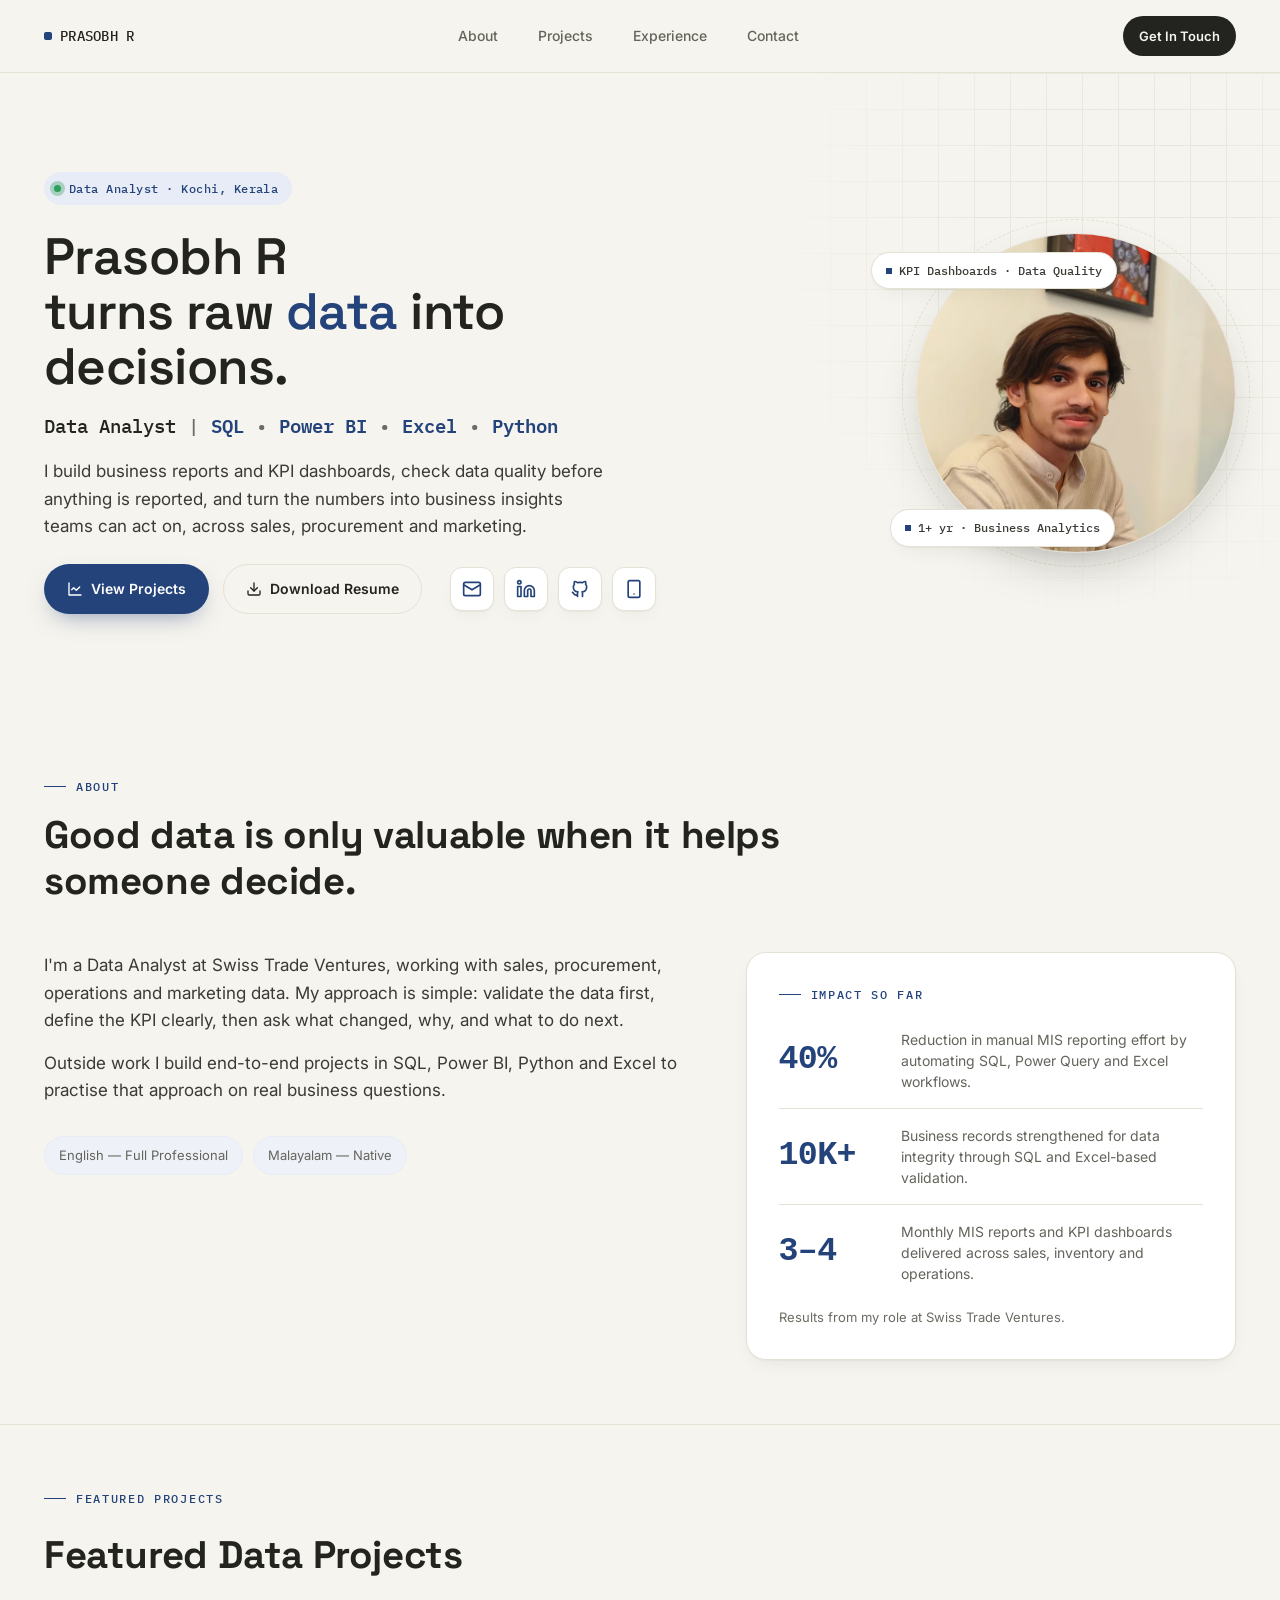
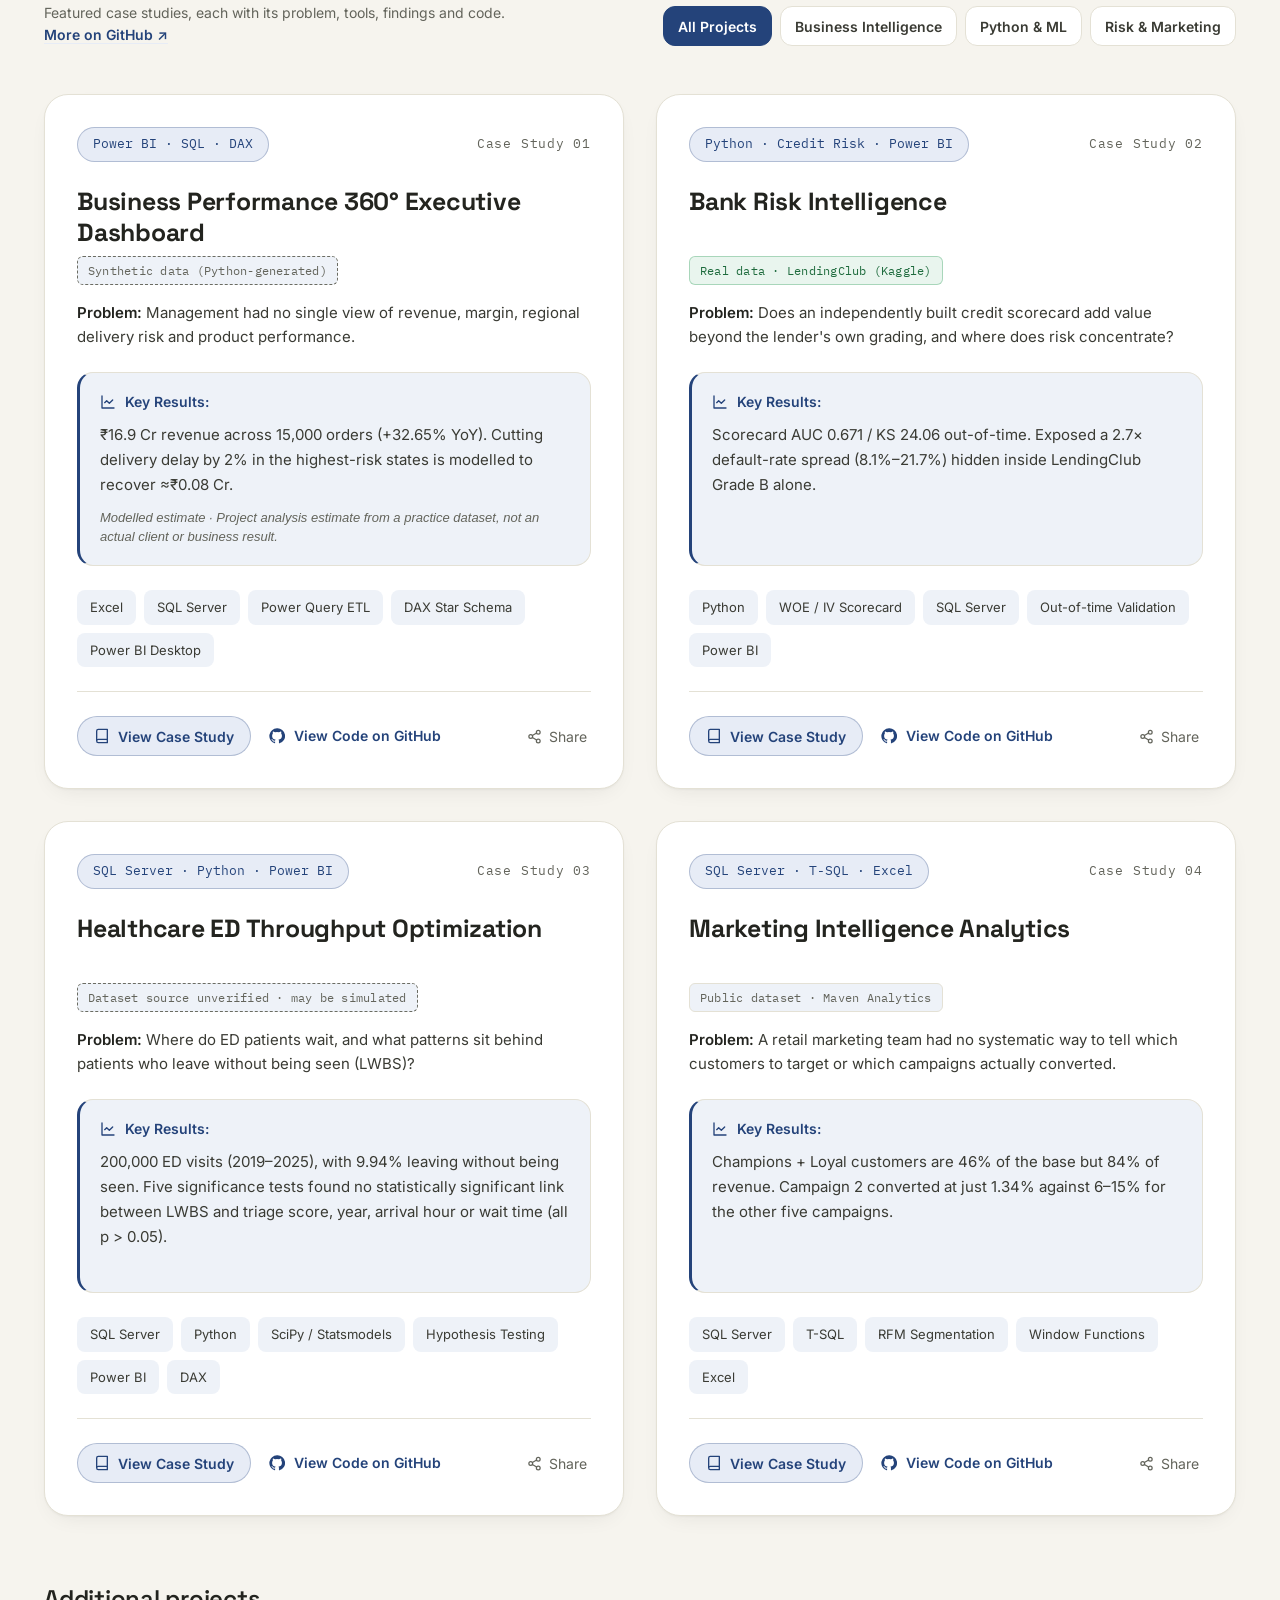
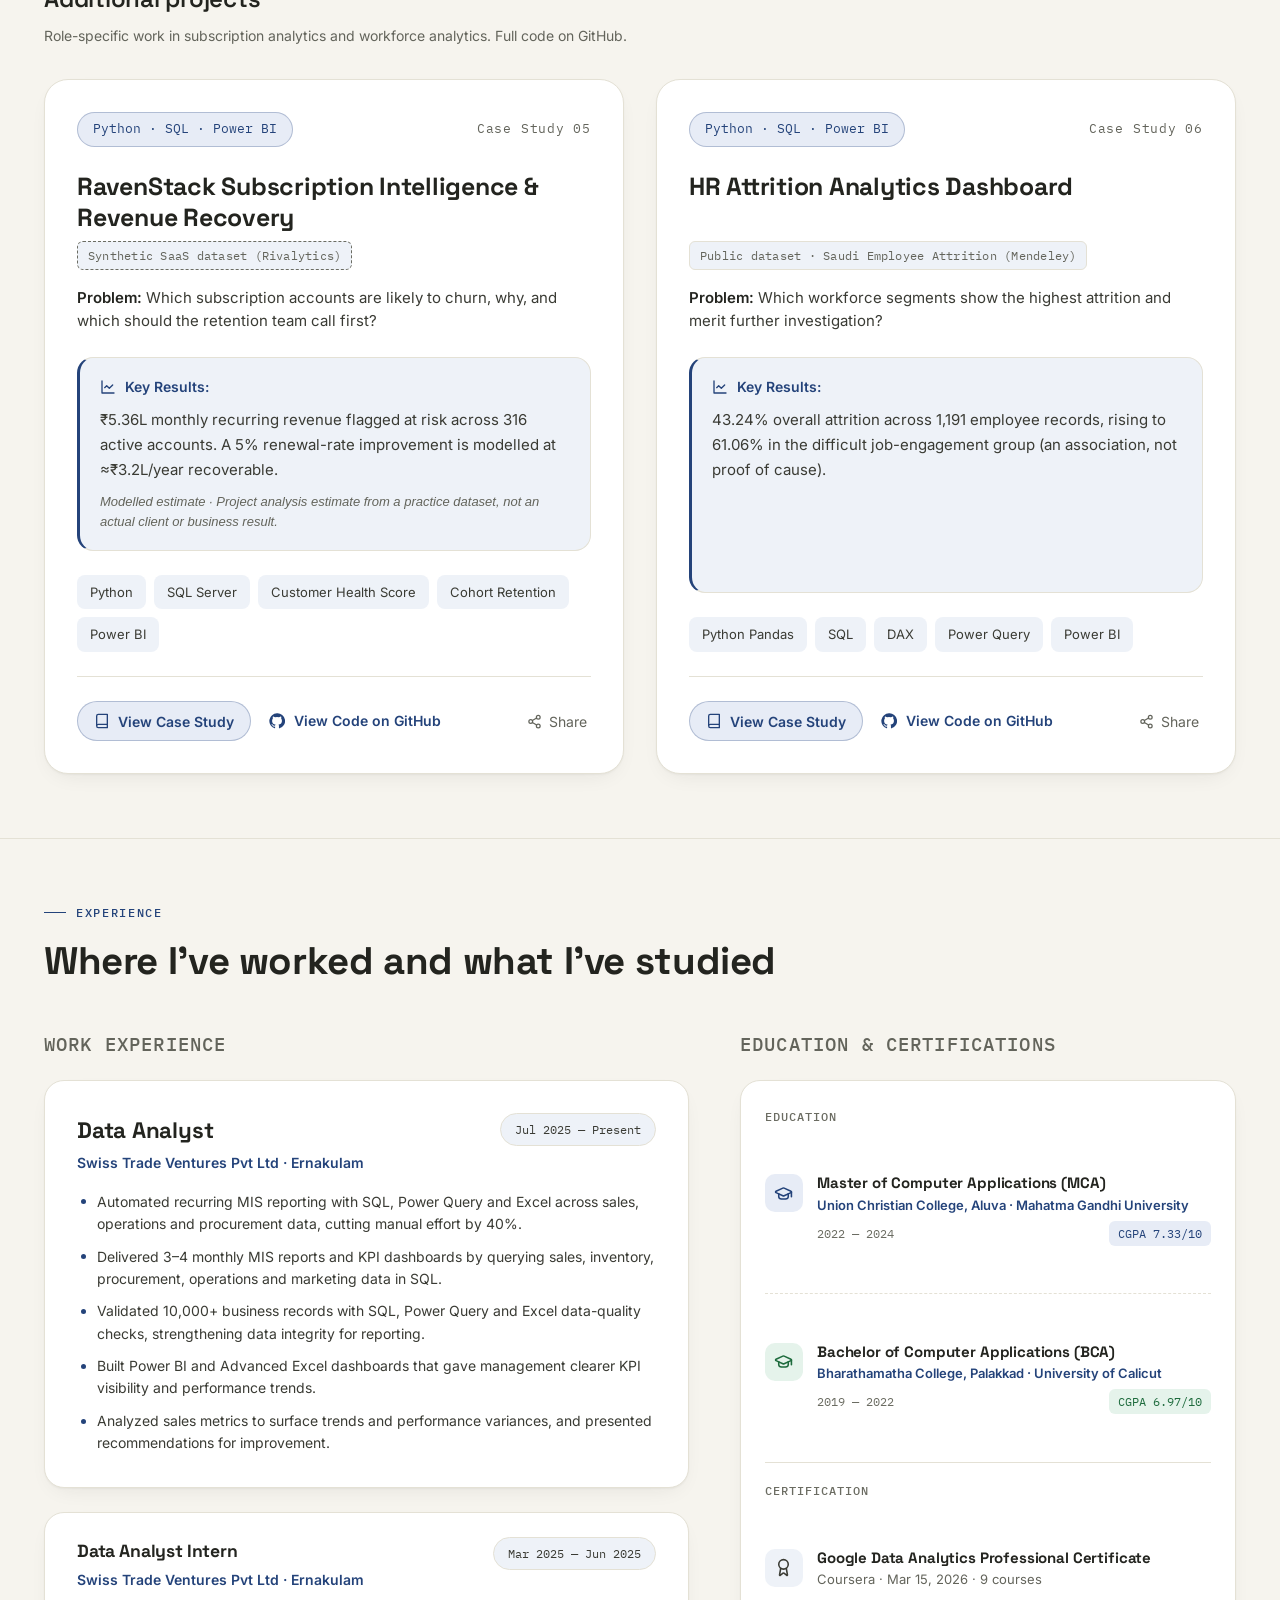
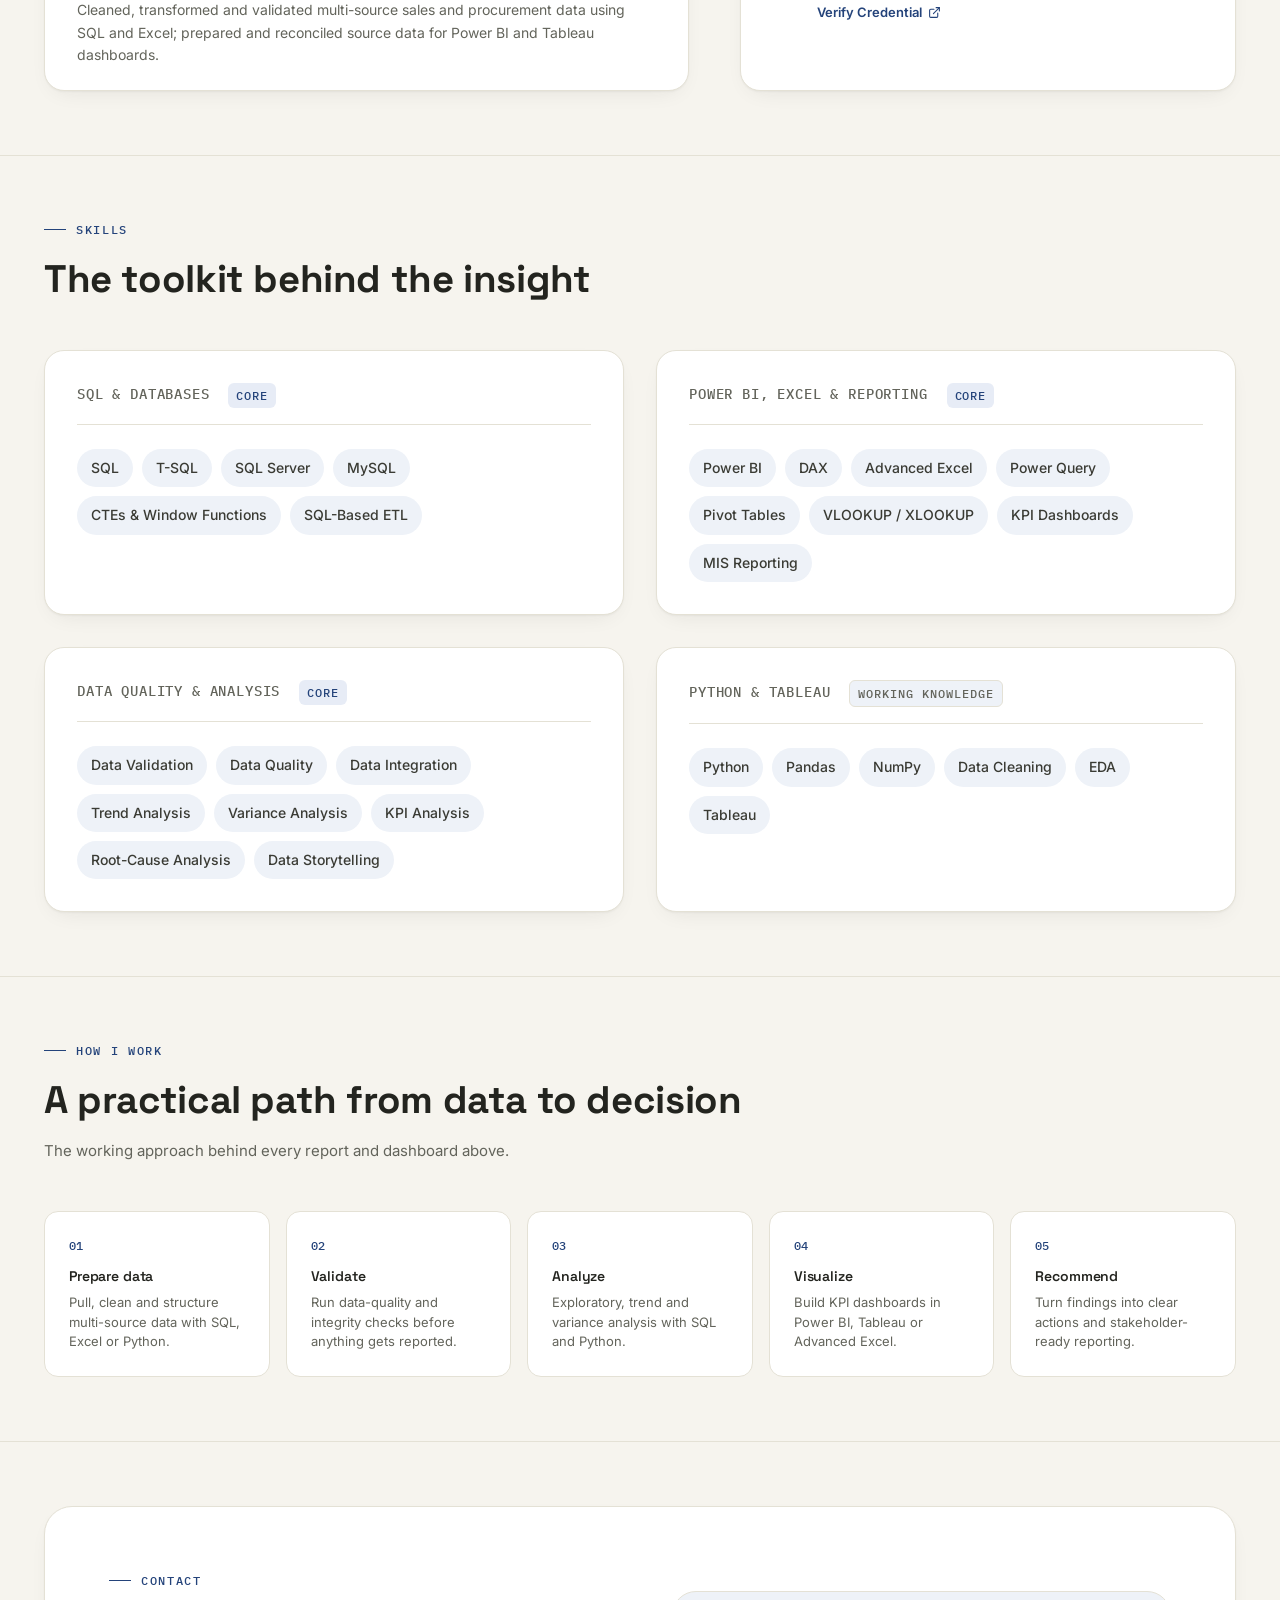
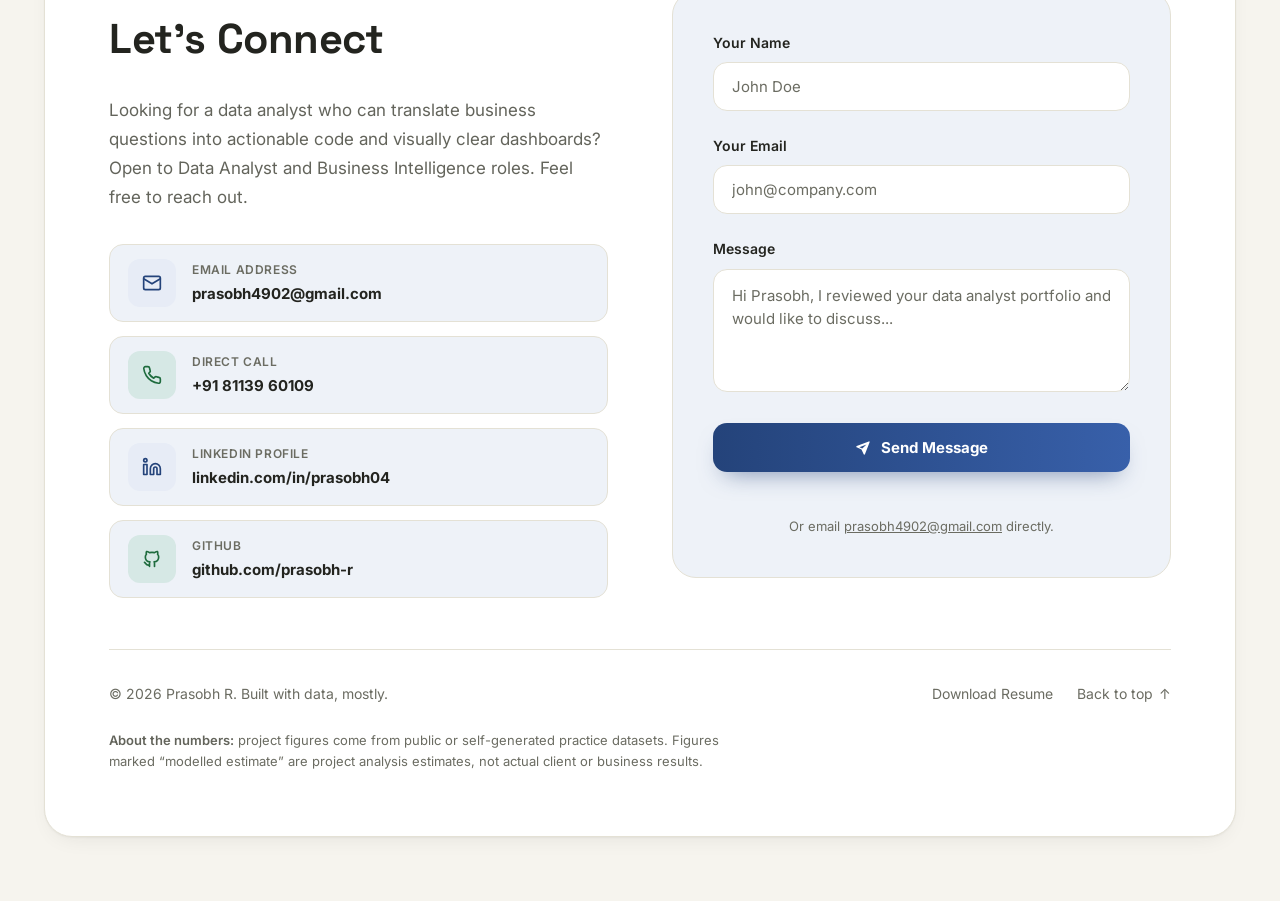
==== commit 2d4cd7c2: "Update portfolio website" ====
--- a/index.html
+++ b/index.html
@@ -184,7 +184,7 @@
         <div class="projects-title">
           <div class="eyebrow">Featured Projects</div>
           <h2>Featured Data Projects</h2>
-          <p class="projects-note">Six case studies, each with its problem, tools, findings and code. <a href="https://github.com/prasobh-r/Data_Analyst_Projects" target="_blank" rel="noopener">More on GitHub ↗</a></p>
+          <p class="projects-note">Featured case studies, each with its problem, tools, findings and code. <a href="https://github.com/prasobh-r/Data_Analyst_Projects" target="_blank" rel="noopener">More on GitHub ↗</a></p>
         </div>
         <div class="case-filters" id="caseFilters" role="group" aria-label="Filter projects">
           <!-- Filter buttons are rendered by projects.js from the CATEGORIES list. -->
@@ -195,6 +195,12 @@
         <!-- Cards are rendered by projects.js from the PROJECTS array. -->
         <!-- To add a project, edit projects.js — do not edit this section directly. -->
       </div>
+
+      <div class="more-head reveal" id="moreHead">
+        <h3>Additional projects</h3>
+        <p>Role-specific work in subscription analytics and workforce analytics. Full code on GitHub.</p>
+      </div>
+      <div class="case-grid" id="moreList"></div>
     </div>
   </section>
 
--- a/style.css
+++ b/style.css
@@ -727,3 +727,9 @@
 .nav-toggle{padding:12px 10px;}
 @media (min-width:821px){.case-grid{grid-auto-rows:1fr;}}
 .connect-foot-links a{gap:6px;}
+
+/* Additional projects group */
+.more-head{margin:var(--space-6) 0 var(--space-4);}
+.more-head[hidden],#moreList[hidden]{display:none;}
+.more-head h3{font-size:clamp(1.25rem,2vw,1.5rem);}
+.more-head p{margin:6px 0 0;font-size:14px;color:var(--slate);}
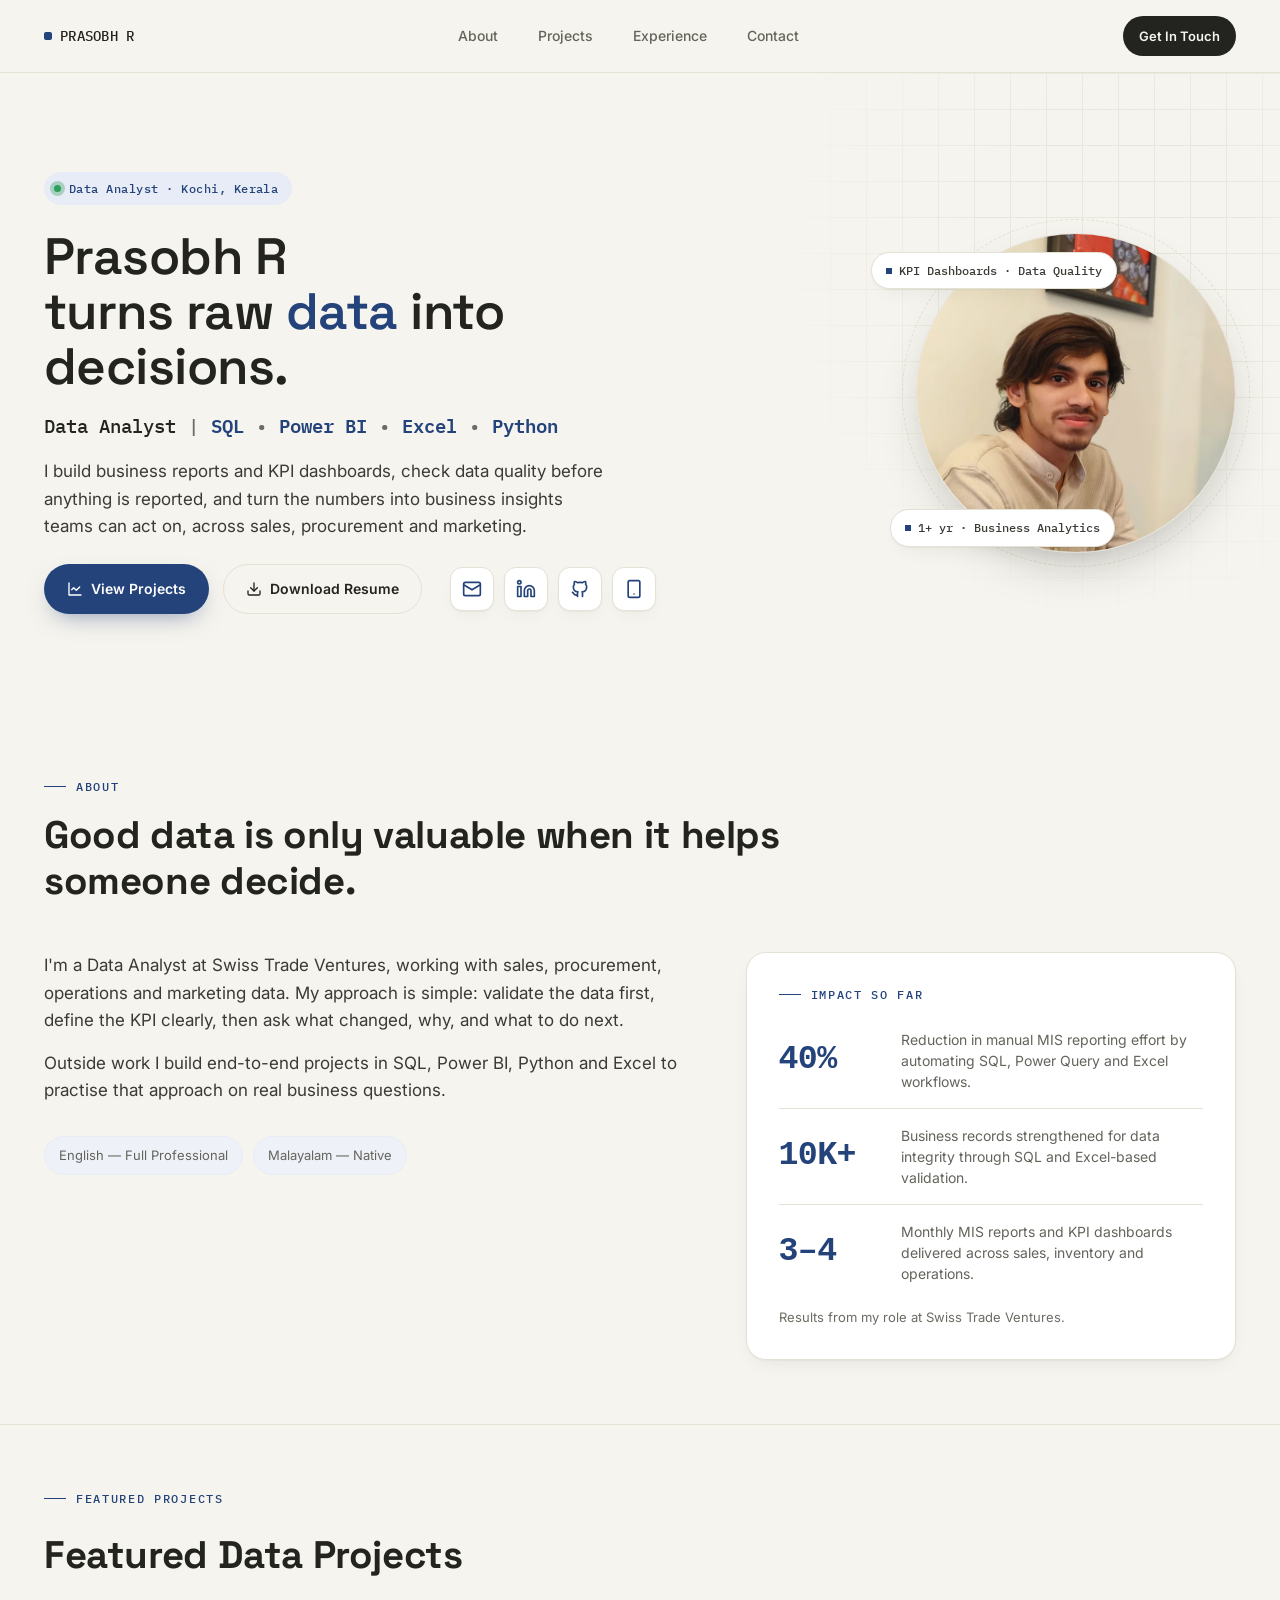
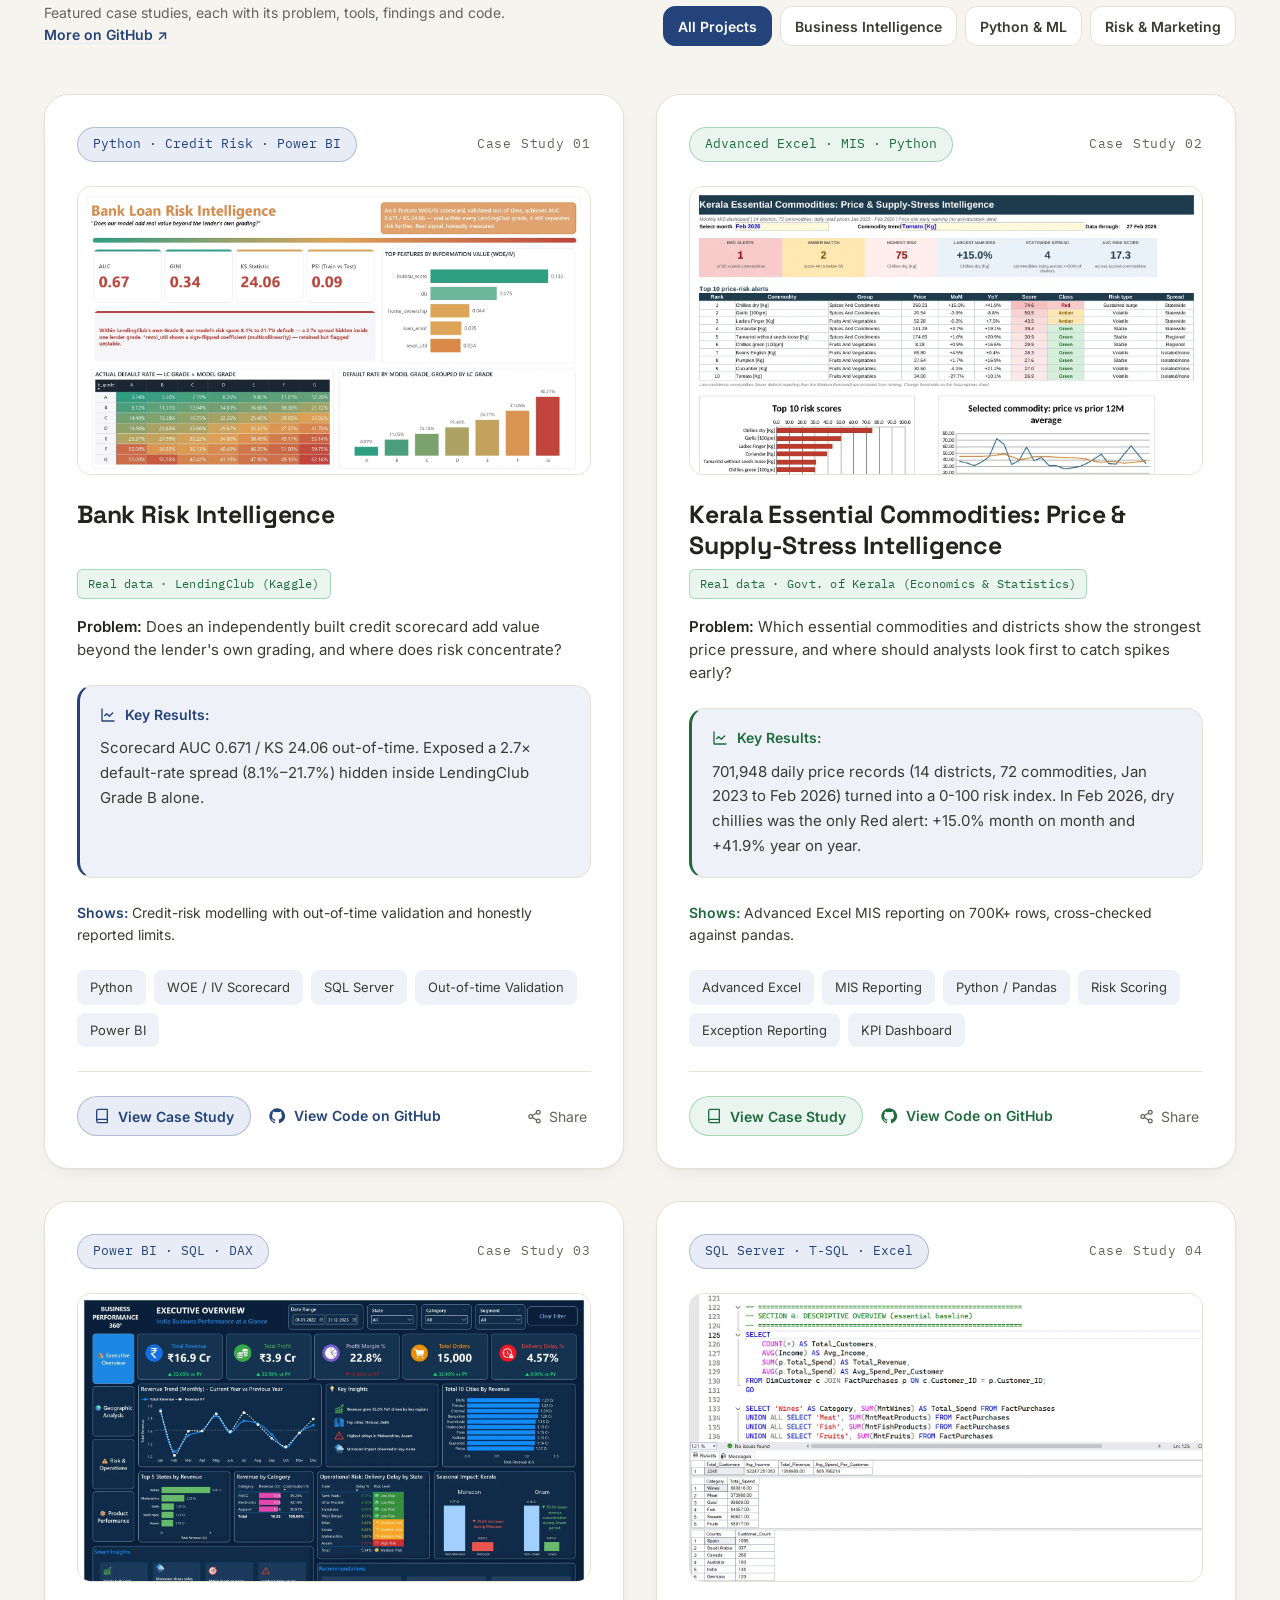
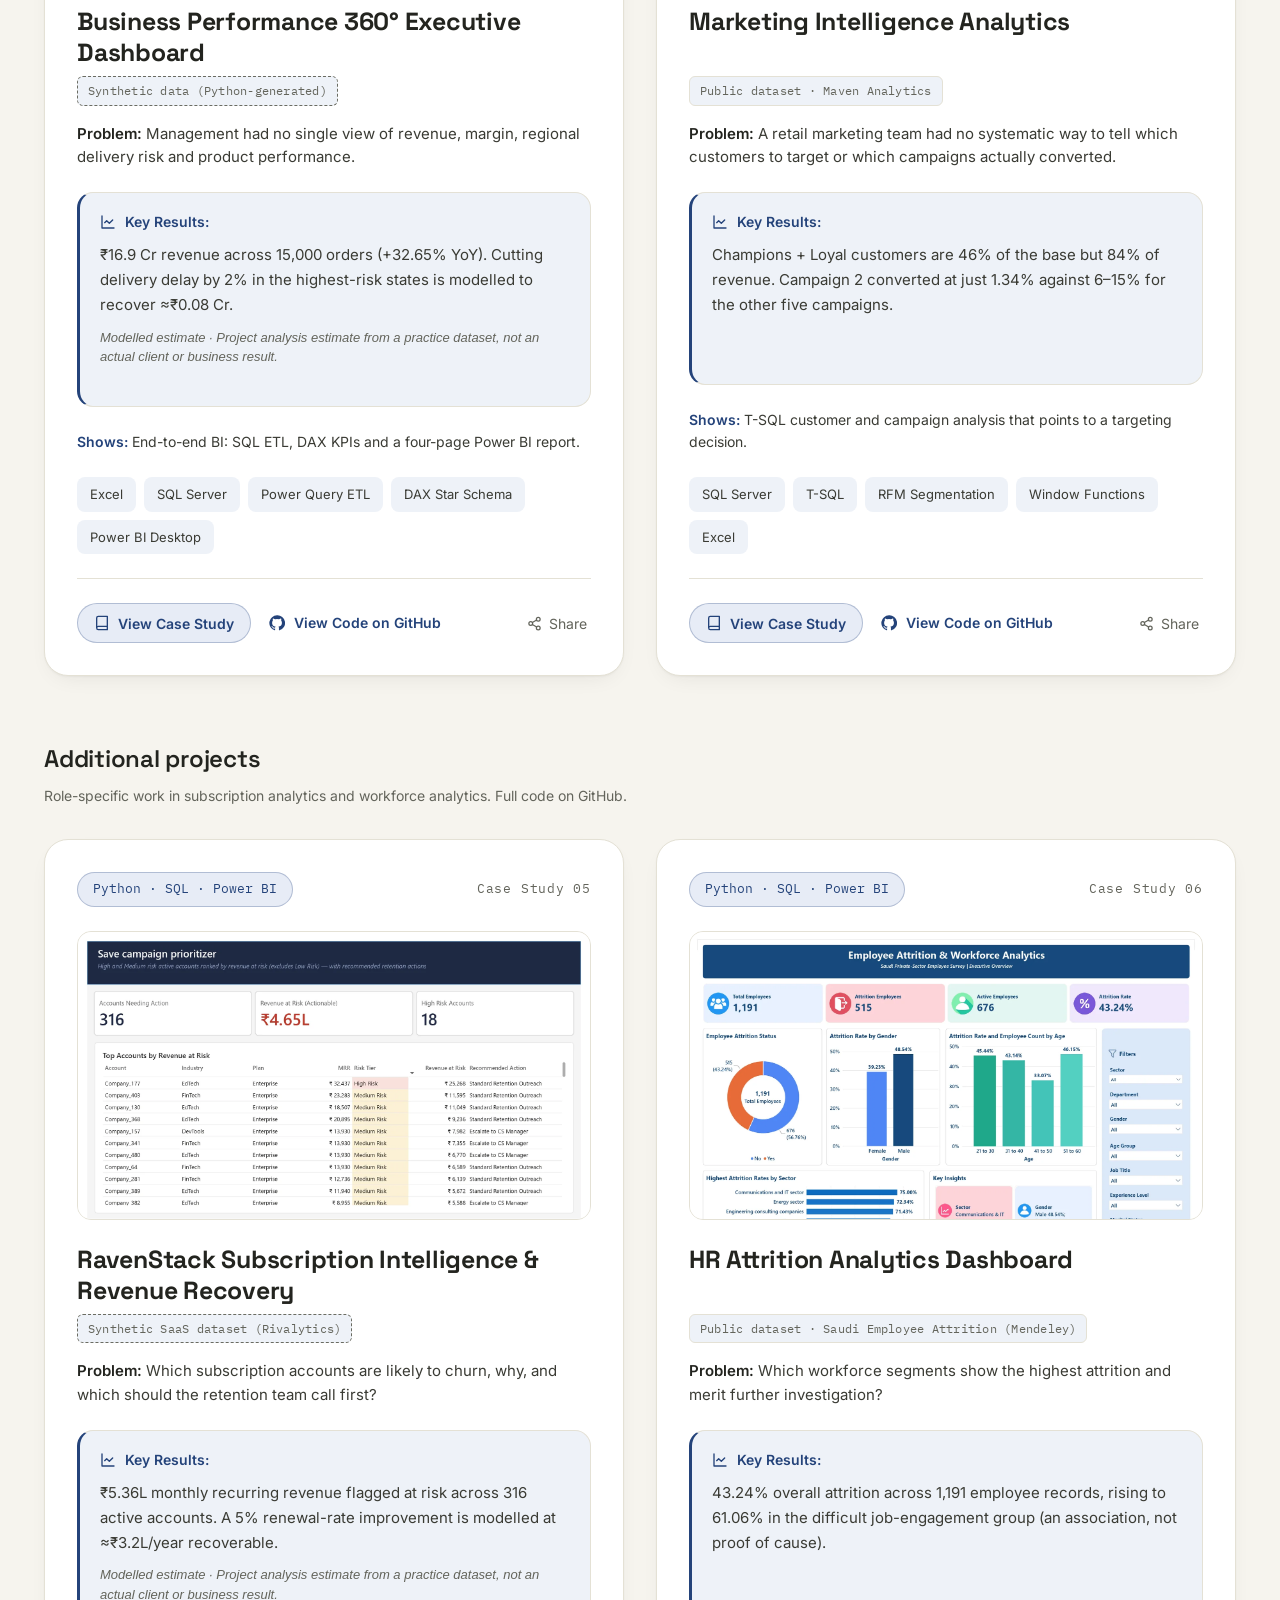
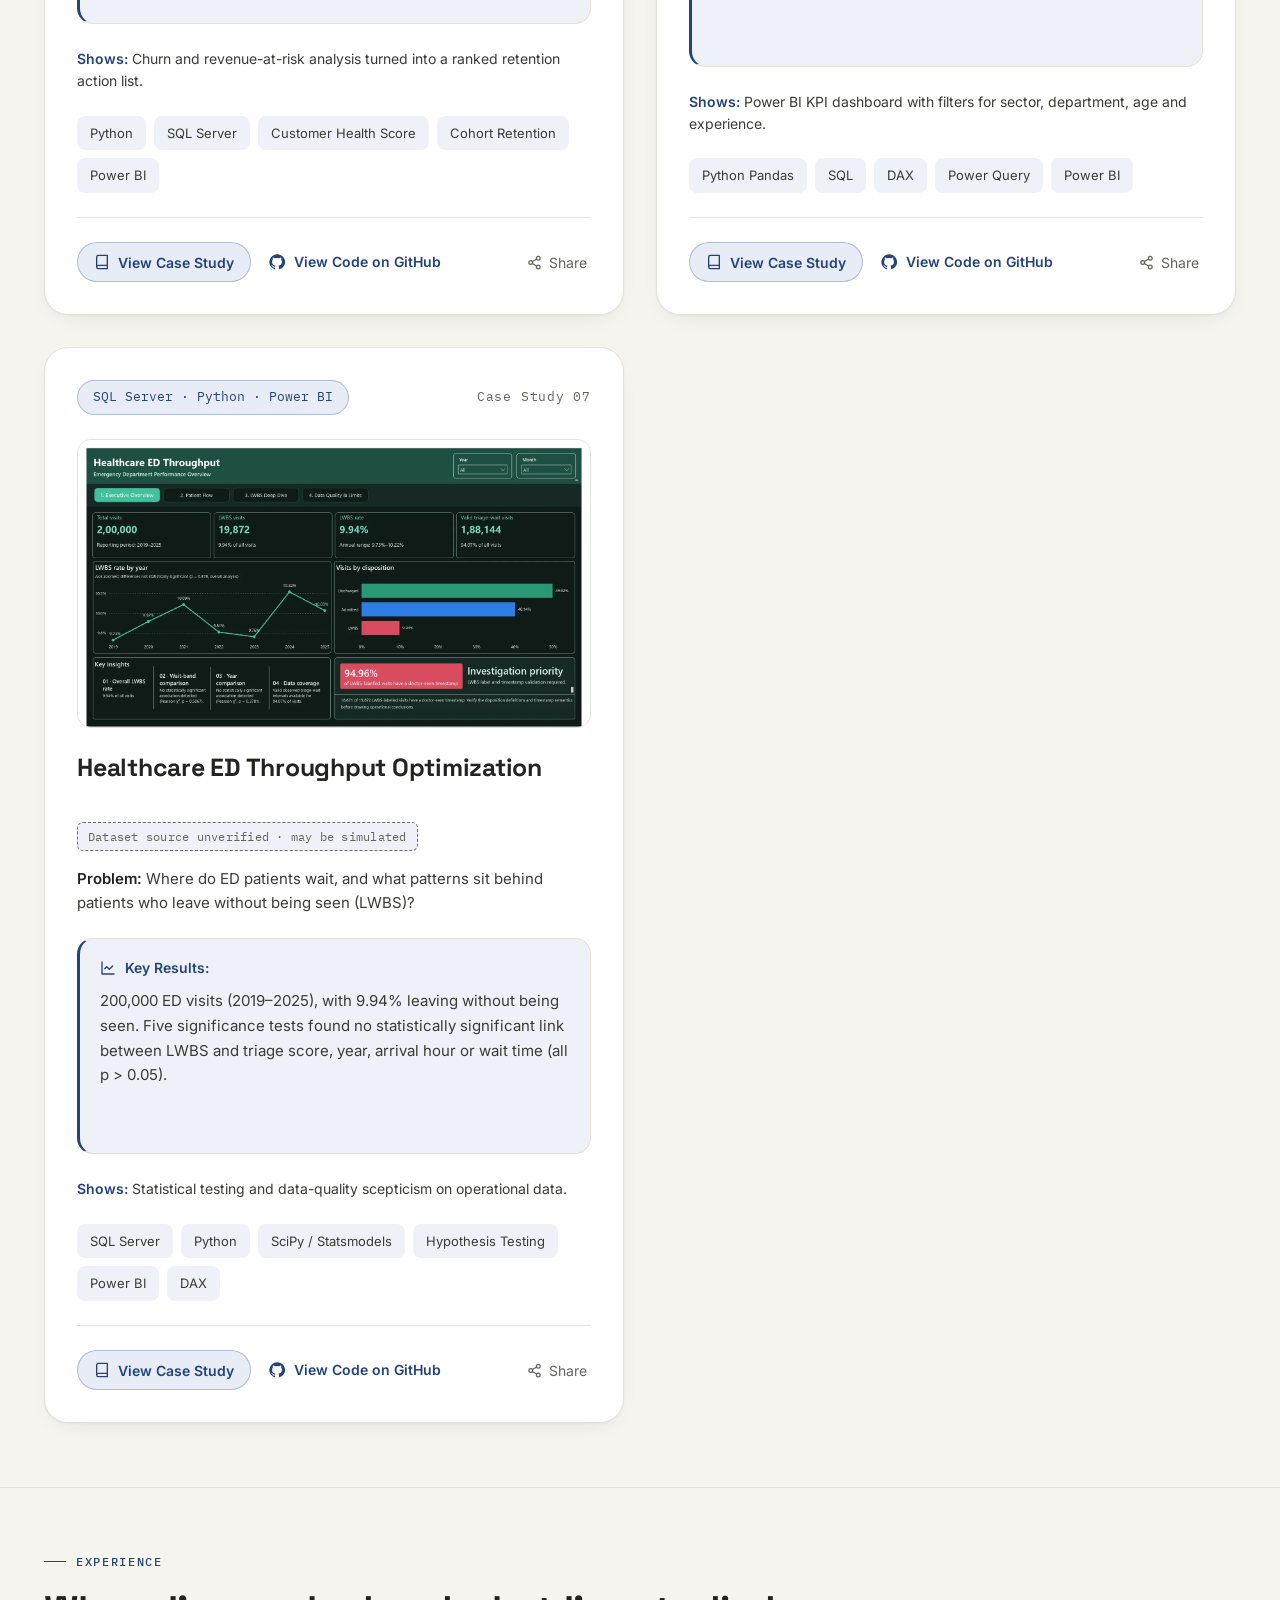
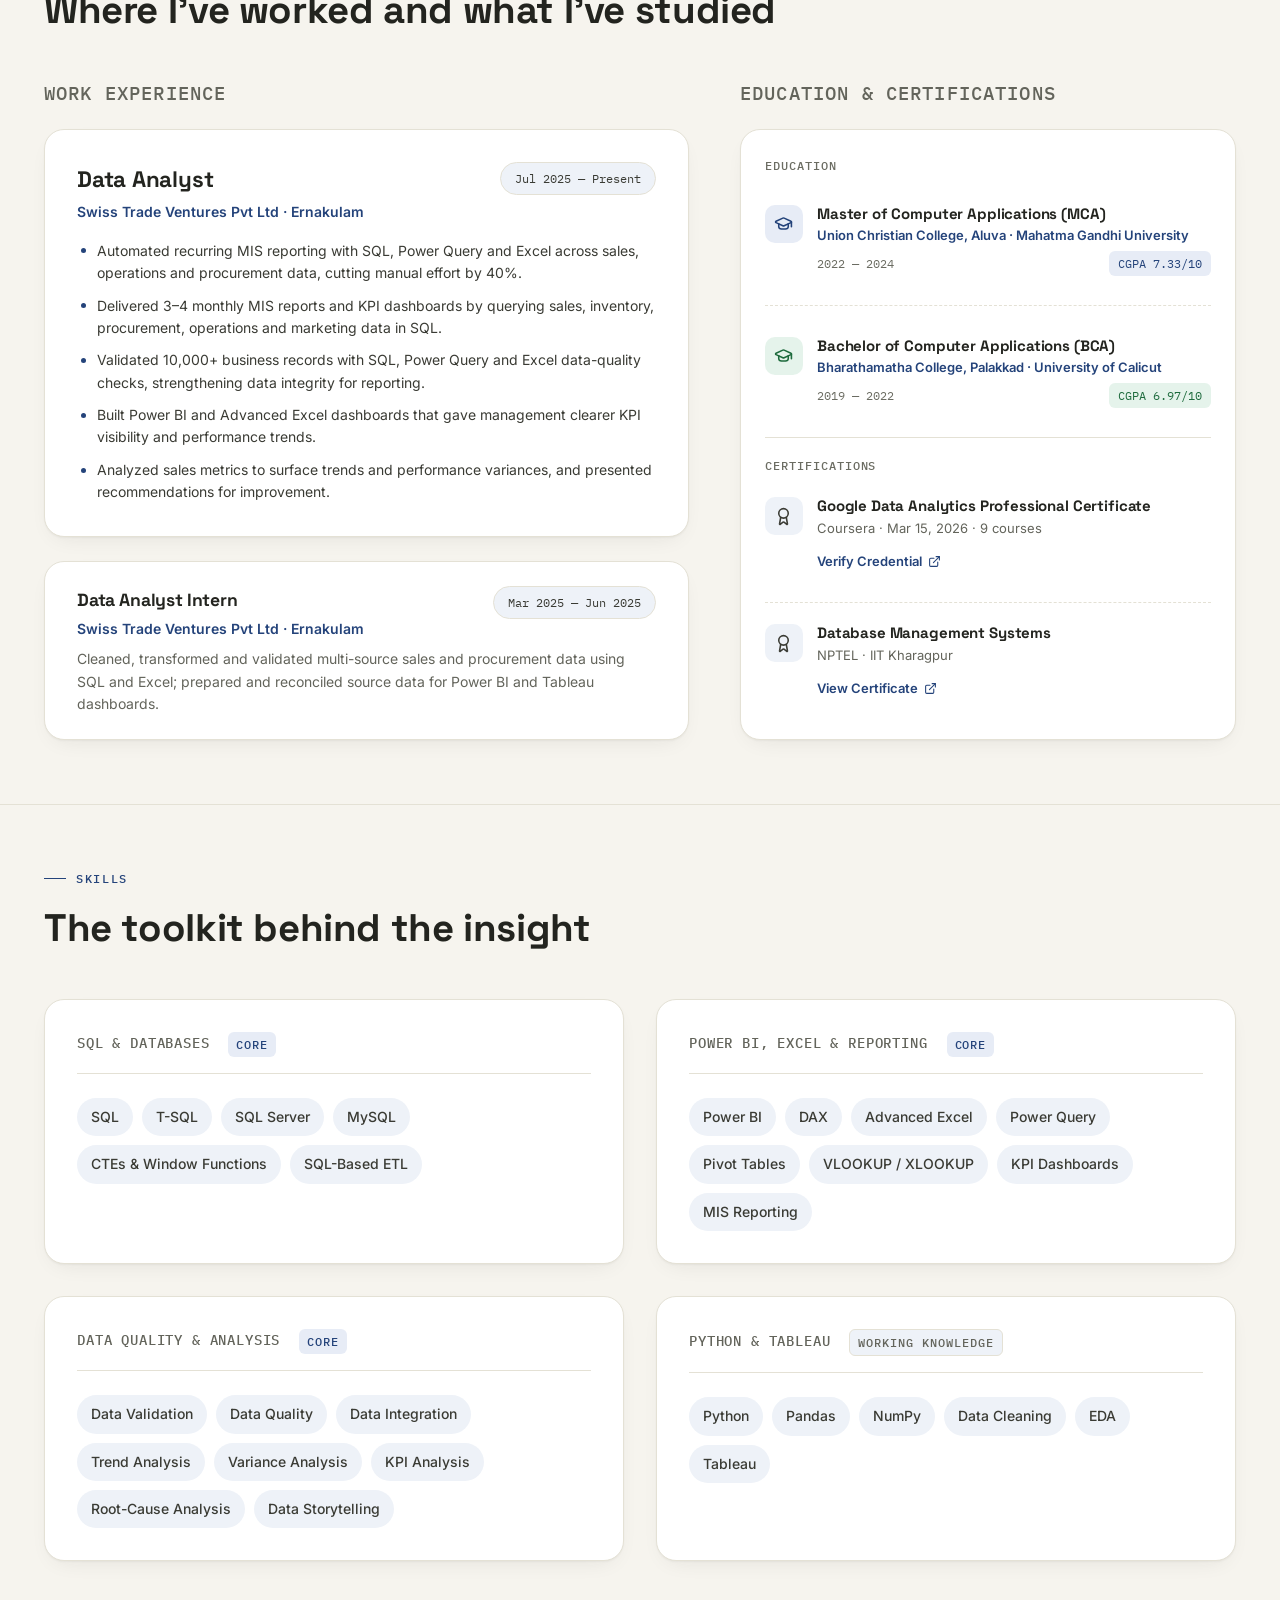
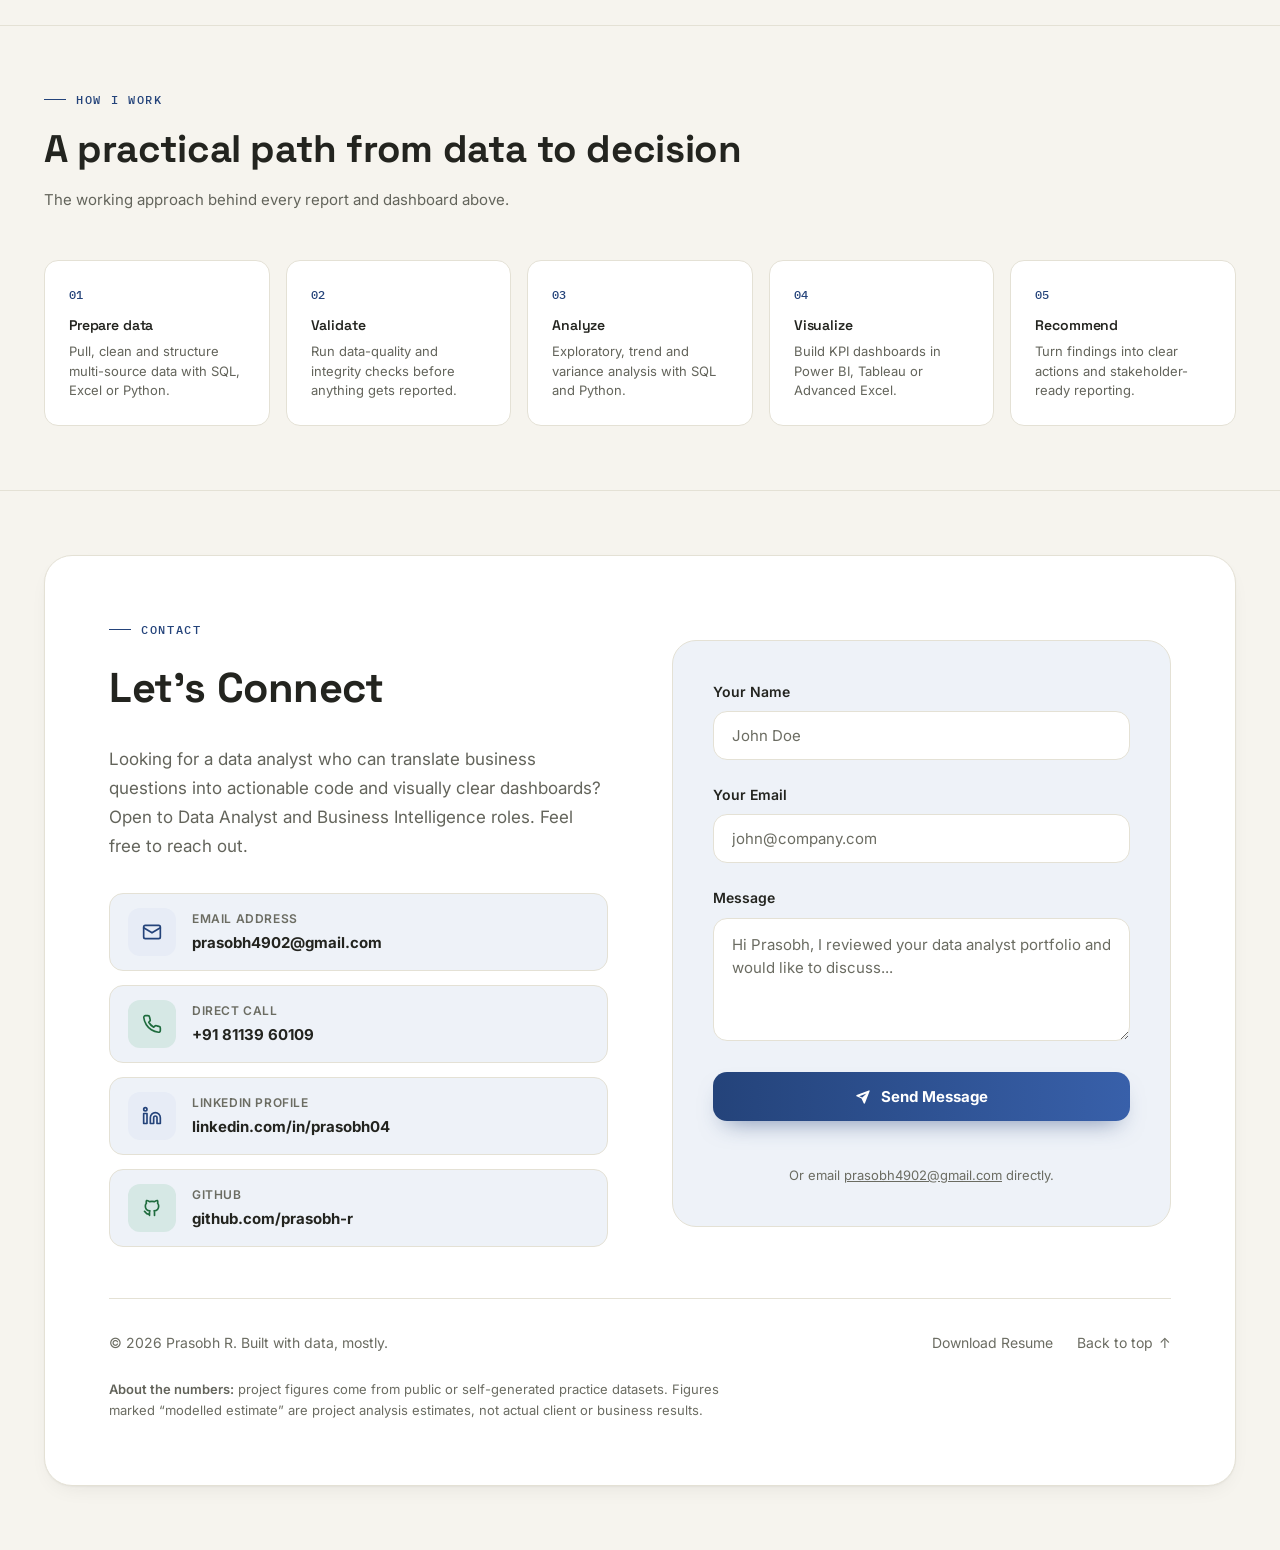
==== commit 6bbaa914: "Update portfolio projects, screenshots and certifications" ====
--- a/index.html
+++ b/index.html
@@ -273,13 +273,21 @@
               </div>
             </div>
             <div class="edu-group">
-              <div class="edu-label">Certification</div>
+              <div class="edu-label">Certifications</div>
               <div class="edu-row">
                 <span class="edu-ic" data-tone="neutral"><svg width="20" height="20" viewBox="0 0 24 24" fill="none" stroke="currentColor" stroke-width="2" stroke-linecap="round" stroke-linejoin="round" aria-hidden="true"><path d="m15.477 12.89 1.515 8.526a.5.5 0 0 1-.81.47l-3.58-2.687a1 1 0 0 0-1.197 0l-3.586 2.686a.5.5 0 0 1-.81-.469l1.514-8.526"/><circle cx="12" cy="8" r="6"/></svg></span>
                 <div class="edu-body">
                   <h3 class="edu-degree">Google Data Analytics Professional Certificate</h3>
                   <div class="edu-sub">Coursera · Mar 15, 2026 · 9 courses</div>
                   <a class="cred-link" href="https://coursera.org/verify/professional-cert/RGTXNYZD87ET" target="_blank" rel="noopener">Verify Credential <svg width="13" height="13" viewBox="0 0 24 24" fill="none" stroke="currentColor" stroke-width="2" stroke-linecap="round" stroke-linejoin="round" aria-hidden="true"><path d="M15 3h6v6"/><path d="M10 14 21 3"/><path d="M18 13v6a2 2 0 0 1-2 2H5a2 2 0 0 1-2-2V8a2 2 0 0 1 2-2h6"/></svg></a>
+                </div>
+              </div>
+              <div class="edu-row">
+                <span class="edu-ic" data-tone="neutral"><svg width="20" height="20" viewBox="0 0 24 24" fill="none" stroke="currentColor" stroke-width="2" stroke-linecap="round" stroke-linejoin="round" aria-hidden="true"><path d="m15.477 12.89 1.515 8.526a.5.5 0 0 1-.81.47l-3.58-2.687a1 1 0 0 0-1.197 0l-3.586 2.686a.5.5 0 0 1-.81-.469l1.514-8.526"/><circle cx="12" cy="8" r="6"/></svg></span>
+                <div class="edu-body">
+                  <h3 class="edu-degree">Database Management Systems</h3>
+                  <div class="edu-sub">NPTEL · IIT Kharagpur</div>
+                  <a class="cred-link" href="https://drive.google.com/file/d/1L5qlZNf1rV-VRaRNwz75A-U_zBGwXVaW/view?usp=sharing" target="_blank" rel="noopener">View Certificate <svg width="13" height="13" viewBox="0 0 24 24" fill="none" stroke="currentColor" stroke-width="2" stroke-linecap="round" stroke-linejoin="round" aria-hidden="true"><path d="M15 3h6v6"/><path d="M10 14 21 3"/><path d="M18 13v6a2 2 0 0 1-2 2H5a2 2 0 0 1-2-2V8a2 2 0 0 1 2-2h6"/></svg></a>
                 </div>
               </div>
             </div>
--- a/style.css
+++ b/style.css
@@ -319,9 +319,6 @@
 }
 .case-card.in:hover{border-color:var(--accent-bd);transform:translateY(-4px);box-shadow:var(--shadow-card-hover);}
 .case-card[hidden]{display:none;}
-@media (min-width:821px){
-  .case-card.span-full{grid-column:1/-1;}
-}
 
 .case-top{display:flex;justify-content:space-between;align-items:center;gap:var(--space-2);margin-bottom:var(--space-3);}
 .case-pill{
@@ -733,3 +730,29 @@
 .more-head[hidden],#moreList[hidden]{display:none;}
 .more-head h3{font-size:clamp(1.25rem,2vw,1.5rem);}
 .more-head p{margin:6px 0 0;font-size:14px;color:var(--slate);}
+
+/* ---------- Project screenshots (card thumbnail + case-study dialog) ---------- */
+.case-shot{
+  display:block;width:100%;aspect-ratio:16/9;padding:0;margin:0 0 var(--space-3);
+  border:1px solid var(--hairline);border-radius:var(--radius-md);overflow:hidden;
+  background:var(--paper);cursor:zoom-in;
+}
+.case-shot img{
+  display:block;width:100%;height:100%;object-fit:cover;object-position:top center;
+  transition:transform 500ms var(--ease);
+}
+.case-shot:hover img{transform:scale(1.02);}
+.case-shot:focus-visible{outline:2px solid var(--accent-c);outline-offset:3px;}
+.case-proves{margin:0 0 var(--space-3);font-size:14px;line-height:1.55;color:var(--ink-soft);}
+.case-proves strong{color:var(--accent-c);font-weight:600;}
+.case-detail-shot{
+  flex:none;               /* .case-detail is a flex column: without this the figure shrinks to a 2px strip */
+  margin:0 0 var(--space-3);border:1px solid var(--hairline);border-radius:var(--radius-md);
+  overflow:hidden;background:var(--paper);
+}
+.case-detail-shot img{display:block;width:100%;height:auto;max-height:62vh;object-fit:contain;}
+@media (prefers-reduced-motion: reduce){
+  .case-shot img{transition:none;}
+  .case-shot:hover img{transform:none;}
+}
+
